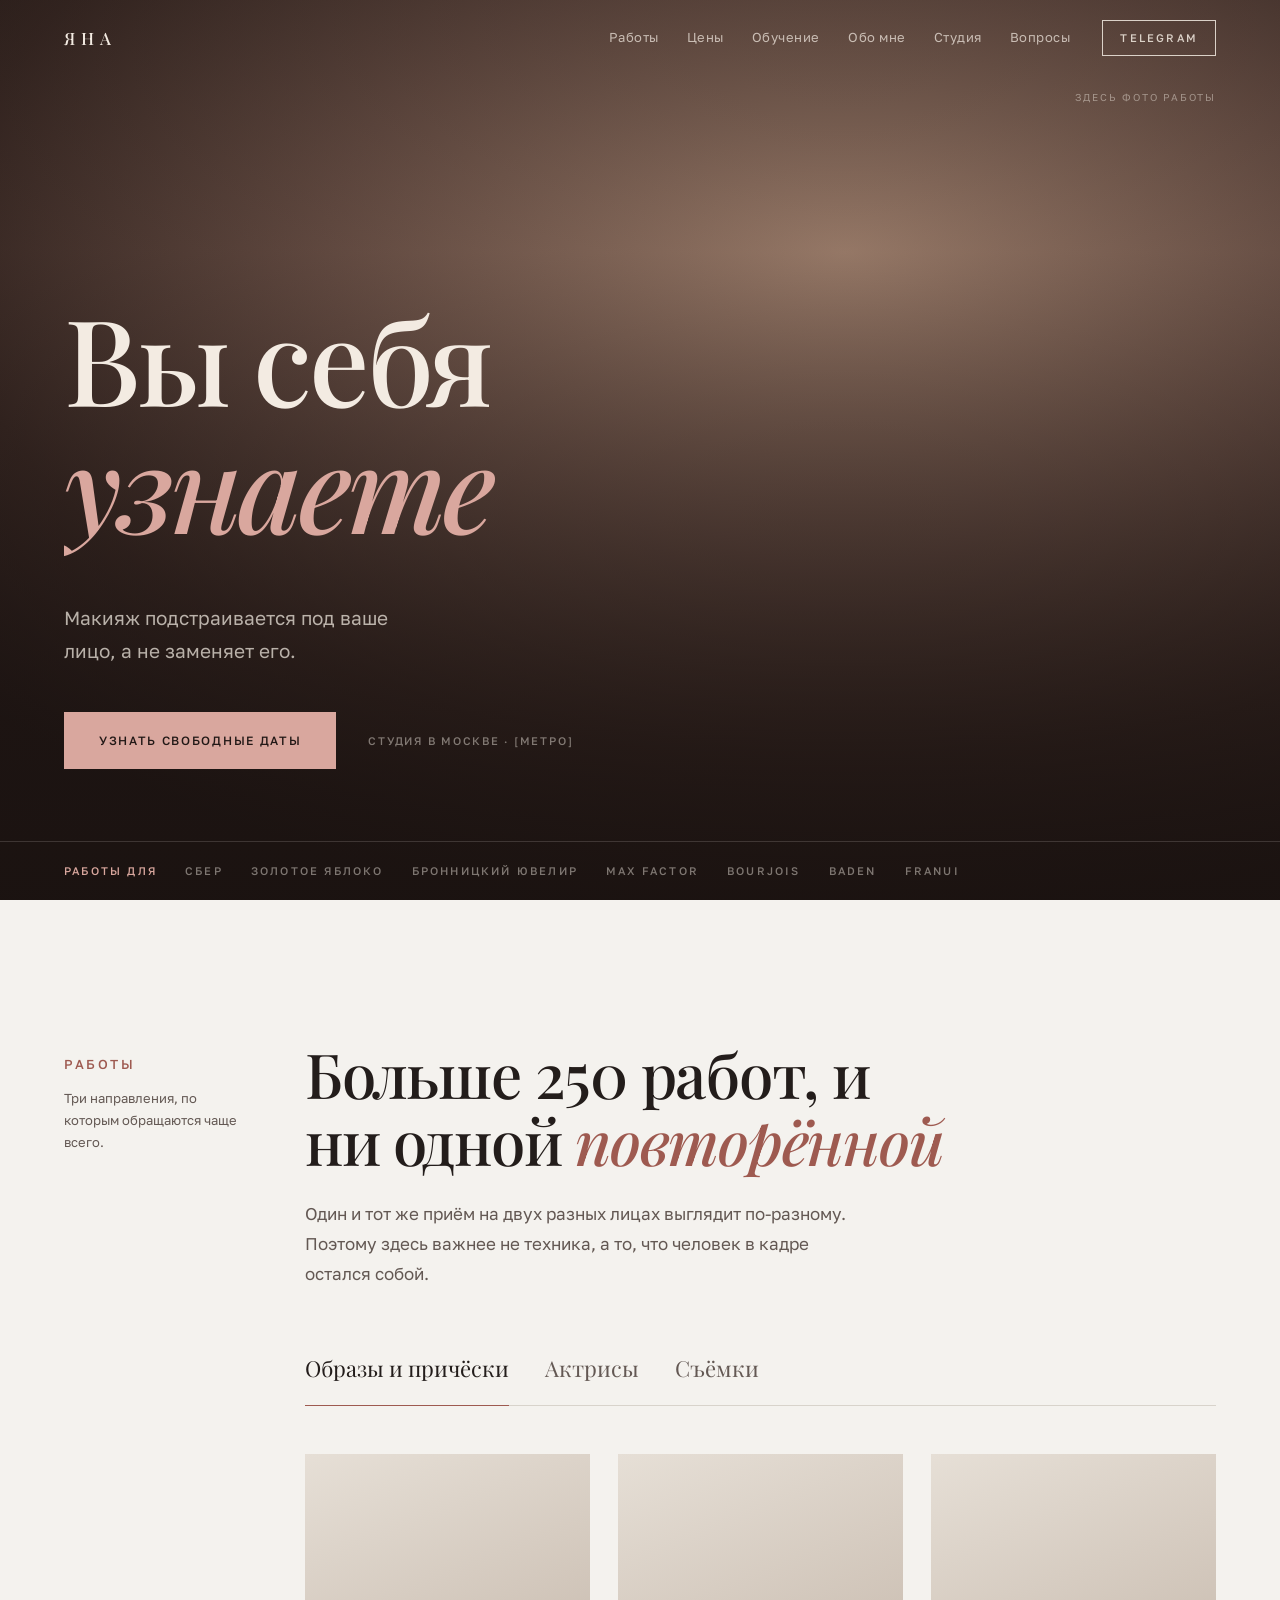
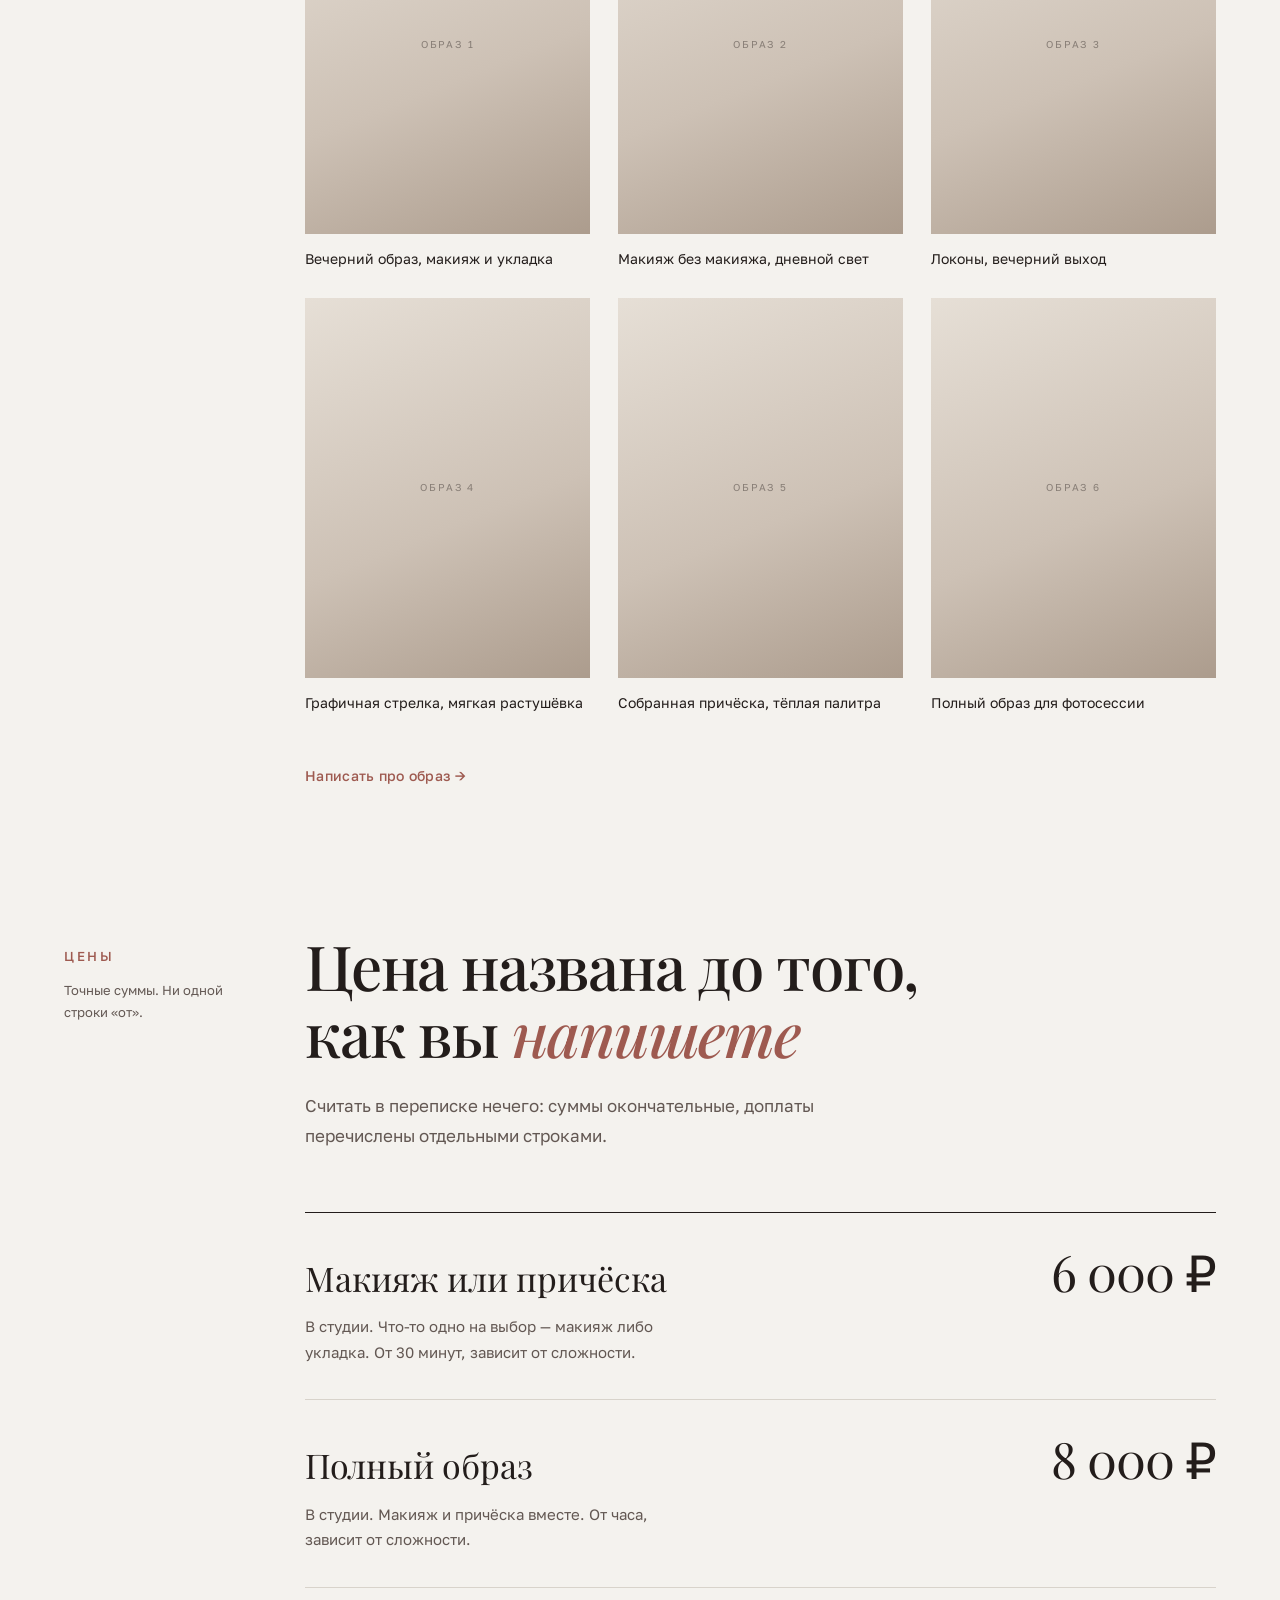
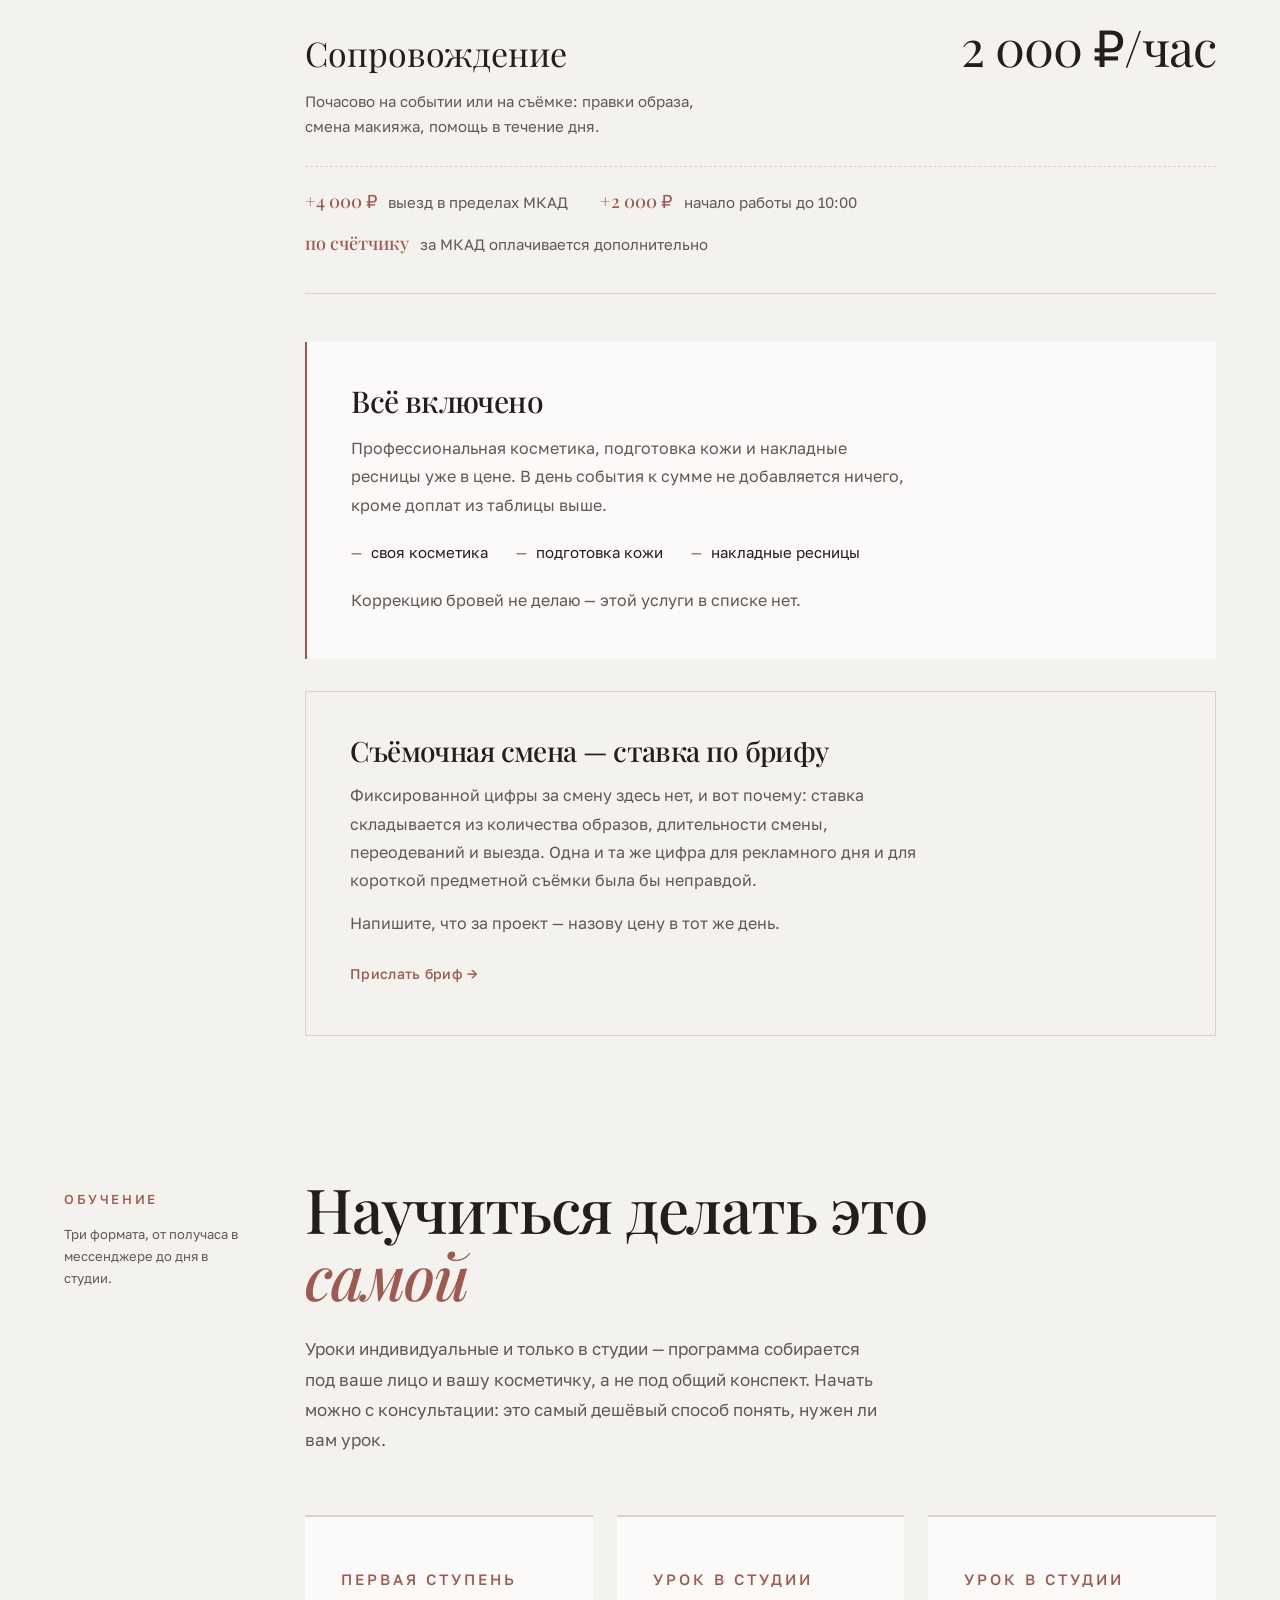
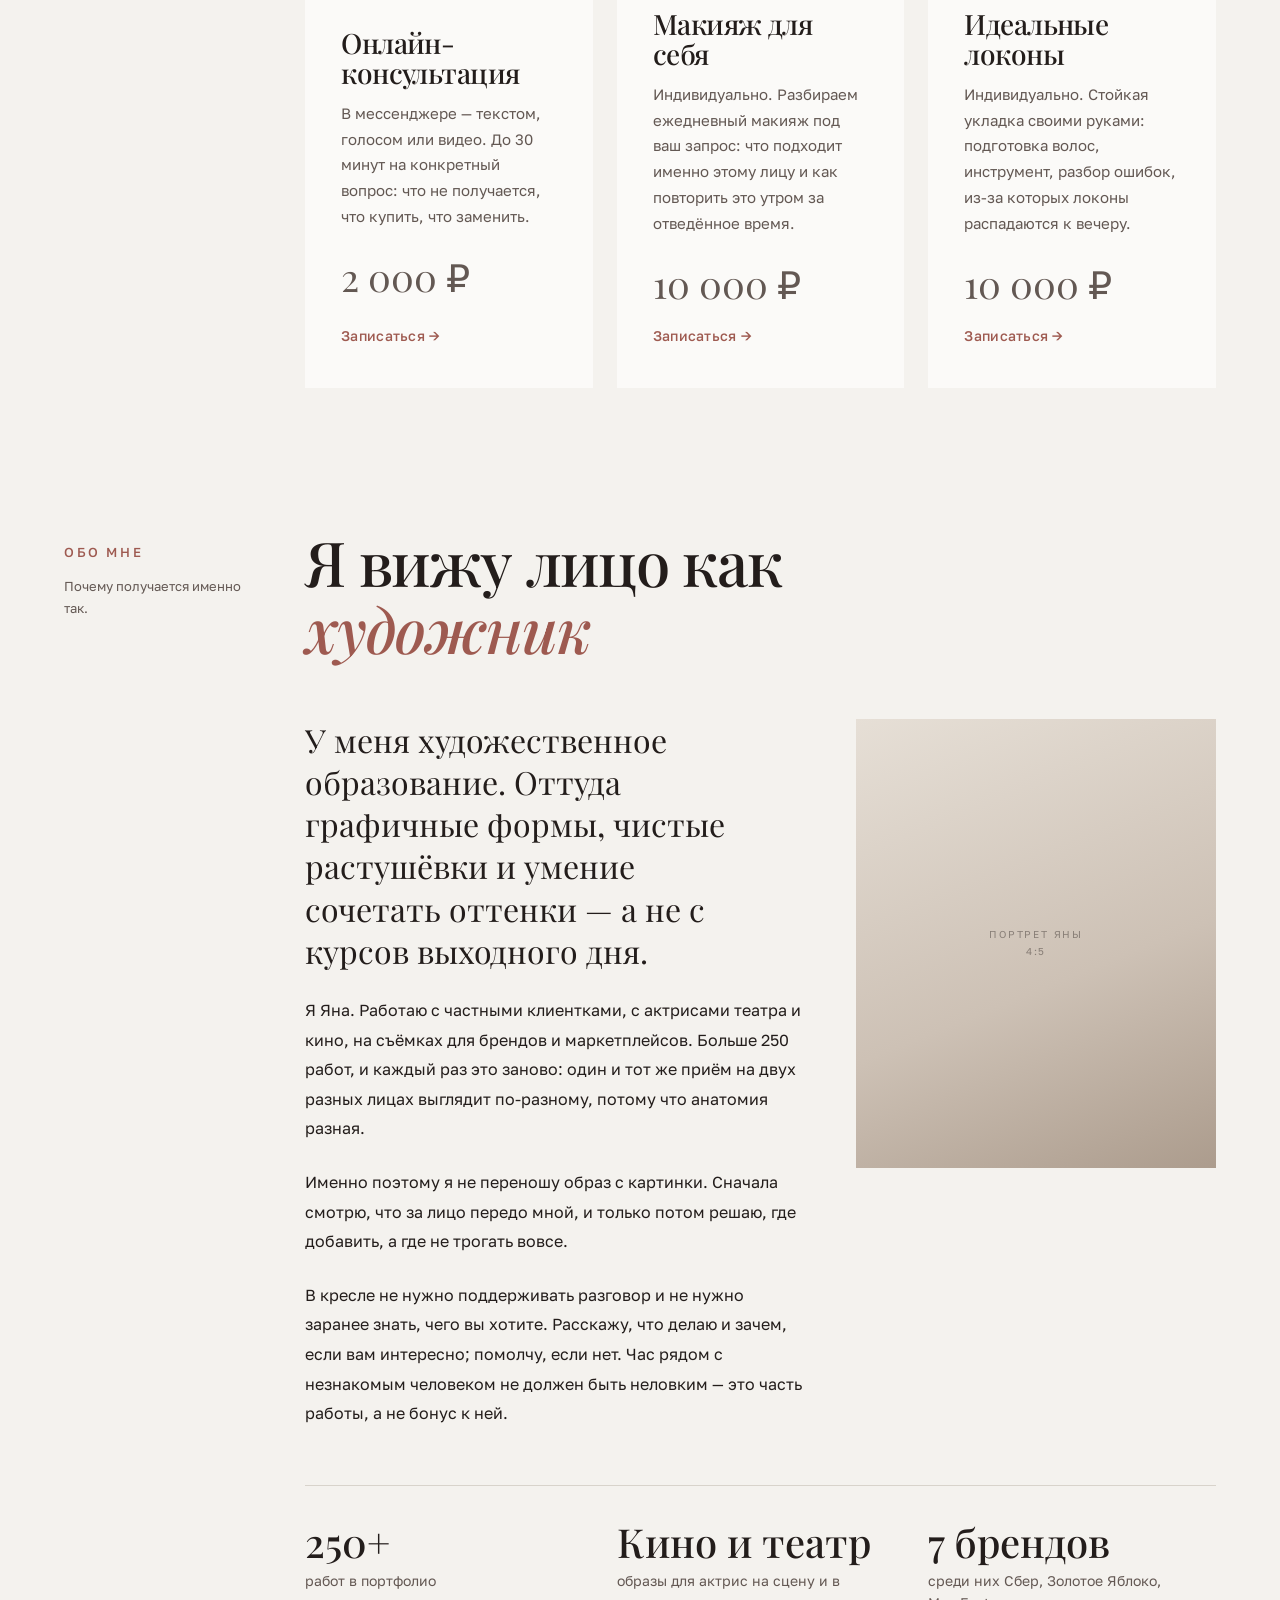
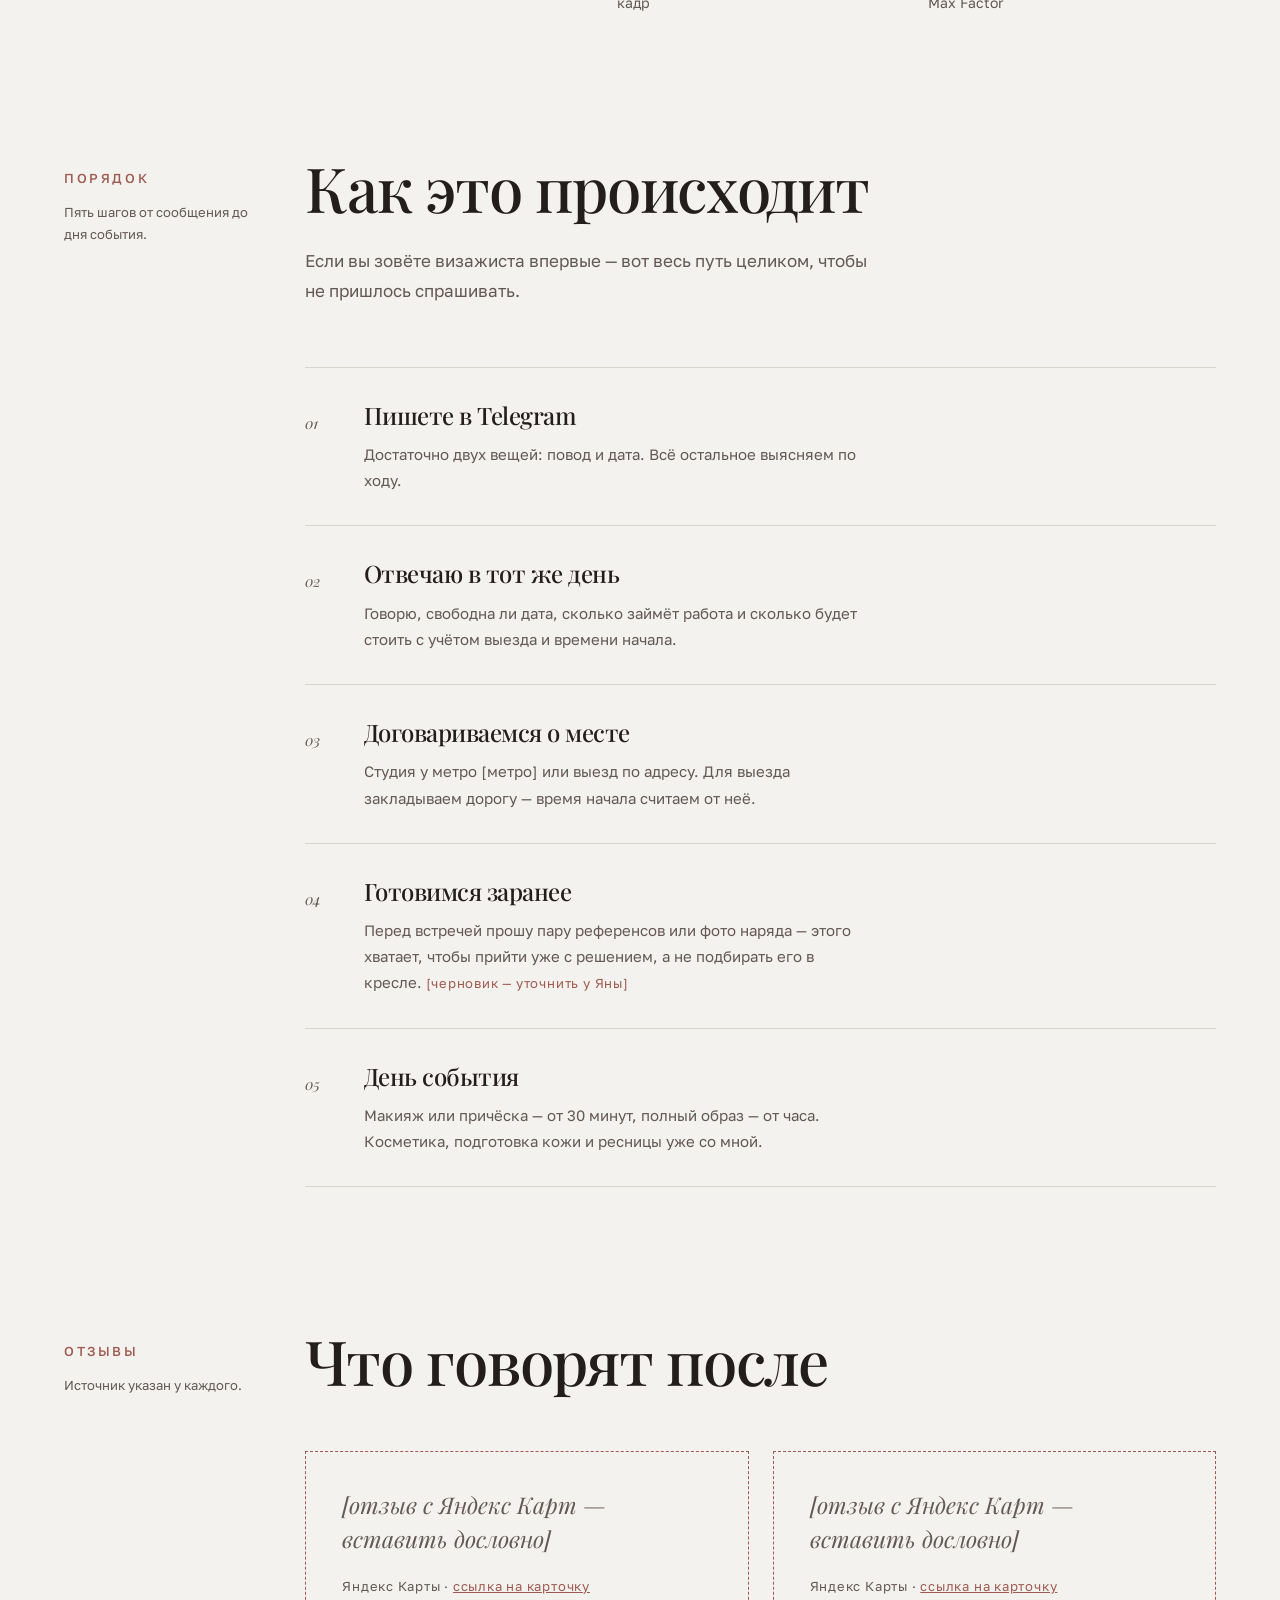
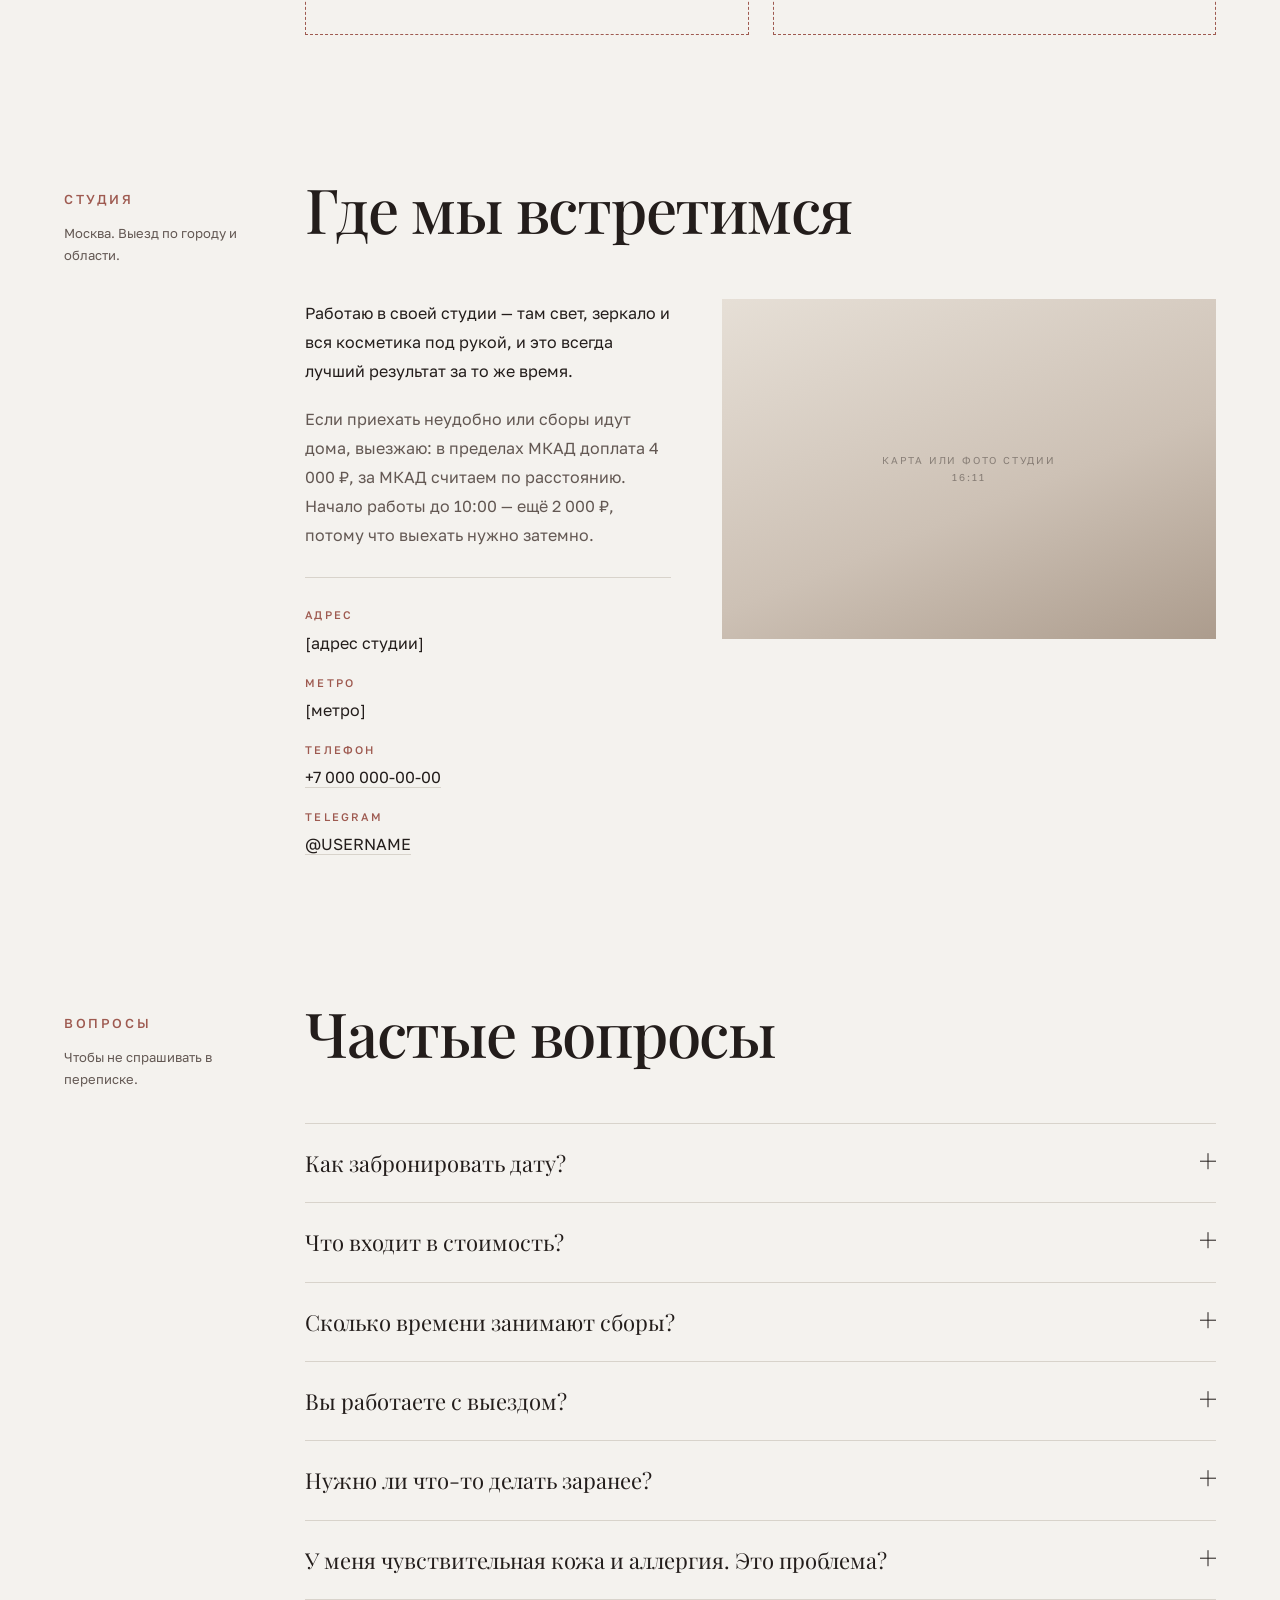
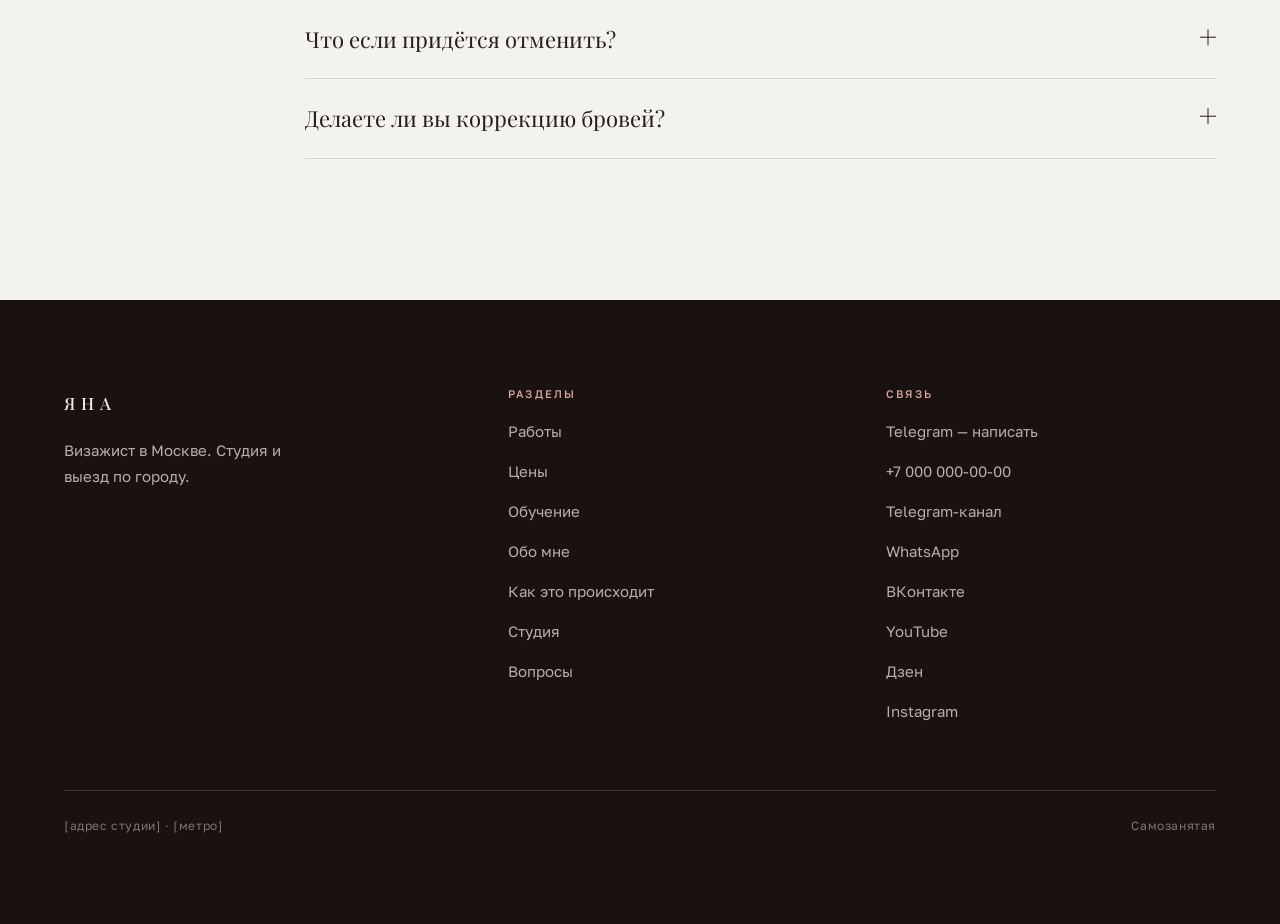
==== index.html @ f807e162 "Add a manifest of repeated facts to the file header Content is not separated from markup, so one val" ====
<!DOCTYPE html>
<html lang="ru">
<head>
<meta charset="utf-8">
<meta name="viewport" content="width=device-width, initial-scale=1">

<!--
═══════════════════════════════════════════════════════════════════════════
  ЧТО ЗАМЕНИТЬ ПЕРЕД ЗАПУСКОМ
  Все подстановки помечены в тексте квадратными скобками: [ ... ]

  1. TELEGRAM      найти и заменить  t.me/USERNAME  → реальный аккаунт Яны
  2. ТЕЛЕФОН       найти и заменить  +7 000 000-00-00  и  tel:+70000000000
  3. АДРЕС/МЕТРО   найти  [адрес студии]  и  [метро]
  4. ИМЯ САЙТА     найти  ЯНА  в шапке и подвале + <title> + JSON-LD внизу
  5. ССЫЛКИ СОЦСЕТЕЙ  в подвале, атрибуты href="#" помечены комментарием
  6. ФОТО          блоки <div class="ph"> — каждый заменяется на
                   <img src="фото.webp" alt="описание" loading="lazy" decoding="async">
                   Первый экран: см. .hero__photo — там фон-заглушка,
                   вместо неё ставится background-image с реальным кадром
  7. ОТЗЫВЫ        блок «Отзывы» — сейчас каркас без выдуманных цитат
  8. FAQ           три ответа помечены [черновик] — нужны слова Яны

  Кириллица в ссылках Telegram намеренно оставлена читаемой:
  браузер кодирует её сам при переходе. Так текст можно править глазами.
═══════════════════════════════════════════════════════════════════════════
-->

<!--
═══════════════════════════════════════════════════════════════════════════
  МАНИФЕСТ ФАКТОВ — читать ПЕРЕД любой правкой цены, состава или сроков

  Контент не отделён от разметки, поэтому одно значение лежит в нескольких
  местах страницы. Так сделано намеренно: FAQ обязан отвечать на месте, а не
  отсылать «смотрите прайс выше» — иначе он не снимает вопрос.

  ПРАВИЛО: меняя значение из таблицы ниже, пройти ВСЕ перечисленные разделы.
  Противоречие в цене — не косметический дефект. Это задокументированный
  убийца доверия: research.md §2.5, svetlayamua.ru показывает «от 3 500 ₽»
  на главной и 10 000 ₽ внутри, и разрыв уничтожает доверие ровно там, где
  прайс должен был его создать.

  Разделы указаны якорями, а не строками: номера строк поедут при первой же
  правке, а id="price" и id="faq" останутся на месте.

  ── ЦЕНЫ ─────────────────────────────────────────────────────────────────
  6 000 ₽   макияж или причёска    → #price
  8 000 ₽   полный образ           → #price + priceRange в JSON-LD (конец файла)
  2 000 ₽/час  сопровождение       → #price
  2 000 ₽   онлайн-консультация    → #learn
  10 000 ₽  два урока в студии     → #learn (обе карточки)
  +4 000 ₽  выезд в пределах МКАД  → #price · #studio · #faq
  +2 000 ₽  ранний час до 10:00    → #price · #studio · #faq
            за МКАД «по счётчику»  → #price · #studio · #faq

  Если меняется 6 000 или 10 000 — поправить и priceRange в JSON-LD:
  сейчас там "6000-10000 RUB", это нижняя и верхняя цена по сайту.

  ── СОСТАВ УСЛУГИ ────────────────────────────────────────────────────────
  косметика · подготовка кожи · накладные ресницы  → #price (блок .included) · #faq
  коррекцию бровей не делаю                        → #price (.included) · #faq

  ── ДЛИТЕЛЬНОСТЬ ─────────────────────────────────────────────────────────
  от 30 минут  макияж или причёска  → #price · #how (шаг 05) · #faq
  от часа      полный образ         → #price · #how (шаг 05) · #faq

  ОСТОРОЖНО: в #learn есть «ДО 30 минут» — это длительность онлайн-консультации,
  другой факт с тем же числом. Слепая замена «30 минут» сломает описание урока.

  ── ПРОЧЕЕ, ЧТО ПОВТОРЯЕТСЯ ──────────────────────────────────────────────
  250+ работ        → #portfolio (заголовок) · #about (текст и плашка)
  список брендов    → #hero (строка брендов) · #about («7 брендов»)
  [метро]           → #hero · #how (шаг 03) · #studio · подвал
  [адрес студии]    → #studio · подвал · JSON-LD
  телефон           → #studio · подвал · JSON-LD
  t.me/USERNAME     → 12 ссылок по всей странице, у каждой свой текст

  ── КОГДА ЭТОТ МАНИФЕСТ ПОРА ЗАМЕНИТЬ СБОРКОЙ ────────────────────────────
  Не из-за цен — их всего восемь и список закрывает риск. А из-за портфолио:
  сейчас 18 карточек свёрстаны руками, каждая своим куском разметки. На
  сорока карточках ручная вёрстка перестаёт окупаться — тогда контент
  переезжает в content/*.json и собирается шаблоном на деплое. На выдачу
  поисковику это не влияет никак: наружу в обоих случаях уходит один и тот
  же статический HTML. Решение записано как обратимое в brief.md §12.
═══════════════════════════════════════════════════════════════════════════
-->

<title>Яна — визажист в Москве</title>
<meta name="description" content="Визажист в Москве. Макияж, причёска и полный образ в студии и с выездом. Точные цены без «от»: косметика, подготовка кожи и ресницы входят в стоимость.">
<meta property="og:title" content="Яна — визажист в Москве">
<meta property="og:description" content="Макияж подстраивается под ваше лицо, а не заменяет его. Студия в Москве, выезд по городу.">
<meta property="og:type" content="website">
<meta property="og:locale" content="ru_RU">

<link rel="preconnect" href="https://fonts.googleapis.com">
<link rel="preconnect" href="https://fonts.gstatic.com" crossorigin>
<!-- Только реально используемые начертания: тело 400, служебный текст и
     заголовки 500, курсив 500. Вес 600 запрашивался, но в CSS не встречается —
     это были лишние файлы поверх и без того самой тяжёлой части страницы -->
<link href="https://fonts.googleapis.com/css2?family=Golos+Text:wght@400;500&family=Playfair+Display:ital,wght@0,500;1,500&display=swap" rel="stylesheet">

<style>
/* ─────────────────────────────────────────────────────────────────────────
   ТОКЕНЫ

   Страница собрана из трёх источников по выбору заказчика:
   · типографика и тон  — вариант C «Камерная»  (Playfair Display + Golos Text)
   · первый экран       — вариант A «Разворот»  (тёмный тёплый, фото во всю ширину)
   · остальная страница — вариант B «Полоса»    (почти белая тёплая бумага)

   Акцент один — пыльная роза, но в двух светлотах: на почти белой бумаге
   светлая роза даёт контраст 2.2:1 и не читается, поэтому для светлых
   поверхностей взят тот же тон глубже.
   ───────────────────────────────────────────────────────────────────────── */
:root{
  /* бумага основной части — из варианта B */
  --paper:      #F4F2EE;
  --paper-lift: #FBFAF8;
  --paper-deep: #E9E5DE;
  --line:       #D8D3CB;

  /* чернила: тёплый тёмный, родственный первому экрану */
  --ink:      #231D1B;
  --ink-soft: #635853;

  /* акцент — пыльная роза в двух светлотах */
  --accent:      #9E5A50;   /* на светлом */
  --accent-lift: #D9A79E;   /* на тёмном */

  /* первый экран и подвал — из варианта A */
  --dark:       #1A1210;
  --cream:      #F3EBE2;
  --cream-soft: rgba(243,235,226,.72);
  --cream-dim:  rgba(243,235,226,.46);
  --cream-line: rgba(243,235,226,.16);

  --f-display:'Playfair Display', Georgia, 'Times New Roman', serif;
  --f-body:'Golos Text', 'Helvetica Neue', Arial, sans-serif;

  --gut:  clamp(1.25rem, 5vw, 4.5rem);
  --wide: 1320px;
  --sec:  clamp(4.5rem, 11vw, 9.5rem);
  --head: 4.75rem;

  --ease: cubic-bezier(.22,.61,.36,1);
}

*,*::before,*::after{box-sizing:border-box}
html{-webkit-text-size-adjust:100%;scroll-behavior:smooth}
body{
  margin:0;
  background:var(--paper);
  color:var(--ink);
  font-family:var(--f-body);
  font-size:1rem;
  line-height:1.8;
  -webkit-font-smoothing:antialiased;
  overflow-x:hidden;
}
img{max-width:100%;height:auto;display:block}
h1,h2,h3,h4{margin:0;font-weight:500;font-family:var(--f-display);line-height:1.05;letter-spacing:-.02em}
p{margin:0}
a{color:inherit}
ul{margin:0;padding:0;list-style:none}
:focus-visible{outline:2px solid var(--accent);outline-offset:3px}

/* Переход по якорю из меню не должен прятать заголовок под шапкой */
[id]{scroll-margin-top:calc(var(--head) + 1rem)}

.skip{
  position:absolute;left:-9999px;top:0;z-index:100;
  background:var(--ink);color:var(--paper);padding:.75rem 1.25rem;text-decoration:none;
}
.skip:focus{left:0}

.wrap{max-width:var(--wide);margin:0 auto;padding-inline:var(--gut)}

/* Служебный тип — капслок с разрядкой на Golos Text. Третьей гарнитуры нет
   намеренно: каждый шрифтовой файл стоит миллисекунд, а обвал конверсии
   приходится на первые две секунды (research §3.1) */
.micro{
  font-size:.6875rem;letter-spacing:.2em;text-transform:uppercase;
  font-weight:500;line-height:1.6;
}

/* ── ШАПКА: кремовая поверх тёмного героя, чернильная на бумаге ────────── */
.top{
  position:fixed;top:0;left:0;right:0;z-index:60;
  color:var(--cream);
  border-bottom:1px solid transparent;
  transition:background .45s var(--ease), color .45s var(--ease), border-color .45s var(--ease);
}
/* Прозрачная шапка нужна только в покое, на первом кадре героя. Как только
   контент поехал под неё — подложка обязательна, иначе имя наезжает на кнопку */
.top.is-dark{
  background:rgba(26,18,16,.74);
  backdrop-filter:blur(14px) saturate(1.2);
  border-bottom-color:var(--cream-line);
}
.top.is-light{
  color:var(--ink);
  background:var(--paper);
  background:color-mix(in srgb, var(--paper) 90%, transparent);
  backdrop-filter:blur(14px) saturate(1.2);
  border-bottom-color:var(--line);
}
.top__in{
  max-width:var(--wide);margin:0 auto;
  height:var(--head);padding-inline:var(--gut);
  display:flex;align-items:center;gap:2rem;
}
/* Подстановка вместо логотипа: имя набрано текстом.
   Знак встанет на это место без переверстки шапки (brief.md §11) */
.mark{
  font-family:var(--f-display);font-size:1.0625rem;font-weight:500;
  letter-spacing:.34em;text-transform:uppercase;text-decoration:none;
  margin-right:auto;white-space:nowrap;
}
.nav{display:flex;gap:1.75rem}
.nav a{
  text-decoration:none;font-size:.8125rem;letter-spacing:.04em;
  opacity:.72;position:relative;padding-block:.25rem;
  transition:opacity .3s var(--ease);
}
.nav a::after{
  content:'';position:absolute;left:0;bottom:0;height:1px;width:100%;
  background:currentColor;transform:scaleX(0);transform-origin:left;
  transition:transform .4s var(--ease);
}
.nav a:hover{opacity:1}
.nav a:hover::after{transform:scaleX(1)}
.top__tg{
  text-decoration:none;border:1px solid currentColor;opacity:.85;
  padding:.5rem 1.0625rem;white-space:nowrap;
  transition:opacity .3s var(--ease), background .3s var(--ease), color .3s var(--ease);
}
.top__tg:hover{opacity:1}
.top.is-light .top__tg:hover{background:var(--ink);color:var(--paper)}
@media (max-width:900px){ .nav{display:none} }

/* ══ ПЕРВЫЙ ЭКРАН — вариант A: тёмный, фото во всю ширину ═══════════════ */
.hero{
  position:relative;min-height:100vh;min-height:100svh;
  display:flex;flex-direction:column;
  background:var(--dark);color:var(--cream);
  isolation:isolate;
}
/* ЗАМЕНИТЬ: сюда ставится реальный кадр —
   background-image: linear-gradient(...scrim...), url('фото.webp');
   Градиент-затемнение снизу обязателен, иначе кремовый текст не читается */
.hero__photo{
  position:absolute;inset:0;z-index:-1;
  background:
    linear-gradient(to top, rgba(26,18,16,.90) 0%, rgba(26,18,16,.52) 34%, rgba(26,18,16,.14) 72%, rgba(26,18,16,.30) 100%),
    radial-gradient(92% 74% at 66% 28%, #A98874 0%, #6B5147 44%, #3B2A25 76%, #221816 100%);
}
.hero__note{
  position:absolute;top:calc(var(--head) + .75rem);right:var(--gut);
  font-size:.625rem;letter-spacing:.18em;text-transform:uppercase;
  color:var(--cream-dim);
}
.hero__in{
  flex:1;display:flex;flex-direction:column;justify-content:flex-end;
  max-width:var(--wide);width:100%;margin:0 auto;
  padding:calc(var(--head) + 2rem) var(--gut) clamp(2.5rem,6vw,4.5rem);
}
.hero h1{
  font-size:clamp(2.875rem,9.4vw,7.5rem);
  line-height:1.0;letter-spacing:-.03em;
}
/* overflow:hidden нужен для въезда строки снизу, но он же срезает выносные
   элементы кириллицы — «у», «д», «з». Padding расширяет маску вниз,
   отрицательный margin возвращает исходную высоту блока */
.hero h1 .ln{display:block;overflow:hidden;padding-bottom:.22em;margin-bottom:-.16em}
.hero h1 .ln > span{display:block}
.hero h1 em{font-style:italic;font-weight:500;color:var(--accent-lift)}

.hero__lead{
  /* курсивный хвост «у» в «узнаете» съедает верхний отступ — берём с запасом */
  margin-top:clamp(2.25rem,4vw,3.25rem);
  max-width:31ch;color:var(--cream-soft);
  font-size:clamp(1rem,1.7vw,1.1875rem);line-height:1.72;
}
.hero__row{
  margin-top:clamp(2rem,4vw,2.75rem);
  display:flex;flex-wrap:wrap;align-items:center;gap:1.25rem 2rem;
}
.hero__geo{color:var(--cream-dim);letter-spacing:.16em}

/* Строка брендов — шов между тёмной обложкой и светлым разворотом.
   Названия набраны текстом, без фирменных логотипов (brief.md §7) */
.hero__brands{
  position:relative;border-top:1px solid var(--cream-line);
  max-width:var(--wide);width:100%;margin:0 auto;
  padding:1.25rem var(--gut);
  display:flex;flex-wrap:wrap;align-items:baseline;gap:.6rem 1.75rem;
  color:var(--cream-dim);
}
.hero__brands b{color:var(--accent-lift);font-weight:500}

/* ── КНОПКИ ────────────────────────────────────────────────────────────── */
.btn{
  display:inline-flex;align-items:center;gap:.7rem;
  font-family:var(--f-body);font-size:.75rem;font-weight:500;
  letter-spacing:.14em;text-transform:uppercase;text-decoration:none;
  padding:1.0625rem 2.125rem;
  position:relative;overflow:hidden;
  border:1px solid var(--accent);background:var(--accent);color:#fff;
  transition:border-color .45s var(--ease);
}
.btn::before{
  content:'';position:absolute;inset:0;background:var(--ink);
  transform:translateY(101%);transition:transform .45s var(--ease);
}
.btn span{position:relative}
.btn:hover{border-color:var(--ink)}
.btn:hover::before{transform:translateY(0)}
/* На тёмном первом экране кнопка светлее фона, а не темнее */
.btn--onDark{border-color:var(--accent-lift);background:var(--accent-lift);color:#221816}
.btn--onDark::before{background:var(--cream)}
.btn--onDark:hover{border-color:var(--cream)}

.link{
  display:inline-block;text-decoration:none;color:var(--accent);
  font-size:.875rem;font-weight:500;letter-spacing:.02em;
  position:relative;padding-bottom:.25rem;
}
.link::after{
  content:'';position:absolute;left:0;bottom:0;height:1px;width:100%;
  background:currentColor;transform:scaleX(0);transform-origin:left;
  transition:transform .45s var(--ease);
}
.link:hover::after{transform:scaleX(1)}
.link .arw{display:inline-block;transition:transform .45s var(--ease)}
.link:hover .arw{transform:translateX(5px)}

/* ── СЕКЦИЯ: редакционная левая колонка-колонтитул ─────────────────────── */
.sec{padding-block:var(--sec)}
.sec + .sec{padding-top:0}
.sec__grid{
  display:grid;
  grid-template-columns:minmax(140px,190px) minmax(0,1fr);
  gap:clamp(1.75rem,4vw,4rem);
}
.sec__aside{position:sticky;top:calc(var(--head) + 1.5rem);align-self:start}
.sec__aside .micro{color:var(--accent)}
.sec__aside p{margin-top:.75rem;font-size:.8125rem;line-height:1.7;color:var(--ink-soft)}
@media (max-width:860px){
  .sec__grid{grid-template-columns:1fr;gap:1.25rem}
  .sec__aside{position:static}
  .sec__aside p{display:none}
}
.sec h2{font-size:clamp(2.125rem,5.2vw,3.875rem);line-height:1.08;max-width:17ch}
.sec h2 em{font-style:italic;color:var(--accent)}
.sec__intro{
  margin-top:1.5rem;max-width:52ch;color:var(--ink-soft);
  font-size:1.0625rem;line-height:1.78;
}

/* ── ПОРТФОЛИО: табы на :checked, без JS ───────────────────────────────── */
.tabs{margin-top:clamp(2.5rem,5vw,3.75rem);position:relative}
.tabs input{position:absolute;opacity:0;pointer-events:none;width:1px;height:1px}
.tabs__bar{
  display:flex;flex-wrap:wrap;align-items:flex-end;gap:0 2.25rem;
  border-bottom:1px solid var(--line);
}
.tabs__bar label{
  cursor:pointer;color:var(--ink-soft);
  font-family:var(--f-display);font-size:clamp(1rem,2.1vw,1.375rem);
  position:relative;padding-bottom:1rem;
  transition:color .35s var(--ease);
}
.tabs__bar label::after{
  content:'';position:absolute;left:0;right:0;bottom:-1px;height:1px;
  background:var(--accent);transform:scaleX(0);transform-origin:left;
  transition:transform .45s var(--ease);
}
.tabs__bar label:hover{color:var(--ink)}
/* Инпуты стоят перед .tabs__bar, поэтому фокус ловится общим братом, а не «+» */
#cat-1:focus-visible ~ .tabs__bar label[for="cat-1"],
#cat-2:focus-visible ~ .tabs__bar label[for="cat-2"],
#cat-3:focus-visible ~ .tabs__bar label[for="cat-3"]{outline:2px solid var(--accent);outline-offset:4px}
.tabs__panel{display:none;padding-top:clamp(2rem,4vw,3rem)}
#cat-1:checked ~ .tabs__bar label[for="cat-1"],
#cat-2:checked ~ .tabs__bar label[for="cat-2"],
#cat-3:checked ~ .tabs__bar label[for="cat-3"]{color:var(--ink)}
#cat-1:checked ~ .tabs__bar label[for="cat-1"]::after,
#cat-2:checked ~ .tabs__bar label[for="cat-2"]::after,
#cat-3:checked ~ .tabs__bar label[for="cat-3"]::after{transform:scaleX(1)}
#cat-1:checked ~ #panel-1,
#cat-2:checked ~ #panel-2,
#cat-3:checked ~ #panel-3{display:block;animation:panelIn .55s var(--ease) both}
@keyframes panelIn{from{opacity:0;transform:translateY(10px)}to{opacity:1;transform:none}}
@media (max-width:520px){
  .tabs__bar{gap:0 1.25rem}
  .tabs__bar label{font-size:.9375rem}
}

.works{display:grid;gap:clamp(1rem,2.2vw,1.75rem);grid-template-columns:repeat(3,1fr)}
@media (max-width:860px){ .works{grid-template-columns:repeat(2,1fr)} }
@media (max-width:520px){ .works{grid-template-columns:1fr} }
.work{display:block;text-decoration:none;margin:0}
.work__media{overflow:hidden;background:var(--paper-deep)}
.work__media .ph{aspect-ratio:3/4;transition:transform .8s var(--ease)}
.work:hover .work__media .ph{transform:scale(1.035)}
.work figcaption{margin-top:.875rem;font-size:.875rem;line-height:1.55}
.work .cred{display:block;margin-top:.3rem;color:var(--ink-soft);font-size:.75rem;letter-spacing:.04em}

/* Съёмки поданы проектами, а не папкой фото (приём EvaGher, research §1.5) */
.proj{display:grid;gap:clamp(1.5rem,3vw,2.5rem)}
.proj__row{
  display:grid;grid-template-columns:minmax(0,.85fr) minmax(0,1.15fr);
  gap:clamp(1.25rem,3vw,2.5rem);align-items:center;
  padding-bottom:clamp(1.5rem,3vw,2.5rem);border-bottom:1px solid var(--line);
}
.proj__row:last-child{border-bottom:0;padding-bottom:0}
.proj__row .ph{aspect-ratio:4/3}
.proj__meta{display:flex;gap:1.25rem;color:var(--accent)}
.proj__row h3{margin-top:.75rem;font-size:clamp(1.5rem,3vw,2.25rem)}
.proj__row p{margin-top:.75rem;color:var(--ink-soft);max-width:46ch;font-size:.9375rem;line-height:1.72}
@media (max-width:720px){ .proj__row{grid-template-columns:1fr} }

.cta-row{margin-top:clamp(2rem,4vw,3rem)}

/* ── ПРАЙС: сигнатурный блок страницы ──────────────────────────────────
   Цены набраны антиквой в заголовочном кегле. Причина не декоративная:
   8 000 ₽ — нижняя граница московского коридора (research §2.6), и цифра
   должна читаться как уверенность, а не как уровень мастера (brief §8) */
.price{margin-top:clamp(2.5rem,5vw,3.75rem);border-top:1px solid var(--ink)}
.price__row{
  display:grid;grid-template-columns:minmax(0,1fr) auto;
  gap:.5rem clamp(1.5rem,4vw,3rem);align-items:baseline;
  padding-block:clamp(1.5rem,3vw,2.125rem);
  border-bottom:1px solid var(--line);
}
.price__name{font-family:var(--f-display);font-size:clamp(1.375rem,3.2vw,2.125rem);line-height:1.16}
.price__what{
  grid-column:1;margin-top:.5rem;max-width:44ch;
  color:var(--ink-soft);font-size:.9375rem;line-height:1.7;
}
.price__val{
  font-family:var(--f-display);font-size:clamp(1.75rem,4.4vw,3.125rem);
  line-height:1;white-space:nowrap;letter-spacing:-.02em;
  grid-column:2;grid-row:1;
}
/* На узком экране цена уходит под название, а не сжимает его в столбик */
@media (max-width:560px){
  .price__row{grid-template-columns:1fr}
  .price__val{grid-column:1;grid-row:auto;order:2;color:var(--accent)}
  .price__what{order:3;margin-top:.75rem}
  .price__add{order:4}
}
/* Наценки — подстроками того же ряда: видно, что это добавка к цене
   выше, а не отдельный скрытый платёж (research §2.7, п.4) */
.price__add{
  grid-column:1/-1;margin-top:1.125rem;
  display:flex;flex-wrap:wrap;gap:.6rem 2rem;
  padding-top:1.125rem;border-top:1px dashed var(--line);
}
.price__add div{display:flex;align-items:baseline;gap:.7rem;color:var(--ink-soft);font-size:.9375rem}
.price__add b{
  font-family:var(--f-display);font-weight:500;color:var(--accent);
  font-size:1.125rem;white-space:nowrap;
}

/* «Всё включено» — обязательный сосед прайса (brief §8) */
.included{
  margin-top:clamp(2rem,4vw,3rem);padding:clamp(1.5rem,3.5vw,2.75rem);
  background:var(--paper-lift);border-left:2px solid var(--accent);
}
.included h3{font-size:clamp(1.375rem,2.8vw,1.875rem);max-width:20ch}
.included p{margin-top:1rem;color:var(--ink-soft);max-width:56ch;line-height:1.78}
.included ul{
  margin-top:1.25rem;display:flex;flex-wrap:wrap;gap:.6rem 1.75rem;font-size:.9375rem;
}
.included li::before{content:'—';color:var(--accent);margin-right:.55rem}

/* Смена «по запросу» — с объяснением, не голое «цены по запросу»
   (research §1.6, п.4: без объяснения так не делает никто из премиума) */
.onreq{
  margin-top:clamp(1.5rem,3vw,2rem);padding:clamp(1.5rem,3.5vw,2.75rem);
  border:1px solid var(--line);
}
.onreq h3{font-size:clamp(1.25rem,2.6vw,1.75rem)}
.onreq p{margin-top:1rem;color:var(--ink-soft);max-width:58ch;line-height:1.78}
.onreq .link{margin-top:1.5rem}

/* ── ОБУЧЕНИЕ: лестница форматов ───────────────────────────────────────── */
.learn{margin-top:clamp(2.5rem,5vw,3.75rem);display:grid;gap:clamp(1rem,2.2vw,1.5rem);grid-template-columns:repeat(3,1fr)}
@media (max-width:860px){ .learn{grid-template-columns:1fr} }
.lcard{
  display:flex;flex-direction:column;
  padding:clamp(1.5rem,3vw,2.25rem);background:var(--paper-lift);
  border-top:2px solid var(--line);
  transition:border-color .45s var(--ease), transform .45s var(--ease);
}
.lcard:hover{border-top-color:var(--accent);transform:translateY(-4px)}
.lcard .micro{color:var(--accent)}
.lcard h3{margin-top:1rem;font-size:clamp(1.375rem,2.6vw,1.75rem);max-width:14ch}
.lcard p{margin-top:.875rem;color:var(--ink-soft);font-size:.9375rem;line-height:1.72;flex:1}
.lcard .lp{font-family:var(--f-display);font-size:clamp(1.75rem,3.4vw,2.375rem);margin-top:1.75rem;line-height:1}
.lcard .link{margin-top:1.25rem;align-self:start}

/* ── ОБО МНЕ ───────────────────────────────────────────────────────────── */
.about__grid{
  margin-top:clamp(2.5rem,5vw,3.5rem);
  display:grid;grid-template-columns:minmax(0,1fr) minmax(0,.72fr);
  gap:clamp(2rem,4vw,3.5rem);align-items:start;
}
@media (max-width:860px){ .about__grid{grid-template-columns:1fr} }
.about__text p{margin-top:1.5rem;max-width:56ch;line-height:1.85}
.about__text p:first-child{margin-top:0}
.about__text .big{
  font-family:var(--f-display);font-size:clamp(1.4375rem,3vw,2rem);
  line-height:1.32;max-width:23ch;
}
.about__figure .ph{aspect-ratio:4/5}
.facts{
  margin-top:clamp(2.5rem,5vw,3.5rem);display:grid;
  grid-template-columns:repeat(3,1fr);gap:1.5rem;
  border-top:1px solid var(--line);padding-top:clamp(1.5rem,3vw,2.25rem);
}
@media (max-width:640px){ .facts{grid-template-columns:1fr;gap:1.25rem} }
.facts b{display:block;font-family:var(--f-display);font-weight:500;font-size:clamp(1.75rem,3.6vw,2.5rem);line-height:1}
.facts span{display:block;margin-top:.5rem;color:var(--ink-soft);font-size:.875rem;line-height:1.6;max-width:26ch}

/* ── КАК ЭТО ПРОИСХОДИТ ────────────────────────────────────────────────
   Единственная секция с нумерацией: здесь порядок несёт смысл */
.steps{margin-top:clamp(2.5rem,5vw,3.75rem);border-top:1px solid var(--line)}
.step{
  display:grid;grid-template-columns:auto minmax(0,1fr);
  gap:clamp(1.25rem,3vw,2.5rem);align-items:start;
  padding-block:clamp(1.5rem,3vw,2rem);border-bottom:1px solid var(--line);
}
.step__n{
  font-family:var(--f-display);font-style:italic;color:var(--accent);
  font-size:clamp(1.125rem,2.2vw,1.5rem);line-height:1.2;min-width:2.5ch;
}
.step h3{font-size:clamp(1.125rem,2.4vw,1.5rem);line-height:1.3}
.step p{margin-top:.625rem;color:var(--ink-soft);max-width:56ch;font-size:.9375rem;line-height:1.75}

/* ── ОТЗЫВЫ ────────────────────────────────────────────────────────────── */
.revs{margin-top:clamp(2.5rem,5vw,3.5rem);display:grid;grid-template-columns:repeat(2,1fr);gap:clamp(1rem,2.2vw,1.5rem)}
@media (max-width:760px){ .revs{grid-template-columns:1fr} }
.rev{padding:clamp(1.5rem,3vw,2.25rem);background:var(--paper-lift);margin:0}
.rev blockquote{margin:0;font-family:var(--f-display);font-size:clamp(1.125rem,2.2vw,1.4375rem);line-height:1.45}
.rev figcaption{margin-top:1.25rem;color:var(--ink-soft);font-size:.8125rem;letter-spacing:.06em}
.rev--todo{border:1px dashed var(--accent);background:transparent}
.rev--todo blockquote{color:var(--ink-soft);font-style:italic}

/* ── СТУДИЯ ────────────────────────────────────────────────────────────── */
.studio__grid{
  margin-top:clamp(2.5rem,5vw,3.5rem);display:grid;
  grid-template-columns:minmax(0,.85fr) minmax(0,1.15fr);
  gap:clamp(2rem,4vw,3.5rem);align-items:start;
}
@media (max-width:860px){ .studio__grid{grid-template-columns:1fr} }
.studio__text p{margin-top:1.25rem;color:var(--ink-soft);max-width:48ch;line-height:1.8}
.studio__text p:first-child{margin-top:0;color:var(--ink)}
.studio__addr{
  margin-top:1.75rem;padding-top:1.75rem;border-top:1px solid var(--line);
  display:grid;gap:1rem;
}
.studio__addr div span{display:block;color:var(--accent);margin-bottom:.3rem}
.studio__addr a{text-decoration:none;border-bottom:1px solid var(--line);transition:border-color .3s var(--ease)}
.studio__addr a:hover{border-color:var(--accent)}
.studio__map .ph{aspect-ratio:16/11}

/* ── FAQ ───────────────────────────────────────────────────────────────── */
.faq{margin-top:clamp(2.5rem,5vw,3.5rem);border-top:1px solid var(--line);max-width:60rem}
.faq details{border-bottom:1px solid var(--line)}
.faq summary{
  cursor:pointer;list-style:none;padding-block:clamp(1.125rem,2.4vw,1.5rem);
  display:flex;gap:1.5rem;align-items:baseline;justify-content:space-between;
  font-family:var(--f-display);font-size:clamp(1.0625rem,2.2vw,1.375rem);
  line-height:1.38;transition:color .3s var(--ease);
}
.faq summary::-webkit-details-marker{display:none}
.faq summary:hover{color:var(--accent)}
.faq summary .sign{flex:none;width:1rem;height:1rem;position:relative;translate:0 -.15em}
.faq summary .sign::before,
.faq summary .sign::after{
  content:'';position:absolute;left:0;top:50%;width:100%;height:1px;background:currentColor;
  transition:transform .4s var(--ease);
}
.faq summary .sign::after{transform:rotate(90deg)}
.faq details[open] summary .sign::after{transform:rotate(0)}
.faq details[open] summary{color:var(--accent)}
.faq__a{padding-bottom:1.5rem;max-width:58ch;color:var(--ink-soft);line-height:1.8}
.faq__a p + p{margin-top:.875rem}
.todo{color:var(--accent);font-size:.8125rem;letter-spacing:.06em}

/* ── ПОДВАЛ: тем же тоном, что первый экран — тёмное начало, тёмный конец ─ */
.foot{background:var(--dark);color:var(--cream);padding-block:clamp(3rem,7vw,5.5rem)}
.foot__grid{display:grid;grid-template-columns:minmax(0,1.2fr) repeat(2,minmax(0,1fr));gap:clamp(2rem,4vw,3rem)}
@media (max-width:860px){ .foot__grid{grid-template-columns:1fr 1fr} }
@media (max-width:560px){ .foot__grid{grid-template-columns:1fr} }
.foot .mark{display:inline-block;margin:0 0 1.25rem}
.foot__claim{color:var(--cream-soft);max-width:26ch;font-size:.9375rem;line-height:1.7}
.foot h4{
  font-family:var(--f-body);font-size:.6875rem;letter-spacing:.2em;
  text-transform:uppercase;font-weight:500;color:var(--accent-lift);
}
.foot ul{margin-top:1.125rem;display:grid;gap:.7rem}
.foot a{text-decoration:none;font-size:.9375rem;color:var(--cream-soft);transition:color .3s var(--ease)}
.foot a:hover{color:var(--cream)}
.foot__bottom{
  margin-top:clamp(2.5rem,5vw,4rem);padding-top:1.5rem;
  border-top:1px solid var(--cream-line);
  display:flex;flex-wrap:wrap;gap:.75rem 2rem;justify-content:space-between;
  color:var(--cream-dim);font-size:.75rem;letter-spacing:.05em;
}

/* ── СКВОЗНАЯ ПЛАВАЮЩАЯ КНОПКА ─────────────────────────────────────────── */
.float{
  position:fixed;right:clamp(1rem,3vw,2rem);bottom:clamp(1rem,3vw,2rem);z-index:70;
  display:inline-flex;align-items:center;gap:.6rem;
  padding:.9rem 1.375rem;text-decoration:none;
  background:var(--ink);color:var(--paper);
  font-size:.75rem;font-weight:500;letter-spacing:.12em;text-transform:uppercase;
  box-shadow:0 12px 36px -16px rgba(35,29,27,.7);
  opacity:0;transform:translateY(14px);pointer-events:none;
  transition:opacity .5s var(--ease), transform .5s var(--ease), background .35s var(--ease);
}
.float.is-on{opacity:1;transform:none;pointer-events:auto}
.float:hover{background:var(--accent)}
.float svg{flex:none}
@media (max-width:520px){ .float{padding:.8rem 1.125rem;font-size:.6875rem} }

/* ── ЗАГЛУШКИ ФОТО ─────────────────────────────────────────────────────── */
.ph{
  position:relative;width:100%;
  background:linear-gradient(158deg,#E6DFD6,#CDC1B5 58%,#AC9C8D);
  display:grid;place-items:center;
}
.ph span{
  font-size:.625rem;letter-spacing:.18em;text-transform:uppercase;
  color:rgba(35,29,27,.42);text-align:center;padding:1.25rem;line-height:1.7;
}

/* ── ДВИЖЕНИЕ ──────────────────────────────────────────────────────────
   Первый экран — одна срежиссированная сцена на CSS (работает без JS).
   Дальше по странице — один и тот же тихий приём, без разнобоя */
@keyframes rise{from{transform:translateY(105%)}to{transform:translateY(0)}}
@keyframes fade{from{opacity:0}to{opacity:1}}
@keyframes scrim{from{opacity:0;transform:scale(1.05)}to{opacity:1;transform:none}}

.hero__photo{animation:scrim 1.5s var(--ease) both}
.hero h1 .ln > span{animation:rise 1s var(--ease) both}
.hero h1 .ln:nth-child(1) > span{animation-delay:.28s}
.hero h1 .ln:nth-child(2) > span{animation-delay:.38s}
.hero__lead{animation:fade .9s var(--ease) .66s both}
.hero__row{animation:fade .9s var(--ease) .8s both}
.hero__brands{animation:fade .9s var(--ease) .96s both}
.hero__note{animation:fade .9s var(--ease) 1.1s both}

.js .rv{opacity:0;transform:translateY(12px)}
.js .rv.is-in{opacity:1;transform:none;transition:opacity .8s var(--ease), transform .8s var(--ease)}

@media (prefers-reduced-motion:reduce){
  html{scroll-behavior:auto}
  *,*::before,*::after{animation:none!important;transition-duration:.01ms!important}
  .js .rv{opacity:1;transform:none}
}
</style>
</head>

<body>

<a class="skip micro" href="#portfolio">К содержанию</a>

<header class="top" id="top">
  <div class="top__in">
    <!-- ПОДСТАНОВКА: имя набрано текстом. Логотип встанет сюда без переверстки -->
    <a class="mark" href="#hero">ЯНА</a>
    <nav class="nav" aria-label="Разделы страницы">
      <a href="#portfolio">Работы</a>
      <a href="#price">Цены</a>
      <a href="#learn">Обучение</a>
      <a href="#about">Обо мне</a>
      <a href="#studio">Студия</a>
      <a href="#faq">Вопросы</a>
    </nav>
    <a class="top__tg micro" href="https://t.me/USERNAME?text=Здравствуйте! Пишу с сайта." target="_blank" rel="noopener">Telegram</a>
  </div>
</header>

<main>

  <!-- ═══ ПЕРВЫЙ ЭКРАН ═══════════════════════════════════════════════════ -->
  <section class="hero" id="hero">
    <div class="hero__photo"></div>
    <p class="hero__note">Здесь фото работы</p>

    <div class="hero__in">
      <h1>
        <span class="ln"><span>Вы себя</span></span>
        <span class="ln"><span><em>узнаете</em></span></span>
      </h1>
      <p class="hero__lead">Макияж подстраивается под ваше лицо, а не заменяет его.</p>
      <div class="hero__row">
        <a class="btn btn--onDark" href="https://t.me/USERNAME?text=Здравствуйте! Хочу записаться на образ. Дата: ____" target="_blank" rel="noopener"><span>Узнать свободные даты</span></a>
        <p class="hero__geo micro">Студия в Москве · [метро]</p>
      </div>
    </div>

    <div class="hero__brands micro">
      <b>Работы для</b>
      <span>Сбер</span><span>Золотое Яблоко</span><span>Бронницкий Ювелир</span>
      <span>Max Factor</span><span>Bourjois</span><span>Baden</span><span>Franui</span>
    </div>
  </section>

  <!-- ═══ ПОРТФОЛИО ═════════════════════════════════════════════════════ -->
  <section class="sec wrap" id="portfolio">
    <div class="sec__grid">
      <aside class="sec__aside">
        <p class="micro">Работы</p>
        <p>Три направления, по которым обращаются чаще всего.</p>
      </aside>
      <div>
        <h2 class="rv">Больше 250 работ, и ни одной <em>повторённой</em></h2>
        <p class="sec__intro rv">Один и тот же приём на двух разных лицах выглядит по-разному. Поэтому здесь важнее не техника, а то, что человек в кадре остался собой.</p>

        <div class="tabs rv">
          <input type="radio" name="cat" id="cat-1" checked>
          <input type="radio" name="cat" id="cat-2">
          <input type="radio" name="cat" id="cat-3">

          <div class="tabs__bar">
            <label for="cat-1">Образы и причёски</label>
            <label for="cat-2">Актрисы</label>
            <label for="cat-3">Съёмки</label>
          </div>

          <!-- ── Категория 1 ────────────────────────────────────────────── -->
          <div class="tabs__panel" id="panel-1">
            <div class="works">
              <!-- ЗАМЕНИТЬ каждый .ph на <img src="…" alt="…" loading="lazy" decoding="async"> -->
              <figure class="work"><div class="work__media"><div class="ph"><span>Образ 1</span></div></div><figcaption>Вечерний образ, макияж и укладка</figcaption></figure>
              <figure class="work"><div class="work__media"><div class="ph"><span>Образ 2</span></div></div><figcaption>Макияж без макияжа, дневной свет</figcaption></figure>
              <figure class="work"><div class="work__media"><div class="ph"><span>Образ 3</span></div></div><figcaption>Локоны, вечерний выход</figcaption></figure>
              <figure class="work"><div class="work__media"><div class="ph"><span>Образ 4</span></div></div><figcaption>Графичная стрелка, мягкая растушёвка</figcaption></figure>
              <figure class="work"><div class="work__media"><div class="ph"><span>Образ 5</span></div></div><figcaption>Собранная причёска, тёплая палитра</figcaption></figure>
              <figure class="work"><div class="work__media"><div class="ph"><span>Образ 6</span></div></div><figcaption>Полный образ для фотосессии</figcaption></figure>
            </div>
            <p class="cta-row">
              <a class="link" href="https://t.me/USERNAME?text=Здравствуйте! Хочу записаться на образ. Дата: ____" target="_blank" rel="noopener">Написать про образ <span class="arw">→</span></a>
            </p>
          </div>

          <!-- ── Категория 2 ────────────────────────────────────────────── -->
          <div class="tabs__panel" id="panel-2">
            <div class="works">
              <figure class="work"><div class="work__media"><div class="ph"><span>Актриса 1</span></div></div><figcaption>[имя актрисы]<span class="cred">театральная постановка</span></figcaption></figure>
              <figure class="work"><div class="work__media"><div class="ph"><span>Актриса 2</span></div></div><figcaption>[имя актрисы]<span class="cred">съёмка для проекта</span></figcaption></figure>
              <figure class="work"><div class="work__media"><div class="ph"><span>Актриса 3</span></div></div><figcaption>[имя актрисы]<span class="cred">портретная съёмка</span></figcaption></figure>
              <figure class="work"><div class="work__media"><div class="ph"><span>Актриса 4</span></div></div><figcaption>[имя актрисы]<span class="cred">образ для сцены</span></figcaption></figure>
              <figure class="work"><div class="work__media"><div class="ph"><span>Актриса 5</span></div></div><figcaption>[имя актрисы]<span class="cred">кино</span></figcaption></figure>
              <figure class="work"><div class="work__media"><div class="ph"><span>Актриса 6</span></div></div><figcaption>[имя актрисы]<span class="cred">пресс-день</span></figcaption></figure>
            </div>
            <p class="cta-row">
              <a class="link" href="https://t.me/USERNAME?text=Здравствуйте! Интересует визажист на проект." target="_blank" rel="noopener">Написать про проект <span class="arw">→</span></a>
            </p>
          </div>

          <!-- ── Категория 3: съёмки поданы проектами ───────────────────── -->
          <div class="tabs__panel" id="panel-3">
            <div class="proj">
              <article class="proj__row">
                <div class="ph"><span>Съёмка 1</span></div>
                <div>
                  <p class="proj__meta micro"><span>[бренд]</span><span>[месяц, год]</span></p>
                  <h3>[название проекта]</h3>
                  <p>[одна строка контекста: что за съёмка, сколько образов, какая задача стояла]</p>
                  <p class="micro" style="margin-top:1rem;color:var(--ink-soft)">Фотограф · [имя]</p>
                </div>
              </article>
              <article class="proj__row">
                <div class="ph"><span>Съёмка 2</span></div>
                <div>
                  <p class="proj__meta micro"><span>[бренд]</span><span>[месяц, год]</span></p>
                  <h3>[название проекта]</h3>
                  <p>[одна строка контекста]</p>
                  <p class="micro" style="margin-top:1rem;color:var(--ink-soft)">Фотограф · [имя]</p>
                </div>
              </article>
              <article class="proj__row">
                <div class="ph"><span>Съёмка 3</span></div>
                <div>
                  <p class="proj__meta micro"><span>[бренд]</span><span>[месяц, год]</span></p>
                  <h3>[название проекта]</h3>
                  <p>[одна строка контекста]</p>
                  <p class="micro" style="margin-top:1rem;color:var(--ink-soft)">Фотограф · [имя]</p>
                </div>
              </article>
            </div>
            <p class="cta-row">
              <a class="link" href="https://t.me/USERNAME?text=Здравствуйте! Интересует визажист на съёмку." target="_blank" rel="noopener">Написать про съёмку <span class="arw">→</span></a>
            </p>
          </div>
        </div>
      </div>
    </div>
  </section>

  <!-- ═══ ЦЕНЫ ══════════════════════════════════════════════════════════ -->
  <section class="sec wrap" id="price">
    <div class="sec__grid">
      <aside class="sec__aside">
        <p class="micro">Цены</p>
        <p>Точные суммы. Ни одной строки «от».</p>
      </aside>
      <div>
        <h2 class="rv">Цена названа до того, как вы <em>напишете</em></h2>
        <p class="sec__intro rv">Считать в переписке нечего: суммы окончательные, доплаты перечислены отдельными строками.</p>

        <div class="price rv">
          <div class="price__row">
            <p class="price__name">Макияж или причёска</p>
            <p class="price__val">6 000 ₽</p>
            <p class="price__what">В студии. Что-то одно на выбор — макияж либо укладка. От 30 минут, зависит от сложности.</p>
          </div>

          <div class="price__row">
            <p class="price__name">Полный образ</p>
            <p class="price__val">8 000 ₽</p>
            <p class="price__what">В студии. Макияж и причёска вместе. От часа, зависит от сложности.</p>
          </div>

          <div class="price__row">
            <p class="price__name">Сопровождение</p>
            <p class="price__val">2 000 ₽/час</p>
            <p class="price__what">Почасово на событии или на съёмке: правки образа, смена макияжа, помощь в течение дня.</p>
            <div class="price__add">
              <div><b>+4 000 ₽</b><span>выезд в пределах МКАД</span></div>
              <div><b>+2 000 ₽</b><span>начало работы до 10:00</span></div>
              <div><b>по счётчику</b><span>за МКАД оплачивается дополнительно</span></div>
            </div>
          </div>
        </div>

        <div class="included rv">
          <h3>Всё включено</h3>
          <p>Профессиональная косметика, подготовка кожи и накладные ресницы уже в цене. В день события к сумме не добавляется ничего, кроме доплат из таблицы выше.</p>
          <ul>
            <li>своя косметика</li>
            <li>подготовка кожи</li>
            <li>накладные ресницы</li>
          </ul>
          <p style="margin-top:1.25rem">Коррекцию бровей не делаю — этой услуги в списке нет.</p>
        </div>

        <div class="onreq rv">
          <h3>Съёмочная смена — ставка по брифу</h3>
          <p>Фиксированной цифры за смену здесь нет, и вот почему: ставка складывается из количества образов, длительности смены, переодеваний и выезда. Одна и та же цифра для рекламного дня и для короткой предметной съёмки была бы неправдой.</p>
          <p style="margin-top:.875rem">Напишите, что за проект — назову цену в тот же день.</p>
          <a class="link" href="https://t.me/USERNAME?text=Здравствуйте! Нужен визажист на смену. Проект: ____" target="_blank" rel="noopener">Прислать бриф <span class="arw">→</span></a>
        </div>
      </div>
    </div>
  </section>

  <!-- ═══ ОБУЧЕНИЕ ══════════════════════════════════════════════════════ -->
  <section class="sec wrap" id="learn">
    <div class="sec__grid">
      <aside class="sec__aside">
        <p class="micro">Обучение</p>
        <p>Три формата, от получаса в мессенджере до дня в студии.</p>
      </aside>
      <div>
        <h2 class="rv">Научиться делать это <em>самой</em></h2>
        <p class="sec__intro rv">Уроки индивидуальные и только в студии — программа собирается под ваше лицо и вашу косметичку, а не под общий конспект. Начать можно с консультации: это самый дешёвый способ понять, нужен ли вам урок.</p>

        <div class="learn rv">
          <article class="lcard">
            <p class="micro">Первая ступень</p>
            <h3>Онлайн-консультация</h3>
            <p>В мессенджере — текстом, голосом или видео. До 30 минут на конкретный вопрос: что не получается, что купить, что заменить.</p>
            <p class="lp">2 000 ₽</p>
            <a class="link" href="https://t.me/USERNAME?text=Здравствуйте! Интересует онлайн-консультация." target="_blank" rel="noopener">Записаться <span class="arw">→</span></a>
          </article>

          <article class="lcard">
            <p class="micro">Урок в студии</p>
            <h3>Макияж для себя</h3>
            <p>Индивидуально. Разбираем ежедневный макияж под ваш запрос: что подходит именно этому лицу и как повторить это утром за отведённое время.</p>
            <p class="lp">10 000 ₽</p>
            <a class="link" href="https://t.me/USERNAME?text=Здравствуйте! Интересует урок «Макияж для себя»." target="_blank" rel="noopener">Записаться <span class="arw">→</span></a>
          </article>

          <article class="lcard">
            <p class="micro">Урок в студии</p>
            <h3>Идеальные локоны</h3>
            <p>Индивидуально. Стойкая укладка своими руками: подготовка волос, инструмент, разбор ошибок, из-за которых локоны распадаются к вечеру.</p>
            <p class="lp">10 000 ₽</p>
            <a class="link" href="https://t.me/USERNAME?text=Здравствуйте! Интересует урок «Идеальные локоны»." target="_blank" rel="noopener">Записаться <span class="arw">→</span></a>
          </article>
        </div>
      </div>
    </div>
  </section>

  <!-- ═══ ОБО МНЕ ═══════════════════════════════════════════════════════ -->
  <section class="sec wrap" id="about">
    <div class="sec__grid">
      <aside class="sec__aside">
        <p class="micro">Обо мне</p>
        <p>Почему получается именно так.</p>
      </aside>
      <div>
        <h2 class="rv">Я вижу лицо как <em>художник</em></h2>

        <div class="about__grid">
          <div class="about__text rv">
            <p class="big">У меня художественное образование. Оттуда графичные формы, чистые растушёвки и умение сочетать оттенки — а не с курсов выходного дня.</p>
            <p>Я Яна. Работаю с частными клиентками, с актрисами театра и кино, на съёмках для брендов и маркетплейсов. Больше 250 работ, и каждый раз это заново: один и тот же приём на двух разных лицах выглядит по-разному, потому что анатомия разная.</p>
            <p>Именно поэтому я не переношу образ с картинки. Сначала смотрю, что за лицо передо мной, и только потом решаю, где добавить, а где не трогать вовсе.</p>
            <p>В кресле не нужно поддерживать разговор и не нужно заранее знать, чего вы хотите. Расскажу, что делаю и зачем, если вам интересно; помолчу, если нет. Час рядом с незнакомым человеком не должен быть неловким — это часть работы, а не бонус к ней.</p>
          </div>

          <figure class="about__figure rv" style="margin:0">
            <!-- ЗАМЕНИТЬ: портрет Яны в студии -->
            <div class="ph"><span>Портрет Яны<br>4:5</span></div>
          </figure>
        </div>

        <div class="facts rv">
          <div><b>250+</b><span>работ в портфолио</span></div>
          <div><b>Кино и театр</b><span>образы для актрис на сцену и в кадр</span></div>
          <div><b>7 брендов</b><span>среди них Сбер, Золотое Яблоко, Max Factor</span></div>
        </div>
      </div>
    </div>
  </section>

  <!-- ═══ КАК ЭТО ПРОИСХОДИТ ════════════════════════════════════════════ -->
  <section class="sec wrap" id="how">
    <div class="sec__grid">
      <aside class="sec__aside">
        <p class="micro">Порядок</p>
        <p>Пять шагов от сообщения до дня события.</p>
      </aside>
      <div>
        <h2 class="rv">Как это происходит</h2>
        <p class="sec__intro rv">Если вы зовёте визажиста впервые — вот весь путь целиком, чтобы не пришлось спрашивать.</p>

        <div class="steps rv">
          <article class="step">
            <p class="step__n">01</p>
            <div>
              <h3>Пишете в Telegram</h3>
              <p>Достаточно двух вещей: повод и дата. Всё остальное выясняем по ходу.</p>
            </div>
          </article>
          <article class="step">
            <p class="step__n">02</p>
            <div>
              <h3>Отвечаю в тот же день</h3>
              <p>Говорю, свободна ли дата, сколько займёт работа и сколько будет стоить с учётом выезда и времени начала.</p>
            </div>
          </article>
          <article class="step">
            <p class="step__n">03</p>
            <div>
              <h3>Договариваемся о месте</h3>
              <p>Студия у метро [метро] или выезд по адресу. Для выезда закладываем дорогу — время начала считаем от неё.</p>
            </div>
          </article>
          <article class="step">
            <p class="step__n">04</p>
            <div>
              <h3>Готовимся заранее</h3>
              <p>Перед встречей прошу пару референсов или фото наряда — этого хватает, чтобы прийти уже с решением, а не подбирать его в кресле. <span class="todo">[черновик — уточнить у Яны]</span></p>
            </div>
          </article>
          <article class="step">
            <p class="step__n">05</p>
            <div>
              <h3>День события</h3>
              <p>Макияж или причёска — от 30 минут, полный образ — от часа. Косметика, подготовка кожи и ресницы уже со мной.</p>
            </div>
          </article>
        </div>
      </div>
    </div>
  </section>

  <!-- ═══ ОТЗЫВЫ ════════════════════════════════════════════════════════ -->
  <section class="sec wrap" id="reviews">
    <div class="sec__grid">
      <aside class="sec__aside">
        <p class="micro">Отзывы</p>
        <p>Источник указан у каждого.</p>
      </aside>
      <div>
        <h2 class="rv">Что говорят после</h2>

        <!--
          ЗАПОЛНИТЬ РЕАЛЬНЫМИ ОТЗЫВАМИ.
          Выдуманные цитаты сюда не поставлены намеренно: в персональном бренде
          непроверяемый отзыв — прямой антипаттерн (research.md §3.4, п.3).
          Формат: цитата + источник + ссылка на карточку Яндекс Карт.
        -->
        <div class="revs rv">
          <figure class="rev rev--todo">
            <blockquote>[отзыв с Яндекс Карт — вставить дословно]</blockquote>
            <figcaption>Яндекс Карты · <a href="#" style="color:var(--accent)">ссылка на карточку</a></figcaption>
          </figure>
          <figure class="rev rev--todo">
            <blockquote>[отзыв с Яндекс Карт — вставить дословно]</blockquote>
            <figcaption>Яндекс Карты · <a href="#" style="color:var(--accent)">ссылка на карточку</a></figcaption>
          </figure>
        </div>
      </div>
    </div>
  </section>

  <!-- ═══ СТУДИЯ ════════════════════════════════════════════════════════ -->
  <section class="sec wrap" id="studio">
    <div class="sec__grid">
      <aside class="sec__aside">
        <p class="micro">Студия</p>
        <p>Москва. Выезд по городу и области.</p>
      </aside>
      <div>
        <h2 class="rv">Где мы встретимся</h2>

        <div class="studio__grid">
          <div class="studio__text rv">
            <p>Работаю в своей студии — там свет, зеркало и вся косметика под рукой, и это всегда лучший результат за то же время.</p>
            <p>Если приехать неудобно или сборы идут дома, выезжаю: в пределах МКАД доплата 4 000 ₽, за МКАД считаем по расстоянию. Начало работы до 10:00 — ещё 2 000 ₽, потому что выехать нужно затемно.</p>

            <div class="studio__addr">
              <div><span class="micro">Адрес</span>[адрес студии]</div>
              <div><span class="micro">Метро</span>[метро]</div>
              <div><span class="micro">Телефон</span><a href="tel:+70000000000">+7 000 000-00-00</a></div>
              <div><span class="micro">Telegram</span><a href="https://t.me/USERNAME?text=Здравствуйте! Пишу с сайта." target="_blank" rel="noopener">@USERNAME</a></div>
            </div>
          </div>

          <figure class="studio__map rv" style="margin:0">
            <!-- ЗАМЕНИТЬ на карту или фото студии.
                 Карта Яндекса вставляется через <iframe> с конструктора карт -->
            <div class="ph"><span>Карта или фото студии<br>16:11</span></div>
          </figure>
        </div>
      </div>
    </div>
  </section>

  <!-- ═══ ВОПРОСЫ ═══════════════════════════════════════════════════════ -->
  <section class="sec wrap" id="faq">
    <div class="sec__grid">
      <aside class="sec__aside">
        <p class="micro">Вопросы</p>
        <p>Чтобы не спрашивать в переписке.</p>
      </aside>
      <div>
        <h2 class="rv">Частые вопросы</h2>

        <div class="faq rv">
          <details>
            <summary>Как забронировать дату?<span class="sign"></span></summary>
            <div class="faq__a"><p>Написать в Telegram и назвать дату. Отвечаю в тот же день: свободно или нет. Дата считается вашей после подтверждения в переписке.</p></div>
          </details>

          <details>
            <summary>Что входит в стоимость?<span class="sign"></span></summary>
            <div class="faq__a"><p>Профессиональная косметика, подготовка кожи и накладные ресницы. Отдельно за них платить не нужно — сумма из прайса окончательная. Дополнительно считаются только выезд и раннее начало.</p></div>
          </details>

          <details>
            <summary>Сколько времени занимают сборы?<span class="sign"></span></summary>
            <div class="faq__a"><p>Макияж или причёска — от 30 минут. Полный образ — от часа. Точное время зависит от сложности: графичный макияж и сложная укладка требуют больше.</p></div>
          </details>

          <details>
            <summary>Вы работаете с выездом?<span class="sign"></span></summary>
            <div class="faq__a">
              <p>Да. В пределах МКАД — доплата 4 000 ₽ к стоимости услуги. За МКАД оплачивается дополнительно, считаем по расстоянию.</p>
              <p>Если начать нужно раньше 10:00 — ещё 2 000 ₽.</p>
            </div>
          </details>

          <details>
            <summary>Нужно ли что-то делать заранее?<span class="sign"></span></summary>
            <div class="faq__a"><p class="todo">[черновик — нужен ответ Яны: чистая кожа, крем, линзы, что взять с собой]</p></div>
          </details>

          <details>
            <summary>У меня чувствительная кожа и аллергия. Это проблема?<span class="sign"></span></summary>
            <div class="faq__a"><p class="todo">[черновик — нужен ответ Яны: какие марки в косметичке, есть ли гипоаллергенные варианты, предупреждать ли заранее]</p></div>
          </details>

          <details>
            <summary>Что если придётся отменить?<span class="sign"></span></summary>
            <div class="faq__a"><p class="todo">[черновик — условия отмены в брифе не заданы. Это вопрос, который люди боятся задать вслух, но именно он часто останавливает запись]</p></div>
          </details>

          <details>
            <summary>Делаете ли вы коррекцию бровей?<span class="sign"></span></summary>
            <div class="faq__a"><p>Нет. Этой услуги у меня нет — брови оформляю только косметикой в рамках макияжа.</p></div>
          </details>
        </div>
      </div>
    </div>
  </section>

</main>

<!-- ═══ ПОДВАЛ: карта сайта ═════════════════════════════════════════════ -->
<footer class="foot">
  <div class="wrap">
    <div class="foot__grid">
      <div>
        <span class="mark">ЯНА</span>
        <p class="foot__claim">Визажист в Москве. Студия и выезд по городу.</p>
      </div>

      <div>
        <h4>Разделы</h4>
        <ul>
          <li><a href="#portfolio">Работы</a></li>
          <li><a href="#price">Цены</a></li>
          <li><a href="#learn">Обучение</a></li>
          <li><a href="#about">Обо мне</a></li>
          <li><a href="#how">Как это происходит</a></li>
          <li><a href="#studio">Студия</a></li>
          <li><a href="#faq">Вопросы</a></li>
        </ul>
      </div>

      <div>
        <h4>Связь</h4>
        <ul>
          <li><a href="https://t.me/USERNAME?text=Здравствуйте! Пишу с сайта." target="_blank" rel="noopener">Telegram — написать</a></li>
          <li><a href="tel:+70000000000">+7 000 000-00-00</a></li>
          <!-- ЗАМЕНИТЬ href у всех ссылок ниже -->
          <li><a href="#">Telegram-канал</a></li>
          <li><a href="#">WhatsApp</a></li>
          <li><a href="#">ВКонтакте</a></li>
          <li><a href="#">YouTube</a></li>
          <li><a href="#">Дзен</a></li>
          <li><a href="#">Instagram</a></li>
        </ul>
      </div>
    </div>

    <div class="foot__bottom">
      <p>[адрес студии] · [метро]</p>
      <p>Самозанятая</p>
    </div>
  </div>
</footer>

<!-- Сквозная кнопка: здесь нужна ясность канала, а не оффер (brief §10) -->
<a class="float" id="float" href="https://t.me/USERNAME?text=Здравствуйте! Пишу с сайта." target="_blank" rel="noopener">
  <svg width="15" height="13" viewBox="0 0 24 20" fill="none" aria-hidden="true">
    <path d="M23.1 1.6 19.6 18c-.3 1.2-1 1.5-2 .9l-5.5-4-2.7 2.6c-.3.3-.6.6-1.2.6l.4-5.6L18.7 3c.4-.4-.1-.6-.7-.2L5.4 10.7.1 9c-1.2-.4-1.2-1.2.2-1.7L21.6.1c1-.4 1.8.2 1.5 1.5Z" fill="currentColor"/>
  </svg>
  Написать в Telegram
</a>

<script>
/* Прогрессивное улучшение: без JS страница полностью читается,
   на скролл реагирует только оформление */
document.documentElement.classList.add('js');

/* 1. Тихое появление секций при скролле — один приём на всю страницу.
   Считаем позицию сами, а не через IntersectionObserver: при прыжке по
   якорю блок проскакивает мимо экрана целиком, пересечение было нулевым
   и осталось нулевым — коллбэк не вызывается, и блок остаётся невидимым
   навсегда. Проверка «верх выше нижней кромки» ловит и въезд снизу,
   и уже уехавшее вверх. */
var pending = Array.prototype.slice.call(document.querySelectorAll('.rv'));
function reveal() {
  if (!pending.length) return;
  var edge = window.innerHeight * 0.88;
  pending = pending.filter(function (el) {
    if (el.getBoundingClientRect().top < edge) { el.classList.add('is-in'); return false; }
    return true;
  });
}

/* 2. Шапка переключает тему на границе тёмного первого экрана.
   Имена hdr/fab, а не top/float: `var top` на верхнем уровне бьётся с
   window.top — оно только для чтения, присваивание молча не срабатывает */
var hdr = document.getElementById('top');
var hero = document.getElementById('hero');
var fab = document.getElementById('float');
var tick = false;
function onScroll() {
  var y = window.scrollY;
  var past = y > hero.offsetHeight - hdr.offsetHeight;
  hdr.classList.toggle('is-light', past);
  hdr.classList.toggle('is-dark', !past && y > 8);
  fab.classList.toggle('is-on', y > window.innerHeight * 0.6);
  reveal();
  tick = false;
}
window.addEventListener('scroll', function () {
  if (!tick) { tick = true; window.requestAnimationFrame(onScroll); }
}, { passive: true });
window.addEventListener('resize', onScroll, { passive: true });
onScroll();
</script>

<!--
  SEO-разметка. ЗАПОЛНИТЬ перед запуском: имя, адрес, телефон, ссылки.
  Пока значения-подстановки — в таком виде разметка поисковику не отдаётся.
-->
<script type="application/ld+json">
{
  "@context": "https://schema.org",
  "@type": "BeautySalon",
  "name": "ЯНА",
  "description": "Визажист в Москве. Макияж, причёска и полный образ в студии и с выездом.",
  "priceRange": "6000-10000 RUB",
  "address": {
    "@type": "PostalAddress",
    "addressLocality": "Москва",
    "addressCountry": "RU",
    "streetAddress": "[адрес студии]"
  },
  "telephone": "+7 000 000-00-00",
  "areaServed": "Москва и Московская область"
}
</script>

</body>
</html>
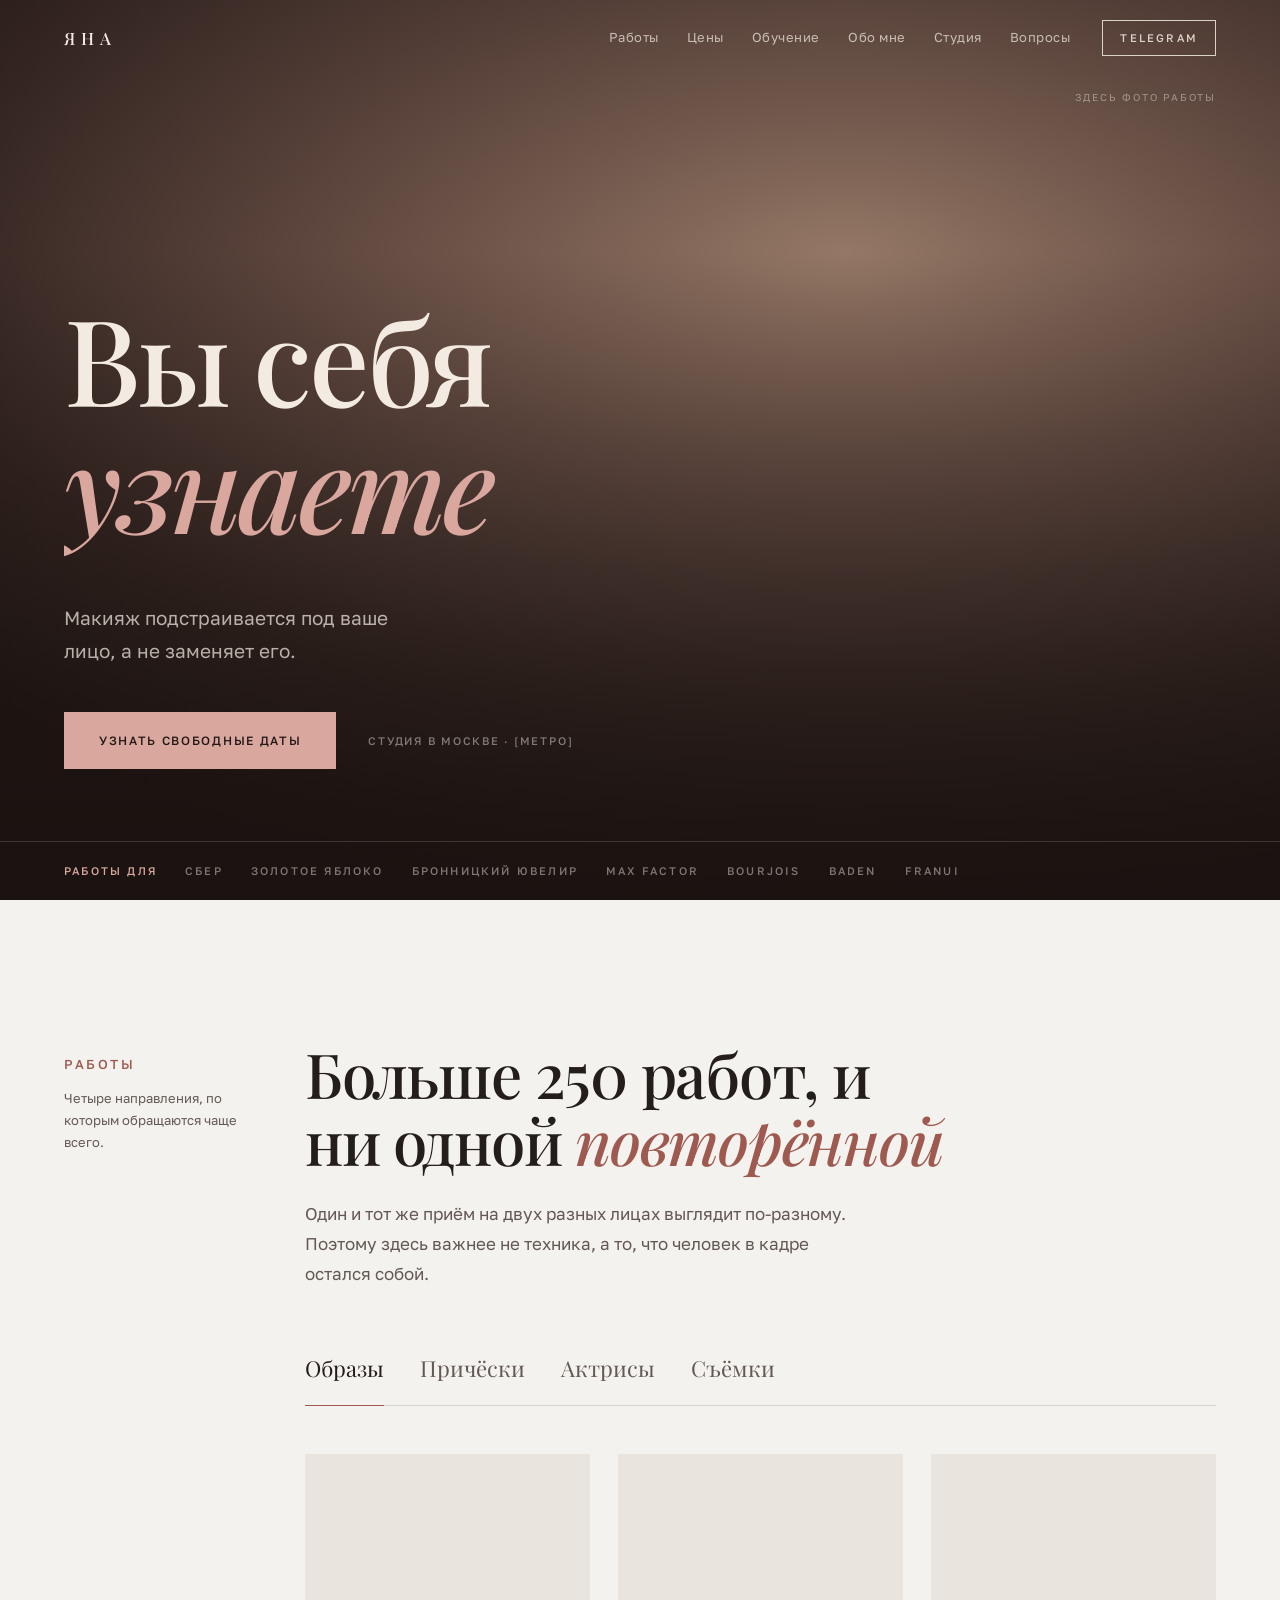
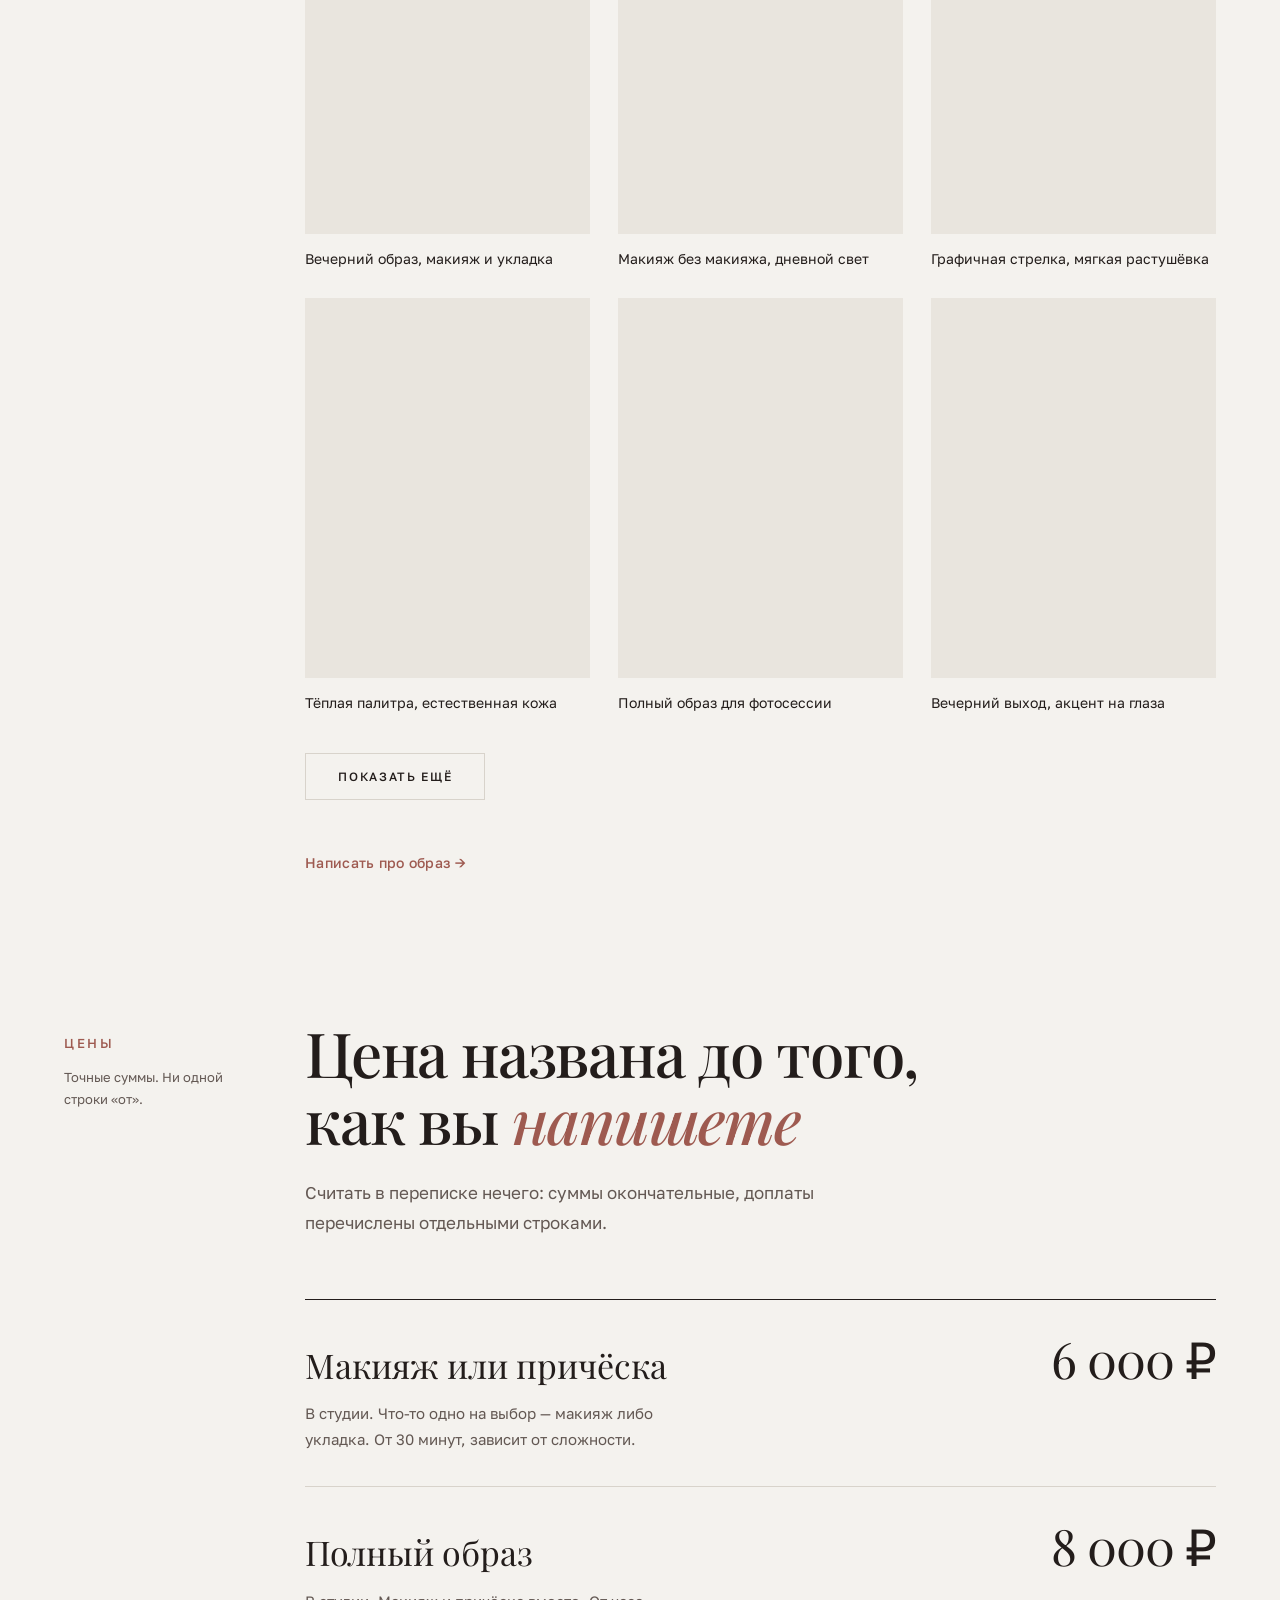
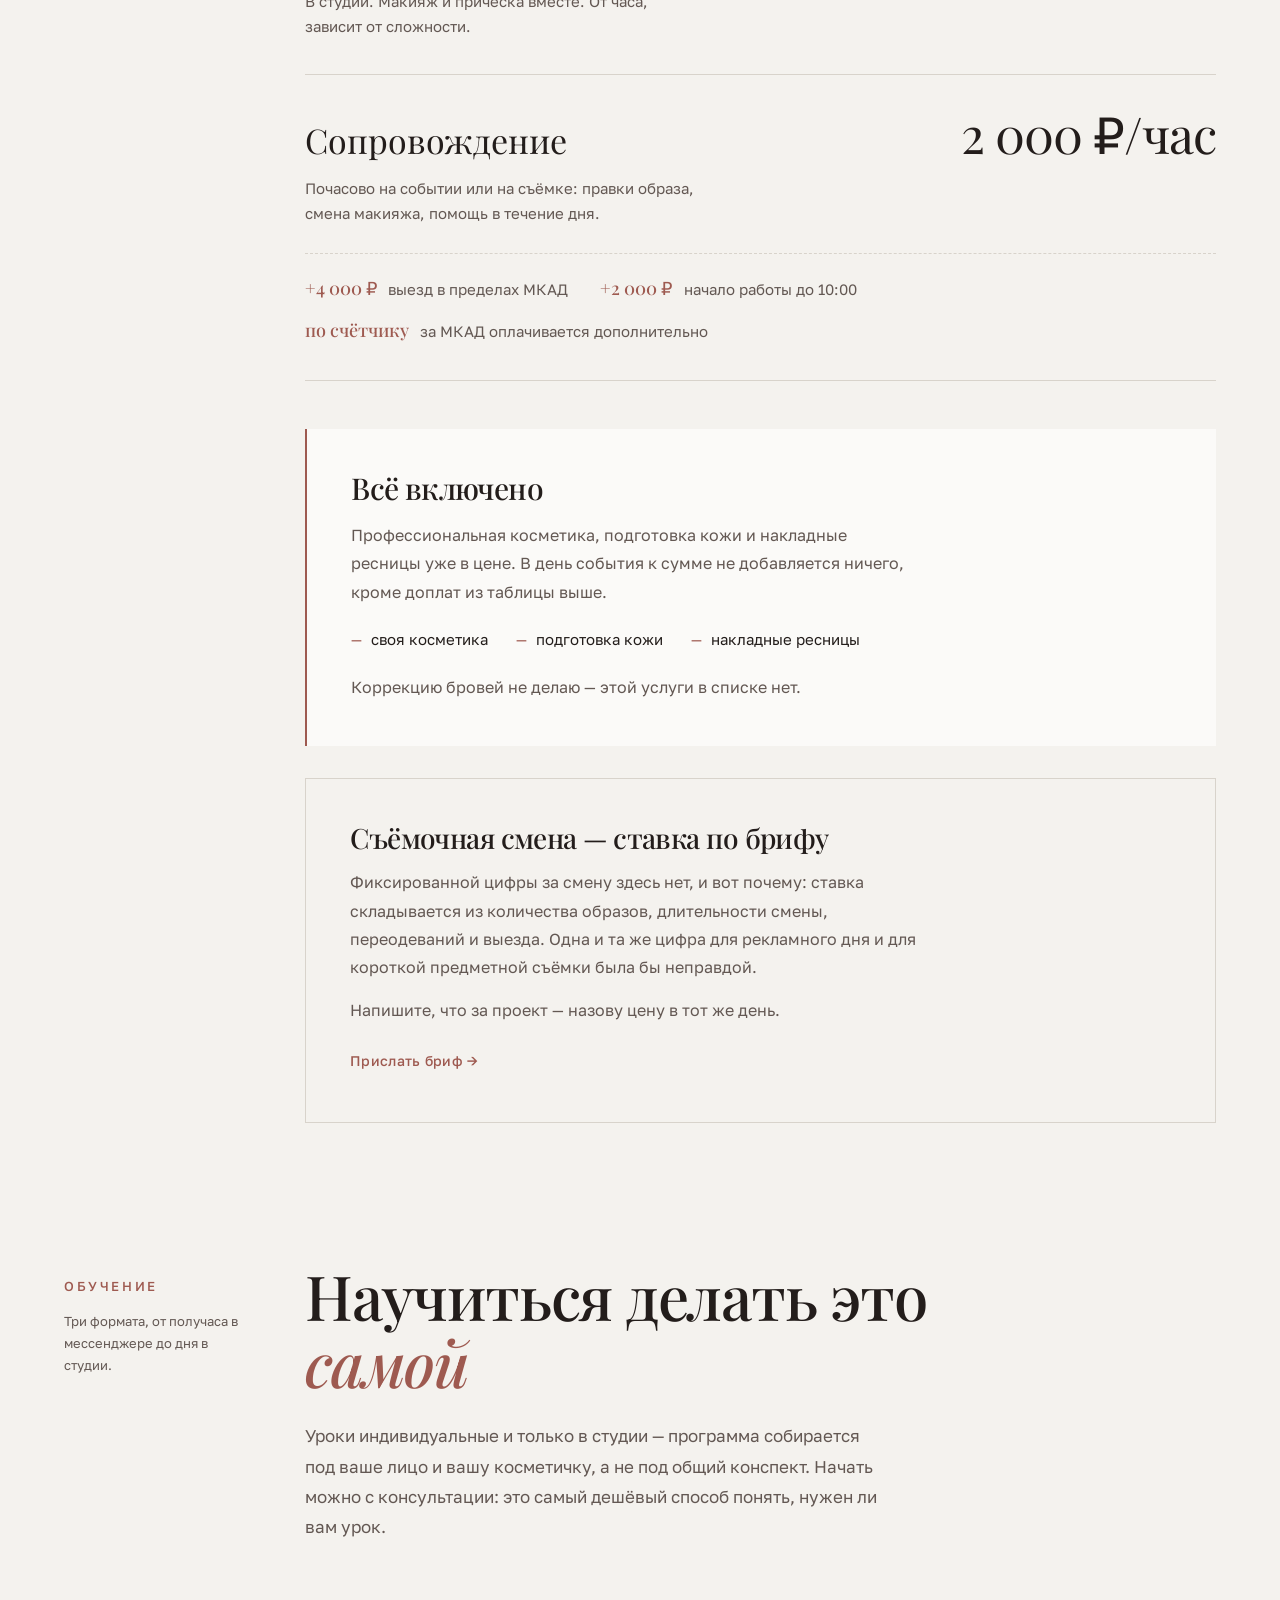
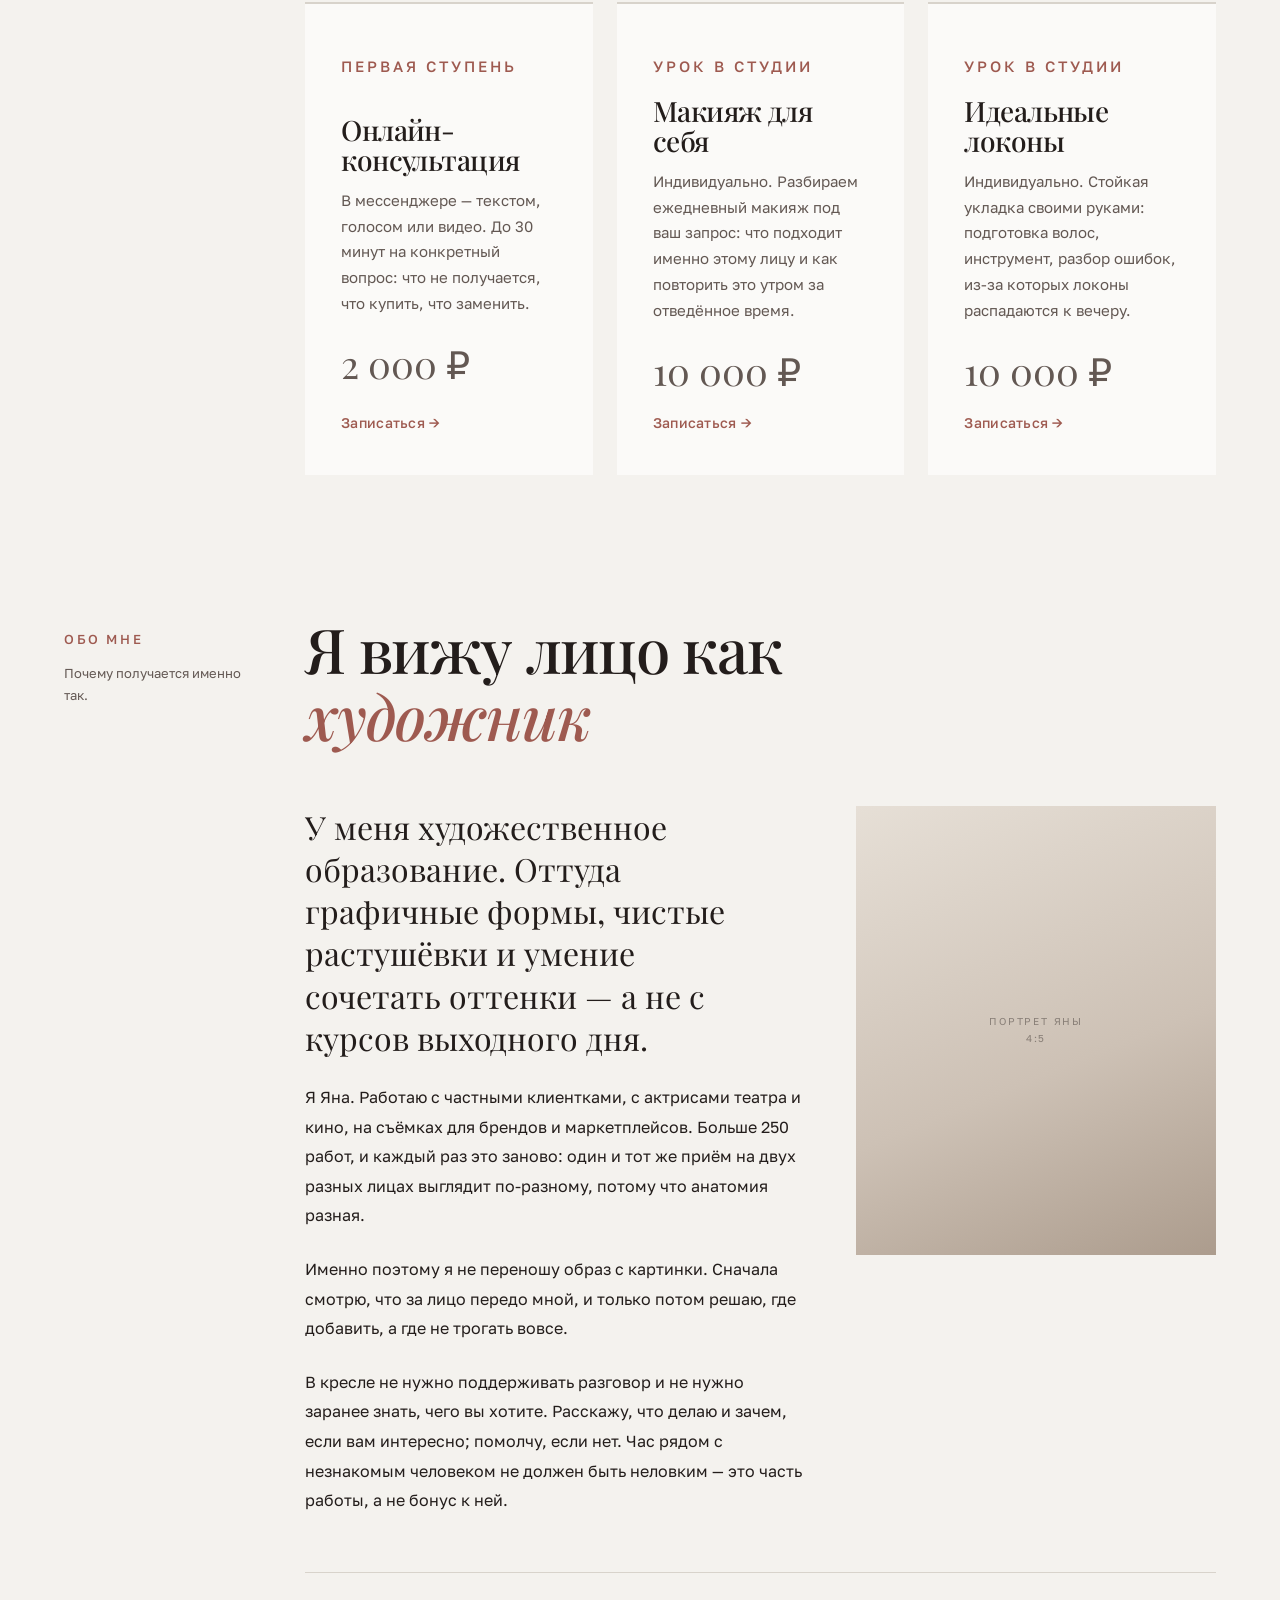
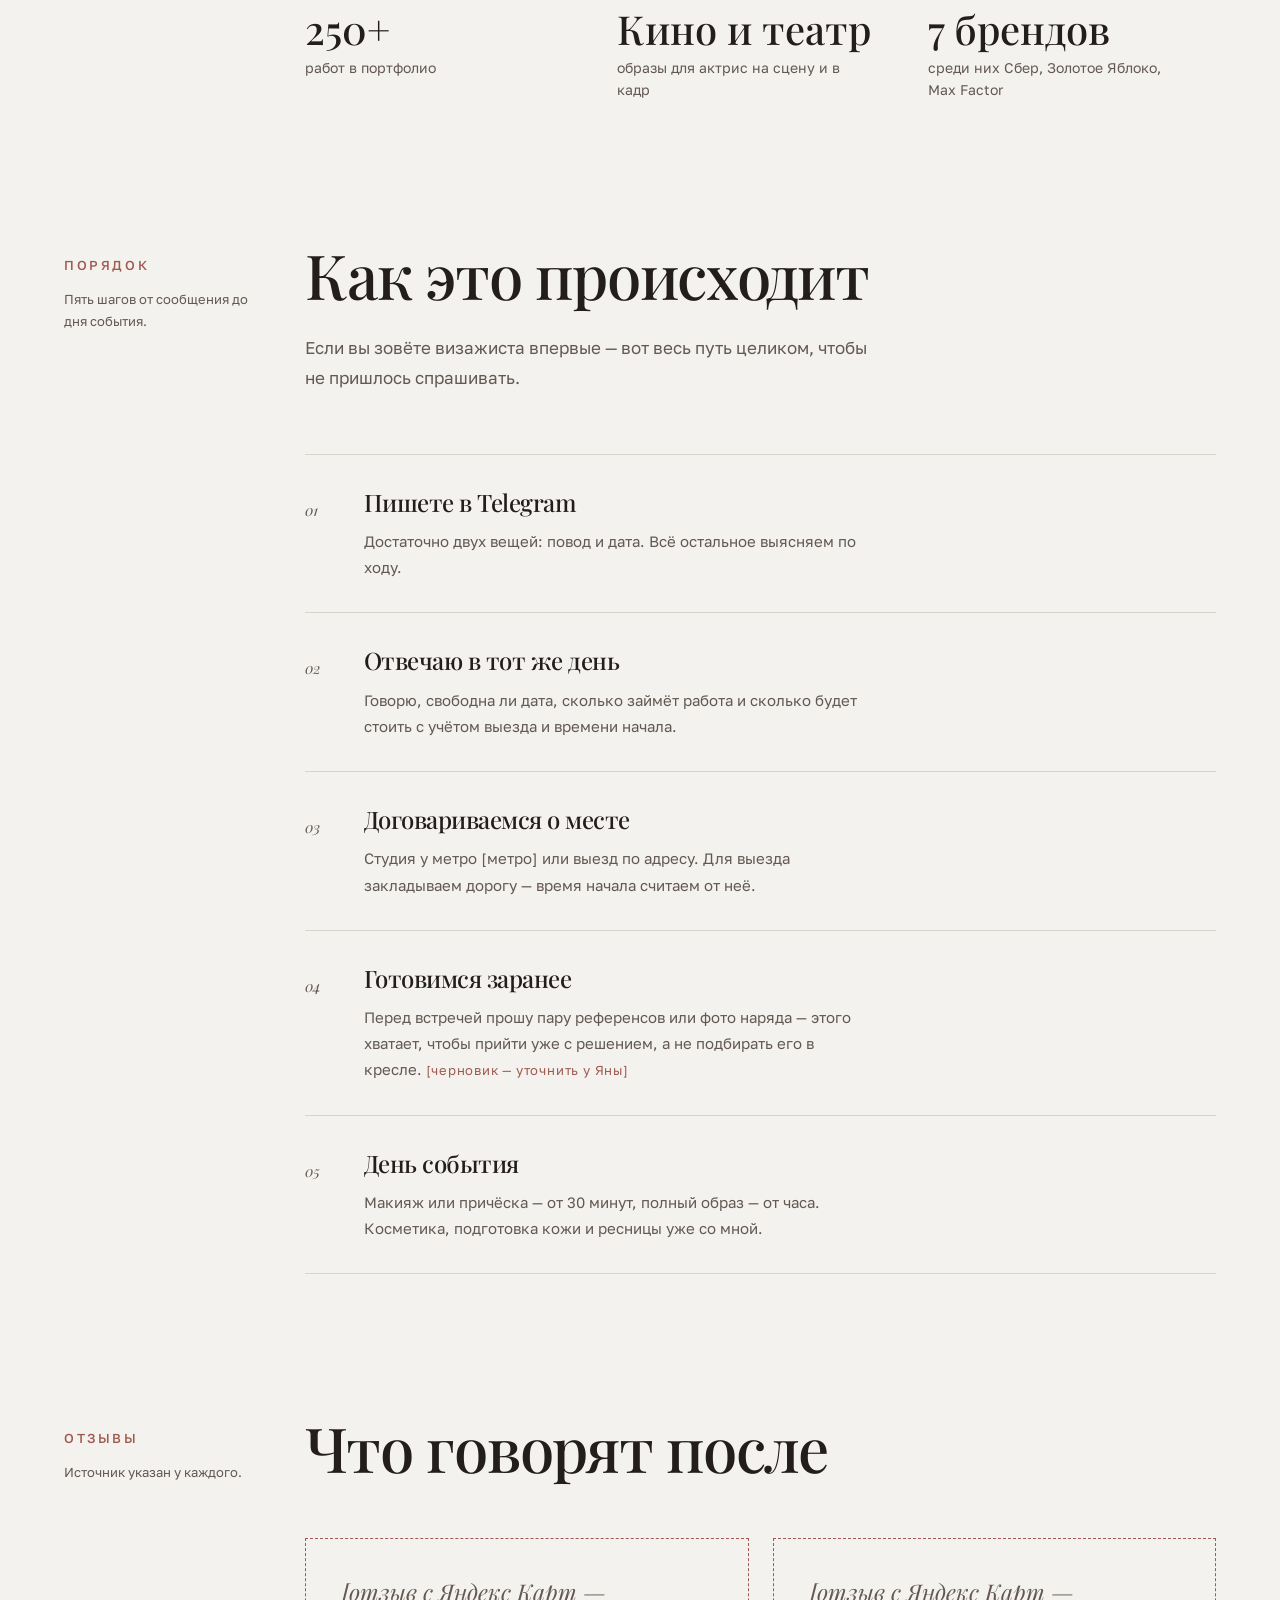
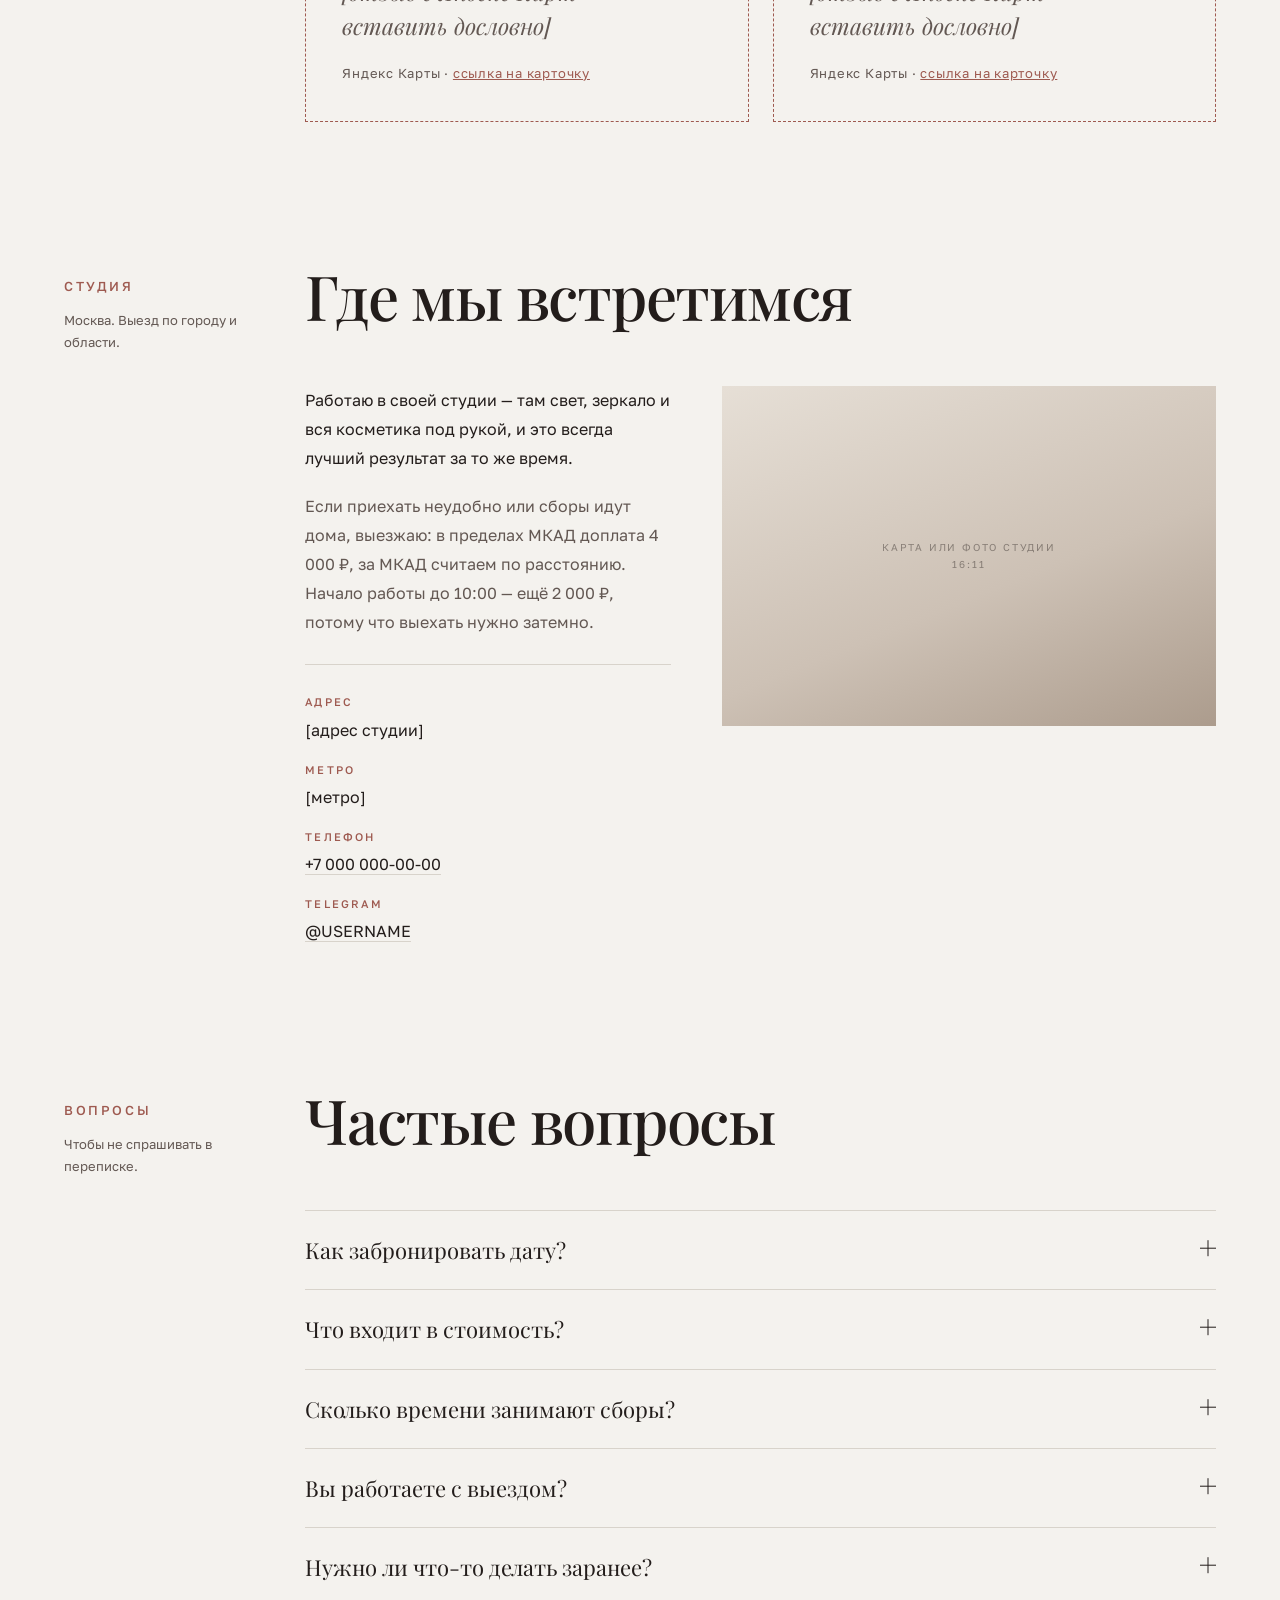
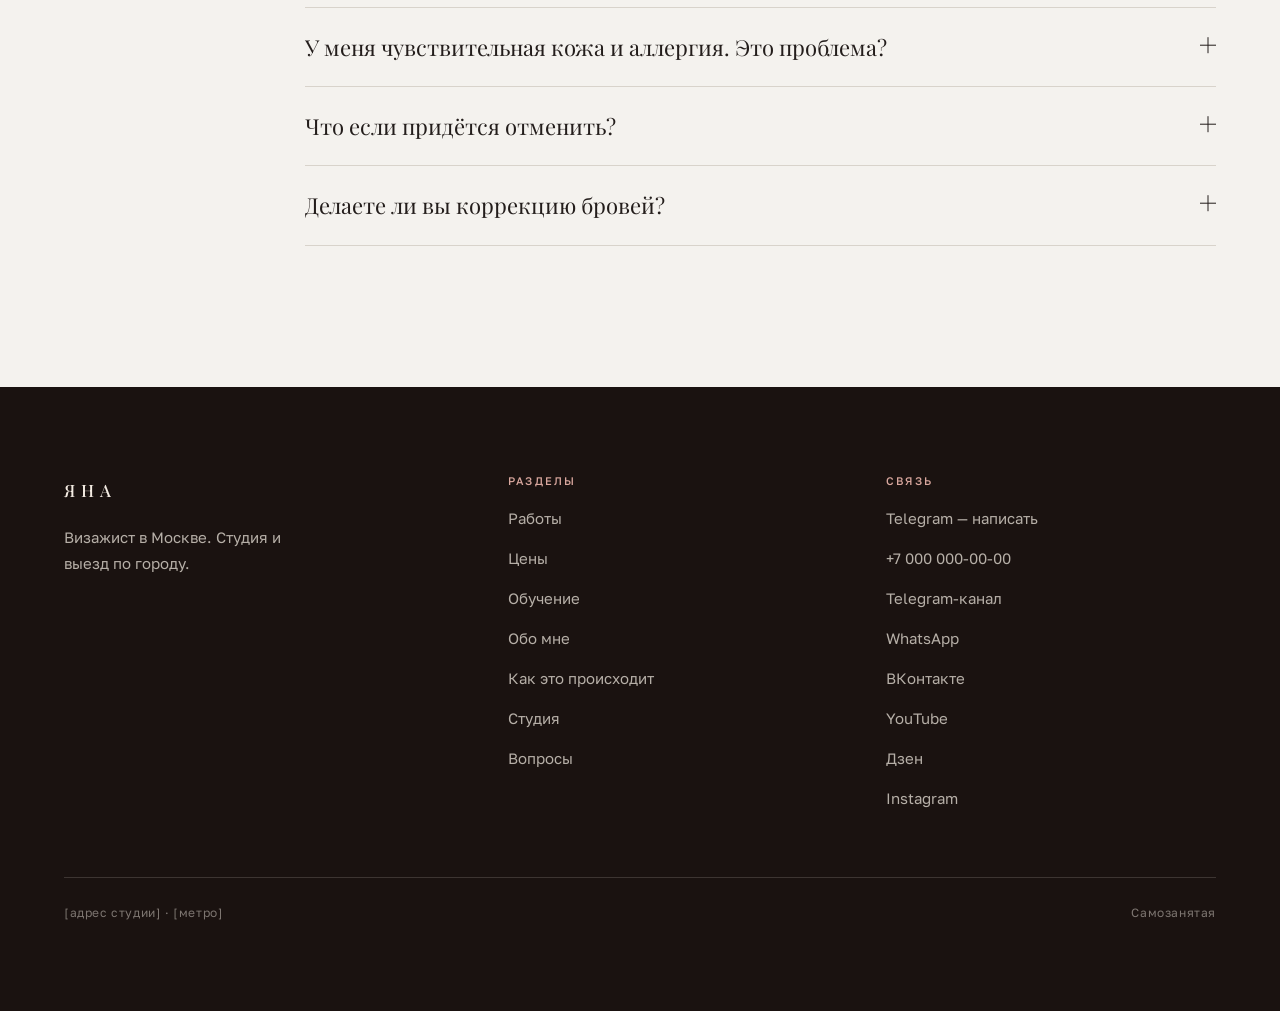
==== commit 0cfc39cc: "Split portfolio into four tabs and add show-more paging Categories are now Образы, Причёски, Актрисы" ====
--- a/index.html
+++ b/index.html
@@ -73,15 +73,24 @@
   [метро]           → #hero · #how (шаг 03) · #studio · подвал
   [адрес студии]    → #studio · подвал · JSON-LD
   телефон           → #studio · подвал · JSON-LD
-  t.me/USERNAME     → 12 ссылок по всей странице, у каждой свой текст
+  t.me/USERNAME     → 13 кликабельных ссылок, у каждой свой предзаполненный текст
+                      (в самом файле строка встречается 15 раз — две в комментариях)
 
   ── КОГДА ЭТОТ МАНИФЕСТ ПОРА ЗАМЕНИТЬ СБОРКОЙ ────────────────────────────
   Не из-за цен — их всего восемь и список закрывает риск. А из-за портфолио:
-  сейчас 18 карточек свёрстаны руками, каждая своим куском разметки. На
-  сорока карточках ручная вёрстка перестаёт окупаться — тогда контент
-  переезжает в content/*.json и собирается шаблоном на деплое. На выдачу
-  поисковику это не влияет никак: наружу в обоих случаях уходит один и тот
-  же статический HTML. Решение записано как обратимое в brief.md §12.
+  сейчас 63 карточки свёрстаны руками, каждая своим куском разметки, и это
+  ещё заглушки. Порог пройден — при первой же партии реальных фотографий
+  контент переезжает в content/*.json и собирается шаблоном на деплое.
+  На выдачу поисковику это не влияет никак: наружу в обоих случаях уходит
+  один и тот же статический HTML. Решение записано как обратимое,
+  brief.md §12.
+
+  ── ПОРТФОЛИО ────────────────────────────────────────────────────────────
+  Четыре категории: Образы · Причёски · Актрисы · Съёмки.
+  Карточки сверх первой порции лежат в разметке с классом is-hidden —
+  это НЕ мусор и не черновик, их открывает кнопка «Показать ещё».
+  Шаг открытия задан атрибутом data-step у кнопки: 6 в сетках, 3 в съёмках.
+  Добавляя работу: класс is-hidden ставить, если она не в первой шестёрке.
 ═══════════════════════════════════════════════════════════════════════════
 -->
 
@@ -379,22 +388,56 @@
 /* Инпуты стоят перед .tabs__bar, поэтому фокус ловится общим братом, а не «+» */
 #cat-1:focus-visible ~ .tabs__bar label[for="cat-1"],
 #cat-2:focus-visible ~ .tabs__bar label[for="cat-2"],
-#cat-3:focus-visible ~ .tabs__bar label[for="cat-3"]{outline:2px solid var(--accent);outline-offset:4px}
+#cat-3:focus-visible ~ .tabs__bar label[for="cat-3"],
+#cat-4:focus-visible ~ .tabs__bar label[for="cat-4"]{outline:2px solid var(--accent);outline-offset:4px}
 .tabs__panel{display:none;padding-top:clamp(2rem,4vw,3rem)}
 #cat-1:checked ~ .tabs__bar label[for="cat-1"],
 #cat-2:checked ~ .tabs__bar label[for="cat-2"],
-#cat-3:checked ~ .tabs__bar label[for="cat-3"]{color:var(--ink)}
+#cat-3:checked ~ .tabs__bar label[for="cat-3"],
+#cat-4:checked ~ .tabs__bar label[for="cat-4"]{color:var(--ink)}
 #cat-1:checked ~ .tabs__bar label[for="cat-1"]::after,
 #cat-2:checked ~ .tabs__bar label[for="cat-2"]::after,
-#cat-3:checked ~ .tabs__bar label[for="cat-3"]::after{transform:scaleX(1)}
+#cat-3:checked ~ .tabs__bar label[for="cat-3"]::after,
+#cat-4:checked ~ .tabs__bar label[for="cat-4"]::after{transform:scaleX(1)}
 #cat-1:checked ~ #panel-1,
 #cat-2:checked ~ #panel-2,
-#cat-3:checked ~ #panel-3{display:block;animation:panelIn .55s var(--ease) both}
+#cat-3:checked ~ #panel-3,
+#cat-4:checked ~ #panel-4{display:block;animation:panelIn .55s var(--ease) both}
 @keyframes panelIn{from{opacity:0;transform:translateY(10px)}to{opacity:1;transform:none}}
-@media (max-width:520px){
-  .tabs__bar{gap:0 1.25rem}
+@media (max-width:560px){
+  .tabs__bar{gap:0 1.125rem}
   .tabs__bar label{font-size:.9375rem}
 }
+@media (max-width:380px){
+  .tabs__bar{gap:0 .875rem}
+  .tabs__bar label{font-size:.875rem}
+}
+
+/* ── «ПОКАЗАТЬ ЕЩЁ» ────────────────────────────────────────────────────
+   Карточки сверх первой порции лежат в разметке, а не подгружаются
+   скриптом. Две причины: робот видит все работы — иначе смысл раздела
+   для поиска теряется; а loading="lazy" не даёт браузеру качать скрытые
+   изображения, поэтому вес первой загрузки от них не растёт */
+/* Специфичность здесь не украшение: одиночный .is-hidden (0,1,0) равен
+   .work{display:block} ниже по файлу, и при равенстве побеждает последнее
+   правило — карточки оставались видимыми. Селектор с родителем (0,2,0)
+   выигрывает независимо от порядка правил */
+.works > .is-hidden,
+.proj > .is-hidden{display:none}
+.more-row{margin-top:clamp(1.75rem,3.5vw,2.5rem)}
+/* Без JS кнопки нет: мёртвая кнопка хуже её отсутствия.
+   Видны первые шесть работ, страница остаётся полной для робота */
+.more{display:none}
+.js .more{
+  display:inline-flex;align-items:center;gap:.6rem;
+  font-family:var(--f-body);font-size:.75rem;font-weight:500;
+  letter-spacing:.14em;text-transform:uppercase;
+  padding:.9375rem 2rem;cursor:pointer;border-radius:0;
+  background:transparent;color:var(--ink);border:1px solid var(--line);
+  transition:border-color .35s var(--ease), color .35s var(--ease);
+}
+.js .more:hover{border-color:var(--accent);color:var(--accent)}
+.more[hidden]{display:none}
 
 .works{display:grid;gap:clamp(1rem,2.2vw,1.75rem);grid-template-columns:repeat(3,1fr)}
 @media (max-width:860px){ .works{grid-template-columns:repeat(2,1fr)} }
@@ -716,7 +759,7 @@
     <div class="sec__grid">
       <aside class="sec__aside">
         <p class="micro">Работы</p>
-        <p>Три направления, по которым обращаются чаще всего.</p>
+        <p>Четыре направления, по которым обращаются чаще всего.</p>
       </aside>
       <div>
         <h2 class="rv">Больше 250 работ, и ни одной <em>повторённой</em></h2>
@@ -726,75 +769,194 @@
           <input type="radio" name="cat" id="cat-1" checked>
           <input type="radio" name="cat" id="cat-2">
           <input type="radio" name="cat" id="cat-3">
+          <input type="radio" name="cat" id="cat-4">
 
           <div class="tabs__bar">
-            <label for="cat-1">Образы и причёски</label>
-            <label for="cat-2">Актрисы</label>
-            <label for="cat-3">Съёмки</label>
+            <label for="cat-1">Образы</label>
+            <label for="cat-2">Причёски</label>
+            <label for="cat-3">Актрисы</label>
+            <label for="cat-4">Съёмки</label>
           </div>
 
-          <!-- ── Категория 1 ────────────────────────────────────────────── -->
+          <!-- ── Образы ─────────────────────────────────────────────── -->
           <div class="tabs__panel" id="panel-1">
-            <div class="works">
+            <div class="works" id="grid-1">
               <!-- ЗАМЕНИТЬ каждый .ph на <img src="…" alt="…" loading="lazy" decoding="async"> -->
-              <figure class="work"><div class="work__media"><div class="ph"><span>Образ 1</span></div></div><figcaption>Вечерний образ, макияж и укладка</figcaption></figure>
-              <figure class="work"><div class="work__media"><div class="ph"><span>Образ 2</span></div></div><figcaption>Макияж без макияжа, дневной свет</figcaption></figure>
-              <figure class="work"><div class="work__media"><div class="ph"><span>Образ 3</span></div></div><figcaption>Локоны, вечерний выход</figcaption></figure>
-              <figure class="work"><div class="work__media"><div class="ph"><span>Образ 4</span></div></div><figcaption>Графичная стрелка, мягкая растушёвка</figcaption></figure>
-              <figure class="work"><div class="work__media"><div class="ph"><span>Образ 5</span></div></div><figcaption>Собранная причёска, тёплая палитра</figcaption></figure>
-              <figure class="work"><div class="work__media"><div class="ph"><span>Образ 6</span></div></div><figcaption>Полный образ для фотосессии</figcaption></figure>
+                <figure class="work"><div class="work__media"><div class="ph"><span>Образы 1</span></div></div><figcaption>Вечерний образ, макияж и укладка</figcaption></figure>
+                <figure class="work"><div class="work__media"><div class="ph"><span>Образы 2</span></div></div><figcaption>Макияж без макияжа, дневной свет</figcaption></figure>
+                <figure class="work"><div class="work__media"><div class="ph"><span>Образы 3</span></div></div><figcaption>Графичная стрелка, мягкая растушёвка</figcaption></figure>
+                <figure class="work"><div class="work__media"><div class="ph"><span>Образы 4</span></div></div><figcaption>Тёплая палитра, естественная кожа</figcaption></figure>
+                <figure class="work"><div class="work__media"><div class="ph"><span>Образы 5</span></div></div><figcaption>Полный образ для фотосессии</figcaption></figure>
+                <figure class="work"><div class="work__media"><div class="ph"><span>Образы 6</span></div></div><figcaption>Вечерний выход, акцент на глаза</figcaption></figure>
+                <figure class="work is-hidden"><div class="work__media"><div class="ph"><span>Образы 7</span></div></div><figcaption>[подпись работы]</figcaption></figure>
+                <figure class="work is-hidden"><div class="work__media"><div class="ph"><span>Образы 8</span></div></div><figcaption>[подпись работы]</figcaption></figure>
+                <figure class="work is-hidden"><div class="work__media"><div class="ph"><span>Образы 9</span></div></div><figcaption>[подпись работы]</figcaption></figure>
+                <figure class="work is-hidden"><div class="work__media"><div class="ph"><span>Образы 10</span></div></div><figcaption>[подпись работы]</figcaption></figure>
+                <figure class="work is-hidden"><div class="work__media"><div class="ph"><span>Образы 11</span></div></div><figcaption>[подпись работы]</figcaption></figure>
+                <figure class="work is-hidden"><div class="work__media"><div class="ph"><span>Образы 12</span></div></div><figcaption>[подпись работы]</figcaption></figure>
+                <figure class="work is-hidden"><div class="work__media"><div class="ph"><span>Образы 13</span></div></div><figcaption>[подпись работы]</figcaption></figure>
+                <figure class="work is-hidden"><div class="work__media"><div class="ph"><span>Образы 14</span></div></div><figcaption>[подпись работы]</figcaption></figure>
+                <figure class="work is-hidden"><div class="work__media"><div class="ph"><span>Образы 15</span></div></div><figcaption>[подпись работы]</figcaption></figure>
+                <figure class="work is-hidden"><div class="work__media"><div class="ph"><span>Образы 16</span></div></div><figcaption>[подпись работы]</figcaption></figure>
+                <figure class="work is-hidden"><div class="work__media"><div class="ph"><span>Образы 17</span></div></div><figcaption>[подпись работы]</figcaption></figure>
+                <figure class="work is-hidden"><div class="work__media"><div class="ph"><span>Образы 18</span></div></div><figcaption>[подпись работы]</figcaption></figure>
             </div>
+            <p class="more-row">
+              <button class="more" type="button" data-more="grid-1" data-step="6">Показать ещё</button>
+            </p>
             <p class="cta-row">
               <a class="link" href="https://t.me/USERNAME?text=Здравствуйте! Хочу записаться на образ. Дата: ____" target="_blank" rel="noopener">Написать про образ <span class="arw">→</span></a>
             </p>
           </div>
 
-          <!-- ── Категория 2 ────────────────────────────────────────────── -->
+          <!-- ── Причёски ─────────────────────────────────────────────── -->
           <div class="tabs__panel" id="panel-2">
-            <div class="works">
-              <figure class="work"><div class="work__media"><div class="ph"><span>Актриса 1</span></div></div><figcaption>[имя актрисы]<span class="cred">театральная постановка</span></figcaption></figure>
-              <figure class="work"><div class="work__media"><div class="ph"><span>Актриса 2</span></div></div><figcaption>[имя актрисы]<span class="cred">съёмка для проекта</span></figcaption></figure>
-              <figure class="work"><div class="work__media"><div class="ph"><span>Актриса 3</span></div></div><figcaption>[имя актрисы]<span class="cred">портретная съёмка</span></figcaption></figure>
-              <figure class="work"><div class="work__media"><div class="ph"><span>Актриса 4</span></div></div><figcaption>[имя актрисы]<span class="cred">образ для сцены</span></figcaption></figure>
-              <figure class="work"><div class="work__media"><div class="ph"><span>Актриса 5</span></div></div><figcaption>[имя актрисы]<span class="cred">кино</span></figcaption></figure>
-              <figure class="work"><div class="work__media"><div class="ph"><span>Актриса 6</span></div></div><figcaption>[имя актрисы]<span class="cred">пресс-день</span></figcaption></figure>
+            <div class="works" id="grid-2">
+                <figure class="work"><div class="work__media"><div class="ph"><span>Причёски 1</span></div></div><figcaption>Мягкие локоны, вечерний выход</figcaption></figure>
+                <figure class="work"><div class="work__media"><div class="ph"><span>Причёски 2</span></div></div><figcaption>Собранная причёска с открытой шеей</figcaption></figure>
+                <figure class="work"><div class="work__media"><div class="ph"><span>Причёски 3</span></div></div><figcaption>Низкий пучок, гладкая линия</figcaption></figure>
+                <figure class="work"><div class="work__media"><div class="ph"><span>Причёски 4</span></div></div><figcaption>Голливудская волна</figcaption></figure>
+                <figure class="work"><div class="work__media"><div class="ph"><span>Причёски 5</span></div></div><figcaption>Объёмная укладка на средние волосы</figcaption></figure>
+                <figure class="work"><div class="work__media"><div class="ph"><span>Причёски 6</span></div></div><figcaption>Небрежная коса, дневной образ</figcaption></figure>
+                <figure class="work is-hidden"><div class="work__media"><div class="ph"><span>Причёски 7</span></div></div><figcaption>[подпись работы]</figcaption></figure>
+                <figure class="work is-hidden"><div class="work__media"><div class="ph"><span>Причёски 8</span></div></div><figcaption>[подпись работы]</figcaption></figure>
+                <figure class="work is-hidden"><div class="work__media"><div class="ph"><span>Причёски 9</span></div></div><figcaption>[подпись работы]</figcaption></figure>
+                <figure class="work is-hidden"><div class="work__media"><div class="ph"><span>Причёски 10</span></div></div><figcaption>[подпись работы]</figcaption></figure>
+                <figure class="work is-hidden"><div class="work__media"><div class="ph"><span>Причёски 11</span></div></div><figcaption>[подпись работы]</figcaption></figure>
+                <figure class="work is-hidden"><div class="work__media"><div class="ph"><span>Причёски 12</span></div></div><figcaption>[подпись работы]</figcaption></figure>
+                <figure class="work is-hidden"><div class="work__media"><div class="ph"><span>Причёски 13</span></div></div><figcaption>[подпись работы]</figcaption></figure>
+                <figure class="work is-hidden"><div class="work__media"><div class="ph"><span>Причёски 14</span></div></div><figcaption>[подпись работы]</figcaption></figure>
+                <figure class="work is-hidden"><div class="work__media"><div class="ph"><span>Причёски 15</span></div></div><figcaption>[подпись работы]</figcaption></figure>
+                <figure class="work is-hidden"><div class="work__media"><div class="ph"><span>Причёски 16</span></div></div><figcaption>[подпись работы]</figcaption></figure>
+                <figure class="work is-hidden"><div class="work__media"><div class="ph"><span>Причёски 17</span></div></div><figcaption>[подпись работы]</figcaption></figure>
+                <figure class="work is-hidden"><div class="work__media"><div class="ph"><span>Причёски 18</span></div></div><figcaption>[подпись работы]</figcaption></figure>
             </div>
+            <p class="more-row">
+              <button class="more" type="button" data-more="grid-2" data-step="6">Показать ещё</button>
+            </p>
+            <p class="cta-row">
+              <a class="link" href="https://t.me/USERNAME?text=Здравствуйте! Хочу записаться на причёску. Дата: ____" target="_blank" rel="noopener">Написать про причёску <span class="arw">→</span></a>
+            </p>
+          </div>
+
+          <!-- ── Актрисы ─────────────────────────────────────────────── -->
+          <div class="tabs__panel" id="panel-3">
+            <div class="works" id="grid-3">
+                <figure class="work"><div class="work__media"><div class="ph"><span>Актрисы 1</span></div></div><figcaption>[имя актрисы]<span class="cred">театральная постановка</span></figcaption></figure>
+                <figure class="work"><div class="work__media"><div class="ph"><span>Актрисы 2</span></div></div><figcaption>[имя актрисы]<span class="cred">съёмка для проекта</span></figcaption></figure>
+                <figure class="work"><div class="work__media"><div class="ph"><span>Актрисы 3</span></div></div><figcaption>[имя актрисы]<span class="cred">портретная съёмка</span></figcaption></figure>
+                <figure class="work"><div class="work__media"><div class="ph"><span>Актрисы 4</span></div></div><figcaption>[имя актрисы]<span class="cred">образ для сцены</span></figcaption></figure>
+                <figure class="work"><div class="work__media"><div class="ph"><span>Актрисы 5</span></div></div><figcaption>[имя актрисы]<span class="cred">кино</span></figcaption></figure>
+                <figure class="work"><div class="work__media"><div class="ph"><span>Актрисы 6</span></div></div><figcaption>[имя актрисы]<span class="cred">пресс-день</span></figcaption></figure>
+                <figure class="work is-hidden"><div class="work__media"><div class="ph"><span>Актрисы 7</span></div></div><figcaption>[имя актрисы]<span class="cred">[контекст работы]</span></figcaption></figure>
+                <figure class="work is-hidden"><div class="work__media"><div class="ph"><span>Актрисы 8</span></div></div><figcaption>[имя актрисы]<span class="cred">[контекст работы]</span></figcaption></figure>
+                <figure class="work is-hidden"><div class="work__media"><div class="ph"><span>Актрисы 9</span></div></div><figcaption>[имя актрисы]<span class="cred">[контекст работы]</span></figcaption></figure>
+                <figure class="work is-hidden"><div class="work__media"><div class="ph"><span>Актрисы 10</span></div></div><figcaption>[имя актрисы]<span class="cred">[контекст работы]</span></figcaption></figure>
+                <figure class="work is-hidden"><div class="work__media"><div class="ph"><span>Актрисы 11</span></div></div><figcaption>[имя актрисы]<span class="cred">[контекст работы]</span></figcaption></figure>
+                <figure class="work is-hidden"><div class="work__media"><div class="ph"><span>Актрисы 12</span></div></div><figcaption>[имя актрисы]<span class="cred">[контекст работы]</span></figcaption></figure>
+                <figure class="work is-hidden"><div class="work__media"><div class="ph"><span>Актрисы 13</span></div></div><figcaption>[имя актрисы]<span class="cred">[контекст работы]</span></figcaption></figure>
+                <figure class="work is-hidden"><div class="work__media"><div class="ph"><span>Актрисы 14</span></div></div><figcaption>[имя актрисы]<span class="cred">[контекст работы]</span></figcaption></figure>
+                <figure class="work is-hidden"><div class="work__media"><div class="ph"><span>Актрисы 15</span></div></div><figcaption>[имя актрисы]<span class="cred">[контекст работы]</span></figcaption></figure>
+                <figure class="work is-hidden"><div class="work__media"><div class="ph"><span>Актрисы 16</span></div></div><figcaption>[имя актрисы]<span class="cred">[контекст работы]</span></figcaption></figure>
+                <figure class="work is-hidden"><div class="work__media"><div class="ph"><span>Актрисы 17</span></div></div><figcaption>[имя актрисы]<span class="cred">[контекст работы]</span></figcaption></figure>
+                <figure class="work is-hidden"><div class="work__media"><div class="ph"><span>Актрисы 18</span></div></div><figcaption>[имя актрисы]<span class="cred">[контекст работы]</span></figcaption></figure>
+            </div>
+            <p class="more-row">
+              <button class="more" type="button" data-more="grid-3" data-step="6">Показать ещё</button>
+            </p>
             <p class="cta-row">
               <a class="link" href="https://t.me/USERNAME?text=Здравствуйте! Интересует визажист на проект." target="_blank" rel="noopener">Написать про проект <span class="arw">→</span></a>
             </p>
           </div>
 
-          <!-- ── Категория 3: съёмки поданы проектами ───────────────────── -->
-          <div class="tabs__panel" id="panel-3">
-            <div class="proj">
-              <article class="proj__row">
-                <div class="ph"><span>Съёмка 1</span></div>
-                <div>
-                  <p class="proj__meta micro"><span>[бренд]</span><span>[месяц, год]</span></p>
-                  <h3>[название проекта]</h3>
-                  <p>[одна строка контекста: что за съёмка, сколько образов, какая задача стояла]</p>
-                  <p class="micro" style="margin-top:1rem;color:var(--ink-soft)">Фотограф · [имя]</p>
-                </div>
-              </article>
-              <article class="proj__row">
-                <div class="ph"><span>Съёмка 2</span></div>
-                <div>
-                  <p class="proj__meta micro"><span>[бренд]</span><span>[месяц, год]</span></p>
-                  <h3>[название проекта]</h3>
-                  <p>[одна строка контекста]</p>
-                  <p class="micro" style="margin-top:1rem;color:var(--ink-soft)">Фотограф · [имя]</p>
-                </div>
-              </article>
-              <article class="proj__row">
-                <div class="ph"><span>Съёмка 3</span></div>
-                <div>
-                  <p class="proj__meta micro"><span>[бренд]</span><span>[месяц, год]</span></p>
-                  <h3>[название проекта]</h3>
-                  <p>[одна строка контекста]</p>
-                  <p class="micro" style="margin-top:1rem;color:var(--ink-soft)">Фотограф · [имя]</p>
-                </div>
-              </article>
+          <!-- ── Съёмки ─────────────────────────────────────────────── -->
+          <div class="tabs__panel" id="panel-4">
+            <div class="proj" id="grid-4">
+                <article class="proj__row">
+                  <div class="ph"><span>Съёмка 1</span></div>
+                  <div>
+                    <p class="proj__meta micro"><span>[бренд]</span><span>[месяц, год]</span></p>
+                    <h3>[название проекта]</h3>
+                    <p>[одна строка контекста: что за съёмка, сколько образов, какая задача стояла]</p>
+                    <p class="micro" style="margin-top:1rem;color:var(--ink-soft)">Фотограф · [имя]</p>
+                  </div>
+                </article>
+                <article class="proj__row">
+                  <div class="ph"><span>Съёмка 2</span></div>
+                  <div>
+                    <p class="proj__meta micro"><span>[бренд]</span><span>[месяц, год]</span></p>
+                    <h3>[название проекта]</h3>
+                    <p>[одна строка контекста: что за съёмка, сколько образов, какая задача стояла]</p>
+                    <p class="micro" style="margin-top:1rem;color:var(--ink-soft)">Фотограф · [имя]</p>
+                  </div>
+                </article>
+                <article class="proj__row">
+                  <div class="ph"><span>Съёмка 3</span></div>
+                  <div>
+                    <p class="proj__meta micro"><span>[бренд]</span><span>[месяц, год]</span></p>
+                    <h3>[название проекта]</h3>
+                    <p>[одна строка контекста: что за съёмка, сколько образов, какая задача стояла]</p>
+                    <p class="micro" style="margin-top:1rem;color:var(--ink-soft)">Фотограф · [имя]</p>
+                  </div>
+                </article>
+                <article class="proj__row is-hidden">
+                  <div class="ph"><span>Съёмка 4</span></div>
+                  <div>
+                    <p class="proj__meta micro"><span>[бренд]</span><span>[месяц, год]</span></p>
+                    <h3>[название проекта]</h3>
+                    <p>[одна строка контекста: что за съёмка, сколько образов, какая задача стояла]</p>
+                    <p class="micro" style="margin-top:1rem;color:var(--ink-soft)">Фотограф · [имя]</p>
+                  </div>
+                </article>
+                <article class="proj__row is-hidden">
+                  <div class="ph"><span>Съёмка 5</span></div>
+                  <div>
+                    <p class="proj__meta micro"><span>[бренд]</span><span>[месяц, год]</span></p>
+                    <h3>[название проекта]</h3>
+                    <p>[одна строка контекста: что за съёмка, сколько образов, какая задача стояла]</p>
+                    <p class="micro" style="margin-top:1rem;color:var(--ink-soft)">Фотограф · [имя]</p>
+                  </div>
+                </article>
+                <article class="proj__row is-hidden">
+                  <div class="ph"><span>Съёмка 6</span></div>
+                  <div>
+                    <p class="proj__meta micro"><span>[бренд]</span><span>[месяц, год]</span></p>
+                    <h3>[название проекта]</h3>
+                    <p>[одна строка контекста: что за съёмка, сколько образов, какая задача стояла]</p>
+                    <p class="micro" style="margin-top:1rem;color:var(--ink-soft)">Фотограф · [имя]</p>
+                  </div>
+                </article>
+                <article class="proj__row is-hidden">
+                  <div class="ph"><span>Съёмка 7</span></div>
+                  <div>
+                    <p class="proj__meta micro"><span>[бренд]</span><span>[месяц, год]</span></p>
+                    <h3>[название проекта]</h3>
+                    <p>[одна строка контекста: что за съёмка, сколько образов, какая задача стояла]</p>
+                    <p class="micro" style="margin-top:1rem;color:var(--ink-soft)">Фотограф · [имя]</p>
+                  </div>
+                </article>
+                <article class="proj__row is-hidden">
+                  <div class="ph"><span>Съёмка 8</span></div>
+                  <div>
+                    <p class="proj__meta micro"><span>[бренд]</span><span>[месяц, год]</span></p>
+                    <h3>[название проекта]</h3>
+                    <p>[одна строка контекста: что за съёмка, сколько образов, какая задача стояла]</p>
+                    <p class="micro" style="margin-top:1rem;color:var(--ink-soft)">Фотограф · [имя]</p>
+                  </div>
+                </article>
+                <article class="proj__row is-hidden">
+                  <div class="ph"><span>Съёмка 9</span></div>
+                  <div>
+                    <p class="proj__meta micro"><span>[бренд]</span><span>[месяц, год]</span></p>
+                    <h3>[название проекта]</h3>
+                    <p>[одна строка контекста: что за съёмка, сколько образов, какая задача стояла]</p>
+                    <p class="micro" style="margin-top:1rem;color:var(--ink-soft)">Фотограф · [имя]</p>
+                  </div>
+                </article>
             </div>
+            <p class="more-row">
+              <button class="more" type="button" data-more="grid-4" data-step="3">Показать ещё</button>
+            </p>
             <p class="cta-row">
               <a class="link" href="https://t.me/USERNAME?text=Здравствуйте! Интересует визажист на съёмку." target="_blank" rel="noopener">Написать про съёмку <span class="arw">→</span></a>
             </p>
@@ -1183,7 +1345,22 @@
   });
 }
 
-/* 2. Шапка переключает тему на границе тёмного первого экрана.
+/* 2. «Показать ещё»: открывает следующую порцию карточек в своей категории.
+   Счётчик у каждой сетки свой, поэтому переключение табов ничего не сбрасывает —
+   раскрытые «Образы» остаются раскрытыми, когда вернёшься из «Актрис» */
+document.querySelectorAll('.more').forEach(function (btn) {
+  var grid = document.getElementById(btn.getAttribute('data-more'));
+  var step = parseInt(btn.getAttribute('data-step'), 10) || 6;
+  if (!grid) { btn.hidden = true; return; }
+  btn.addEventListener('click', function () {
+    var rest = grid.querySelectorAll('.is-hidden');
+    for (var i = 0; i < step && i < rest.length; i++) rest[i].classList.remove('is-hidden');
+    if (grid.querySelectorAll('.is-hidden').length === 0) btn.hidden = true;
+  });
+  if (grid.querySelectorAll('.is-hidden').length === 0) btn.hidden = true;
+});
+
+/* 3. Шапка переключает тему на границе тёмного первого экрана.
    Имена hdr/fab, а не top/float: `var top` на верхнем уровне бьётся с
    window.top — оно только для чтения, присваивание молча не срабатывает */
 var hdr = document.getElementById('top');
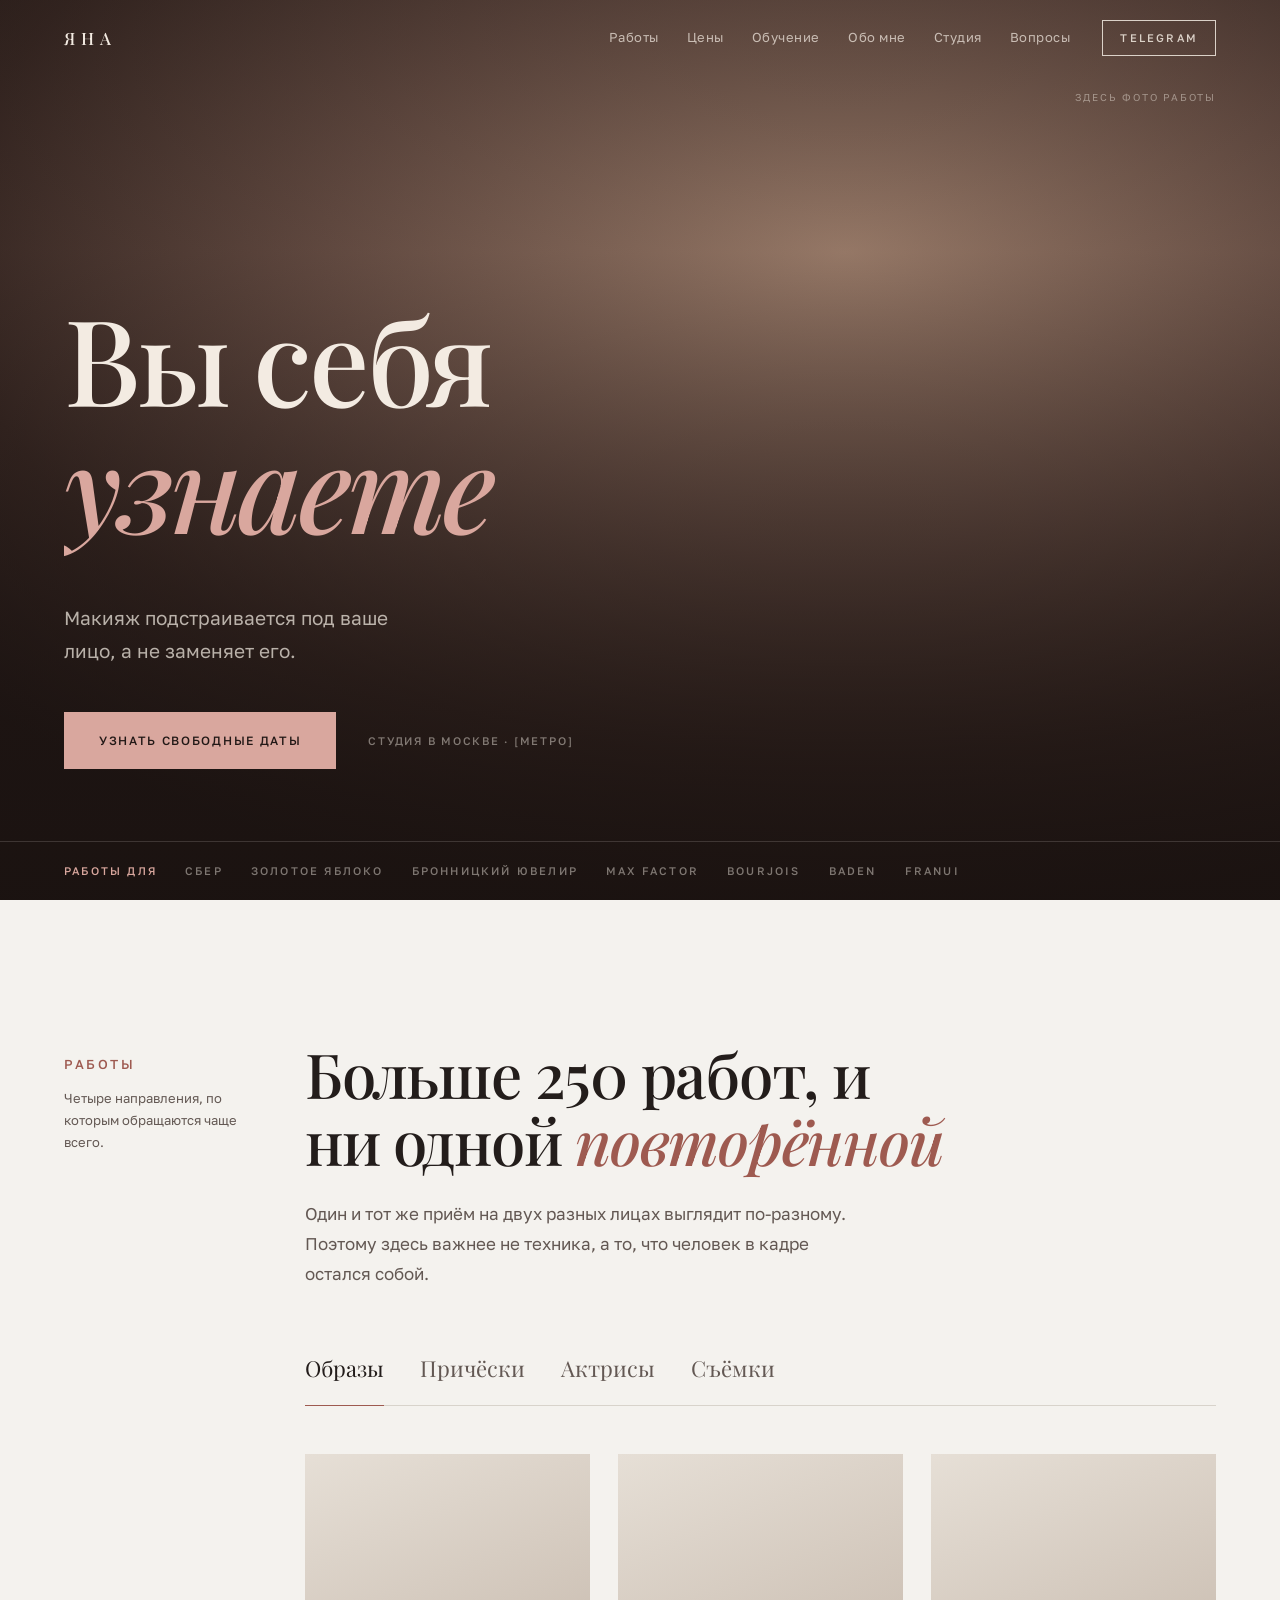
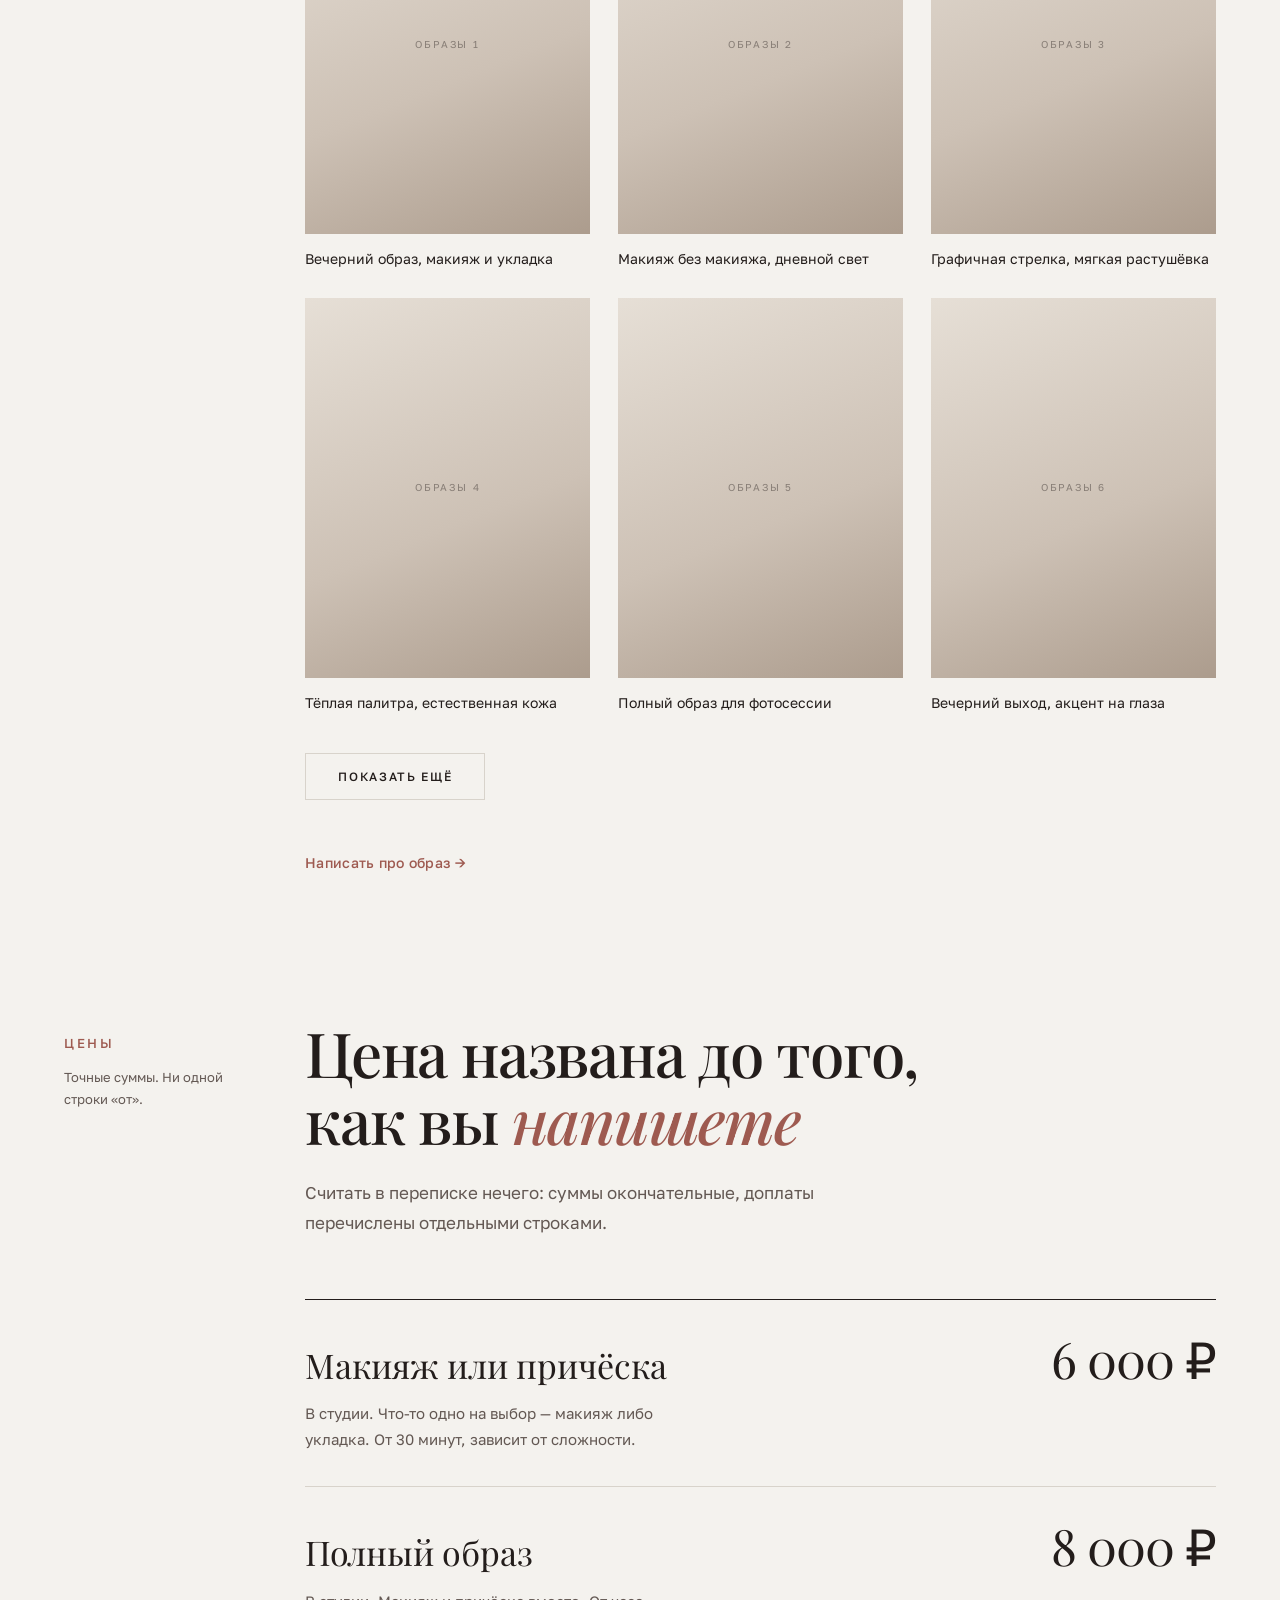
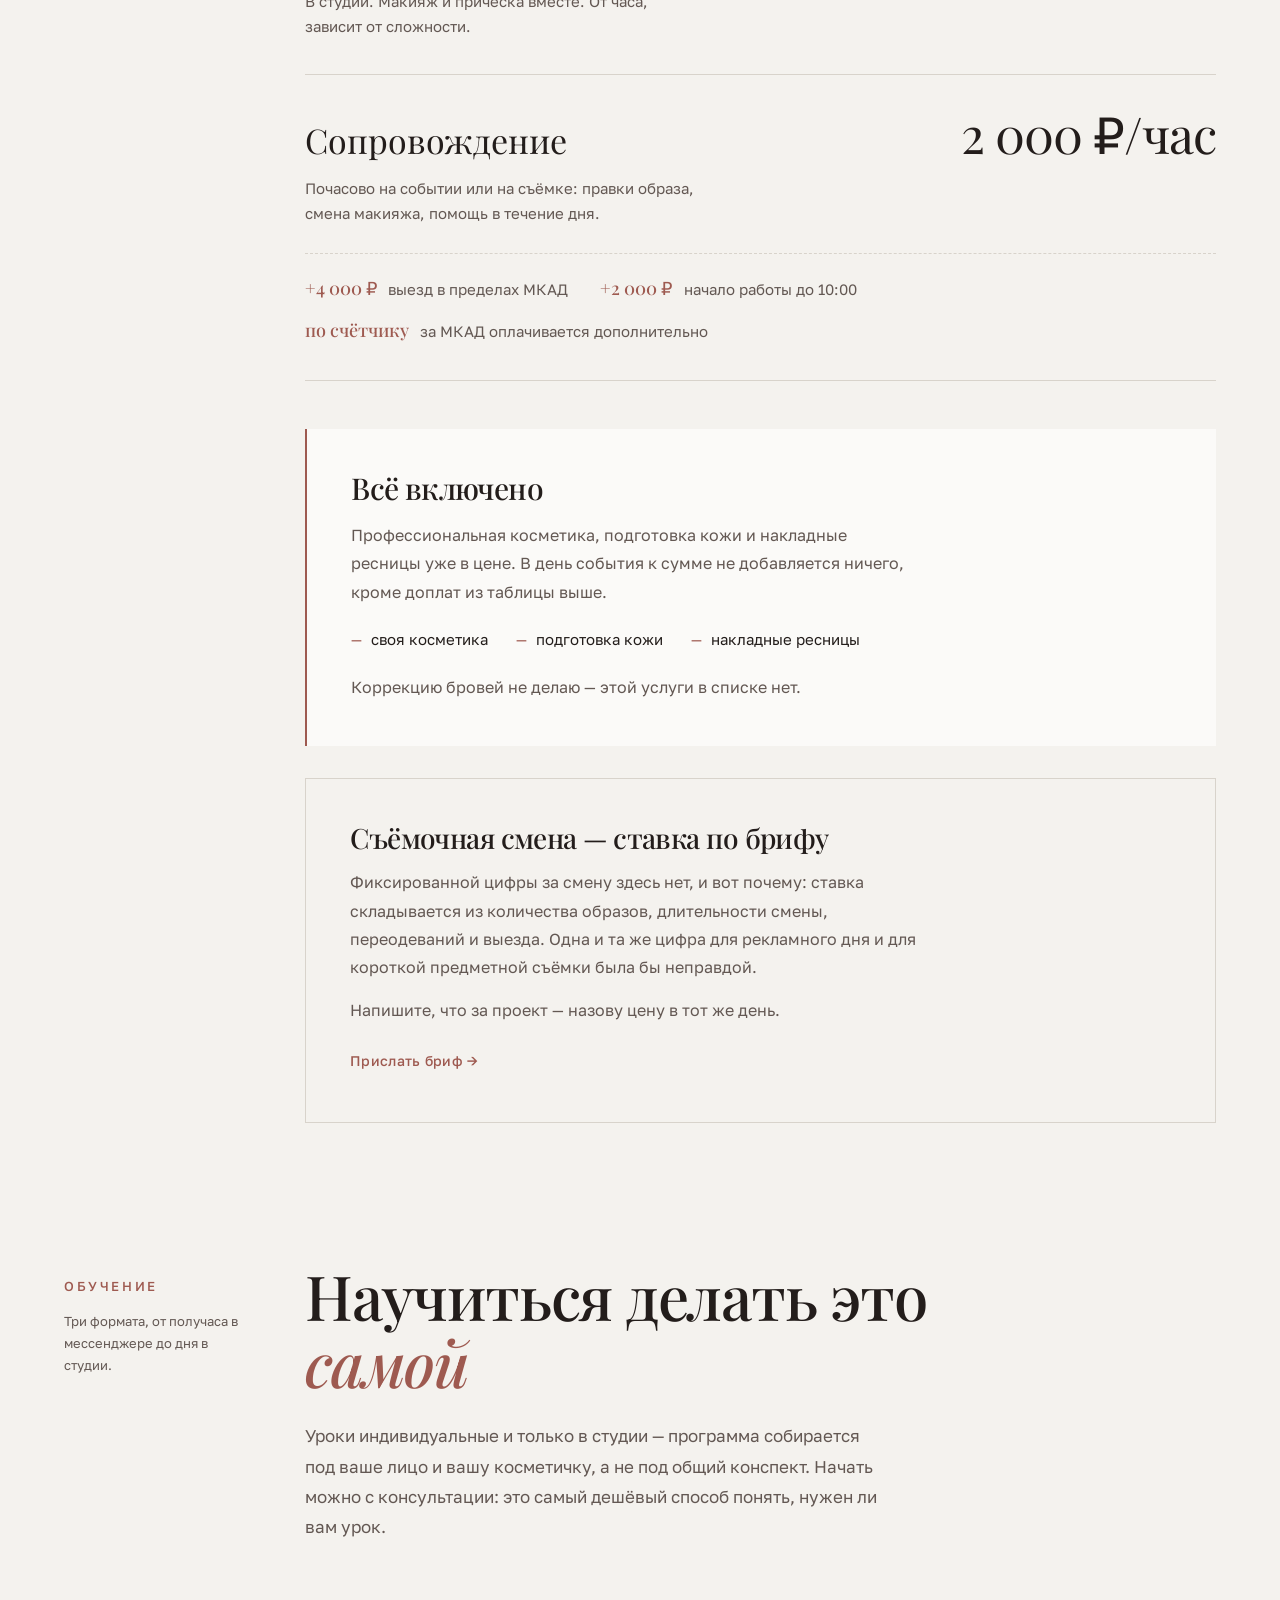
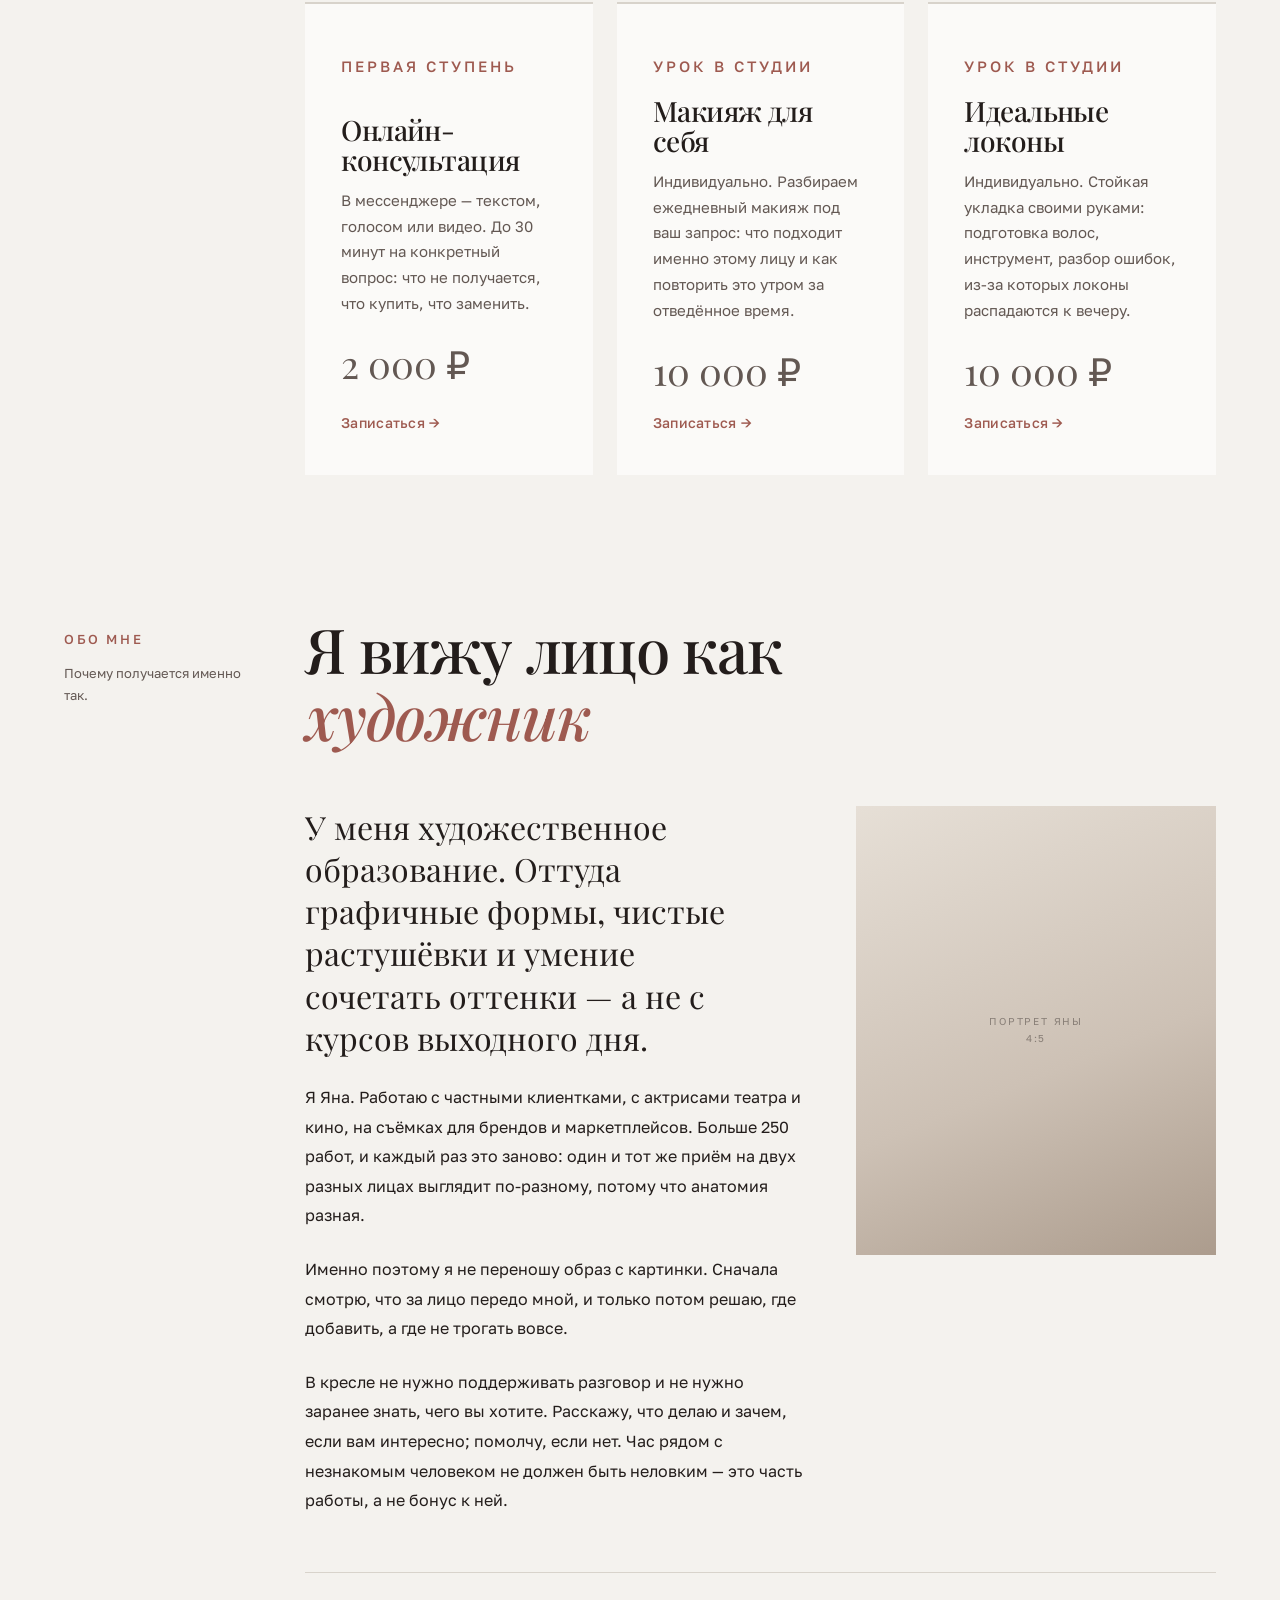
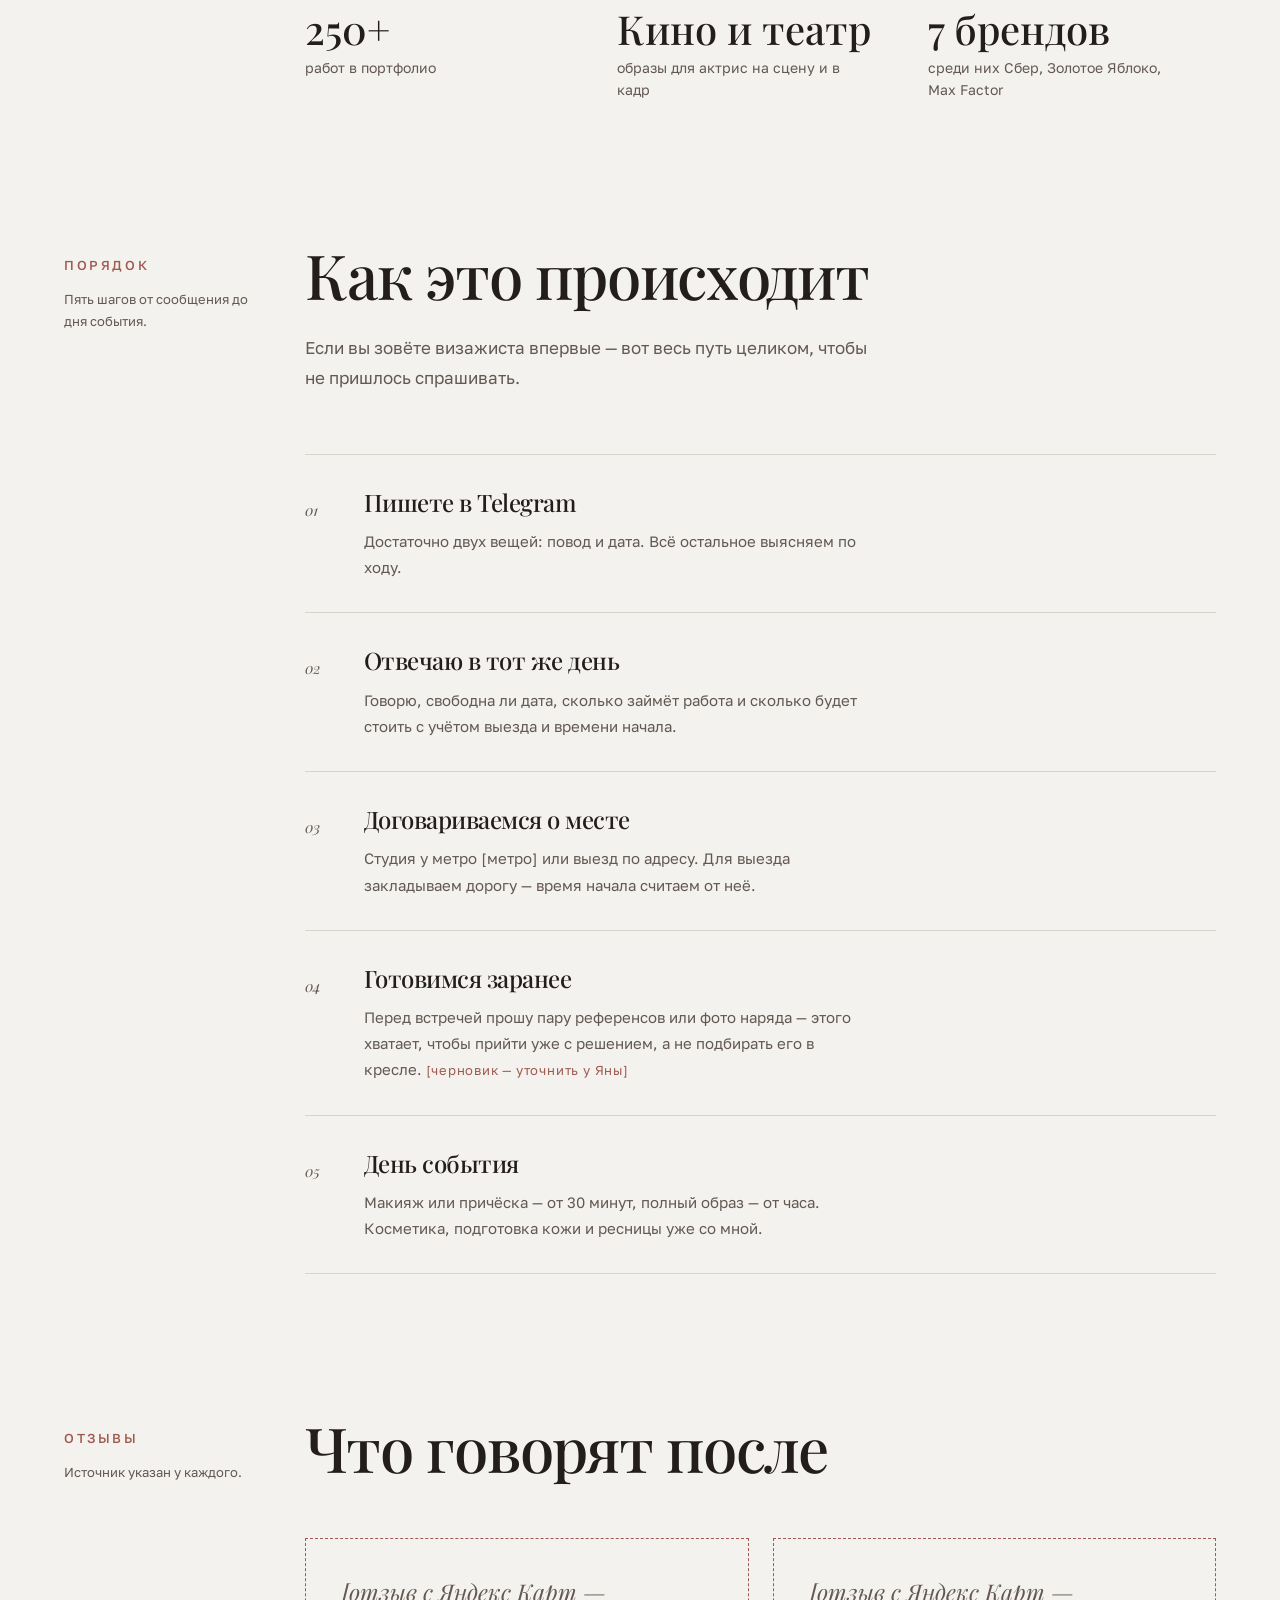
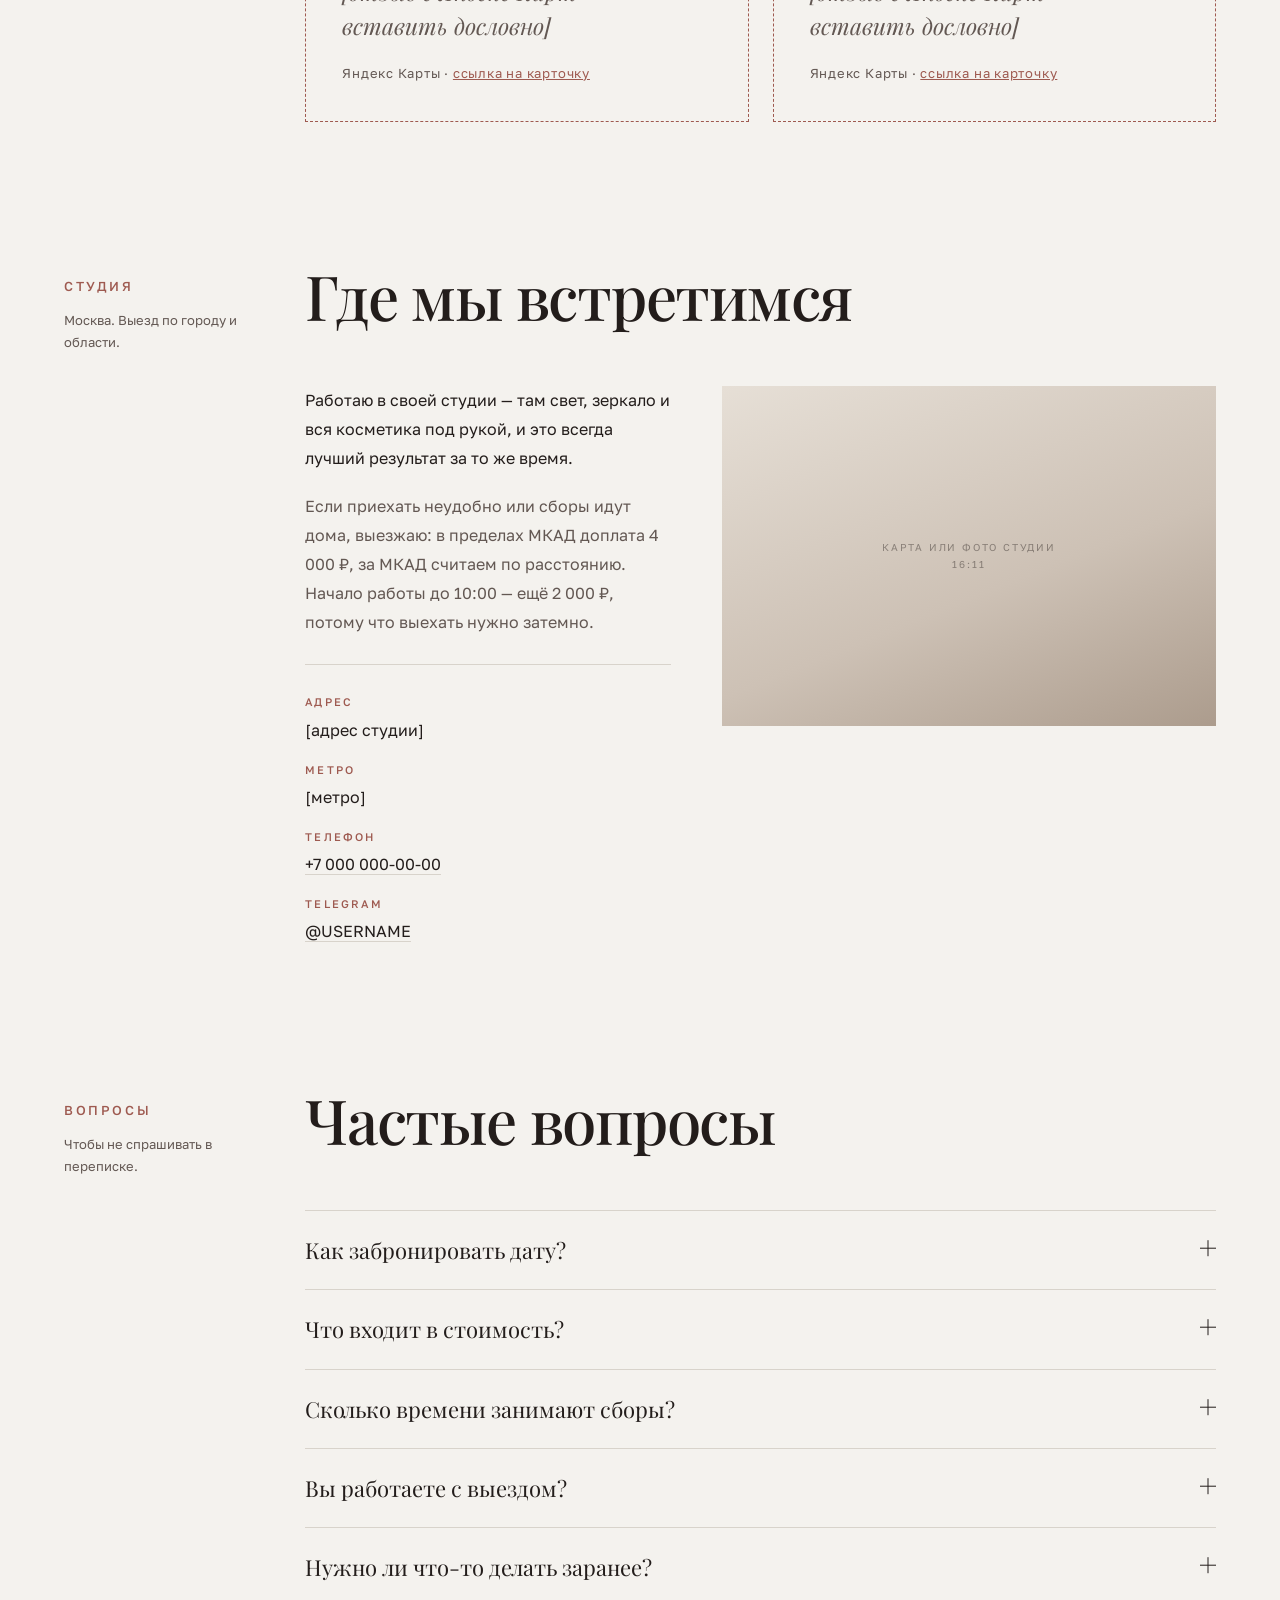
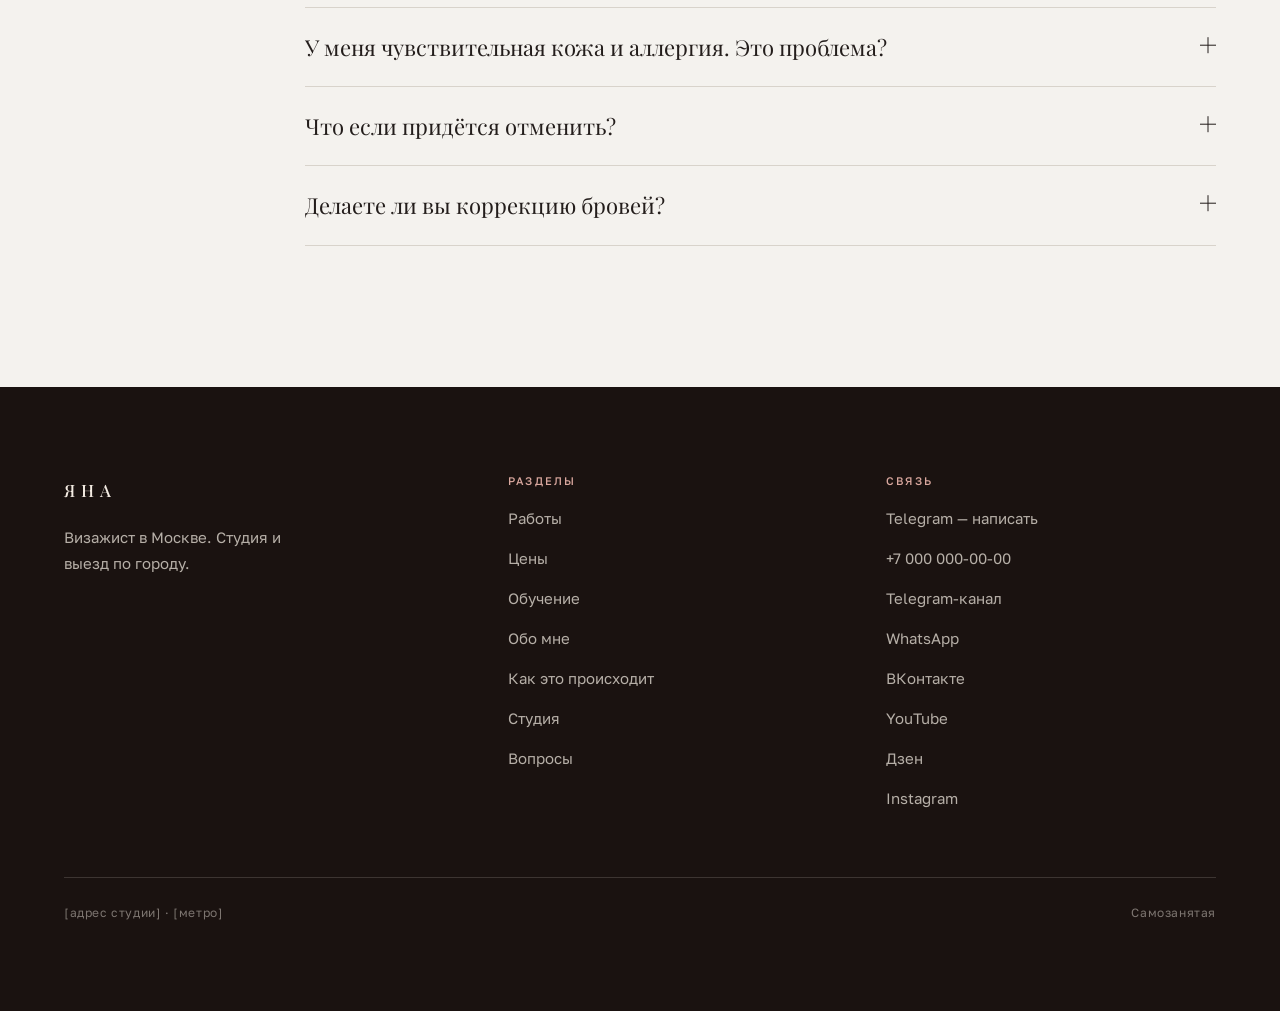
==== commit 32b5c820: "Move styles out of index.html into styles.css 31KB of CSS, 241 rules. index.html drops from 90KB to " ====
--- a/index.html
+++ b/index.html
@@ -108,604 +108,7 @@
      это были лишние файлы поверх и без того самой тяжёлой части страницы -->
 <link href="https://fonts.googleapis.com/css2?family=Golos+Text:wght@400;500&family=Playfair+Display:ital,wght@0,500;1,500&display=swap" rel="stylesheet">
 
-<style>
-/* ─────────────────────────────────────────────────────────────────────────
-   ТОКЕНЫ
-
-   Страница собрана из трёх источников по выбору заказчика:
-   · типографика и тон  — вариант C «Камерная»  (Playfair Display + Golos Text)
-   · первый экран       — вариант A «Разворот»  (тёмный тёплый, фото во всю ширину)
-   · остальная страница — вариант B «Полоса»    (почти белая тёплая бумага)
-
-   Акцент один — пыльная роза, но в двух светлотах: на почти белой бумаге
-   светлая роза даёт контраст 2.2:1 и не читается, поэтому для светлых
-   поверхностей взят тот же тон глубже.
-   ───────────────────────────────────────────────────────────────────────── */
-:root{
-  /* бумага основной части — из варианта B */
-  --paper:      #F4F2EE;
-  --paper-lift: #FBFAF8;
-  --paper-deep: #E9E5DE;
-  --line:       #D8D3CB;
-
-  /* чернила: тёплый тёмный, родственный первому экрану */
-  --ink:      #231D1B;
-  --ink-soft: #635853;
-
-  /* акцент — пыльная роза в двух светлотах */
-  --accent:      #9E5A50;   /* на светлом */
-  --accent-lift: #D9A79E;   /* на тёмном */
-
-  /* первый экран и подвал — из варианта A */
-  --dark:       #1A1210;
-  --cream:      #F3EBE2;
-  --cream-soft: rgba(243,235,226,.72);
-  --cream-dim:  rgba(243,235,226,.46);
-  --cream-line: rgba(243,235,226,.16);
-
-  --f-display:'Playfair Display', Georgia, 'Times New Roman', serif;
-  --f-body:'Golos Text', 'Helvetica Neue', Arial, sans-serif;
-
-  --gut:  clamp(1.25rem, 5vw, 4.5rem);
-  --wide: 1320px;
-  --sec:  clamp(4.5rem, 11vw, 9.5rem);
-  --head: 4.75rem;
-
-  --ease: cubic-bezier(.22,.61,.36,1);
-}
-
-*,*::before,*::after{box-sizing:border-box}
-html{-webkit-text-size-adjust:100%;scroll-behavior:smooth}
-body{
-  margin:0;
-  background:var(--paper);
-  color:var(--ink);
-  font-family:var(--f-body);
-  font-size:1rem;
-  line-height:1.8;
-  -webkit-font-smoothing:antialiased;
-  overflow-x:hidden;
-}
-img{max-width:100%;height:auto;display:block}
-h1,h2,h3,h4{margin:0;font-weight:500;font-family:var(--f-display);line-height:1.05;letter-spacing:-.02em}
-p{margin:0}
-a{color:inherit}
-ul{margin:0;padding:0;list-style:none}
-:focus-visible{outline:2px solid var(--accent);outline-offset:3px}
-
-/* Переход по якорю из меню не должен прятать заголовок под шапкой */
-[id]{scroll-margin-top:calc(var(--head) + 1rem)}
-
-.skip{
-  position:absolute;left:-9999px;top:0;z-index:100;
-  background:var(--ink);color:var(--paper);padding:.75rem 1.25rem;text-decoration:none;
-}
-.skip:focus{left:0}
-
-.wrap{max-width:var(--wide);margin:0 auto;padding-inline:var(--gut)}
-
-/* Служебный тип — капслок с разрядкой на Golos Text. Третьей гарнитуры нет
-   намеренно: каждый шрифтовой файл стоит миллисекунд, а обвал конверсии
-   приходится на первые две секунды (research §3.1) */
-.micro{
-  font-size:.6875rem;letter-spacing:.2em;text-transform:uppercase;
-  font-weight:500;line-height:1.6;
-}
-
-/* ── ШАПКА: кремовая поверх тёмного героя, чернильная на бумаге ────────── */
-.top{
-  position:fixed;top:0;left:0;right:0;z-index:60;
-  color:var(--cream);
-  border-bottom:1px solid transparent;
-  transition:background .45s var(--ease), color .45s var(--ease), border-color .45s var(--ease);
-}
-/* Прозрачная шапка нужна только в покое, на первом кадре героя. Как только
-   контент поехал под неё — подложка обязательна, иначе имя наезжает на кнопку */
-.top.is-dark{
-  background:rgba(26,18,16,.74);
-  backdrop-filter:blur(14px) saturate(1.2);
-  border-bottom-color:var(--cream-line);
-}
-.top.is-light{
-  color:var(--ink);
-  background:var(--paper);
-  background:color-mix(in srgb, var(--paper) 90%, transparent);
-  backdrop-filter:blur(14px) saturate(1.2);
-  border-bottom-color:var(--line);
-}
-.top__in{
-  max-width:var(--wide);margin:0 auto;
-  height:var(--head);padding-inline:var(--gut);
-  display:flex;align-items:center;gap:2rem;
-}
-/* Подстановка вместо логотипа: имя набрано текстом.
-   Знак встанет на это место без переверстки шапки (brief.md §11) */
-.mark{
-  font-family:var(--f-display);font-size:1.0625rem;font-weight:500;
-  letter-spacing:.34em;text-transform:uppercase;text-decoration:none;
-  margin-right:auto;white-space:nowrap;
-}
-.nav{display:flex;gap:1.75rem}
-.nav a{
-  text-decoration:none;font-size:.8125rem;letter-spacing:.04em;
-  opacity:.72;position:relative;padding-block:.25rem;
-  transition:opacity .3s var(--ease);
-}
-.nav a::after{
-  content:'';position:absolute;left:0;bottom:0;height:1px;width:100%;
-  background:currentColor;transform:scaleX(0);transform-origin:left;
-  transition:transform .4s var(--ease);
-}
-.nav a:hover{opacity:1}
-.nav a:hover::after{transform:scaleX(1)}
-.top__tg{
-  text-decoration:none;border:1px solid currentColor;opacity:.85;
-  padding:.5rem 1.0625rem;white-space:nowrap;
-  transition:opacity .3s var(--ease), background .3s var(--ease), color .3s var(--ease);
-}
-.top__tg:hover{opacity:1}
-.top.is-light .top__tg:hover{background:var(--ink);color:var(--paper)}
-@media (max-width:900px){ .nav{display:none} }
-
-/* ══ ПЕРВЫЙ ЭКРАН — вариант A: тёмный, фото во всю ширину ═══════════════ */
-.hero{
-  position:relative;min-height:100vh;min-height:100svh;
-  display:flex;flex-direction:column;
-  background:var(--dark);color:var(--cream);
-  isolation:isolate;
-}
-/* ЗАМЕНИТЬ: сюда ставится реальный кадр —
-   background-image: linear-gradient(...scrim...), url('фото.webp');
-   Градиент-затемнение снизу обязателен, иначе кремовый текст не читается */
-.hero__photo{
-  position:absolute;inset:0;z-index:-1;
-  background:
-    linear-gradient(to top, rgba(26,18,16,.90) 0%, rgba(26,18,16,.52) 34%, rgba(26,18,16,.14) 72%, rgba(26,18,16,.30) 100%),
-    radial-gradient(92% 74% at 66% 28%, #A98874 0%, #6B5147 44%, #3B2A25 76%, #221816 100%);
-}
-.hero__note{
-  position:absolute;top:calc(var(--head) + .75rem);right:var(--gut);
-  font-size:.625rem;letter-spacing:.18em;text-transform:uppercase;
-  color:var(--cream-dim);
-}
-.hero__in{
-  flex:1;display:flex;flex-direction:column;justify-content:flex-end;
-  max-width:var(--wide);width:100%;margin:0 auto;
-  padding:calc(var(--head) + 2rem) var(--gut) clamp(2.5rem,6vw,4.5rem);
-}
-.hero h1{
-  font-size:clamp(2.875rem,9.4vw,7.5rem);
-  line-height:1.0;letter-spacing:-.03em;
-}
-/* overflow:hidden нужен для въезда строки снизу, но он же срезает выносные
-   элементы кириллицы — «у», «д», «з». Padding расширяет маску вниз,
-   отрицательный margin возвращает исходную высоту блока */
-.hero h1 .ln{display:block;overflow:hidden;padding-bottom:.22em;margin-bottom:-.16em}
-.hero h1 .ln > span{display:block}
-.hero h1 em{font-style:italic;font-weight:500;color:var(--accent-lift)}
-
-.hero__lead{
-  /* курсивный хвост «у» в «узнаете» съедает верхний отступ — берём с запасом */
-  margin-top:clamp(2.25rem,4vw,3.25rem);
-  max-width:31ch;color:var(--cream-soft);
-  font-size:clamp(1rem,1.7vw,1.1875rem);line-height:1.72;
-}
-.hero__row{
-  margin-top:clamp(2rem,4vw,2.75rem);
-  display:flex;flex-wrap:wrap;align-items:center;gap:1.25rem 2rem;
-}
-.hero__geo{color:var(--cream-dim);letter-spacing:.16em}
-
-/* Строка брендов — шов между тёмной обложкой и светлым разворотом.
-   Названия набраны текстом, без фирменных логотипов (brief.md §7) */
-.hero__brands{
-  position:relative;border-top:1px solid var(--cream-line);
-  max-width:var(--wide);width:100%;margin:0 auto;
-  padding:1.25rem var(--gut);
-  display:flex;flex-wrap:wrap;align-items:baseline;gap:.6rem 1.75rem;
-  color:var(--cream-dim);
-}
-.hero__brands b{color:var(--accent-lift);font-weight:500}
-
-/* ── КНОПКИ ────────────────────────────────────────────────────────────── */
-.btn{
-  display:inline-flex;align-items:center;gap:.7rem;
-  font-family:var(--f-body);font-size:.75rem;font-weight:500;
-  letter-spacing:.14em;text-transform:uppercase;text-decoration:none;
-  padding:1.0625rem 2.125rem;
-  position:relative;overflow:hidden;
-  border:1px solid var(--accent);background:var(--accent);color:#fff;
-  transition:border-color .45s var(--ease);
-}
-.btn::before{
-  content:'';position:absolute;inset:0;background:var(--ink);
-  transform:translateY(101%);transition:transform .45s var(--ease);
-}
-.btn span{position:relative}
-.btn:hover{border-color:var(--ink)}
-.btn:hover::before{transform:translateY(0)}
-/* На тёмном первом экране кнопка светлее фона, а не темнее */
-.btn--onDark{border-color:var(--accent-lift);background:var(--accent-lift);color:#221816}
-.btn--onDark::before{background:var(--cream)}
-.btn--onDark:hover{border-color:var(--cream)}
-
-.link{
-  display:inline-block;text-decoration:none;color:var(--accent);
-  font-size:.875rem;font-weight:500;letter-spacing:.02em;
-  position:relative;padding-bottom:.25rem;
-}
-.link::after{
-  content:'';position:absolute;left:0;bottom:0;height:1px;width:100%;
-  background:currentColor;transform:scaleX(0);transform-origin:left;
-  transition:transform .45s var(--ease);
-}
-.link:hover::after{transform:scaleX(1)}
-.link .arw{display:inline-block;transition:transform .45s var(--ease)}
-.link:hover .arw{transform:translateX(5px)}
-
-/* ── СЕКЦИЯ: редакционная левая колонка-колонтитул ─────────────────────── */
-.sec{padding-block:var(--sec)}
-.sec + .sec{padding-top:0}
-.sec__grid{
-  display:grid;
-  grid-template-columns:minmax(140px,190px) minmax(0,1fr);
-  gap:clamp(1.75rem,4vw,4rem);
-}
-.sec__aside{position:sticky;top:calc(var(--head) + 1.5rem);align-self:start}
-.sec__aside .micro{color:var(--accent)}
-.sec__aside p{margin-top:.75rem;font-size:.8125rem;line-height:1.7;color:var(--ink-soft)}
-@media (max-width:860px){
-  .sec__grid{grid-template-columns:1fr;gap:1.25rem}
-  .sec__aside{position:static}
-  .sec__aside p{display:none}
-}
-.sec h2{font-size:clamp(2.125rem,5.2vw,3.875rem);line-height:1.08;max-width:17ch}
-.sec h2 em{font-style:italic;color:var(--accent)}
-.sec__intro{
-  margin-top:1.5rem;max-width:52ch;color:var(--ink-soft);
-  font-size:1.0625rem;line-height:1.78;
-}
-
-/* ── ПОРТФОЛИО: табы на :checked, без JS ───────────────────────────────── */
-.tabs{margin-top:clamp(2.5rem,5vw,3.75rem);position:relative}
-.tabs input{position:absolute;opacity:0;pointer-events:none;width:1px;height:1px}
-.tabs__bar{
-  display:flex;flex-wrap:wrap;align-items:flex-end;gap:0 2.25rem;
-  border-bottom:1px solid var(--line);
-}
-.tabs__bar label{
-  cursor:pointer;color:var(--ink-soft);
-  font-family:var(--f-display);font-size:clamp(1rem,2.1vw,1.375rem);
-  position:relative;padding-bottom:1rem;
-  transition:color .35s var(--ease);
-}
-.tabs__bar label::after{
-  content:'';position:absolute;left:0;right:0;bottom:-1px;height:1px;
-  background:var(--accent);transform:scaleX(0);transform-origin:left;
-  transition:transform .45s var(--ease);
-}
-.tabs__bar label:hover{color:var(--ink)}
-/* Инпуты стоят перед .tabs__bar, поэтому фокус ловится общим братом, а не «+» */
-#cat-1:focus-visible ~ .tabs__bar label[for="cat-1"],
-#cat-2:focus-visible ~ .tabs__bar label[for="cat-2"],
-#cat-3:focus-visible ~ .tabs__bar label[for="cat-3"],
-#cat-4:focus-visible ~ .tabs__bar label[for="cat-4"]{outline:2px solid var(--accent);outline-offset:4px}
-.tabs__panel{display:none;padding-top:clamp(2rem,4vw,3rem)}
-#cat-1:checked ~ .tabs__bar label[for="cat-1"],
-#cat-2:checked ~ .tabs__bar label[for="cat-2"],
-#cat-3:checked ~ .tabs__bar label[for="cat-3"],
-#cat-4:checked ~ .tabs__bar label[for="cat-4"]{color:var(--ink)}
-#cat-1:checked ~ .tabs__bar label[for="cat-1"]::after,
-#cat-2:checked ~ .tabs__bar label[for="cat-2"]::after,
-#cat-3:checked ~ .tabs__bar label[for="cat-3"]::after,
-#cat-4:checked ~ .tabs__bar label[for="cat-4"]::after{transform:scaleX(1)}
-#cat-1:checked ~ #panel-1,
-#cat-2:checked ~ #panel-2,
-#cat-3:checked ~ #panel-3,
-#cat-4:checked ~ #panel-4{display:block;animation:panelIn .55s var(--ease) both}
-@keyframes panelIn{from{opacity:0;transform:translateY(10px)}to{opacity:1;transform:none}}
-@media (max-width:560px){
-  .tabs__bar{gap:0 1.125rem}
-  .tabs__bar label{font-size:.9375rem}
-}
-@media (max-width:380px){
-  .tabs__bar{gap:0 .875rem}
-  .tabs__bar label{font-size:.875rem}
-}
-
-/* ── «ПОКАЗАТЬ ЕЩЁ» ────────────────────────────────────────────────────
-   Карточки сверх первой порции лежат в разметке, а не подгружаются
-   скриптом. Две причины: робот видит все работы — иначе смысл раздела
-   для поиска теряется; а loading="lazy" не даёт браузеру качать скрытые
-   изображения, поэтому вес первой загрузки от них не растёт */
-/* Специфичность здесь не украшение: одиночный .is-hidden (0,1,0) равен
-   .work{display:block} ниже по файлу, и при равенстве побеждает последнее
-   правило — карточки оставались видимыми. Селектор с родителем (0,2,0)
-   выигрывает независимо от порядка правил */
-.works > .is-hidden,
-.proj > .is-hidden{display:none}
-.more-row{margin-top:clamp(1.75rem,3.5vw,2.5rem)}
-/* Без JS кнопки нет: мёртвая кнопка хуже её отсутствия.
-   Видны первые шесть работ, страница остаётся полной для робота */
-.more{display:none}
-.js .more{
-  display:inline-flex;align-items:center;gap:.6rem;
-  font-family:var(--f-body);font-size:.75rem;font-weight:500;
-  letter-spacing:.14em;text-transform:uppercase;
-  padding:.9375rem 2rem;cursor:pointer;border-radius:0;
-  background:transparent;color:var(--ink);border:1px solid var(--line);
-  transition:border-color .35s var(--ease), color .35s var(--ease);
-}
-.js .more:hover{border-color:var(--accent);color:var(--accent)}
-.more[hidden]{display:none}
-
-.works{display:grid;gap:clamp(1rem,2.2vw,1.75rem);grid-template-columns:repeat(3,1fr)}
-@media (max-width:860px){ .works{grid-template-columns:repeat(2,1fr)} }
-@media (max-width:520px){ .works{grid-template-columns:1fr} }
-.work{display:block;text-decoration:none;margin:0}
-.work__media{overflow:hidden;background:var(--paper-deep)}
-.work__media .ph{aspect-ratio:3/4;transition:transform .8s var(--ease)}
-.work:hover .work__media .ph{transform:scale(1.035)}
-.work figcaption{margin-top:.875rem;font-size:.875rem;line-height:1.55}
-.work .cred{display:block;margin-top:.3rem;color:var(--ink-soft);font-size:.75rem;letter-spacing:.04em}
-
-/* Съёмки поданы проектами, а не папкой фото (приём EvaGher, research §1.5) */
-.proj{display:grid;gap:clamp(1.5rem,3vw,2.5rem)}
-.proj__row{
-  display:grid;grid-template-columns:minmax(0,.85fr) minmax(0,1.15fr);
-  gap:clamp(1.25rem,3vw,2.5rem);align-items:center;
-  padding-bottom:clamp(1.5rem,3vw,2.5rem);border-bottom:1px solid var(--line);
-}
-.proj__row:last-child{border-bottom:0;padding-bottom:0}
-.proj__row .ph{aspect-ratio:4/3}
-.proj__meta{display:flex;gap:1.25rem;color:var(--accent)}
-.proj__row h3{margin-top:.75rem;font-size:clamp(1.5rem,3vw,2.25rem)}
-.proj__row p{margin-top:.75rem;color:var(--ink-soft);max-width:46ch;font-size:.9375rem;line-height:1.72}
-@media (max-width:720px){ .proj__row{grid-template-columns:1fr} }
-
-.cta-row{margin-top:clamp(2rem,4vw,3rem)}
-
-/* ── ПРАЙС: сигнатурный блок страницы ──────────────────────────────────
-   Цены набраны антиквой в заголовочном кегле. Причина не декоративная:
-   8 000 ₽ — нижняя граница московского коридора (research §2.6), и цифра
-   должна читаться как уверенность, а не как уровень мастера (brief §8) */
-.price{margin-top:clamp(2.5rem,5vw,3.75rem);border-top:1px solid var(--ink)}
-.price__row{
-  display:grid;grid-template-columns:minmax(0,1fr) auto;
-  gap:.5rem clamp(1.5rem,4vw,3rem);align-items:baseline;
-  padding-block:clamp(1.5rem,3vw,2.125rem);
-  border-bottom:1px solid var(--line);
-}
-.price__name{font-family:var(--f-display);font-size:clamp(1.375rem,3.2vw,2.125rem);line-height:1.16}
-.price__what{
-  grid-column:1;margin-top:.5rem;max-width:44ch;
-  color:var(--ink-soft);font-size:.9375rem;line-height:1.7;
-}
-.price__val{
-  font-family:var(--f-display);font-size:clamp(1.75rem,4.4vw,3.125rem);
-  line-height:1;white-space:nowrap;letter-spacing:-.02em;
-  grid-column:2;grid-row:1;
-}
-/* На узком экране цена уходит под название, а не сжимает его в столбик */
-@media (max-width:560px){
-  .price__row{grid-template-columns:1fr}
-  .price__val{grid-column:1;grid-row:auto;order:2;color:var(--accent)}
-  .price__what{order:3;margin-top:.75rem}
-  .price__add{order:4}
-}
-/* Наценки — подстроками того же ряда: видно, что это добавка к цене
-   выше, а не отдельный скрытый платёж (research §2.7, п.4) */
-.price__add{
-  grid-column:1/-1;margin-top:1.125rem;
-  display:flex;flex-wrap:wrap;gap:.6rem 2rem;
-  padding-top:1.125rem;border-top:1px dashed var(--line);
-}
-.price__add div{display:flex;align-items:baseline;gap:.7rem;color:var(--ink-soft);font-size:.9375rem}
-.price__add b{
-  font-family:var(--f-display);font-weight:500;color:var(--accent);
-  font-size:1.125rem;white-space:nowrap;
-}
-
-/* «Всё включено» — обязательный сосед прайса (brief §8) */
-.included{
-  margin-top:clamp(2rem,4vw,3rem);padding:clamp(1.5rem,3.5vw,2.75rem);
-  background:var(--paper-lift);border-left:2px solid var(--accent);
-}
-.included h3{font-size:clamp(1.375rem,2.8vw,1.875rem);max-width:20ch}
-.included p{margin-top:1rem;color:var(--ink-soft);max-width:56ch;line-height:1.78}
-.included ul{
-  margin-top:1.25rem;display:flex;flex-wrap:wrap;gap:.6rem 1.75rem;font-size:.9375rem;
-}
-.included li::before{content:'—';color:var(--accent);margin-right:.55rem}
-
-/* Смена «по запросу» — с объяснением, не голое «цены по запросу»
-   (research §1.6, п.4: без объяснения так не делает никто из премиума) */
-.onreq{
-  margin-top:clamp(1.5rem,3vw,2rem);padding:clamp(1.5rem,3.5vw,2.75rem);
-  border:1px solid var(--line);
-}
-.onreq h3{font-size:clamp(1.25rem,2.6vw,1.75rem)}
-.onreq p{margin-top:1rem;color:var(--ink-soft);max-width:58ch;line-height:1.78}
-.onreq .link{margin-top:1.5rem}
-
-/* ── ОБУЧЕНИЕ: лестница форматов ───────────────────────────────────────── */
-.learn{margin-top:clamp(2.5rem,5vw,3.75rem);display:grid;gap:clamp(1rem,2.2vw,1.5rem);grid-template-columns:repeat(3,1fr)}
-@media (max-width:860px){ .learn{grid-template-columns:1fr} }
-.lcard{
-  display:flex;flex-direction:column;
-  padding:clamp(1.5rem,3vw,2.25rem);background:var(--paper-lift);
-  border-top:2px solid var(--line);
-  transition:border-color .45s var(--ease), transform .45s var(--ease);
-}
-.lcard:hover{border-top-color:var(--accent);transform:translateY(-4px)}
-.lcard .micro{color:var(--accent)}
-.lcard h3{margin-top:1rem;font-size:clamp(1.375rem,2.6vw,1.75rem);max-width:14ch}
-.lcard p{margin-top:.875rem;color:var(--ink-soft);font-size:.9375rem;line-height:1.72;flex:1}
-.lcard .lp{font-family:var(--f-display);font-size:clamp(1.75rem,3.4vw,2.375rem);margin-top:1.75rem;line-height:1}
-.lcard .link{margin-top:1.25rem;align-self:start}
-
-/* ── ОБО МНЕ ───────────────────────────────────────────────────────────── */
-.about__grid{
-  margin-top:clamp(2.5rem,5vw,3.5rem);
-  display:grid;grid-template-columns:minmax(0,1fr) minmax(0,.72fr);
-  gap:clamp(2rem,4vw,3.5rem);align-items:start;
-}
-@media (max-width:860px){ .about__grid{grid-template-columns:1fr} }
-.about__text p{margin-top:1.5rem;max-width:56ch;line-height:1.85}
-.about__text p:first-child{margin-top:0}
-.about__text .big{
-  font-family:var(--f-display);font-size:clamp(1.4375rem,3vw,2rem);
-  line-height:1.32;max-width:23ch;
-}
-.about__figure .ph{aspect-ratio:4/5}
-.facts{
-  margin-top:clamp(2.5rem,5vw,3.5rem);display:grid;
-  grid-template-columns:repeat(3,1fr);gap:1.5rem;
-  border-top:1px solid var(--line);padding-top:clamp(1.5rem,3vw,2.25rem);
-}
-@media (max-width:640px){ .facts{grid-template-columns:1fr;gap:1.25rem} }
-.facts b{display:block;font-family:var(--f-display);font-weight:500;font-size:clamp(1.75rem,3.6vw,2.5rem);line-height:1}
-.facts span{display:block;margin-top:.5rem;color:var(--ink-soft);font-size:.875rem;line-height:1.6;max-width:26ch}
-
-/* ── КАК ЭТО ПРОИСХОДИТ ────────────────────────────────────────────────
-   Единственная секция с нумерацией: здесь порядок несёт смысл */
-.steps{margin-top:clamp(2.5rem,5vw,3.75rem);border-top:1px solid var(--line)}
-.step{
-  display:grid;grid-template-columns:auto minmax(0,1fr);
-  gap:clamp(1.25rem,3vw,2.5rem);align-items:start;
-  padding-block:clamp(1.5rem,3vw,2rem);border-bottom:1px solid var(--line);
-}
-.step__n{
-  font-family:var(--f-display);font-style:italic;color:var(--accent);
-  font-size:clamp(1.125rem,2.2vw,1.5rem);line-height:1.2;min-width:2.5ch;
-}
-.step h3{font-size:clamp(1.125rem,2.4vw,1.5rem);line-height:1.3}
-.step p{margin-top:.625rem;color:var(--ink-soft);max-width:56ch;font-size:.9375rem;line-height:1.75}
-
-/* ── ОТЗЫВЫ ────────────────────────────────────────────────────────────── */
-.revs{margin-top:clamp(2.5rem,5vw,3.5rem);display:grid;grid-template-columns:repeat(2,1fr);gap:clamp(1rem,2.2vw,1.5rem)}
-@media (max-width:760px){ .revs{grid-template-columns:1fr} }
-.rev{padding:clamp(1.5rem,3vw,2.25rem);background:var(--paper-lift);margin:0}
-.rev blockquote{margin:0;font-family:var(--f-display);font-size:clamp(1.125rem,2.2vw,1.4375rem);line-height:1.45}
-.rev figcaption{margin-top:1.25rem;color:var(--ink-soft);font-size:.8125rem;letter-spacing:.06em}
-.rev--todo{border:1px dashed var(--accent);background:transparent}
-.rev--todo blockquote{color:var(--ink-soft);font-style:italic}
-
-/* ── СТУДИЯ ────────────────────────────────────────────────────────────── */
-.studio__grid{
-  margin-top:clamp(2.5rem,5vw,3.5rem);display:grid;
-  grid-template-columns:minmax(0,.85fr) minmax(0,1.15fr);
-  gap:clamp(2rem,4vw,3.5rem);align-items:start;
-}
-@media (max-width:860px){ .studio__grid{grid-template-columns:1fr} }
-.studio__text p{margin-top:1.25rem;color:var(--ink-soft);max-width:48ch;line-height:1.8}
-.studio__text p:first-child{margin-top:0;color:var(--ink)}
-.studio__addr{
-  margin-top:1.75rem;padding-top:1.75rem;border-top:1px solid var(--line);
-  display:grid;gap:1rem;
-}
-.studio__addr div span{display:block;color:var(--accent);margin-bottom:.3rem}
-.studio__addr a{text-decoration:none;border-bottom:1px solid var(--line);transition:border-color .3s var(--ease)}
-.studio__addr a:hover{border-color:var(--accent)}
-.studio__map .ph{aspect-ratio:16/11}
-
-/* ── FAQ ───────────────────────────────────────────────────────────────── */
-.faq{margin-top:clamp(2.5rem,5vw,3.5rem);border-top:1px solid var(--line);max-width:60rem}
-.faq details{border-bottom:1px solid var(--line)}
-.faq summary{
-  cursor:pointer;list-style:none;padding-block:clamp(1.125rem,2.4vw,1.5rem);
-  display:flex;gap:1.5rem;align-items:baseline;justify-content:space-between;
-  font-family:var(--f-display);font-size:clamp(1.0625rem,2.2vw,1.375rem);
-  line-height:1.38;transition:color .3s var(--ease);
-}
-.faq summary::-webkit-details-marker{display:none}
-.faq summary:hover{color:var(--accent)}
-.faq summary .sign{flex:none;width:1rem;height:1rem;position:relative;translate:0 -.15em}
-.faq summary .sign::before,
-.faq summary .sign::after{
-  content:'';position:absolute;left:0;top:50%;width:100%;height:1px;background:currentColor;
-  transition:transform .4s var(--ease);
-}
-.faq summary .sign::after{transform:rotate(90deg)}
-.faq details[open] summary .sign::after{transform:rotate(0)}
-.faq details[open] summary{color:var(--accent)}
-.faq__a{padding-bottom:1.5rem;max-width:58ch;color:var(--ink-soft);line-height:1.8}
-.faq__a p + p{margin-top:.875rem}
-.todo{color:var(--accent);font-size:.8125rem;letter-spacing:.06em}
-
-/* ── ПОДВАЛ: тем же тоном, что первый экран — тёмное начало, тёмный конец ─ */
-.foot{background:var(--dark);color:var(--cream);padding-block:clamp(3rem,7vw,5.5rem)}
-.foot__grid{display:grid;grid-template-columns:minmax(0,1.2fr) repeat(2,minmax(0,1fr));gap:clamp(2rem,4vw,3rem)}
-@media (max-width:860px){ .foot__grid{grid-template-columns:1fr 1fr} }
-@media (max-width:560px){ .foot__grid{grid-template-columns:1fr} }
-.foot .mark{display:inline-block;margin:0 0 1.25rem}
-.foot__claim{color:var(--cream-soft);max-width:26ch;font-size:.9375rem;line-height:1.7}
-.foot h4{
-  font-family:var(--f-body);font-size:.6875rem;letter-spacing:.2em;
-  text-transform:uppercase;font-weight:500;color:var(--accent-lift);
-}
-.foot ul{margin-top:1.125rem;display:grid;gap:.7rem}
-.foot a{text-decoration:none;font-size:.9375rem;color:var(--cream-soft);transition:color .3s var(--ease)}
-.foot a:hover{color:var(--cream)}
-.foot__bottom{
-  margin-top:clamp(2.5rem,5vw,4rem);padding-top:1.5rem;
-  border-top:1px solid var(--cream-line);
-  display:flex;flex-wrap:wrap;gap:.75rem 2rem;justify-content:space-between;
-  color:var(--cream-dim);font-size:.75rem;letter-spacing:.05em;
-}
-
-/* ── СКВОЗНАЯ ПЛАВАЮЩАЯ КНОПКА ─────────────────────────────────────────── */
-.float{
-  position:fixed;right:clamp(1rem,3vw,2rem);bottom:clamp(1rem,3vw,2rem);z-index:70;
-  display:inline-flex;align-items:center;gap:.6rem;
-  padding:.9rem 1.375rem;text-decoration:none;
-  background:var(--ink);color:var(--paper);
-  font-size:.75rem;font-weight:500;letter-spacing:.12em;text-transform:uppercase;
-  box-shadow:0 12px 36px -16px rgba(35,29,27,.7);
-  opacity:0;transform:translateY(14px);pointer-events:none;
-  transition:opacity .5s var(--ease), transform .5s var(--ease), background .35s var(--ease);
-}
-.float.is-on{opacity:1;transform:none;pointer-events:auto}
-.float:hover{background:var(--accent)}
-.float svg{flex:none}
-@media (max-width:520px){ .float{padding:.8rem 1.125rem;font-size:.6875rem} }
-
-/* ── ЗАГЛУШКИ ФОТО ─────────────────────────────────────────────────────── */
-.ph{
-  position:relative;width:100%;
-  background:linear-gradient(158deg,#E6DFD6,#CDC1B5 58%,#AC9C8D);
-  display:grid;place-items:center;
-}
-.ph span{
-  font-size:.625rem;letter-spacing:.18em;text-transform:uppercase;
-  color:rgba(35,29,27,.42);text-align:center;padding:1.25rem;line-height:1.7;
-}
-
-/* ── ДВИЖЕНИЕ ──────────────────────────────────────────────────────────
-   Первый экран — одна срежиссированная сцена на CSS (работает без JS).
-   Дальше по странице — один и тот же тихий приём, без разнобоя */
-@keyframes rise{from{transform:translateY(105%)}to{transform:translateY(0)}}
-@keyframes fade{from{opacity:0}to{opacity:1}}
-@keyframes scrim{from{opacity:0;transform:scale(1.05)}to{opacity:1;transform:none}}
-
-.hero__photo{animation:scrim 1.5s var(--ease) both}
-.hero h1 .ln > span{animation:rise 1s var(--ease) both}
-.hero h1 .ln:nth-child(1) > span{animation-delay:.28s}
-.hero h1 .ln:nth-child(2) > span{animation-delay:.38s}
-.hero__lead{animation:fade .9s var(--ease) .66s both}
-.hero__row{animation:fade .9s var(--ease) .8s both}
-.hero__brands{animation:fade .9s var(--ease) .96s both}
-.hero__note{animation:fade .9s var(--ease) 1.1s both}
-
-.js .rv{opacity:0;transform:translateY(12px)}
-.js .rv.is-in{opacity:1;transform:none;transition:opacity .8s var(--ease), transform .8s var(--ease)}
-
-@media (prefers-reduced-motion:reduce){
-  html{scroll-behavior:auto}
-  *,*::before,*::after{animation:none!important;transition-duration:.01ms!important}
-  .js .rv{opacity:1;transform:none}
-}
-</style>
+<link rel="stylesheet" href="styles.css">
 </head>
 
 <body>
--- a/styles.css
+++ b/styles.css
@@ -0,0 +1,607 @@
+/* ═══════════════════════════════════════════════════════════════════════
+   Стили сайта визажиста Яны.
+
+   Вынесены из index.html 2026-08-19. Правки цвета, типографики и раскладки
+   идут сюда; разметка и тексты остаются в index.html.
+
+   Порядок правил значим: утилита .is-hidden привязана к родителю
+   (.works > .is-hidden), потому что одиночный класс проигрывает по порядку
+   правилу .work{display:block} ниже по файлу.
+   ═══════════════════════════════════════════════════════════════════════ */
+
+/* ─────────────────────────────────────────────────────────────────────────
+   ТОКЕНЫ
+
+   Страница собрана из трёх источников по выбору заказчика:
+   · типографика и тон  — вариант C «Камерная»  (Playfair Display + Golos Text)
+   · первый экран       — вариант A «Разворот»  (тёмный тёплый, фото во всю ширину)
+   · остальная страница — вариант B «Полоса»    (почти белая тёплая бумага)
+
+   Акцент один — пыльная роза, но в двух светлотах: на почти белой бумаге
+   светлая роза даёт контраст 2.2:1 и не читается, поэтому для светлых
+   поверхностей взят тот же тон глубже.
+   ───────────────────────────────────────────────────────────────────────── */
+:root{
+  /* бумага основной части — из варианта B */
+  --paper:      #F4F2EE;
+  --paper-lift: #FBFAF8;
+  --paper-deep: #E9E5DE;
+  --line:       #D8D3CB;
+
+  /* чернила: тёплый тёмный, родственный первому экрану */
+  --ink:      #231D1B;
+  --ink-soft: #635853;
+
+  /* акцент — пыльная роза в двух светлотах */
+  --accent:      #9E5A50;   /* на светлом */
+  --accent-lift: #D9A79E;   /* на тёмном */
+
+  /* первый экран и подвал — из варианта A */
+  --dark:       #1A1210;
+  --cream:      #F3EBE2;
+  --cream-soft: rgba(243,235,226,.72);
+  --cream-dim:  rgba(243,235,226,.46);
+  --cream-line: rgba(243,235,226,.16);
+
+  --f-display:'Playfair Display', Georgia, 'Times New Roman', serif;
+  --f-body:'Golos Text', 'Helvetica Neue', Arial, sans-serif;
+
+  --gut:  clamp(1.25rem, 5vw, 4.5rem);
+  --wide: 1320px;
+  --sec:  clamp(4.5rem, 11vw, 9.5rem);
+  --head: 4.75rem;
+
+  --ease: cubic-bezier(.22,.61,.36,1);
+}
+
+*,*::before,*::after{box-sizing:border-box}
+html{-webkit-text-size-adjust:100%;scroll-behavior:smooth}
+body{
+  margin:0;
+  background:var(--paper);
+  color:var(--ink);
+  font-family:var(--f-body);
+  font-size:1rem;
+  line-height:1.8;
+  -webkit-font-smoothing:antialiased;
+  overflow-x:hidden;
+}
+img{max-width:100%;height:auto;display:block}
+h1,h2,h3,h4{margin:0;font-weight:500;font-family:var(--f-display);line-height:1.05;letter-spacing:-.02em}
+p{margin:0}
+a{color:inherit}
+ul{margin:0;padding:0;list-style:none}
+:focus-visible{outline:2px solid var(--accent);outline-offset:3px}
+
+/* Переход по якорю из меню не должен прятать заголовок под шапкой */
+[id]{scroll-margin-top:calc(var(--head) + 1rem)}
+
+.skip{
+  position:absolute;left:-9999px;top:0;z-index:100;
+  background:var(--ink);color:var(--paper);padding:.75rem 1.25rem;text-decoration:none;
+}
+.skip:focus{left:0}
+
+.wrap{max-width:var(--wide);margin:0 auto;padding-inline:var(--gut)}
+
+/* Служебный тип — капслок с разрядкой на Golos Text. Третьей гарнитуры нет
+   намеренно: каждый шрифтовой файл стоит миллисекунд, а обвал конверсии
+   приходится на первые две секунды (research §3.1) */
+.micro{
+  font-size:.6875rem;letter-spacing:.2em;text-transform:uppercase;
+  font-weight:500;line-height:1.6;
+}
+
+/* ── ШАПКА: кремовая поверх тёмного героя, чернильная на бумаге ────────── */
+.top{
+  position:fixed;top:0;left:0;right:0;z-index:60;
+  color:var(--cream);
+  border-bottom:1px solid transparent;
+  transition:background .45s var(--ease), color .45s var(--ease), border-color .45s var(--ease);
+}
+/* Прозрачная шапка нужна только в покое, на первом кадре героя. Как только
+   контент поехал под неё — подложка обязательна, иначе имя наезжает на кнопку */
+.top.is-dark{
+  background:rgba(26,18,16,.74);
+  backdrop-filter:blur(14px) saturate(1.2);
+  border-bottom-color:var(--cream-line);
+}
+.top.is-light{
+  color:var(--ink);
+  background:var(--paper);
+  background:color-mix(in srgb, var(--paper) 90%, transparent);
+  backdrop-filter:blur(14px) saturate(1.2);
+  border-bottom-color:var(--line);
+}
+.top__in{
+  max-width:var(--wide);margin:0 auto;
+  height:var(--head);padding-inline:var(--gut);
+  display:flex;align-items:center;gap:2rem;
+}
+/* Подстановка вместо логотипа: имя набрано текстом.
+   Знак встанет на это место без переверстки шапки (brief.md §11) */
+.mark{
+  font-family:var(--f-display);font-size:1.0625rem;font-weight:500;
+  letter-spacing:.34em;text-transform:uppercase;text-decoration:none;
+  margin-right:auto;white-space:nowrap;
+}
+.nav{display:flex;gap:1.75rem}
+.nav a{
+  text-decoration:none;font-size:.8125rem;letter-spacing:.04em;
+  opacity:.72;position:relative;padding-block:.25rem;
+  transition:opacity .3s var(--ease);
+}
+.nav a::after{
+  content:'';position:absolute;left:0;bottom:0;height:1px;width:100%;
+  background:currentColor;transform:scaleX(0);transform-origin:left;
+  transition:transform .4s var(--ease);
+}
+.nav a:hover{opacity:1}
+.nav a:hover::after{transform:scaleX(1)}
+.top__tg{
+  text-decoration:none;border:1px solid currentColor;opacity:.85;
+  padding:.5rem 1.0625rem;white-space:nowrap;
+  transition:opacity .3s var(--ease), background .3s var(--ease), color .3s var(--ease);
+}
+.top__tg:hover{opacity:1}
+.top.is-light .top__tg:hover{background:var(--ink);color:var(--paper)}
+@media (max-width:900px){ .nav{display:none} }
+
+/* ══ ПЕРВЫЙ ЭКРАН — вариант A: тёмный, фото во всю ширину ═══════════════ */
+.hero{
+  position:relative;min-height:100vh;min-height:100svh;
+  display:flex;flex-direction:column;
+  background:var(--dark);color:var(--cream);
+  isolation:isolate;
+}
+/* ЗАМЕНИТЬ: сюда ставится реальный кадр —
+   background-image: linear-gradient(...scrim...), url('фото.webp');
+   Градиент-затемнение снизу обязателен, иначе кремовый текст не читается */
+.hero__photo{
+  position:absolute;inset:0;z-index:-1;
+  background:
+    linear-gradient(to top, rgba(26,18,16,.90) 0%, rgba(26,18,16,.52) 34%, rgba(26,18,16,.14) 72%, rgba(26,18,16,.30) 100%),
+    radial-gradient(92% 74% at 66% 28%, #A98874 0%, #6B5147 44%, #3B2A25 76%, #221816 100%);
+}
+.hero__note{
+  position:absolute;top:calc(var(--head) + .75rem);right:var(--gut);
+  font-size:.625rem;letter-spacing:.18em;text-transform:uppercase;
+  color:var(--cream-dim);
+}
+.hero__in{
+  flex:1;display:flex;flex-direction:column;justify-content:flex-end;
+  max-width:var(--wide);width:100%;margin:0 auto;
+  padding:calc(var(--head) + 2rem) var(--gut) clamp(2.5rem,6vw,4.5rem);
+}
+.hero h1{
+  font-size:clamp(2.875rem,9.4vw,7.5rem);
+  line-height:1.0;letter-spacing:-.03em;
+}
+/* overflow:hidden нужен для въезда строки снизу, но он же срезает выносные
+   элементы кириллицы — «у», «д», «з». Padding расширяет маску вниз,
+   отрицательный margin возвращает исходную высоту блока */
+.hero h1 .ln{display:block;overflow:hidden;padding-bottom:.22em;margin-bottom:-.16em}
+.hero h1 .ln > span{display:block}
+.hero h1 em{font-style:italic;font-weight:500;color:var(--accent-lift)}
+
+.hero__lead{
+  /* курсивный хвост «у» в «узнаете» съедает верхний отступ — берём с запасом */
+  margin-top:clamp(2.25rem,4vw,3.25rem);
+  max-width:31ch;color:var(--cream-soft);
+  font-size:clamp(1rem,1.7vw,1.1875rem);line-height:1.72;
+}
+.hero__row{
+  margin-top:clamp(2rem,4vw,2.75rem);
+  display:flex;flex-wrap:wrap;align-items:center;gap:1.25rem 2rem;
+}
+.hero__geo{color:var(--cream-dim);letter-spacing:.16em}
+
+/* Строка брендов — шов между тёмной обложкой и светлым разворотом.
+   Названия набраны текстом, без фирменных логотипов (brief.md §7) */
+.hero__brands{
+  position:relative;border-top:1px solid var(--cream-line);
+  max-width:var(--wide);width:100%;margin:0 auto;
+  padding:1.25rem var(--gut);
+  display:flex;flex-wrap:wrap;align-items:baseline;gap:.6rem 1.75rem;
+  color:var(--cream-dim);
+}
+.hero__brands b{color:var(--accent-lift);font-weight:500}
+
+/* ── КНОПКИ ────────────────────────────────────────────────────────────── */
+.btn{
+  display:inline-flex;align-items:center;gap:.7rem;
+  font-family:var(--f-body);font-size:.75rem;font-weight:500;
+  letter-spacing:.14em;text-transform:uppercase;text-decoration:none;
+  padding:1.0625rem 2.125rem;
+  position:relative;overflow:hidden;
+  border:1px solid var(--accent);background:var(--accent);color:#fff;
+  transition:border-color .45s var(--ease);
+}
+.btn::before{
+  content:'';position:absolute;inset:0;background:var(--ink);
+  transform:translateY(101%);transition:transform .45s var(--ease);
+}
+.btn span{position:relative}
+.btn:hover{border-color:var(--ink)}
+.btn:hover::before{transform:translateY(0)}
+/* На тёмном первом экране кнопка светлее фона, а не темнее */
+.btn--onDark{border-color:var(--accent-lift);background:var(--accent-lift);color:#221816}
+.btn--onDark::before{background:var(--cream)}
+.btn--onDark:hover{border-color:var(--cream)}
+
+.link{
+  display:inline-block;text-decoration:none;color:var(--accent);
+  font-size:.875rem;font-weight:500;letter-spacing:.02em;
+  position:relative;padding-bottom:.25rem;
+}
+.link::after{
+  content:'';position:absolute;left:0;bottom:0;height:1px;width:100%;
+  background:currentColor;transform:scaleX(0);transform-origin:left;
+  transition:transform .45s var(--ease);
+}
+.link:hover::after{transform:scaleX(1)}
+.link .arw{display:inline-block;transition:transform .45s var(--ease)}
+.link:hover .arw{transform:translateX(5px)}
+
+/* ── СЕКЦИЯ: редакционная левая колонка-колонтитул ─────────────────────── */
+.sec{padding-block:var(--sec)}
+.sec + .sec{padding-top:0}
+.sec__grid{
+  display:grid;
+  grid-template-columns:minmax(140px,190px) minmax(0,1fr);
+  gap:clamp(1.75rem,4vw,4rem);
+}
+.sec__aside{position:sticky;top:calc(var(--head) + 1.5rem);align-self:start}
+.sec__aside .micro{color:var(--accent)}
+.sec__aside p{margin-top:.75rem;font-size:.8125rem;line-height:1.7;color:var(--ink-soft)}
+@media (max-width:860px){
+  .sec__grid{grid-template-columns:1fr;gap:1.25rem}
+  .sec__aside{position:static}
+  .sec__aside p{display:none}
+}
+.sec h2{font-size:clamp(2.125rem,5.2vw,3.875rem);line-height:1.08;max-width:17ch}
+.sec h2 em{font-style:italic;color:var(--accent)}
+.sec__intro{
+  margin-top:1.5rem;max-width:52ch;color:var(--ink-soft);
+  font-size:1.0625rem;line-height:1.78;
+}
+
+/* ── ПОРТФОЛИО: табы на :checked, без JS ───────────────────────────────── */
+.tabs{margin-top:clamp(2.5rem,5vw,3.75rem);position:relative}
+.tabs input{position:absolute;opacity:0;pointer-events:none;width:1px;height:1px}
+.tabs__bar{
+  display:flex;flex-wrap:wrap;align-items:flex-end;gap:0 2.25rem;
+  border-bottom:1px solid var(--line);
+}
+.tabs__bar label{
+  cursor:pointer;color:var(--ink-soft);
+  font-family:var(--f-display);font-size:clamp(1rem,2.1vw,1.375rem);
+  position:relative;padding-bottom:1rem;
+  transition:color .35s var(--ease);
+}
+.tabs__bar label::after{
+  content:'';position:absolute;left:0;right:0;bottom:-1px;height:1px;
+  background:var(--accent);transform:scaleX(0);transform-origin:left;
+  transition:transform .45s var(--ease);
+}
+.tabs__bar label:hover{color:var(--ink)}
+/* Инпуты стоят перед .tabs__bar, поэтому фокус ловится общим братом, а не «+» */
+#cat-1:focus-visible ~ .tabs__bar label[for="cat-1"],
+#cat-2:focus-visible ~ .tabs__bar label[for="cat-2"],
+#cat-3:focus-visible ~ .tabs__bar label[for="cat-3"],
+#cat-4:focus-visible ~ .tabs__bar label[for="cat-4"]{outline:2px solid var(--accent);outline-offset:4px}
+.tabs__panel{display:none;padding-top:clamp(2rem,4vw,3rem)}
+#cat-1:checked ~ .tabs__bar label[for="cat-1"],
+#cat-2:checked ~ .tabs__bar label[for="cat-2"],
+#cat-3:checked ~ .tabs__bar label[for="cat-3"],
+#cat-4:checked ~ .tabs__bar label[for="cat-4"]{color:var(--ink)}
+#cat-1:checked ~ .tabs__bar label[for="cat-1"]::after,
+#cat-2:checked ~ .tabs__bar label[for="cat-2"]::after,
+#cat-3:checked ~ .tabs__bar label[for="cat-3"]::after,
+#cat-4:checked ~ .tabs__bar label[for="cat-4"]::after{transform:scaleX(1)}
+#cat-1:checked ~ #panel-1,
+#cat-2:checked ~ #panel-2,
+#cat-3:checked ~ #panel-3,
+#cat-4:checked ~ #panel-4{display:block;animation:panelIn .55s var(--ease) both}
+@keyframes panelIn{from{opacity:0;transform:translateY(10px)}to{opacity:1;transform:none}}
+@media (max-width:560px){
+  .tabs__bar{gap:0 1.125rem}
+  .tabs__bar label{font-size:.9375rem}
+}
+@media (max-width:380px){
+  .tabs__bar{gap:0 .875rem}
+  .tabs__bar label{font-size:.875rem}
+}
+
+/* ── «ПОКАЗАТЬ ЕЩЁ» ────────────────────────────────────────────────────
+   Карточки сверх первой порции лежат в разметке, а не подгружаются
+   скриптом. Две причины: робот видит все работы — иначе смысл раздела
+   для поиска теряется; а loading="lazy" не даёт браузеру качать скрытые
+   изображения, поэтому вес первой загрузки от них не растёт */
+/* Специфичность здесь не украшение: одиночный .is-hidden (0,1,0) равен
+   .work{display:block} ниже по файлу, и при равенстве побеждает последнее
+   правило — карточки оставались видимыми. Селектор с родителем (0,2,0)
+   выигрывает независимо от порядка правил */
+.works > .is-hidden,
+.proj > .is-hidden{display:none}
+.more-row{margin-top:clamp(1.75rem,3.5vw,2.5rem)}
+/* Без JS кнопки нет: мёртвая кнопка хуже её отсутствия.
+   Видны первые шесть работ, страница остаётся полной для робота */
+.more{display:none}
+.js .more{
+  display:inline-flex;align-items:center;gap:.6rem;
+  font-family:var(--f-body);font-size:.75rem;font-weight:500;
+  letter-spacing:.14em;text-transform:uppercase;
+  padding:.9375rem 2rem;cursor:pointer;border-radius:0;
+  background:transparent;color:var(--ink);border:1px solid var(--line);
+  transition:border-color .35s var(--ease), color .35s var(--ease);
+}
+.js .more:hover{border-color:var(--accent);color:var(--accent)}
+.more[hidden]{display:none}
+
+.works{display:grid;gap:clamp(1rem,2.2vw,1.75rem);grid-template-columns:repeat(3,1fr)}
+@media (max-width:860px){ .works{grid-template-columns:repeat(2,1fr)} }
+@media (max-width:520px){ .works{grid-template-columns:1fr} }
+.work{display:block;text-decoration:none;margin:0}
+.work__media{overflow:hidden;background:var(--paper-deep)}
+.work__media .ph{aspect-ratio:3/4;transition:transform .8s var(--ease)}
+.work:hover .work__media .ph{transform:scale(1.035)}
+.work figcaption{margin-top:.875rem;font-size:.875rem;line-height:1.55}
+.work .cred{display:block;margin-top:.3rem;color:var(--ink-soft);font-size:.75rem;letter-spacing:.04em}
+
+/* Съёмки поданы проектами, а не папкой фото (приём EvaGher, research §1.5) */
+.proj{display:grid;gap:clamp(1.5rem,3vw,2.5rem)}
+.proj__row{
+  display:grid;grid-template-columns:minmax(0,.85fr) minmax(0,1.15fr);
+  gap:clamp(1.25rem,3vw,2.5rem);align-items:center;
+  padding-bottom:clamp(1.5rem,3vw,2.5rem);border-bottom:1px solid var(--line);
+}
+.proj__row:last-child{border-bottom:0;padding-bottom:0}
+.proj__row .ph{aspect-ratio:4/3}
+.proj__meta{display:flex;gap:1.25rem;color:var(--accent)}
+.proj__row h3{margin-top:.75rem;font-size:clamp(1.5rem,3vw,2.25rem)}
+.proj__row p{margin-top:.75rem;color:var(--ink-soft);max-width:46ch;font-size:.9375rem;line-height:1.72}
+@media (max-width:720px){ .proj__row{grid-template-columns:1fr} }
+
+.cta-row{margin-top:clamp(2rem,4vw,3rem)}
+
+/* ── ПРАЙС: сигнатурный блок страницы ──────────────────────────────────
+   Цены набраны антиквой в заголовочном кегле. Причина не декоративная:
+   8 000 ₽ — нижняя граница московского коридора (research §2.6), и цифра
+   должна читаться как уверенность, а не как уровень мастера (brief §8) */
+.price{margin-top:clamp(2.5rem,5vw,3.75rem);border-top:1px solid var(--ink)}
+.price__row{
+  display:grid;grid-template-columns:minmax(0,1fr) auto;
+  gap:.5rem clamp(1.5rem,4vw,3rem);align-items:baseline;
+  padding-block:clamp(1.5rem,3vw,2.125rem);
+  border-bottom:1px solid var(--line);
+}
+.price__name{font-family:var(--f-display);font-size:clamp(1.375rem,3.2vw,2.125rem);line-height:1.16}
+.price__what{
+  grid-column:1;margin-top:.5rem;max-width:44ch;
+  color:var(--ink-soft);font-size:.9375rem;line-height:1.7;
+}
+.price__val{
+  font-family:var(--f-display);font-size:clamp(1.75rem,4.4vw,3.125rem);
+  line-height:1;white-space:nowrap;letter-spacing:-.02em;
+  grid-column:2;grid-row:1;
+}
+/* На узком экране цена уходит под название, а не сжимает его в столбик */
+@media (max-width:560px){
+  .price__row{grid-template-columns:1fr}
+  .price__val{grid-column:1;grid-row:auto;order:2;color:var(--accent)}
+  .price__what{order:3;margin-top:.75rem}
+  .price__add{order:4}
+}
+/* Наценки — подстроками того же ряда: видно, что это добавка к цене
+   выше, а не отдельный скрытый платёж (research §2.7, п.4) */
+.price__add{
+  grid-column:1/-1;margin-top:1.125rem;
+  display:flex;flex-wrap:wrap;gap:.6rem 2rem;
+  padding-top:1.125rem;border-top:1px dashed var(--line);
+}
+.price__add div{display:flex;align-items:baseline;gap:.7rem;color:var(--ink-soft);font-size:.9375rem}
+.price__add b{
+  font-family:var(--f-display);font-weight:500;color:var(--accent);
+  font-size:1.125rem;white-space:nowrap;
+}
+
+/* «Всё включено» — обязательный сосед прайса (brief §8) */
+.included{
+  margin-top:clamp(2rem,4vw,3rem);padding:clamp(1.5rem,3.5vw,2.75rem);
+  background:var(--paper-lift);border-left:2px solid var(--accent);
+}
+.included h3{font-size:clamp(1.375rem,2.8vw,1.875rem);max-width:20ch}
+.included p{margin-top:1rem;color:var(--ink-soft);max-width:56ch;line-height:1.78}
+.included ul{
+  margin-top:1.25rem;display:flex;flex-wrap:wrap;gap:.6rem 1.75rem;font-size:.9375rem;
+}
+.included li::before{content:'—';color:var(--accent);margin-right:.55rem}
+
+/* Смена «по запросу» — с объяснением, не голое «цены по запросу»
+   (research §1.6, п.4: без объяснения так не делает никто из премиума) */
+.onreq{
+  margin-top:clamp(1.5rem,3vw,2rem);padding:clamp(1.5rem,3.5vw,2.75rem);
+  border:1px solid var(--line);
+}
+.onreq h3{font-size:clamp(1.25rem,2.6vw,1.75rem)}
+.onreq p{margin-top:1rem;color:var(--ink-soft);max-width:58ch;line-height:1.78}
+.onreq .link{margin-top:1.5rem}
+
+/* ── ОБУЧЕНИЕ: лестница форматов ───────────────────────────────────────── */
+.learn{margin-top:clamp(2.5rem,5vw,3.75rem);display:grid;gap:clamp(1rem,2.2vw,1.5rem);grid-template-columns:repeat(3,1fr)}
+@media (max-width:860px){ .learn{grid-template-columns:1fr} }
+.lcard{
+  display:flex;flex-direction:column;
+  padding:clamp(1.5rem,3vw,2.25rem);background:var(--paper-lift);
+  border-top:2px solid var(--line);
+  transition:border-color .45s var(--ease), transform .45s var(--ease);
+}
+.lcard:hover{border-top-color:var(--accent);transform:translateY(-4px)}
+.lcard .micro{color:var(--accent)}
+.lcard h3{margin-top:1rem;font-size:clamp(1.375rem,2.6vw,1.75rem);max-width:14ch}
+.lcard p{margin-top:.875rem;color:var(--ink-soft);font-size:.9375rem;line-height:1.72;flex:1}
+.lcard .lp{font-family:var(--f-display);font-size:clamp(1.75rem,3.4vw,2.375rem);margin-top:1.75rem;line-height:1}
+.lcard .link{margin-top:1.25rem;align-self:start}
+
+/* ── ОБО МНЕ ───────────────────────────────────────────────────────────── */
+.about__grid{
+  margin-top:clamp(2.5rem,5vw,3.5rem);
+  display:grid;grid-template-columns:minmax(0,1fr) minmax(0,.72fr);
+  gap:clamp(2rem,4vw,3.5rem);align-items:start;
+}
+@media (max-width:860px){ .about__grid{grid-template-columns:1fr} }
+.about__text p{margin-top:1.5rem;max-width:56ch;line-height:1.85}
+.about__text p:first-child{margin-top:0}
+.about__text .big{
+  font-family:var(--f-display);font-size:clamp(1.4375rem,3vw,2rem);
+  line-height:1.32;max-width:23ch;
+}
+.about__figure .ph{aspect-ratio:4/5}
+.facts{
+  margin-top:clamp(2.5rem,5vw,3.5rem);display:grid;
+  grid-template-columns:repeat(3,1fr);gap:1.5rem;
+  border-top:1px solid var(--line);padding-top:clamp(1.5rem,3vw,2.25rem);
+}
+@media (max-width:640px){ .facts{grid-template-columns:1fr;gap:1.25rem} }
+.facts b{display:block;font-family:var(--f-display);font-weight:500;font-size:clamp(1.75rem,3.6vw,2.5rem);line-height:1}
+.facts span{display:block;margin-top:.5rem;color:var(--ink-soft);font-size:.875rem;line-height:1.6;max-width:26ch}
+
+/* ── КАК ЭТО ПРОИСХОДИТ ────────────────────────────────────────────────
+   Единственная секция с нумерацией: здесь порядок несёт смысл */
+.steps{margin-top:clamp(2.5rem,5vw,3.75rem);border-top:1px solid var(--line)}
+.step{
+  display:grid;grid-template-columns:auto minmax(0,1fr);
+  gap:clamp(1.25rem,3vw,2.5rem);align-items:start;
+  padding-block:clamp(1.5rem,3vw,2rem);border-bottom:1px solid var(--line);
+}
+.step__n{
+  font-family:var(--f-display);font-style:italic;color:var(--accent);
+  font-size:clamp(1.125rem,2.2vw,1.5rem);line-height:1.2;min-width:2.5ch;
+}
+.step h3{font-size:clamp(1.125rem,2.4vw,1.5rem);line-height:1.3}
+.step p{margin-top:.625rem;color:var(--ink-soft);max-width:56ch;font-size:.9375rem;line-height:1.75}
+
+/* ── ОТЗЫВЫ ────────────────────────────────────────────────────────────── */
+.revs{margin-top:clamp(2.5rem,5vw,3.5rem);display:grid;grid-template-columns:repeat(2,1fr);gap:clamp(1rem,2.2vw,1.5rem)}
+@media (max-width:760px){ .revs{grid-template-columns:1fr} }
+.rev{padding:clamp(1.5rem,3vw,2.25rem);background:var(--paper-lift);margin:0}
+.rev blockquote{margin:0;font-family:var(--f-display);font-size:clamp(1.125rem,2.2vw,1.4375rem);line-height:1.45}
+.rev figcaption{margin-top:1.25rem;color:var(--ink-soft);font-size:.8125rem;letter-spacing:.06em}
+.rev--todo{border:1px dashed var(--accent);background:transparent}
+.rev--todo blockquote{color:var(--ink-soft);font-style:italic}
+
+/* ── СТУДИЯ ────────────────────────────────────────────────────────────── */
+.studio__grid{
+  margin-top:clamp(2.5rem,5vw,3.5rem);display:grid;
+  grid-template-columns:minmax(0,.85fr) minmax(0,1.15fr);
+  gap:clamp(2rem,4vw,3.5rem);align-items:start;
+}
+@media (max-width:860px){ .studio__grid{grid-template-columns:1fr} }
+.studio__text p{margin-top:1.25rem;color:var(--ink-soft);max-width:48ch;line-height:1.8}
+.studio__text p:first-child{margin-top:0;color:var(--ink)}
+.studio__addr{
+  margin-top:1.75rem;padding-top:1.75rem;border-top:1px solid var(--line);
+  display:grid;gap:1rem;
+}
+.studio__addr div span{display:block;color:var(--accent);margin-bottom:.3rem}
+.studio__addr a{text-decoration:none;border-bottom:1px solid var(--line);transition:border-color .3s var(--ease)}
+.studio__addr a:hover{border-color:var(--accent)}
+.studio__map .ph{aspect-ratio:16/11}
+
+/* ── FAQ ───────────────────────────────────────────────────────────────── */
+.faq{margin-top:clamp(2.5rem,5vw,3.5rem);border-top:1px solid var(--line);max-width:60rem}
+.faq details{border-bottom:1px solid var(--line)}
+.faq summary{
+  cursor:pointer;list-style:none;padding-block:clamp(1.125rem,2.4vw,1.5rem);
+  display:flex;gap:1.5rem;align-items:baseline;justify-content:space-between;
+  font-family:var(--f-display);font-size:clamp(1.0625rem,2.2vw,1.375rem);
+  line-height:1.38;transition:color .3s var(--ease);
+}
+.faq summary::-webkit-details-marker{display:none}
+.faq summary:hover{color:var(--accent)}
+.faq summary .sign{flex:none;width:1rem;height:1rem;position:relative;translate:0 -.15em}
+.faq summary .sign::before,
+.faq summary .sign::after{
+  content:'';position:absolute;left:0;top:50%;width:100%;height:1px;background:currentColor;
+  transition:transform .4s var(--ease);
+}
+.faq summary .sign::after{transform:rotate(90deg)}
+.faq details[open] summary .sign::after{transform:rotate(0)}
+.faq details[open] summary{color:var(--accent)}
+.faq__a{padding-bottom:1.5rem;max-width:58ch;color:var(--ink-soft);line-height:1.8}
+.faq__a p + p{margin-top:.875rem}
+.todo{color:var(--accent);font-size:.8125rem;letter-spacing:.06em}
+
+/* ── ПОДВАЛ: тем же тоном, что первый экран — тёмное начало, тёмный конец ─ */
+.foot{background:var(--dark);color:var(--cream);padding-block:clamp(3rem,7vw,5.5rem)}
+.foot__grid{display:grid;grid-template-columns:minmax(0,1.2fr) repeat(2,minmax(0,1fr));gap:clamp(2rem,4vw,3rem)}
+@media (max-width:860px){ .foot__grid{grid-template-columns:1fr 1fr} }
+@media (max-width:560px){ .foot__grid{grid-template-columns:1fr} }
+.foot .mark{display:inline-block;margin:0 0 1.25rem}
+.foot__claim{color:var(--cream-soft);max-width:26ch;font-size:.9375rem;line-height:1.7}
+.foot h4{
+  font-family:var(--f-body);font-size:.6875rem;letter-spacing:.2em;
+  text-transform:uppercase;font-weight:500;color:var(--accent-lift);
+}
+.foot ul{margin-top:1.125rem;display:grid;gap:.7rem}
+.foot a{text-decoration:none;font-size:.9375rem;color:var(--cream-soft);transition:color .3s var(--ease)}
+.foot a:hover{color:var(--cream)}
+.foot__bottom{
+  margin-top:clamp(2.5rem,5vw,4rem);padding-top:1.5rem;
+  border-top:1px solid var(--cream-line);
+  display:flex;flex-wrap:wrap;gap:.75rem 2rem;justify-content:space-between;
+  color:var(--cream-dim);font-size:.75rem;letter-spacing:.05em;
+}
+
+/* ── СКВОЗНАЯ ПЛАВАЮЩАЯ КНОПКА ─────────────────────────────────────────── */
+.float{
+  position:fixed;right:clamp(1rem,3vw,2rem);bottom:clamp(1rem,3vw,2rem);z-index:70;
+  display:inline-flex;align-items:center;gap:.6rem;
+  padding:.9rem 1.375rem;text-decoration:none;
+  background:var(--ink);color:var(--paper);
+  font-size:.75rem;font-weight:500;letter-spacing:.12em;text-transform:uppercase;
+  box-shadow:0 12px 36px -16px rgba(35,29,27,.7);
+  opacity:0;transform:translateY(14px);pointer-events:none;
+  transition:opacity .5s var(--ease), transform .5s var(--ease), background .35s var(--ease);
+}
+.float.is-on{opacity:1;transform:none;pointer-events:auto}
+.float:hover{background:var(--accent)}
+.float svg{flex:none}
+@media (max-width:520px){ .float{padding:.8rem 1.125rem;font-size:.6875rem} }
+
+/* ── ЗАГЛУШКИ ФОТО ─────────────────────────────────────────────────────── */
+.ph{
+  position:relative;width:100%;
+  background:linear-gradient(158deg,#E6DFD6,#CDC1B5 58%,#AC9C8D);
+  display:grid;place-items:center;
+}
+.ph span{
+  font-size:.625rem;letter-spacing:.18em;text-transform:uppercase;
+  color:rgba(35,29,27,.42);text-align:center;padding:1.25rem;line-height:1.7;
+}
+
+/* ── ДВИЖЕНИЕ ──────────────────────────────────────────────────────────
+   Первый экран — одна срежиссированная сцена на CSS (работает без JS).
+   Дальше по странице — один и тот же тихий приём, без разнобоя */
+@keyframes rise{from{transform:translateY(105%)}to{transform:translateY(0)}}
+@keyframes fade{from{opacity:0}to{opacity:1}}
+@keyframes scrim{from{opacity:0;transform:scale(1.05)}to{opacity:1;transform:none}}
+
+.hero__photo{animation:scrim 1.5s var(--ease) both}
+.hero h1 .ln > span{animation:rise 1s var(--ease) both}
+.hero h1 .ln:nth-child(1) > span{animation-delay:.28s}
+.hero h1 .ln:nth-child(2) > span{animation-delay:.38s}
+.hero__lead{animation:fade .9s var(--ease) .66s both}
+.hero__row{animation:fade .9s var(--ease) .8s both}
+.hero__brands{animation:fade .9s var(--ease) .96s both}
+.hero__note{animation:fade .9s var(--ease) 1.1s both}
+
+.js .rv{opacity:0;transform:translateY(12px)}
+.js .rv.is-in{opacity:1;transform:none;transition:opacity .8s var(--ease), transform .8s var(--ease)}
+
+@media (prefers-reduced-motion:reduce){
+  html{scroll-behavior:auto}
+  *,*::before,*::after{animation:none!important;transition-duration:.01ms!important}
+  .js .rv{opacity:1;transform:none}
+}
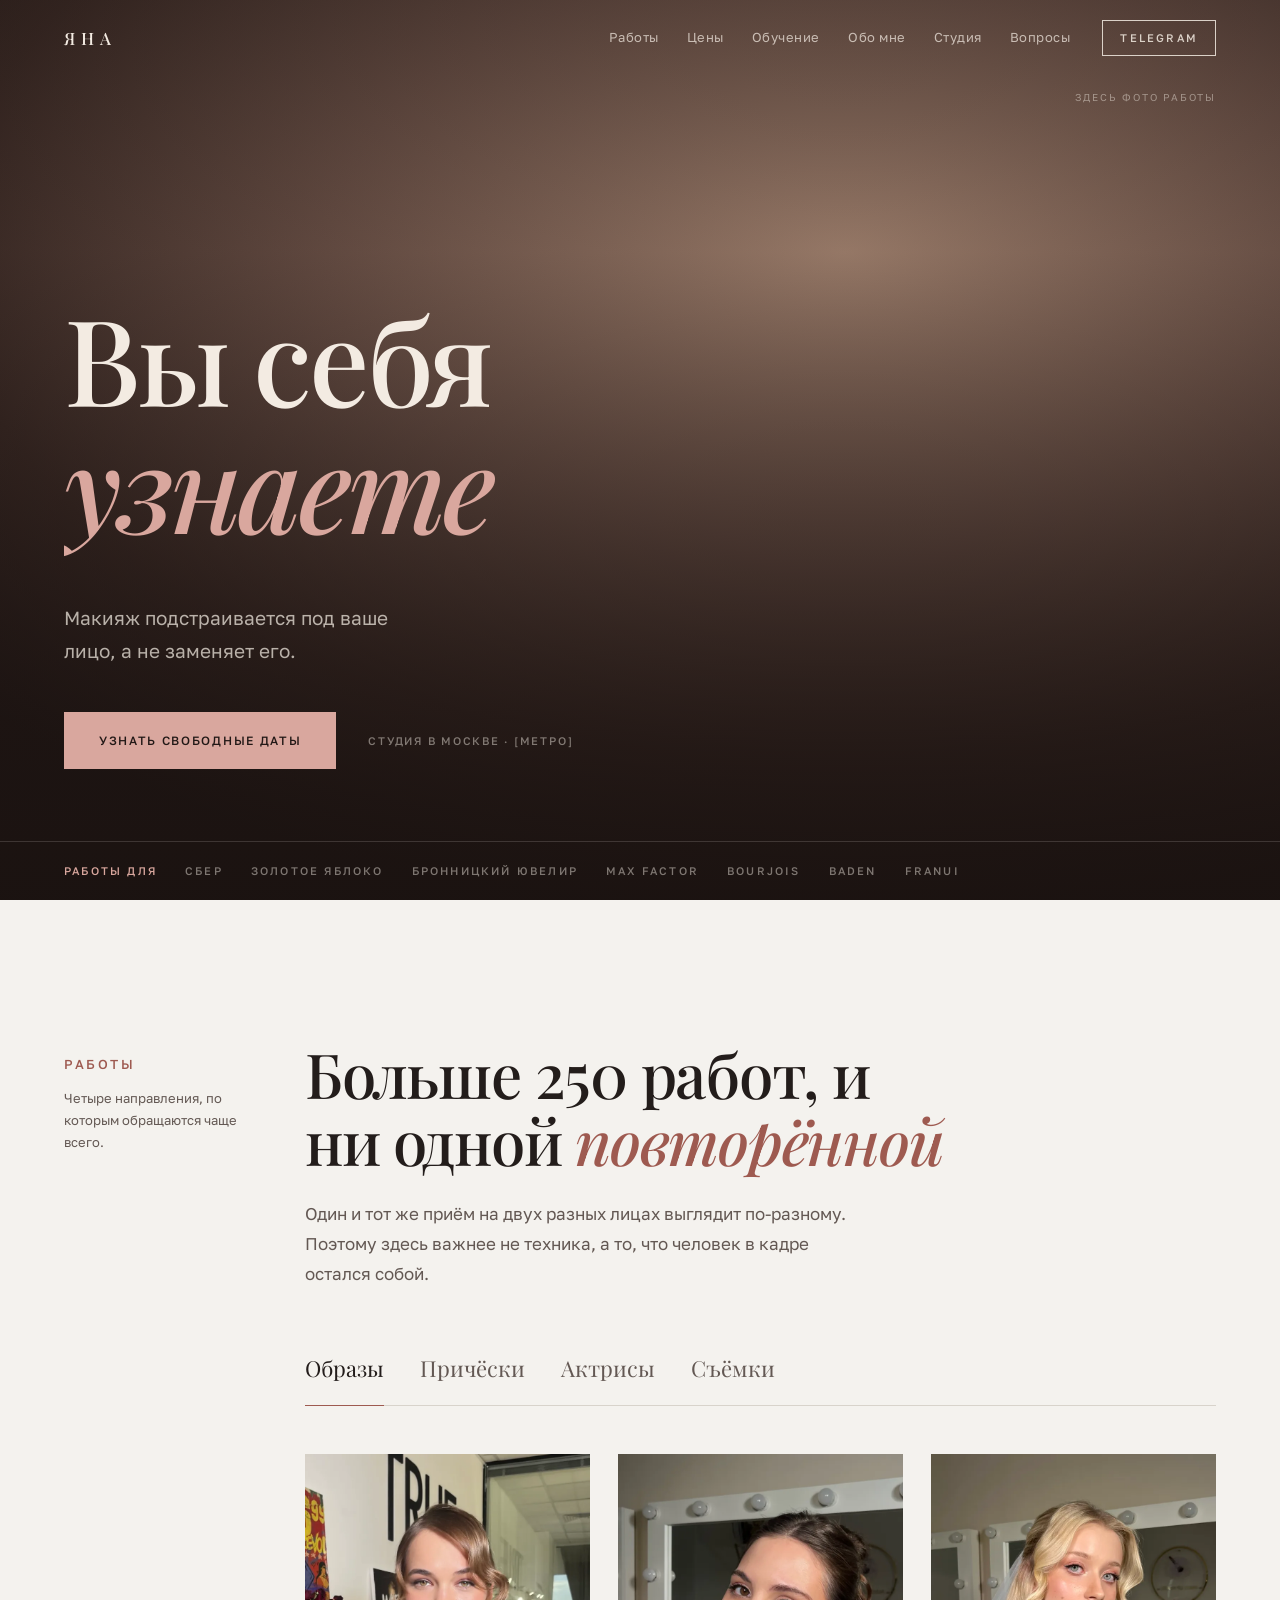
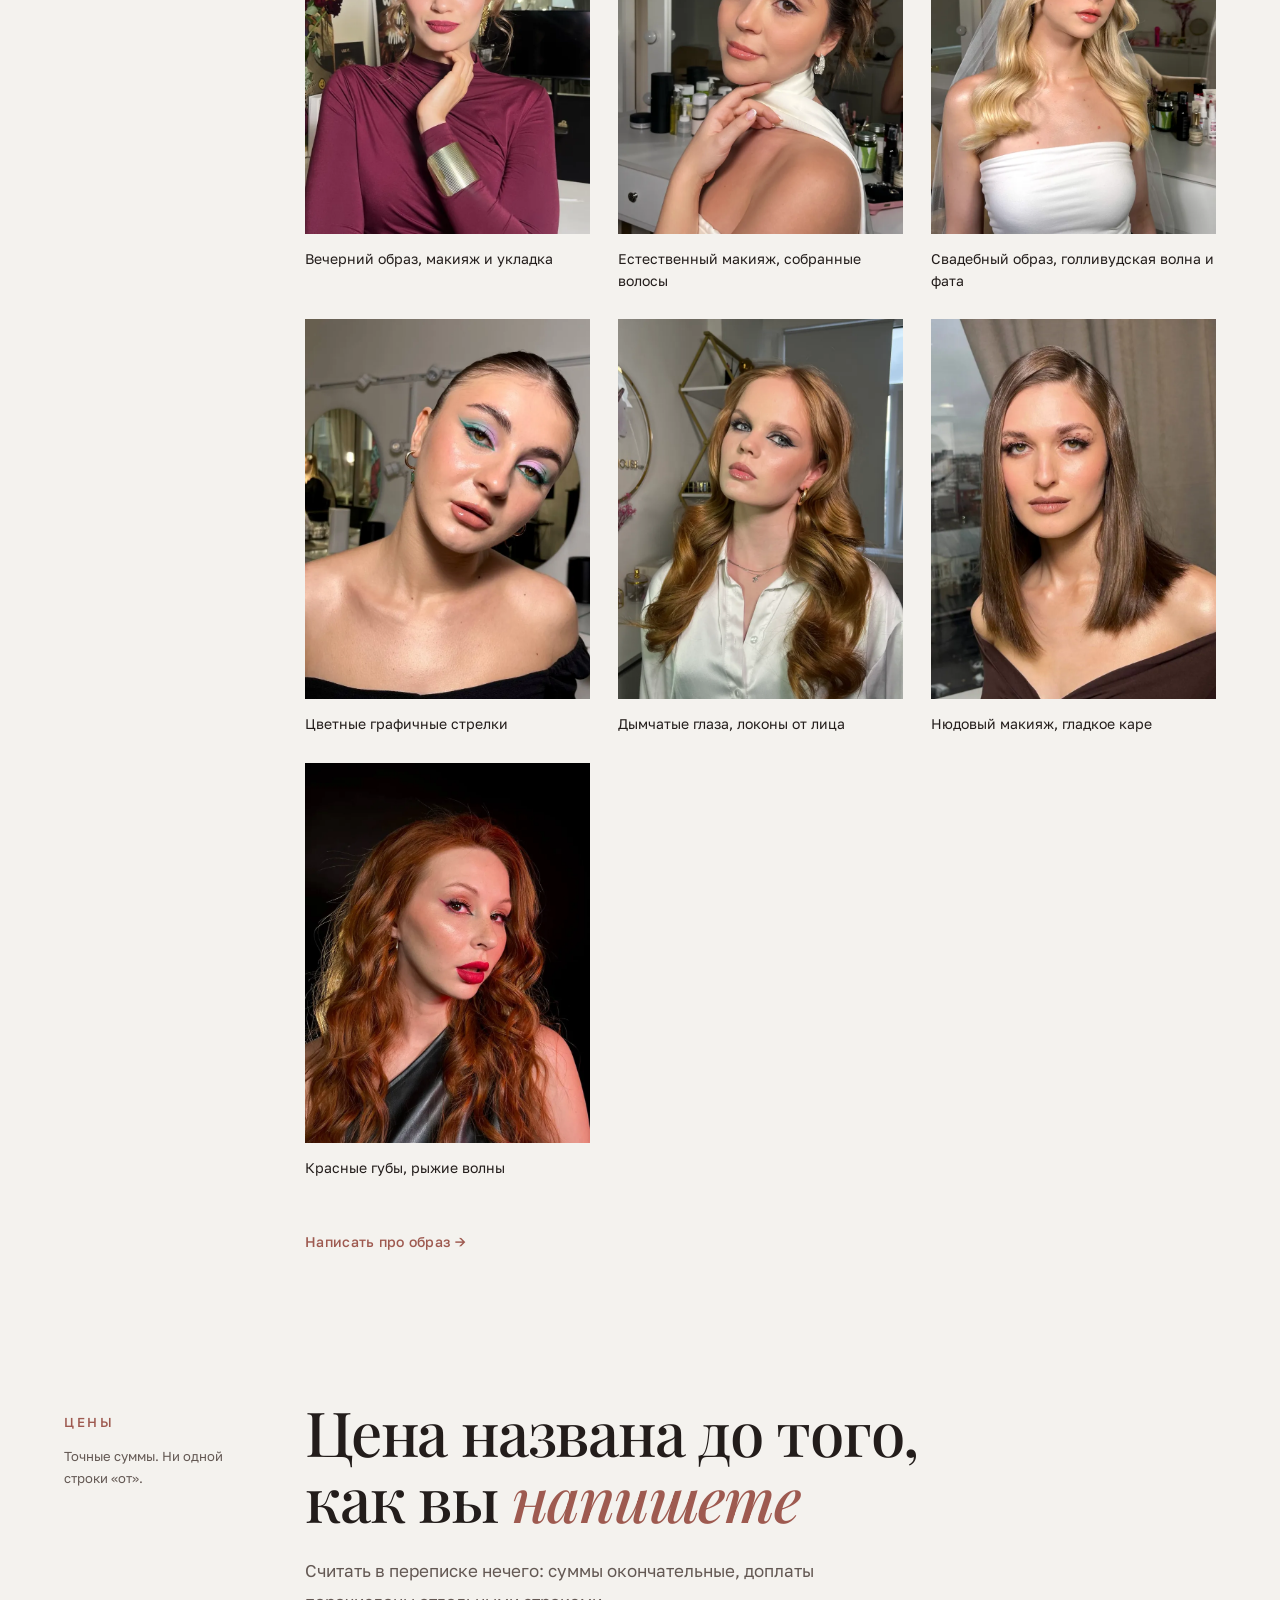
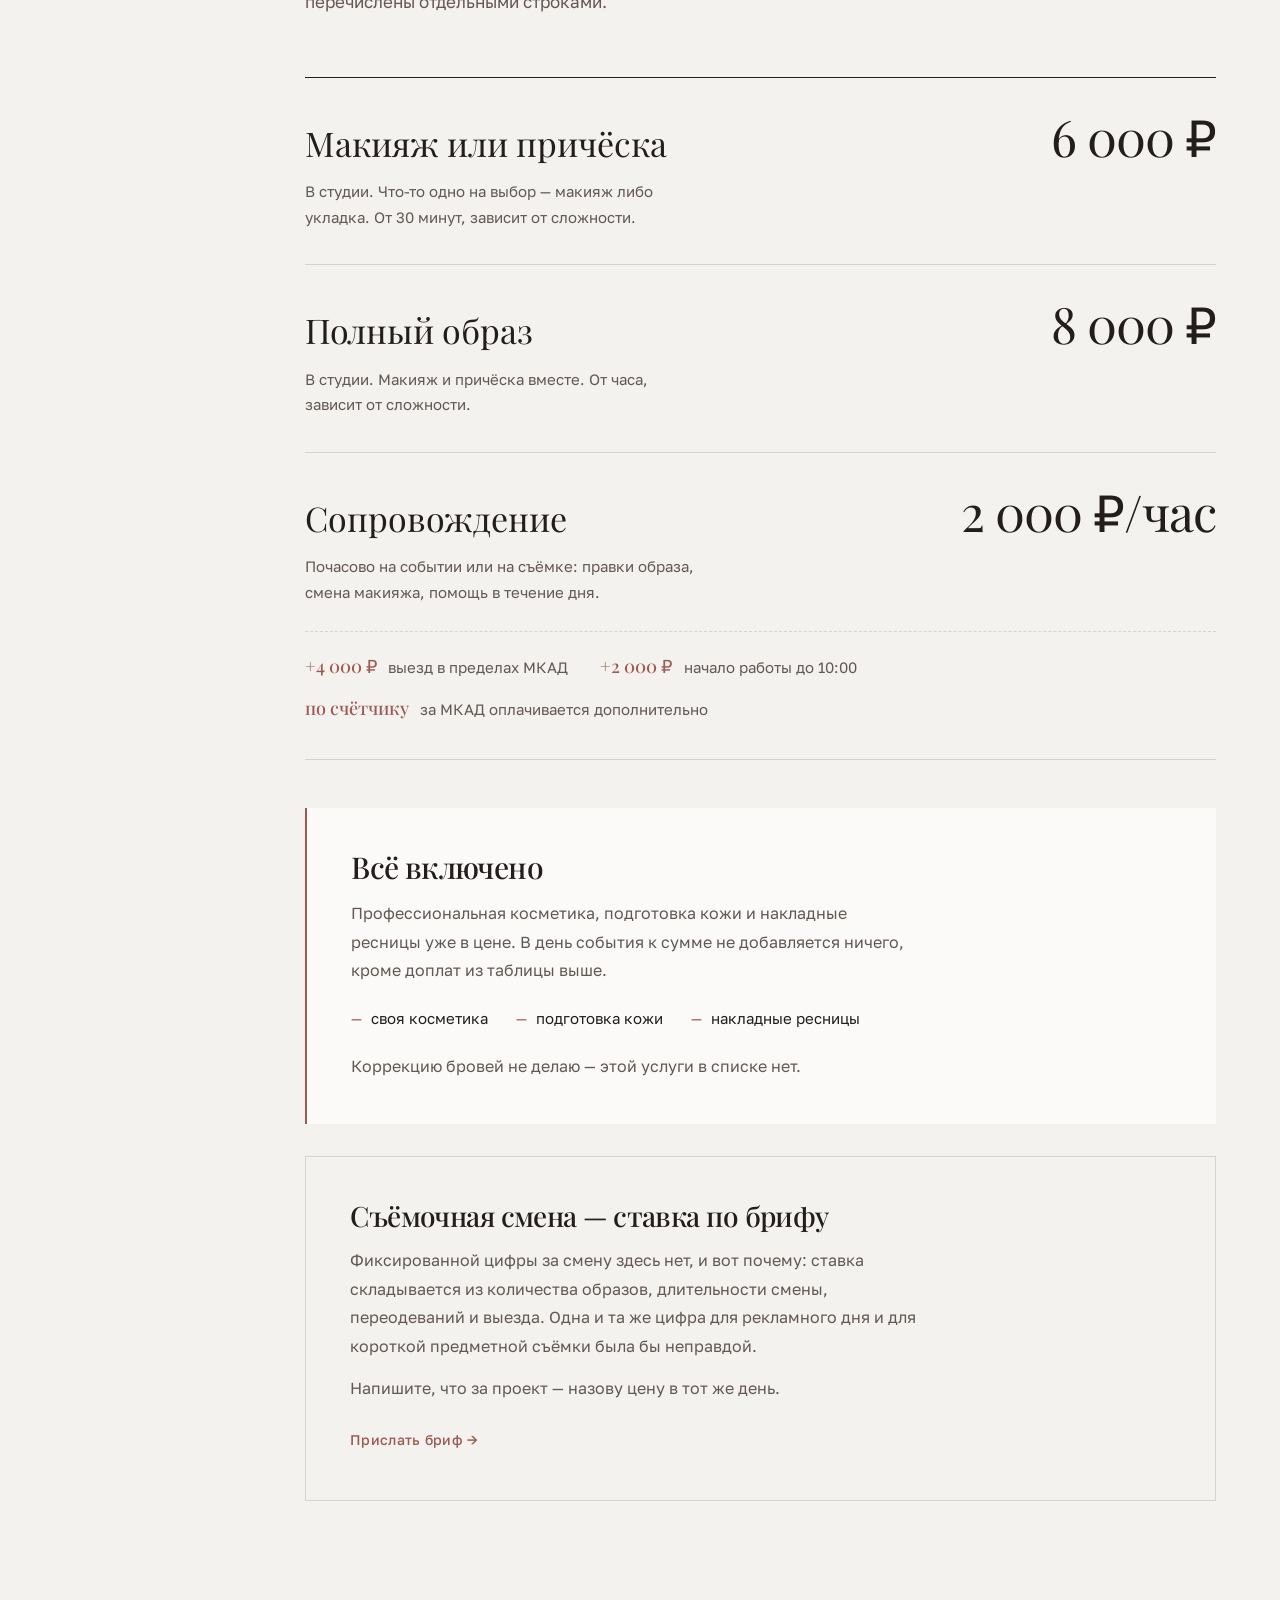
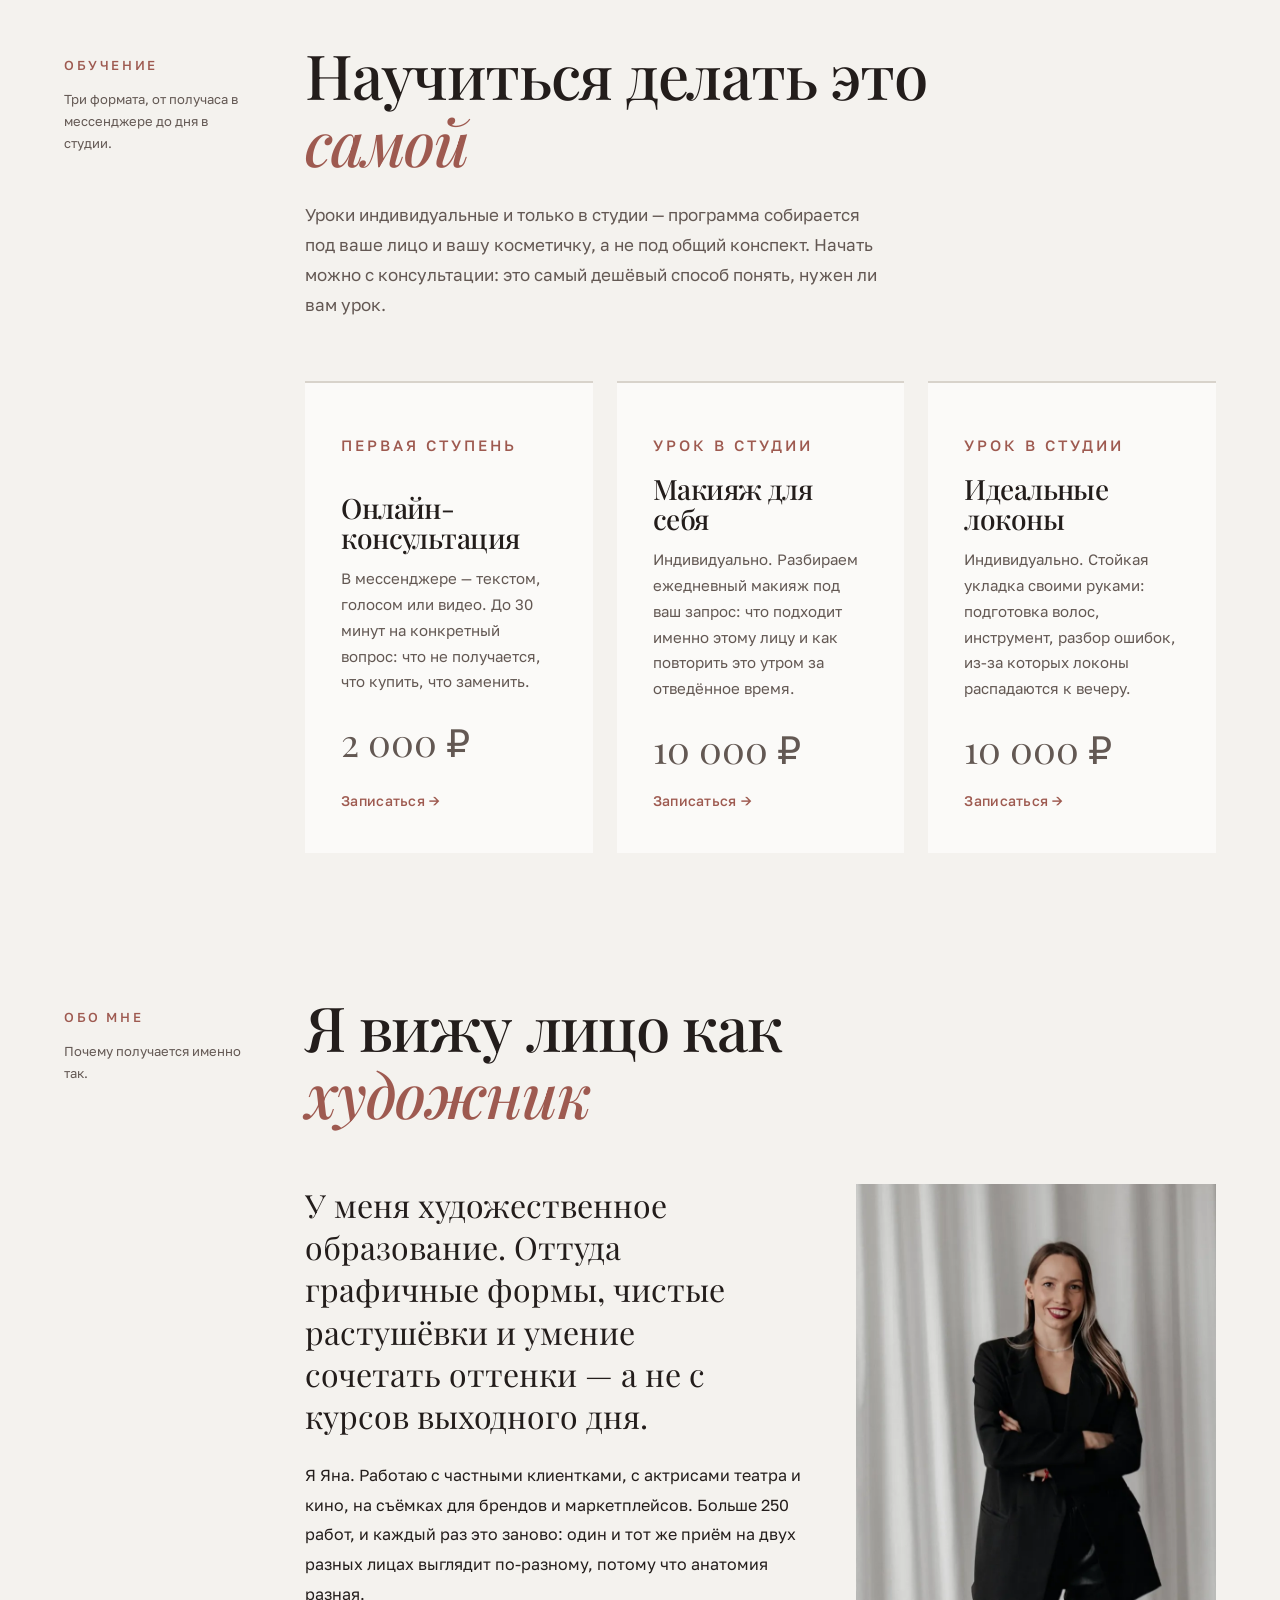
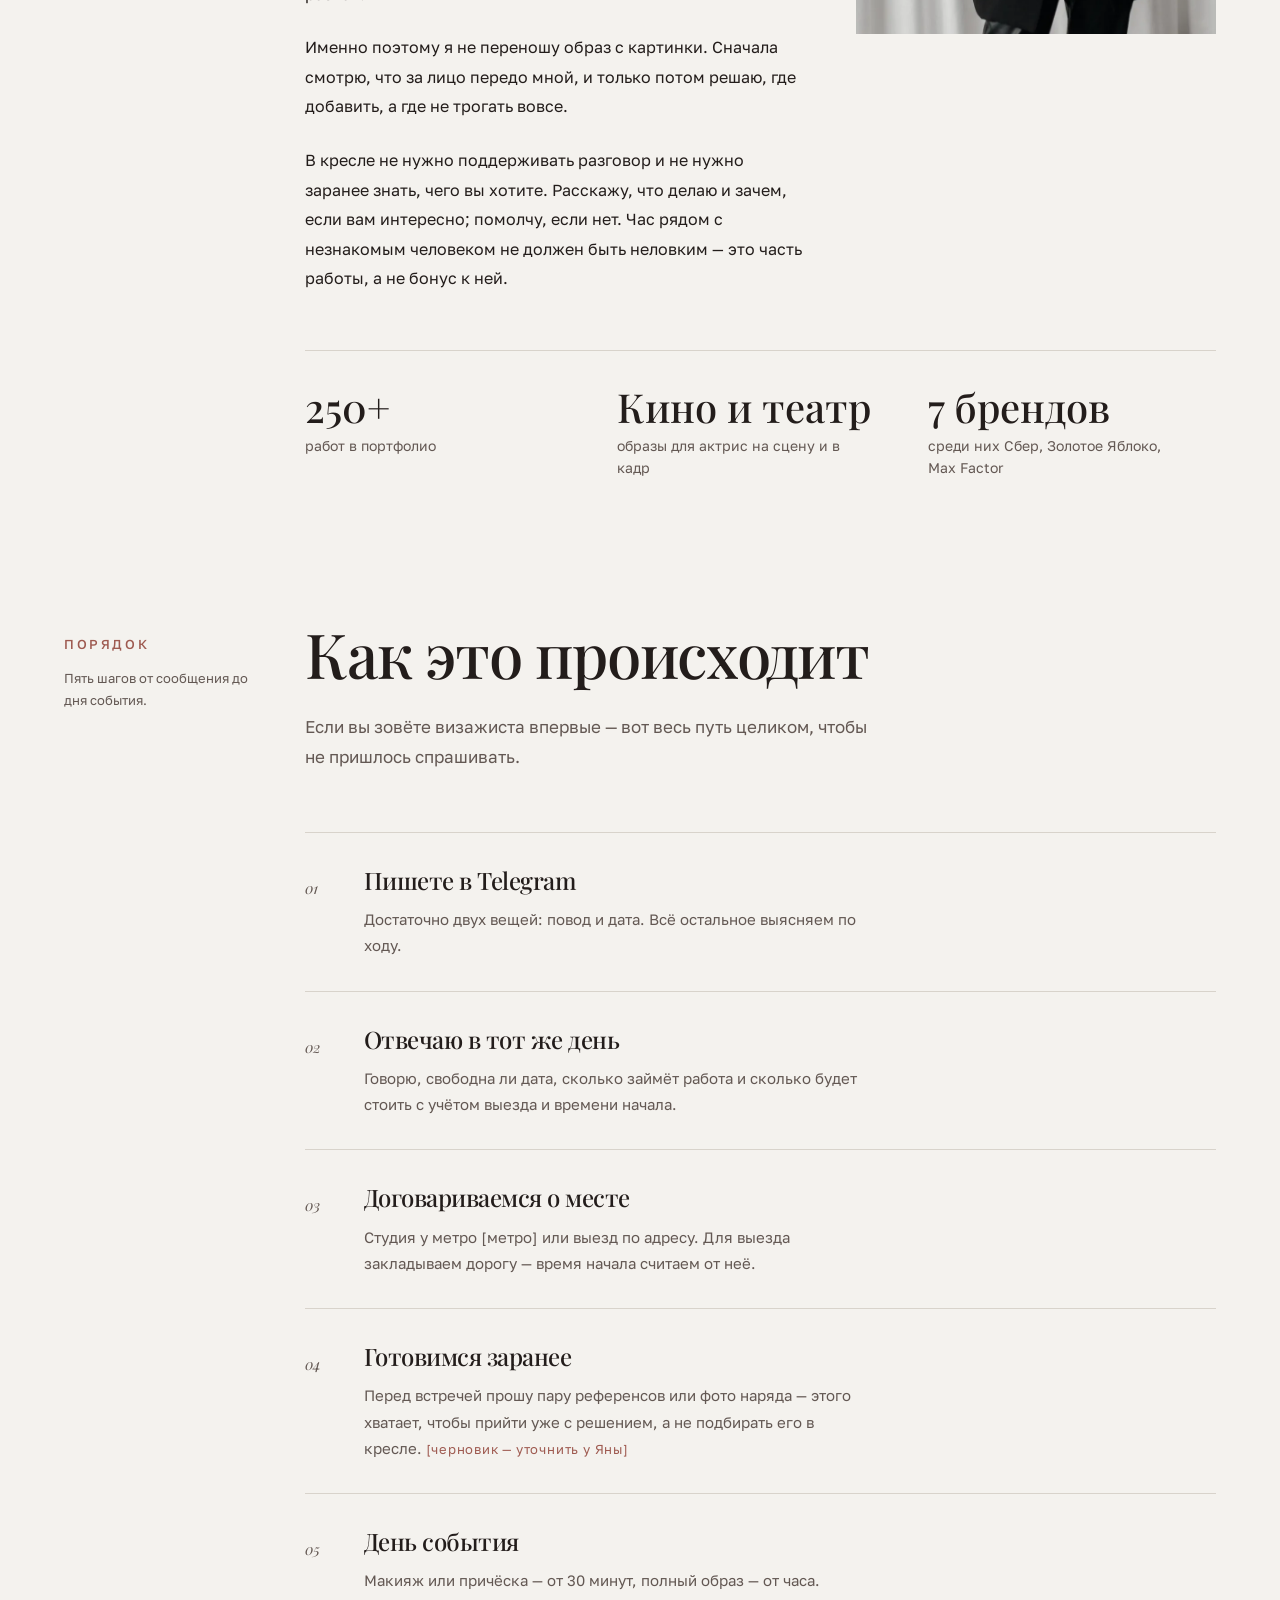
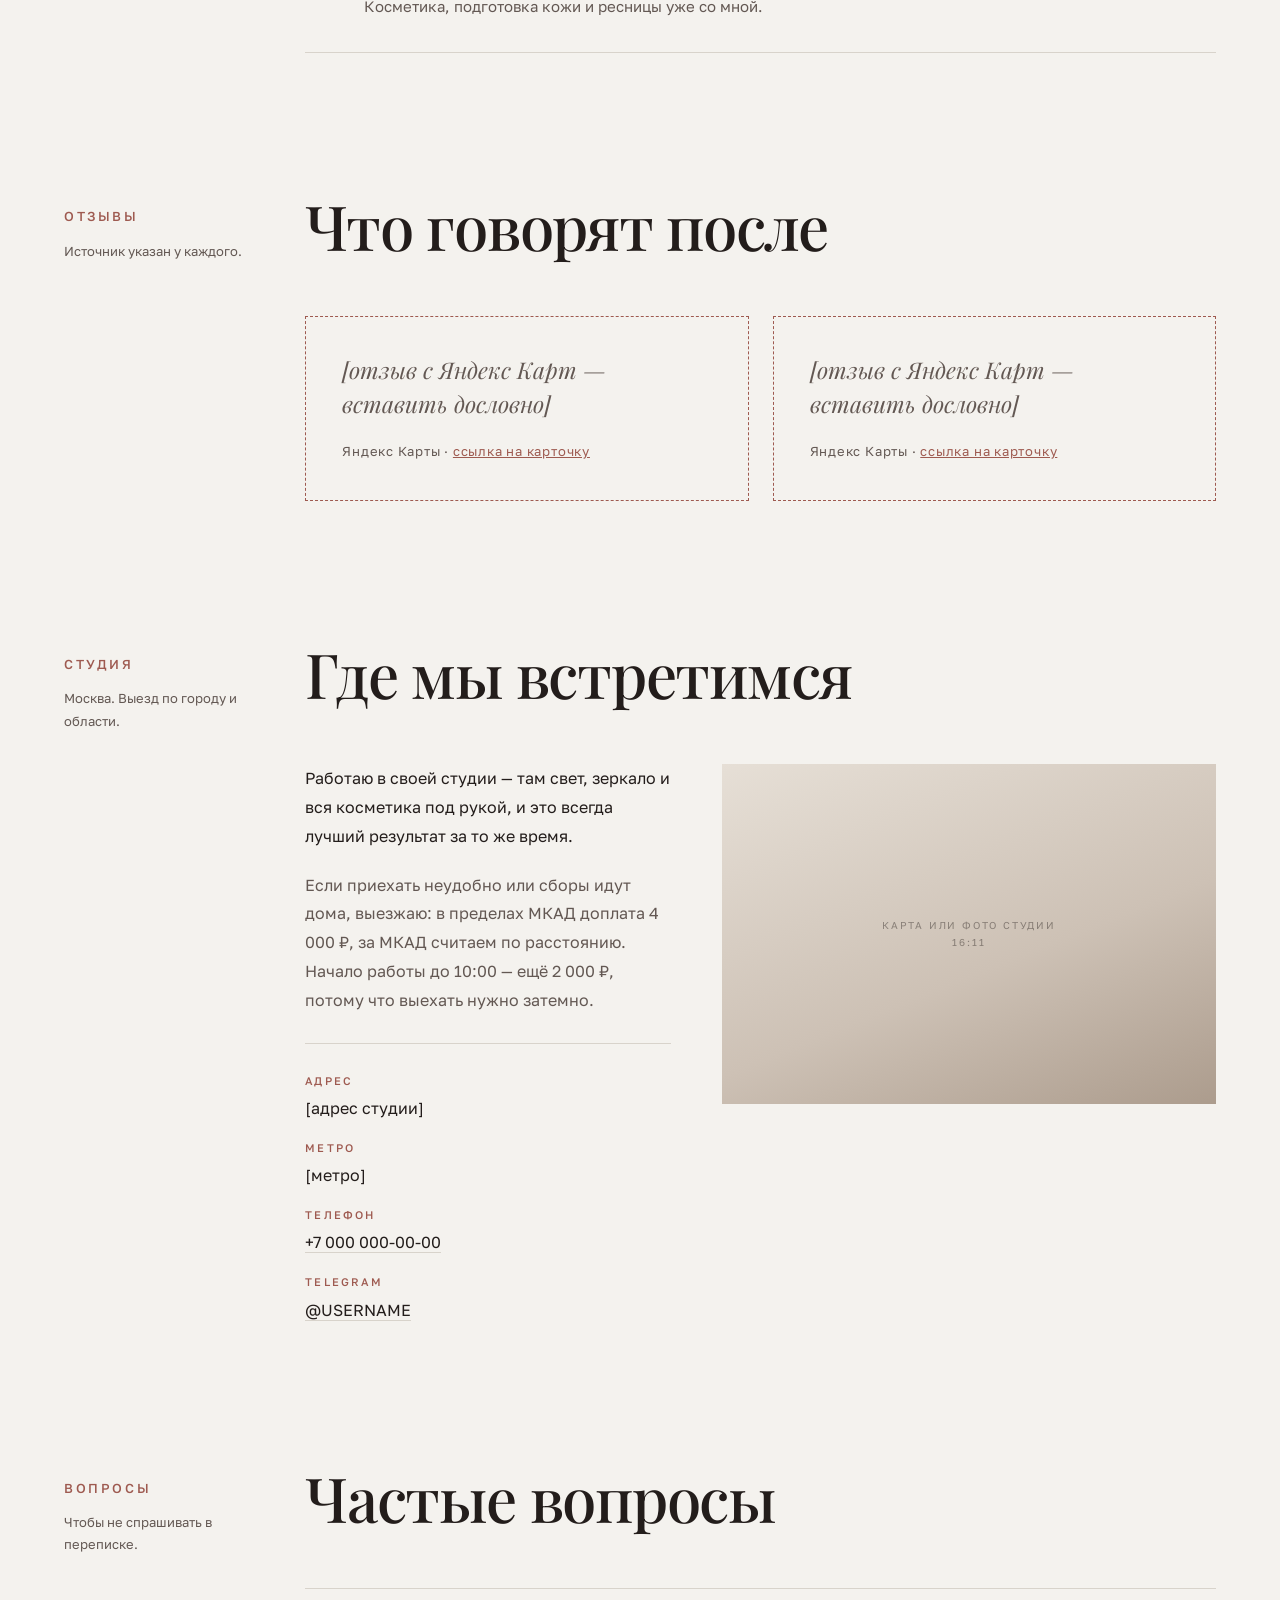
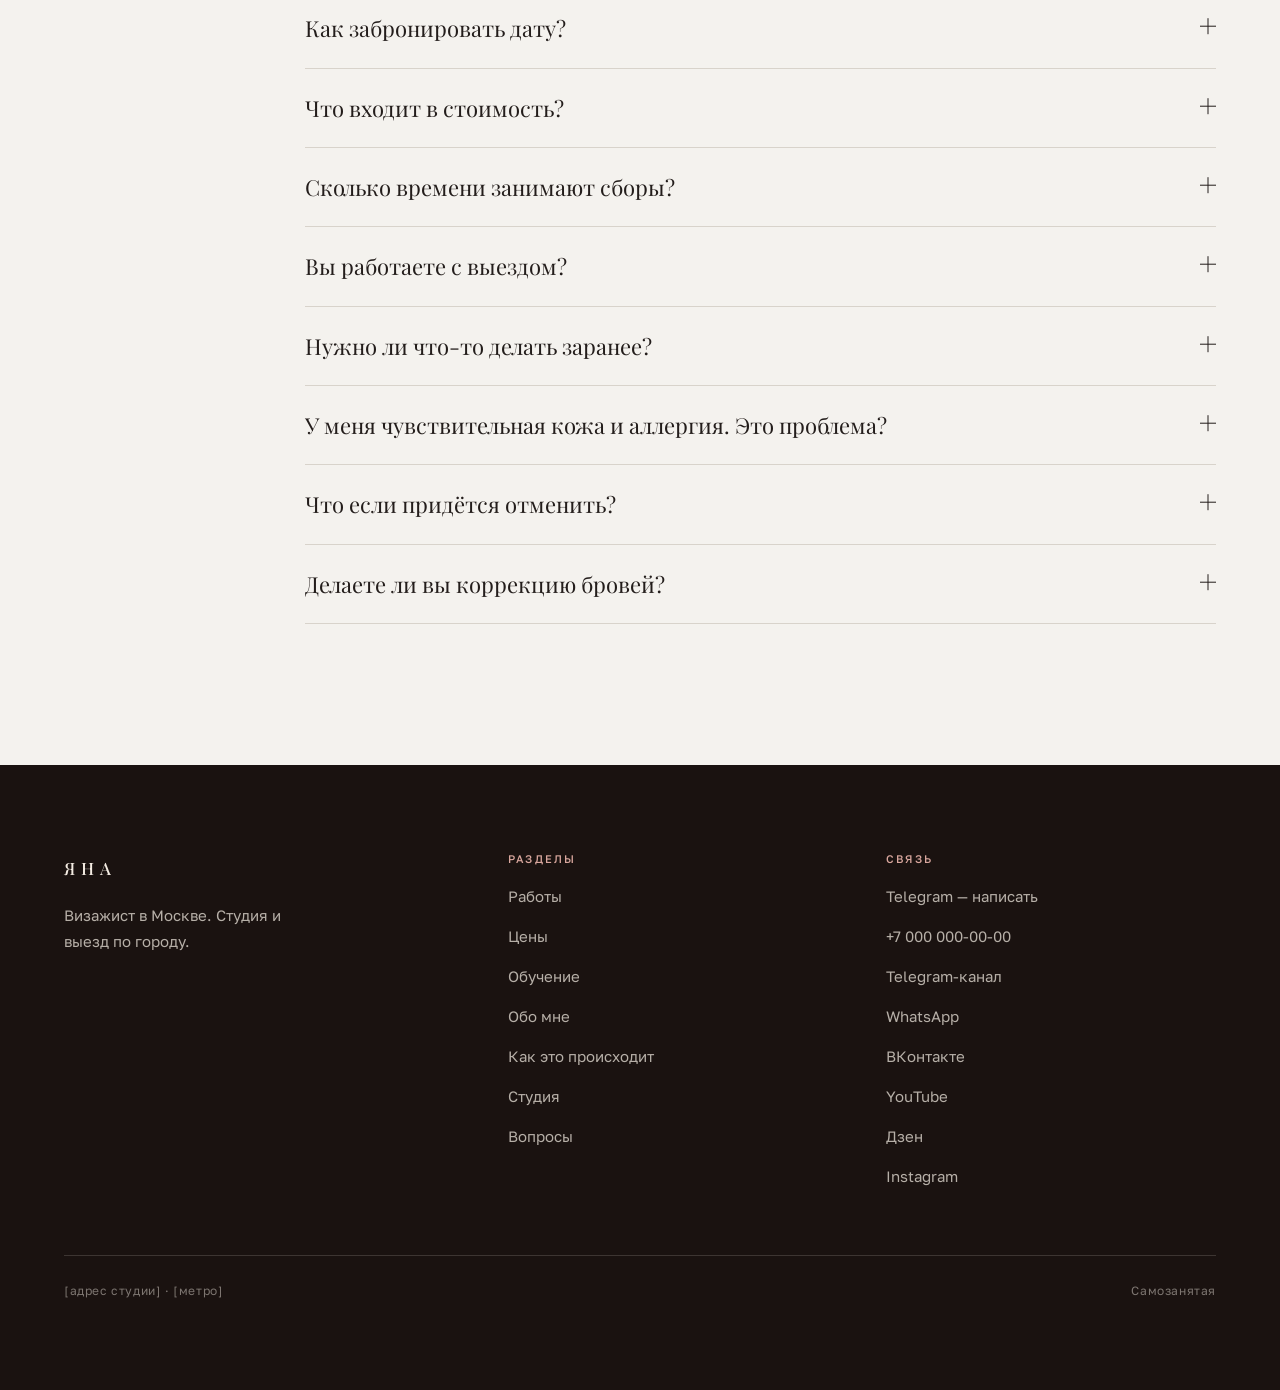
==== commit d47fe8d9: "Put the photographs on the page and rebuild the shoots tab Twenty works fill three portfolio tabs; c" ====
--- a/index.html
+++ b/index.html
@@ -78,19 +78,31 @@
 
   ── КОГДА ЭТОТ МАНИФЕСТ ПОРА ЗАМЕНИТЬ СБОРКОЙ ────────────────────────────
   Не из-за цен — их всего восемь и список закрывает риск. А из-за портфолио:
-  сейчас 63 карточки свёрстаны руками, каждая своим куском разметки, и это
-  ещё заглушки. Порог пройден — при первой же партии реальных фотографий
-  контент переезжает в content/*.json и собирается шаблоном на деплое.
+  20 карточек и 16 кадров в баннерах съёмок свёрстаны руками, каждая своим
+  куском разметки, с путями к файлам и размерами в атрибутах. Условие
+  наступило — реальные фотографии пришли, контент пора переносить
+  в content/*.json и собирать шаблоном на деплое.
   На выдачу поисковику это не влияет никак: наружу в обоих случаях уходит
   один и тот же статический HTML. Решение записано как обратимое,
   brief.md §12.
 
+  ── ПРАВИШЬ styles.css — ПОДНИМИ ?v= ─────────────────────────────────────
+  Ссылка в <head> выглядит так: <link rel="stylesheet" href="styles.css?v=5">
+  Файл отдаётся с max-age=31536000, immutable (см. vercel.json), то есть
+  вернувшийся посетитель НЕ перезапросит его, пока не сменится адрес.
+  Забыть поднять номер — значит показать людям новую разметку со старыми
+  стилями. Номер в ссылке и номер в шапке styles.css должны совпадать.
+
   ── ПОРТФОЛИО ────────────────────────────────────────────────────────────
   Четыре категории: Образы · Причёски · Актрисы · Съёмки.
-  Карточки сверх первой порции лежат в разметке с классом is-hidden —
-  это НЕ мусор и не черновик, их открывает кнопка «Показать ещё».
-  Шаг открытия задан атрибутом data-step у кнопки: 6 в сетках, 3 в съёмках.
-  Добавляя работу: класс is-hidden ставить, если она не в первой шестёрке.
+  Первые три — сетки карточек. «Съёмки» устроены иначе: карточка проекта,
+  а на месте одной фотографии баннер — рамка листается вбок скроллом
+  (overflow-x + scroll-snap, без JS), под ней кружочки по числу кадров.
+
+  Кнопки «Показать ещё» сейчас прячутся сами: карточек с классом is-hidden
+  в разметке не осталось, все работы видны сразу. Класс и скрипт на месте —
+  добавляя работы сверх первой шестёрки, ставьте is-hidden, и кнопка вернётся.
+  Шаг открытия задан атрибутом data-step у кнопки.
 ═══════════════════════════════════════════════════════════════════════════
 -->
 
@@ -108,7 +120,10 @@
      это были лишние файлы поверх и без того самой тяжёлой части страницы -->
 <link href="https://fonts.googleapis.com/css2?family=Golos+Text:wght@400;500&family=Playfair+Display:ital,wght@0,500;1,500&display=swap" rel="stylesheet">
 
-<link rel="stylesheet" href="styles.css">
+<!-- ?v= обязателен: styles.css кэшируется на год как immutable, и без смены
+     адреса вернувшийся посетитель получит новую разметку со старыми стилями.
+     Правило дублировано в манифесте ниже и в README -->
+<link rel="stylesheet" href="styles.css?v=5">
 </head>
 
 <body>
@@ -184,25 +199,13 @@
           <!-- ── Образы ─────────────────────────────────────────────── -->
           <div class="tabs__panel" id="panel-1">
             <div class="works" id="grid-1">
-              <!-- ЗАМЕНИТЬ каждый .ph на <img src="…" alt="…" loading="lazy" decoding="async"> -->
-                <figure class="work"><div class="work__media"><div class="ph"><span>Образы 1</span></div></div><figcaption>Вечерний образ, макияж и укладка</figcaption></figure>
-                <figure class="work"><div class="work__media"><div class="ph"><span>Образы 2</span></div></div><figcaption>Макияж без макияжа, дневной свет</figcaption></figure>
-                <figure class="work"><div class="work__media"><div class="ph"><span>Образы 3</span></div></div><figcaption>Графичная стрелка, мягкая растушёвка</figcaption></figure>
-                <figure class="work"><div class="work__media"><div class="ph"><span>Образы 4</span></div></div><figcaption>Тёплая палитра, естественная кожа</figcaption></figure>
-                <figure class="work"><div class="work__media"><div class="ph"><span>Образы 5</span></div></div><figcaption>Полный образ для фотосессии</figcaption></figure>
-                <figure class="work"><div class="work__media"><div class="ph"><span>Образы 6</span></div></div><figcaption>Вечерний выход, акцент на глаза</figcaption></figure>
-                <figure class="work is-hidden"><div class="work__media"><div class="ph"><span>Образы 7</span></div></div><figcaption>[подпись работы]</figcaption></figure>
-                <figure class="work is-hidden"><div class="work__media"><div class="ph"><span>Образы 8</span></div></div><figcaption>[подпись работы]</figcaption></figure>
-                <figure class="work is-hidden"><div class="work__media"><div class="ph"><span>Образы 9</span></div></div><figcaption>[подпись работы]</figcaption></figure>
-                <figure class="work is-hidden"><div class="work__media"><div class="ph"><span>Образы 10</span></div></div><figcaption>[подпись работы]</figcaption></figure>
-                <figure class="work is-hidden"><div class="work__media"><div class="ph"><span>Образы 11</span></div></div><figcaption>[подпись работы]</figcaption></figure>
-                <figure class="work is-hidden"><div class="work__media"><div class="ph"><span>Образы 12</span></div></div><figcaption>[подпись работы]</figcaption></figure>
-                <figure class="work is-hidden"><div class="work__media"><div class="ph"><span>Образы 13</span></div></div><figcaption>[подпись работы]</figcaption></figure>
-                <figure class="work is-hidden"><div class="work__media"><div class="ph"><span>Образы 14</span></div></div><figcaption>[подпись работы]</figcaption></figure>
-                <figure class="work is-hidden"><div class="work__media"><div class="ph"><span>Образы 15</span></div></div><figcaption>[подпись работы]</figcaption></figure>
-                <figure class="work is-hidden"><div class="work__media"><div class="ph"><span>Образы 16</span></div></div><figcaption>[подпись работы]</figcaption></figure>
-                <figure class="work is-hidden"><div class="work__media"><div class="ph"><span>Образы 17</span></div></div><figcaption>[подпись работы]</figcaption></figure>
-                <figure class="work is-hidden"><div class="work__media"><div class="ph"><span>Образы 18</span></div></div><figcaption>[подпись работы]</figcaption></figure>
+                <figure class="work"><div class="work__media"><img src="photo/makeup_and_hairstyles/10.webp" width="800" height="1067" loading="lazy" decoding="async" alt="Вечерний макияж в тёплой гамме, ягодные губы и мягкая укладка с локонами"></div><figcaption>Вечерний образ, макияж и укладка</figcaption></figure>
+                <figure class="work"><div class="work__media"><img src="photo/makeup_and_hairstyles/20.webp" width="800" height="1067" loading="lazy" decoding="async" alt="Естественный макияж с персиковыми губами, волосы убраны с выпущенными прядями"></div><figcaption>Естественный макияж, собранные волосы</figcaption></figure>
+                <figure class="work"><div class="work__media"><img src="photo/makeup_and_hairstyles/30.webp" width="800" height="1067" loading="lazy" decoding="async" alt="Свадебный образ: сияющая кожа, светлые волосы голливудской волной и фата"></div><figcaption>Свадебный образ, голливудская волна и фата</figcaption></figure>
+                <figure class="work"><div class="work__media"><img src="photo/makeup_and_hairstyles/40.webp" width="800" height="1057" loading="lazy" decoding="async" alt="Графичные стрелки в бирюзовом и сиреневом, волосы гладко убраны назад"></div><figcaption>Цветные графичные стрелки</figcaption></figure>
+                <figure class="work"><div class="work__media"><img src="photo/makeup_and_hairstyles/50.webp" width="800" height="1067" loading="lazy" decoding="async" alt="Дымчатый макияж глаз в серо-синей гамме, крупные локоны убраны от лица"></div><figcaption>Дымчатые глаза, локоны от лица</figcaption></figure>
+                <figure class="work"><div class="work__media"><img src="photo/makeup_and_hairstyles/60.webp" width="800" height="1094" loading="lazy" decoding="async" alt="Нюдовый макияж с глянцевыми губами и гладкое каре до плеч"></div><figcaption>Нюдовый макияж, гладкое каре</figcaption></figure>
+                <figure class="work"><div class="work__media"><img src="photo/makeup_and_hairstyles/70.webp" width="800" height="1067" loading="lazy" decoding="async" alt="Красная помада, чёрная стрелка и крупные волны на рыжих волосах"></div><figcaption>Красные губы, рыжие волны</figcaption></figure>
             </div>
             <p class="more-row">
               <button class="more" type="button" data-more="grid-1" data-step="6">Показать ещё</button>
@@ -215,24 +218,13 @@
           <!-- ── Причёски ─────────────────────────────────────────────── -->
           <div class="tabs__panel" id="panel-2">
             <div class="works" id="grid-2">
-                <figure class="work"><div class="work__media"><div class="ph"><span>Причёски 1</span></div></div><figcaption>Мягкие локоны, вечерний выход</figcaption></figure>
-                <figure class="work"><div class="work__media"><div class="ph"><span>Причёски 2</span></div></div><figcaption>Собранная причёска с открытой шеей</figcaption></figure>
-                <figure class="work"><div class="work__media"><div class="ph"><span>Причёски 3</span></div></div><figcaption>Низкий пучок, гладкая линия</figcaption></figure>
-                <figure class="work"><div class="work__media"><div class="ph"><span>Причёски 4</span></div></div><figcaption>Голливудская волна</figcaption></figure>
-                <figure class="work"><div class="work__media"><div class="ph"><span>Причёски 5</span></div></div><figcaption>Объёмная укладка на средние волосы</figcaption></figure>
-                <figure class="work"><div class="work__media"><div class="ph"><span>Причёски 6</span></div></div><figcaption>Небрежная коса, дневной образ</figcaption></figure>
-                <figure class="work is-hidden"><div class="work__media"><div class="ph"><span>Причёски 7</span></div></div><figcaption>[подпись работы]</figcaption></figure>
-                <figure class="work is-hidden"><div class="work__media"><div class="ph"><span>Причёски 8</span></div></div><figcaption>[подпись работы]</figcaption></figure>
-                <figure class="work is-hidden"><div class="work__media"><div class="ph"><span>Причёски 9</span></div></div><figcaption>[подпись работы]</figcaption></figure>
-                <figure class="work is-hidden"><div class="work__media"><div class="ph"><span>Причёски 10</span></div></div><figcaption>[подпись работы]</figcaption></figure>
-                <figure class="work is-hidden"><div class="work__media"><div class="ph"><span>Причёски 11</span></div></div><figcaption>[подпись работы]</figcaption></figure>
-                <figure class="work is-hidden"><div class="work__media"><div class="ph"><span>Причёски 12</span></div></div><figcaption>[подпись работы]</figcaption></figure>
-                <figure class="work is-hidden"><div class="work__media"><div class="ph"><span>Причёски 13</span></div></div><figcaption>[подпись работы]</figcaption></figure>
-                <figure class="work is-hidden"><div class="work__media"><div class="ph"><span>Причёски 14</span></div></div><figcaption>[подпись работы]</figcaption></figure>
-                <figure class="work is-hidden"><div class="work__media"><div class="ph"><span>Причёски 15</span></div></div><figcaption>[подпись работы]</figcaption></figure>
-                <figure class="work is-hidden"><div class="work__media"><div class="ph"><span>Причёски 16</span></div></div><figcaption>[подпись работы]</figcaption></figure>
-                <figure class="work is-hidden"><div class="work__media"><div class="ph"><span>Причёски 17</span></div></div><figcaption>[подпись работы]</figcaption></figure>
-                <figure class="work is-hidden"><div class="work__media"><div class="ph"><span>Причёски 18</span></div></div><figcaption>[подпись работы]</figcaption></figure>
+                <figure class="work"><div class="work__media"><img src="photo/hairstyles/10.webp" width="800" height="1067" loading="lazy" decoding="async" alt="Низкий пучок с выпущенными прядями и россыпью шпилек со стразами, вид со спины"></div><figcaption>Низкий пучок со шпильками-стразами</figcaption></figure>
+                <figure class="work"><div class="work__media"><img src="photo/hairstyles/20.webp" width="800" height="1067" loading="lazy" decoding="async" alt="Верхняя часть волос убрана назад, по длине мягкая волна"></div><figcaption>Полураспущенные волосы, мягкая волна</figcaption></figure>
+                <figure class="work"><div class="work__media"><img src="photo/hairstyles/30.webp" width="800" height="1067" loading="lazy" decoding="async" alt="Высокий небрежный пучок с выпущенными у лица прядями"></div><figcaption>Небрежный высокий пучок</figcaption></figure>
+                <figure class="work"><div class="work__media"><img src="photo/hairstyles/40.webp" width="800" height="1000" loading="lazy" decoding="async" alt="Гладко зачёсанный низкий пучок с валиком и шпильками со стразами"></div><figcaption>Гладкий низкий пучок</figcaption></figure>
+                <figure class="work"><div class="work__media"><img src="photo/hairstyles/50.webp" width="800" height="982" loading="lazy" decoding="async" alt="Голливудская волна на медных волосах, вид со спины"></div><figcaption>Голливудская волна</figcaption></figure>
+                <figure class="work"><div class="work__media"><img src="photo/hairstyles/60.webp" width="800" height="1067" loading="lazy" decoding="async" alt="Низкий свадебный пучок на светлых волосах, под ним закреплена фата"></div><figcaption>Свадебный пучок под фату</figcaption></figure>
+                <figure class="work"><div class="work__media"><img src="photo/hairstyles/70.webp" width="800" height="1067" loading="lazy" decoding="async" alt="Низкий скрученный пучок с украшением-веточкой и выпущенной прядью"></div><figcaption>Низкий пучок с украшением</figcaption></figure>
             </div>
             <p class="more-row">
               <button class="more" type="button" data-more="grid-2" data-step="6">Показать ещё</button>
@@ -245,24 +237,12 @@
           <!-- ── Актрисы ─────────────────────────────────────────────── -->
           <div class="tabs__panel" id="panel-3">
             <div class="works" id="grid-3">
-                <figure class="work"><div class="work__media"><div class="ph"><span>Актрисы 1</span></div></div><figcaption>[имя актрисы]<span class="cred">театральная постановка</span></figcaption></figure>
-                <figure class="work"><div class="work__media"><div class="ph"><span>Актрисы 2</span></div></div><figcaption>[имя актрисы]<span class="cred">съёмка для проекта</span></figcaption></figure>
-                <figure class="work"><div class="work__media"><div class="ph"><span>Актрисы 3</span></div></div><figcaption>[имя актрисы]<span class="cred">портретная съёмка</span></figcaption></figure>
-                <figure class="work"><div class="work__media"><div class="ph"><span>Актрисы 4</span></div></div><figcaption>[имя актрисы]<span class="cred">образ для сцены</span></figcaption></figure>
-                <figure class="work"><div class="work__media"><div class="ph"><span>Актрисы 5</span></div></div><figcaption>[имя актрисы]<span class="cred">кино</span></figcaption></figure>
-                <figure class="work"><div class="work__media"><div class="ph"><span>Актрисы 6</span></div></div><figcaption>[имя актрисы]<span class="cred">пресс-день</span></figcaption></figure>
-                <figure class="work is-hidden"><div class="work__media"><div class="ph"><span>Актрисы 7</span></div></div><figcaption>[имя актрисы]<span class="cred">[контекст работы]</span></figcaption></figure>
-                <figure class="work is-hidden"><div class="work__media"><div class="ph"><span>Актрисы 8</span></div></div><figcaption>[имя актрисы]<span class="cred">[контекст работы]</span></figcaption></figure>
-                <figure class="work is-hidden"><div class="work__media"><div class="ph"><span>Актрисы 9</span></div></div><figcaption>[имя актрисы]<span class="cred">[контекст работы]</span></figcaption></figure>
-                <figure class="work is-hidden"><div class="work__media"><div class="ph"><span>Актрисы 10</span></div></div><figcaption>[имя актрисы]<span class="cred">[контекст работы]</span></figcaption></figure>
-                <figure class="work is-hidden"><div class="work__media"><div class="ph"><span>Актрисы 11</span></div></div><figcaption>[имя актрисы]<span class="cred">[контекст работы]</span></figcaption></figure>
-                <figure class="work is-hidden"><div class="work__media"><div class="ph"><span>Актрисы 12</span></div></div><figcaption>[имя актрисы]<span class="cred">[контекст работы]</span></figcaption></figure>
-                <figure class="work is-hidden"><div class="work__media"><div class="ph"><span>Актрисы 13</span></div></div><figcaption>[имя актрисы]<span class="cred">[контекст работы]</span></figcaption></figure>
-                <figure class="work is-hidden"><div class="work__media"><div class="ph"><span>Актрисы 14</span></div></div><figcaption>[имя актрисы]<span class="cred">[контекст работы]</span></figcaption></figure>
-                <figure class="work is-hidden"><div class="work__media"><div class="ph"><span>Актрисы 15</span></div></div><figcaption>[имя актрисы]<span class="cred">[контекст работы]</span></figcaption></figure>
-                <figure class="work is-hidden"><div class="work__media"><div class="ph"><span>Актрисы 16</span></div></div><figcaption>[имя актрисы]<span class="cred">[контекст работы]</span></figcaption></figure>
-                <figure class="work is-hidden"><div class="work__media"><div class="ph"><span>Актрисы 17</span></div></div><figcaption>[имя актрисы]<span class="cred">[контекст работы]</span></figcaption></figure>
-                <figure class="work is-hidden"><div class="work__media"><div class="ph"><span>Актрисы 18</span></div></div><figcaption>[имя актрисы]<span class="cred">[контекст работы]</span></figcaption></figure>
+                <figure class="work"><div class="work__media"><img src="photo/actresses/10.webp" width="800" height="989" loading="lazy" decoding="async" alt="Портрет на натуре: светлые волосы, естественный макияж, чёрный свитер"></div><figcaption>[имя актрисы]<span class="cred">портретная съёмка на натуре</span></figcaption></figure>
+                <figure class="work"><div class="work__media"><img src="photo/actresses/20.webp" width="800" height="1200" loading="lazy" decoding="async" alt="Съёмка в парке в полный рост, белое платье в пол"></div><figcaption>[имя актрисы]<span class="cred">съёмка на натуре</span></figcaption></figure>
+                <figure class="work"><div class="work__media"><img src="photo/actresses/30.webp" width="800" height="1200" loading="lazy" decoding="async" alt="Крупный портрет: светлые волосы, светлый макияж, белое пальто"></div><figcaption>[имя актрисы]<span class="cred">портретная съёмка</span></figcaption></figure>
+                <figure class="work"><div class="work__media"><img src="photo/actresses/40.webp" width="800" height="1200" loading="lazy" decoding="async" alt="Студийная съёмка в полный рост: рыжие волосы, светлый костюм"></div><figcaption>[имя актрисы]<span class="cred">студийная съёмка</span></figcaption></figure>
+                <figure class="work"><div class="work__media"><img src="photo/actresses/50.webp" width="800" height="1200" loading="lazy" decoding="async" alt="Студийный портрет с закрытыми глазами, акцент на ресницы и кожу"></div><figcaption>[имя актрисы]<span class="cred">студийная съёмка</span></figcaption></figure>
+                <figure class="work"><div class="work__media"><img src="photo/actresses/60.webp" width="800" height="1196" loading="lazy" decoding="async" alt="Студийный портрет: рыжие волосы, белая блуза, спокойный взгляд в кадр"></div><figcaption>[имя актрисы]<span class="cred">студийная съёмка</span></figcaption></figure>
             </div>
             <p class="more-row">
               <button class="more" type="button" data-more="grid-3" data-step="6">Показать ещё</button>
@@ -276,83 +256,76 @@
           <div class="tabs__panel" id="panel-4">
             <div class="proj" id="grid-4">
                 <article class="proj__row">
-                  <div class="ph"><span>Съёмка 1</span></div>
+                  <div class="shoot">
+                    <div class="shoot__frame" tabindex="0" role="group" aria-label="Кадры съёмки, листаются вбок">
+                      <figure class="shot" id="sh1-1"><img src="photo/filming/10/10.webp" width="769" height="903" loading="lazy" decoding="async" alt="Модель в оливковом жакете держит на руках рыжего спаниеля"></figure>
+                      <figure class="shot" id="sh1-2"><img src="photo/filming/10/20.webp" width="638" height="903" loading="lazy" decoding="async" alt="Разворот каталога: модель в шортах и кроссовках, рядом спаниель"></figure>
+                      <figure class="shot" id="sh1-3"><img src="photo/filming/10/30.webp" width="665" height="903" loading="lazy" decoding="async" alt="Крупный портрет модели рядом с далматином"></figure>
+                      <figure class="shot" id="sh1-4"><img src="photo/filming/10/40.webp" width="904" height="1280" loading="lazy" decoding="async" alt="Разворот каталога: модель на розовом диване, рядом далматин"></figure>
+                      <figure class="shot" id="sh1-5"><img src="photo/filming/10/50.webp" width="748" height="903" loading="lazy" decoding="async" alt="Мужская модель в чёрном пиджаке рядом с золотистым ретривером"></figure>
+                      <figure class="shot" id="sh1-6"><img src="photo/filming/10/60.webp" width="638" height="903" loading="lazy" decoding="async" alt="Разворот каталога: мужская модель и далматин в прыжке"></figure>
+                      <figure class="shot" id="sh1-7"><img src="photo/filming/10/70.webp" width="638" height="903" loading="lazy" decoding="async" alt="Модель в голубом кардигане рядом с корги"></figure>
+                      <figure class="shot" id="sh1-8"><img src="photo/filming/10/80.webp" width="638" height="903" loading="lazy" decoding="async" alt="Разворот каталога: модель на стуле, рядом два корги"></figure>
+                      <figure class="shot" id="sh1-9"><img src="photo/filming/10/Retouchd-24.webp" width="622" height="903" loading="lazy" decoding="async" alt="Модель на розовом диване, рядом лежит спаниель"></figure>
+                    </div>
+                    <nav class="shoot__dots" aria-label="Выбор кадра">
+                      <a href="#sh1-1" aria-label="Кадр 1"></a>
+                      <a href="#sh1-2" aria-label="Кадр 2"></a>
+                      <a href="#sh1-3" aria-label="Кадр 3"></a>
+                      <a href="#sh1-4" aria-label="Кадр 4"></a>
+                      <a href="#sh1-5" aria-label="Кадр 5"></a>
+                      <a href="#sh1-6" aria-label="Кадр 6"></a>
+                      <a href="#sh1-7" aria-label="Кадр 7"></a>
+                      <a href="#sh1-8" aria-label="Кадр 8"></a>
+                      <a href="#sh1-9" aria-label="Кадр 9"></a>
+                    </nav>
+                  </div>
                   <div>
-                    <p class="proj__meta micro"><span>[бренд]</span><span>[месяц, год]</span></p>
+                    <p class="proj__meta micro"><span>[бренд]</span><span>[месяц, год]</span><span>9 кадров</span></p>
                     <h3>[название проекта]</h3>
-                    <p>[одна строка контекста: что за съёмка, сколько образов, какая задача стояла]</p>
+                    <p>Съёмка каталога: женские и мужские образы, в кадре собаки.</p>
                     <p class="micro" style="margin-top:1rem;color:var(--ink-soft)">Фотограф · [имя]</p>
                   </div>
                 </article>
                 <article class="proj__row">
-                  <div class="ph"><span>Съёмка 2</span></div>
+                  <div class="shoot">
+                    <div class="shoot__frame" tabindex="0" role="group" aria-label="Кадры съёмки, листаются вбок">
+                      <figure class="shot" id="sh2-1"><img src="photo/filming/20/10.webp" width="800" height="1200" loading="lazy" decoding="async" alt="Бьюти-кадр: белые перчатки, локоны, светлая графика на веках"></figure>
+                      <figure class="shot" id="sh2-2"><img src="photo/filming/20/20.webp" width="800" height="1200" loading="lazy" decoding="async" alt="Модель в белом топе, волосы в две пряди, белая стрелка на веке"></figure>
+                      <figure class="shot" id="sh2-3"><img src="photo/filming/20/30.webp" width="800" height="1200" loading="lazy" decoding="async" alt="Белая перчатка закрывает половину лица, акцент на открытом глазе"></figure>
+                      <figure class="shot" id="sh2-4"><img src="photo/filming/20/40.webp" width="800" height="1200" loading="lazy" decoding="async" alt="Портрет в белом: ровная кожа, белая графика на верхнем веке"></figure>
+                    </div>
+                    <nav class="shoot__dots" aria-label="Выбор кадра">
+                      <a href="#sh2-1" aria-label="Кадр 1"></a>
+                      <a href="#sh2-2" aria-label="Кадр 2"></a>
+                      <a href="#sh2-3" aria-label="Кадр 3"></a>
+                      <a href="#sh2-4" aria-label="Кадр 4"></a>
+                    </nav>
+                  </div>
                   <div>
-                    <p class="proj__meta micro"><span>[бренд]</span><span>[месяц, год]</span></p>
+                    <p class="proj__meta micro"><span>[бренд]</span><span>[месяц, год]</span><span>4 кадра</span></p>
                     <h3>[название проекта]</h3>
-                    <p>[одна строка контекста: что за съёмка, сколько образов, какая задача стояла]</p>
+                    <p>Бьюти-съёмка в белом: графичный макияж глаз и белые перчатки.</p>
                     <p class="micro" style="margin-top:1rem;color:var(--ink-soft)">Фотограф · [имя]</p>
                   </div>
                 </article>
                 <article class="proj__row">
-                  <div class="ph"><span>Съёмка 3</span></div>
+                  <div class="shoot">
+                    <div class="shoot__frame" tabindex="0" role="group" aria-label="Кадры съёмки, листаются вбок">
+                      <figure class="shot" id="sh3-1"><img src="photo/filming/30/10.webp" width="800" height="1200" loading="lazy" decoding="async" alt="Модель с крыльями бабочки лежит на рояле под люстрой"></figure>
+                      <figure class="shot" id="sh3-2"><img src="photo/filming/30/20.webp" width="800" height="1200" loading="lazy" decoding="async" alt="Модель с крыльями бабочки среди зелени, венок в волосах"></figure>
+                      <figure class="shot" id="sh3-3"><img src="photo/filming/30/30.webp" width="800" height="533" loading="lazy" decoding="async" alt="Модель с крыльями в тёплом свете среди листвы"></figure>
+                    </div>
+                    <nav class="shoot__dots" aria-label="Выбор кадра">
+                      <a href="#sh3-1" aria-label="Кадр 1"></a>
+                      <a href="#sh3-2" aria-label="Кадр 2"></a>
+                      <a href="#sh3-3" aria-label="Кадр 3"></a>
+                    </nav>
+                  </div>
                   <div>
-                    <p class="proj__meta micro"><span>[бренд]</span><span>[месяц, год]</span></p>
+                    <p class="proj__meta micro"><span>[бренд]</span><span>[месяц, год]</span><span>3 кадра</span></p>
                     <h3>[название проекта]</h3>
-                    <p>[одна строка контекста: что за съёмка, сколько образов, какая задача стояла]</p>
-                    <p class="micro" style="margin-top:1rem;color:var(--ink-soft)">Фотограф · [имя]</p>
-                  </div>
-                </article>
-                <article class="proj__row is-hidden">
-                  <div class="ph"><span>Съёмка 4</span></div>
-                  <div>
-                    <p class="proj__meta micro"><span>[бренд]</span><span>[месяц, год]</span></p>
-                    <h3>[название проекта]</h3>
-                    <p>[одна строка контекста: что за съёмка, сколько образов, какая задача стояла]</p>
-                    <p class="micro" style="margin-top:1rem;color:var(--ink-soft)">Фотограф · [имя]</p>
-                  </div>
-                </article>
-                <article class="proj__row is-hidden">
-                  <div class="ph"><span>Съёмка 5</span></div>
-                  <div>
-                    <p class="proj__meta micro"><span>[бренд]</span><span>[месяц, год]</span></p>
-                    <h3>[название проекта]</h3>
-                    <p>[одна строка контекста: что за съёмка, сколько образов, какая задача стояла]</p>
-                    <p class="micro" style="margin-top:1rem;color:var(--ink-soft)">Фотограф · [имя]</p>
-                  </div>
-                </article>
-                <article class="proj__row is-hidden">
-                  <div class="ph"><span>Съёмка 6</span></div>
-                  <div>
-                    <p class="proj__meta micro"><span>[бренд]</span><span>[месяц, год]</span></p>
-                    <h3>[название проекта]</h3>
-                    <p>[одна строка контекста: что за съёмка, сколько образов, какая задача стояла]</p>
-                    <p class="micro" style="margin-top:1rem;color:var(--ink-soft)">Фотограф · [имя]</p>
-                  </div>
-                </article>
-                <article class="proj__row is-hidden">
-                  <div class="ph"><span>Съёмка 7</span></div>
-                  <div>
-                    <p class="proj__meta micro"><span>[бренд]</span><span>[месяц, год]</span></p>
-                    <h3>[название проекта]</h3>
-                    <p>[одна строка контекста: что за съёмка, сколько образов, какая задача стояла]</p>
-                    <p class="micro" style="margin-top:1rem;color:var(--ink-soft)">Фотограф · [имя]</p>
-                  </div>
-                </article>
-                <article class="proj__row is-hidden">
-                  <div class="ph"><span>Съёмка 8</span></div>
-                  <div>
-                    <p class="proj__meta micro"><span>[бренд]</span><span>[месяц, год]</span></p>
-                    <h3>[название проекта]</h3>
-                    <p>[одна строка контекста: что за съёмка, сколько образов, какая задача стояла]</p>
-                    <p class="micro" style="margin-top:1rem;color:var(--ink-soft)">Фотограф · [имя]</p>
-                  </div>
-                </article>
-                <article class="proj__row is-hidden">
-                  <div class="ph"><span>Съёмка 9</span></div>
-                  <div>
-                    <p class="proj__meta micro"><span>[бренд]</span><span>[месяц, год]</span></p>
-                    <h3>[название проекта]</h3>
-                    <p>[одна строка контекста: что за съёмка, сколько образов, какая задача стояла]</p>
+                    <p>Художественная съёмка: образ с крыльями, рояль и зелень.</p>
                     <p class="micro" style="margin-top:1rem;color:var(--ink-soft)">Фотограф · [имя]</p>
                   </div>
                 </article>
@@ -485,8 +458,7 @@
           </div>
 
           <figure class="about__figure rv" style="margin:0">
-            <!-- ЗАМЕНИТЬ: портрет Яны в студии -->
-            <div class="ph"><span>Портрет Яны<br>4:5</span></div>
+            <img src="photo/about/IMG_5956.webp" width="800" height="1186" loading="lazy" decoding="async" alt="Яна в чёрном пиджаке, руки скрещены, светлый фон студии">
           </figure>
         </div>
 
--- a/styles.css
+++ b/styles.css
@@ -1,5 +1,10 @@
 /* ═══════════════════════════════════════════════════════════════════════
-   Стили сайта визажиста Яны.
+   Стили сайта визажиста Яны.  ВЕРСИЯ: 5
+
+   ПОМЕНЯЛ ЧТО-ТО ЗДЕСЬ — подними номер выше И в ссылке в index.html:
+   <link rel="stylesheet" href="styles.css?v=5">
+   Файл кэшируется на год как immutable (vercel.json), поэтому без смены
+   адреса вернувшийся посетитель останется на старых стилях.
 
    Вынесены из index.html 2026-08-19. Правки цвета, типографики и раскладки
    идут сюда; разметка и тексты остаются в index.html.
@@ -344,8 +349,13 @@
 @media (max-width:520px){ .works{grid-template-columns:1fr} }
 .work{display:block;text-decoration:none;margin:0}
 .work__media{overflow:hidden;background:var(--paper-deep)}
-.work__media .ph{aspect-ratio:3/4;transition:transform .8s var(--ease)}
-.work:hover .work__media .ph{transform:scale(1.035)}
+/* Заглушка и настоящий кадр живут в одной рамке 3:4: пока заменены не все
+   карточки, сетка не должна прыгать. object-fit добирает те файлы, что
+   пришли не ровно 3:4 — кадрируется по центру, а не тянется. */
+.work__media .ph,
+.work__media img{aspect-ratio:3/4;width:100%;height:auto;object-fit:cover;transition:transform .8s var(--ease)}
+.work:hover .work__media .ph,
+.work:hover .work__media img{transform:scale(1.035)}
 .work figcaption{margin-top:.875rem;font-size:.875rem;line-height:1.55}
 .work .cred{display:block;margin-top:.3rem;color:var(--ink-soft);font-size:.75rem;letter-spacing:.04em}
 
@@ -358,10 +368,76 @@
 }
 .proj__row:last-child{border-bottom:0;padding-bottom:0}
 .proj__row .ph{aspect-ratio:4/3}
-.proj__meta{display:flex;gap:1.25rem;color:var(--accent)}
+/* nowrap на элементах: их стало три, и на узком экране «месяц, год»
+   разрывалось посреди себя, а не по границе между полями */
+.proj__meta{display:flex;flex-wrap:wrap;gap:.5rem 1.25rem;color:var(--accent)}
+.proj__meta span{white-space:nowrap}
 .proj__row h3{margin-top:.75rem;font-size:clamp(1.5rem,3vw,2.25rem)}
 .proj__row p{margin-top:.75rem;color:var(--ink-soft);max-width:46ch;font-size:.9375rem;line-height:1.72}
 @media (max-width:720px){ .proj__row{grid-template-columns:1fr} }
+
+/* ── Кадры съёмки: баннер на месте одной фотографии ────────────────────
+   В рамке всегда один кадр. Листается скроллом или свайпом, встаёт по месту
+   благодаря scroll-snap, доступен с клавиатуры стрелками через tabindex.
+   Своего JS блок не стоит ни строчки.
+
+   Кружочки под рамкой — обычные ссылки на кадры. Они делают две вещи сразу:
+   показывают, сколько кадров в съёмке, и переключают на нужный по клику.
+   Без них у баннера нет ни счётчика, ни способа листать мышью: колесо
+   прокручивает страницу, а не рамку.
+
+   Рамка одна на все кадры съёмки, поэтому object-fit:contain, а не cover.
+   В одной съёмке лежат и вертикальные портреты, и готовые развороты каталога
+   с подписями и артикулами по краям — cover срезал бы у разворотов ровно
+   подписи. Contain оставляет поля, зато не режет содержимое. */
+.shoot{min-width:0}
+.shoot__frame{
+  display:flex;overflow-x:auto;overscroll-behavior-x:contain;
+  scroll-snap-type:x mandatory;
+  background:var(--paper-lift);
+  scrollbar-width:none;
+}
+.shoot__frame::-webkit-scrollbar{display:none}
+.shoot__frame:focus-visible{outline:2px solid var(--accent);outline-offset:4px}
+/* Глобальный scroll-margin-top для [id] здесь нужен и не отключается: в
+   запасном варианте кружочки — якорные ссылки, а переход по якорю ставит цель
+   к верхнему краю экрана. Без отступа выбранный кадр уехал бы под шапку. */
+.shot{flex:0 0 100%;margin:0;scroll-snap-align:center}
+.shot img{width:100%;aspect-ratio:3/4;object-fit:contain;background:var(--paper-lift)}
+
+.shoot__dots{display:flex;justify-content:center;flex-wrap:wrap;margin-top:.875rem}
+/* Кружок рисуется псевдоэлементом, а сама ссылка держит область нажатия:
+   восьмипиксельная точка пальцем не берётся */
+.shoot__dots a{
+  display:grid;place-items:center;width:1.75rem;height:1.75rem;
+  text-decoration:none;
+}
+.shoot__dots a::before{
+  content:'';width:.5rem;height:.5rem;border-radius:50%;
+  background:color-mix(in srgb, var(--ink-soft) 32%, transparent);
+  transition:background .3s var(--ease), transform .3s var(--ease);
+}
+.shoot__dots a:hover::before{background:var(--accent);transform:scale(1.3)}
+
+/* Где браузер умеет маркеры прокрутки — отдаём кружочки ему. Разница одна,
+   но существенная: маркер знает, какой кадр сейчас в рамке, и подсвечивает
+   свою точку. Ссылками вручную это не сделать — они не отслеживают позицию.
+   Ручные кружочки при этом остаются в разметке и работают там, где маркеров
+   ещё нет; здесь они просто прячутся, чтобы не задвоиться. */
+@supports (scroll-marker-group: after){
+  .shoot__dots{display:none}
+  .shoot__frame{scroll-marker-group:after}
+  .shoot__frame::scroll-marker-group{
+    display:flex;justify-content:center;flex-wrap:wrap;margin-top:.875rem;
+  }
+  .shot::scroll-marker{
+    content:'';width:.5rem;height:.5rem;border-radius:50%;margin:.625rem;
+    background:color-mix(in srgb, var(--ink-soft) 32%, transparent);
+    transition:background .3s var(--ease), transform .3s var(--ease);
+  }
+  .shot::scroll-marker:hover{background:var(--accent)}
+  .shot::scroll-marker:target-current{background:var(--accent);transform:scale(1.3)}
+}
 
 .cta-row{margin-top:clamp(2rem,4vw,3rem)}
 
@@ -457,7 +533,11 @@
   font-family:var(--f-display);font-size:clamp(1.4375rem,3vw,2rem);
   line-height:1.32;max-width:23ch;
 }
-.about__figure .ph{aspect-ratio:4/5}
+.about__figure .ph,
+.about__figure img{aspect-ratio:4/5;width:100%;height:auto;object-fit:cover;display:block}
+/* Портрет снят вертикальнее рамки, кроп по центру срезал бы макушку —
+   сдвигаем видимую часть вверх */
+.about__figure img{object-position:50% 22%}
 .facts{
   margin-top:clamp(2.5rem,5vw,3.5rem);display:grid;
   grid-template-columns:repeat(3,1fr);gap:1.5rem;
--- a/styles.css
+++ b/styles.css
@@ -1,5 +1,10 @@
 /* ═══════════════════════════════════════════════════════════════════════
-   Стили сайта визажиста Яны.
+   Стили сайта визажиста Яны.  ВЕРСИЯ: 5
+
+   ПОМЕНЯЛ ЧТО-ТО ЗДЕСЬ — подними номер выше И в ссылке в index.html:
+   <link rel="stylesheet" href="styles.css?v=5">
+   Файл кэшируется на год как immutable (vercel.json), поэтому без смены
+   адреса вернувшийся посетитель останется на старых стилях.
 
    Вынесены из index.html 2026-08-19. Правки цвета, типографики и раскладки
    идут сюда; разметка и тексты остаются в index.html.
@@ -344,8 +349,13 @@
 @media (max-width:520px){ .works{grid-template-columns:1fr} }
 .work{display:block;text-decoration:none;margin:0}
 .work__media{overflow:hidden;background:var(--paper-deep)}
-.work__media .ph{aspect-ratio:3/4;transition:transform .8s var(--ease)}
-.work:hover .work__media .ph{transform:scale(1.035)}
+/* Заглушка и настоящий кадр живут в одной рамке 3:4: пока заменены не все
+   карточки, сетка не должна прыгать. object-fit добирает те файлы, что
+   пришли не ровно 3:4 — кадрируется по центру, а не тянется. */
+.work__media .ph,
+.work__media img{aspect-ratio:3/4;width:100%;height:auto;object-fit:cover;transition:transform .8s var(--ease)}
+.work:hover .work__media .ph,
+.work:hover .work__media img{transform:scale(1.035)}
 .work figcaption{margin-top:.875rem;font-size:.875rem;line-height:1.55}
 .work .cred{display:block;margin-top:.3rem;color:var(--ink-soft);font-size:.75rem;letter-spacing:.04em}
 
@@ -358,10 +368,76 @@
 }
 .proj__row:last-child{border-bottom:0;padding-bottom:0}
 .proj__row .ph{aspect-ratio:4/3}
-.proj__meta{display:flex;gap:1.25rem;color:var(--accent)}
+/* nowrap на элементах: их стало три, и на узком экране «месяц, год»
+   разрывалось посреди себя, а не по границе между полями */
+.proj__meta{display:flex;flex-wrap:wrap;gap:.5rem 1.25rem;color:var(--accent)}
+.proj__meta span{white-space:nowrap}
 .proj__row h3{margin-top:.75rem;font-size:clamp(1.5rem,3vw,2.25rem)}
 .proj__row p{margin-top:.75rem;color:var(--ink-soft);max-width:46ch;font-size:.9375rem;line-height:1.72}
 @media (max-width:720px){ .proj__row{grid-template-columns:1fr} }
+
+/* ── Кадры съёмки: баннер на месте одной фотографии ────────────────────
+   В рамке всегда один кадр. Листается скроллом или свайпом, встаёт по месту
+   благодаря scroll-snap, доступен с клавиатуры стрелками через tabindex.
+   Своего JS блок не стоит ни строчки.
+
+   Кружочки под рамкой — обычные ссылки на кадры. Они делают две вещи сразу:
+   показывают, сколько кадров в съёмке, и переключают на нужный по клику.
+   Без них у баннера нет ни счётчика, ни способа листать мышью: колесо
+   прокручивает страницу, а не рамку.
+
+   Рамка одна на все кадры съёмки, поэтому object-fit:contain, а не cover.
+   В одной съёмке лежат и вертикальные портреты, и готовые развороты каталога
+   с подписями и артикулами по краям — cover срезал бы у разворотов ровно
+   подписи. Contain оставляет поля, зато не режет содержимое. */
+.shoot{min-width:0}
+.shoot__frame{
+  display:flex;overflow-x:auto;overscroll-behavior-x:contain;
+  scroll-snap-type:x mandatory;
+  background:var(--paper-lift);
+  scrollbar-width:none;
+}
+.shoot__frame::-webkit-scrollbar{display:none}
+.shoot__frame:focus-visible{outline:2px solid var(--accent);outline-offset:4px}
+/* Глобальный scroll-margin-top для [id] здесь нужен и не отключается: в
+   запасном варианте кружочки — якорные ссылки, а переход по якорю ставит цель
+   к верхнему краю экрана. Без отступа выбранный кадр уехал бы под шапку. */
+.shot{flex:0 0 100%;margin:0;scroll-snap-align:center}
+.shot img{width:100%;aspect-ratio:3/4;object-fit:contain;background:var(--paper-lift)}
+
+.shoot__dots{display:flex;justify-content:center;flex-wrap:wrap;margin-top:.875rem}
+/* Кружок рисуется псевдоэлементом, а сама ссылка держит область нажатия:
+   восьмипиксельная точка пальцем не берётся */
+.shoot__dots a{
+  display:grid;place-items:center;width:1.75rem;height:1.75rem;
+  text-decoration:none;
+}
+.shoot__dots a::before{
+  content:'';width:.5rem;height:.5rem;border-radius:50%;
+  background:color-mix(in srgb, var(--ink-soft) 32%, transparent);
+  transition:background .3s var(--ease), transform .3s var(--ease);
+}
+.shoot__dots a:hover::before{background:var(--accent);transform:scale(1.3)}
+
+/* Где браузер умеет маркеры прокрутки — отдаём кружочки ему. Разница одна,
+   но существенная: маркер знает, какой кадр сейчас в рамке, и подсвечивает
+   свою точку. Ссылками вручную это не сделать — они не отслеживают позицию.
+   Ручные кружочки при этом остаются в разметке и работают там, где маркеров
+   ещё нет; здесь они просто прячутся, чтобы не задвоиться. */
+@supports (scroll-marker-group: after){
+  .shoot__dots{display:none}
+  .shoot__frame{scroll-marker-group:after}
+  .shoot__frame::scroll-marker-group{
+    display:flex;justify-content:center;flex-wrap:wrap;margin-top:.875rem;
+  }
+  .shot::scroll-marker{
+    content:'';width:.5rem;height:.5rem;border-radius:50%;margin:.625rem;
+    background:color-mix(in srgb, var(--ink-soft) 32%, transparent);
+    transition:background .3s var(--ease), transform .3s var(--ease);
+  }
+  .shot::scroll-marker:hover{background:var(--accent)}
+  .shot::scroll-marker:target-current{background:var(--accent);transform:scale(1.3)}
+}
 
 .cta-row{margin-top:clamp(2rem,4vw,3rem)}
 
@@ -457,7 +533,11 @@
   font-family:var(--f-display);font-size:clamp(1.4375rem,3vw,2rem);
   line-height:1.32;max-width:23ch;
 }
-.about__figure .ph{aspect-ratio:4/5}
+.about__figure .ph,
+.about__figure img{aspect-ratio:4/5;width:100%;height:auto;object-fit:cover;display:block}
+/* Портрет снят вертикальнее рамки, кроп по центру срезал бы макушку —
+   сдвигаем видимую часть вверх */
+.about__figure img{object-position:50% 22%}
 .facts{
   margin-top:clamp(2.5rem,5vw,3.5rem);display:grid;
   grid-template-columns:repeat(3,1fr);gap:1.5rem;
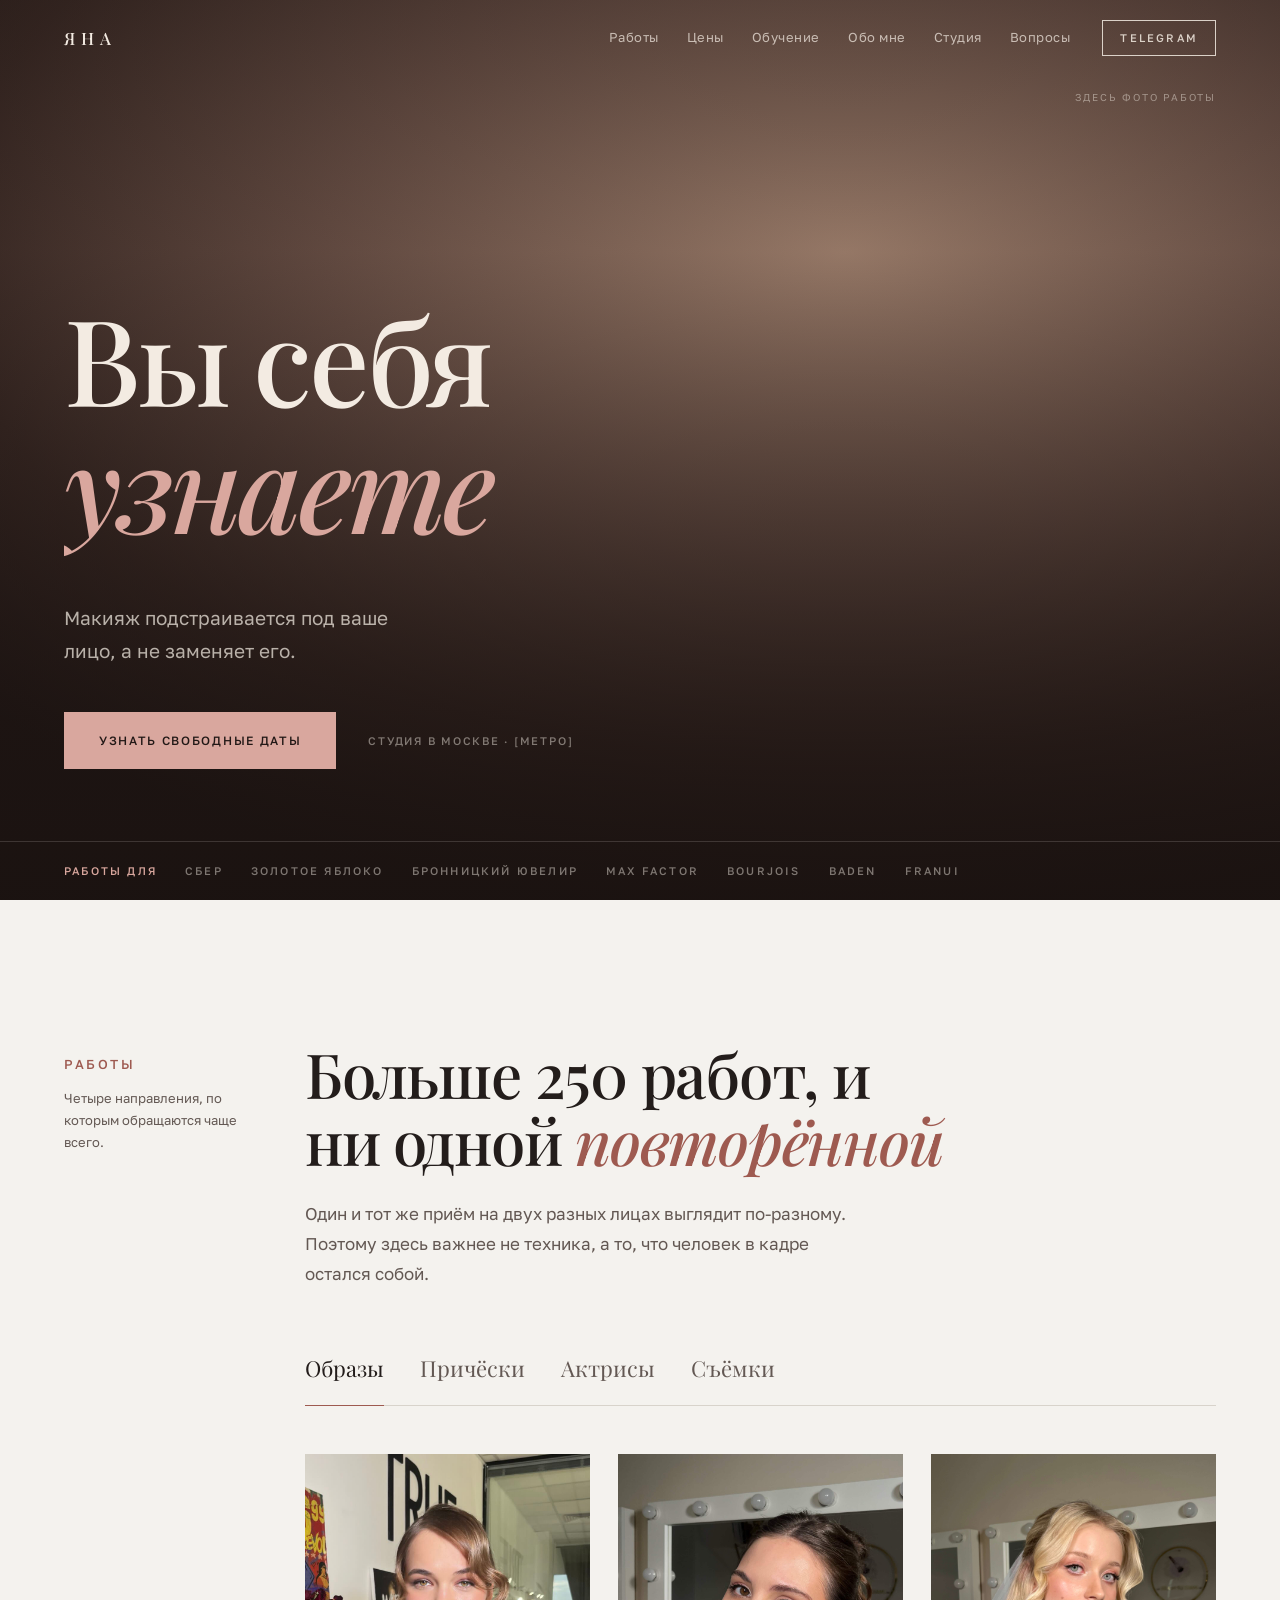
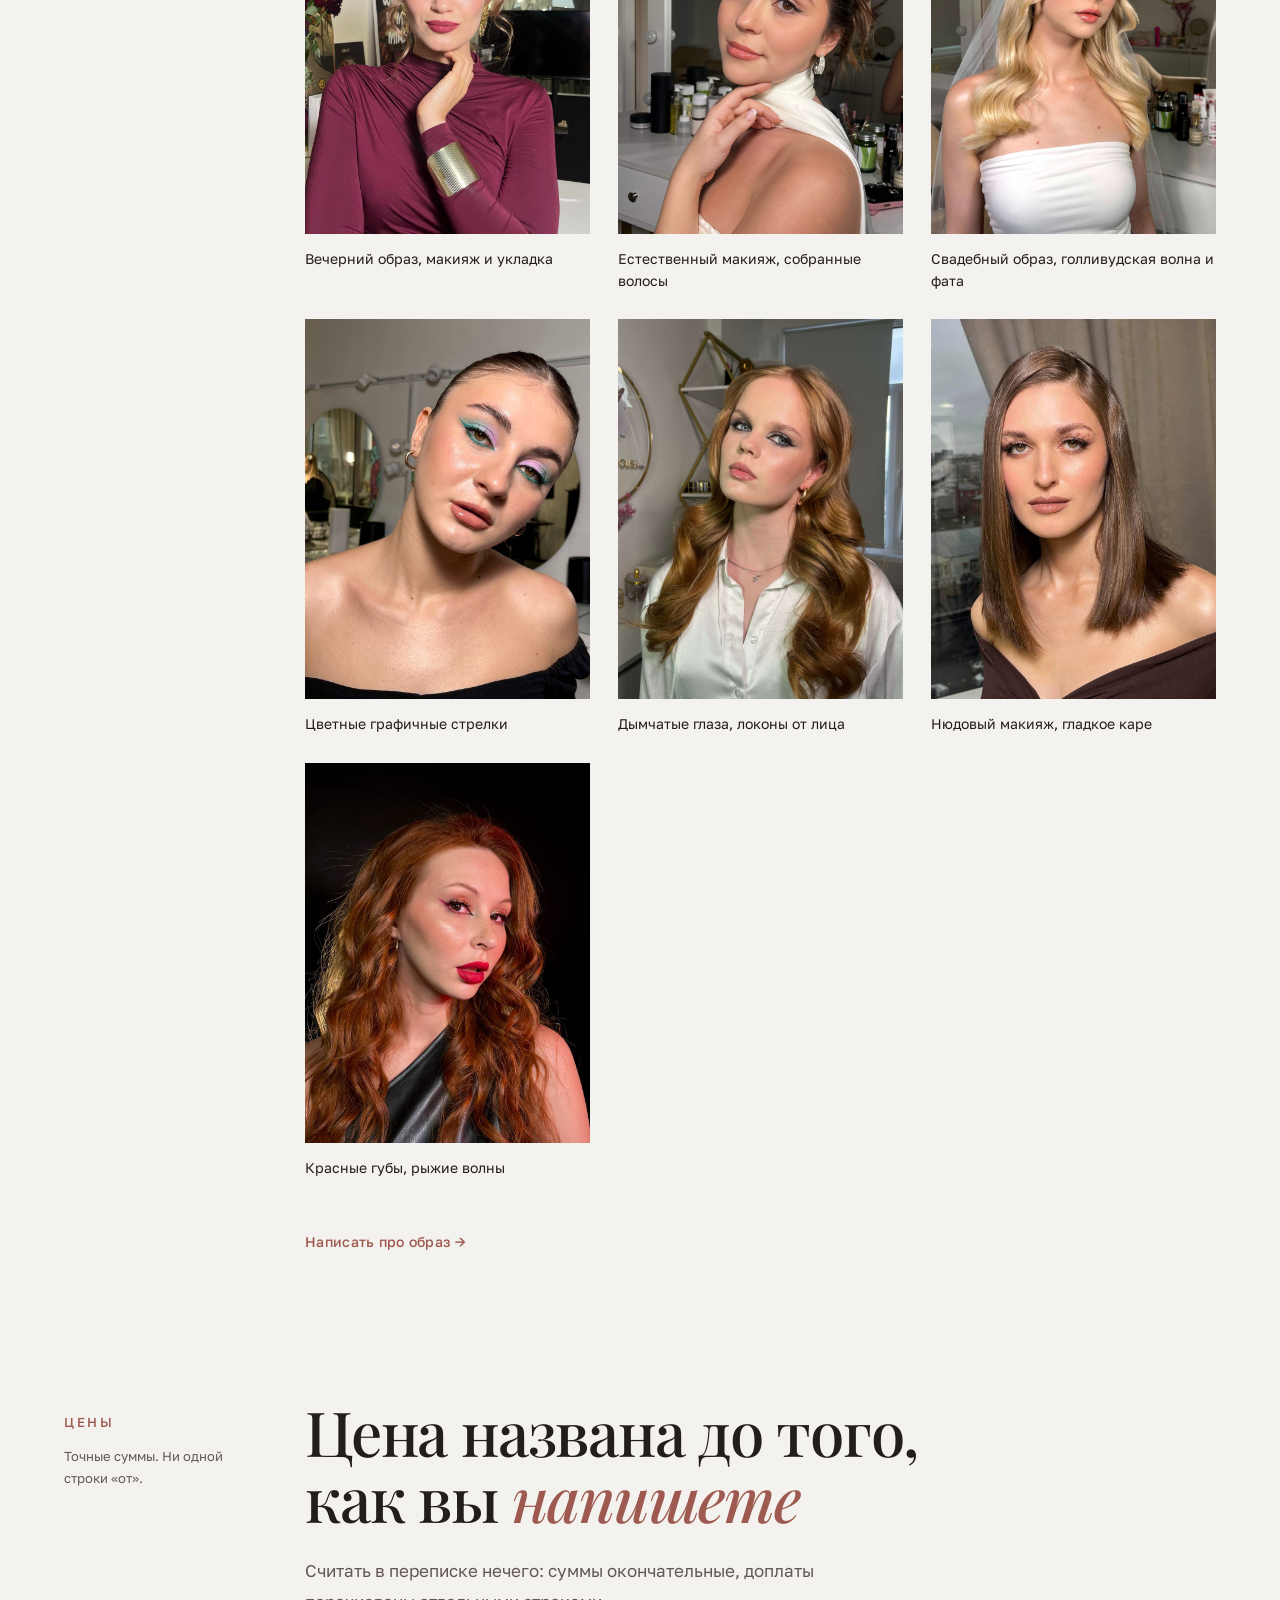
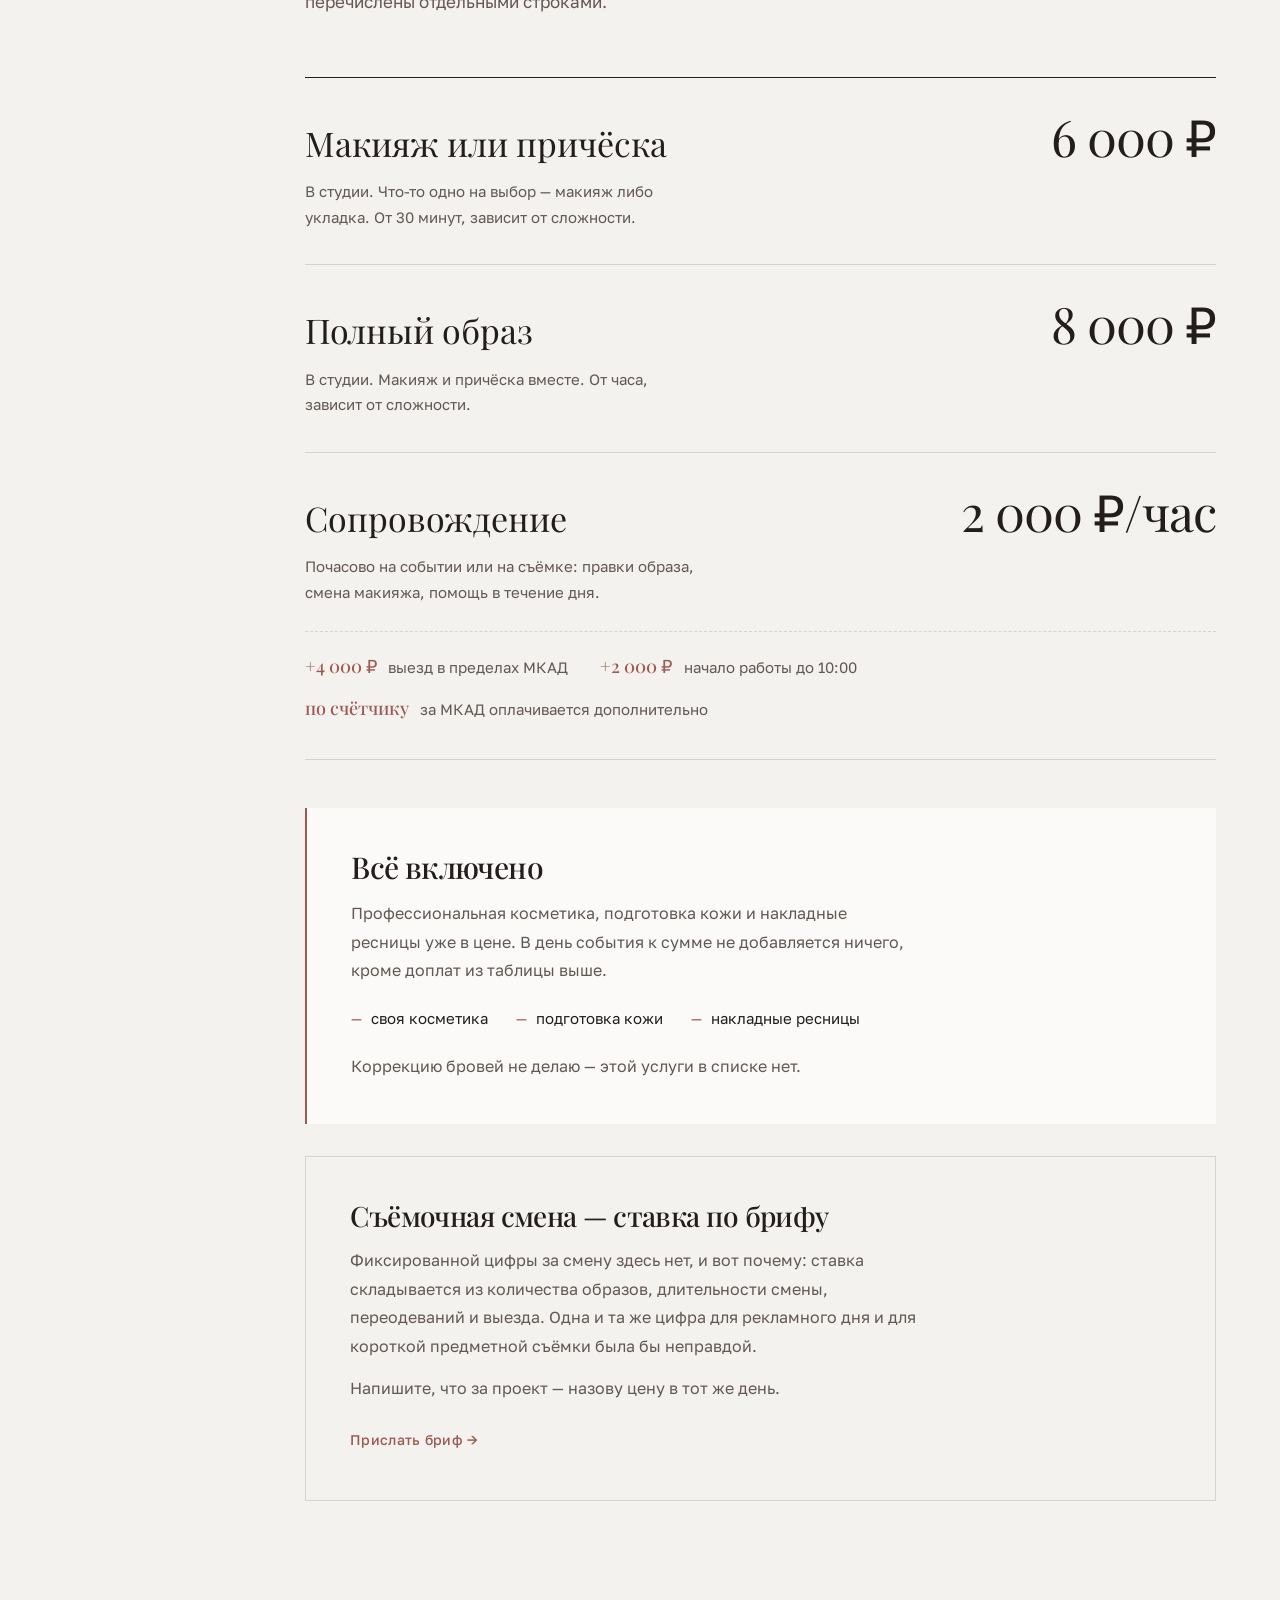
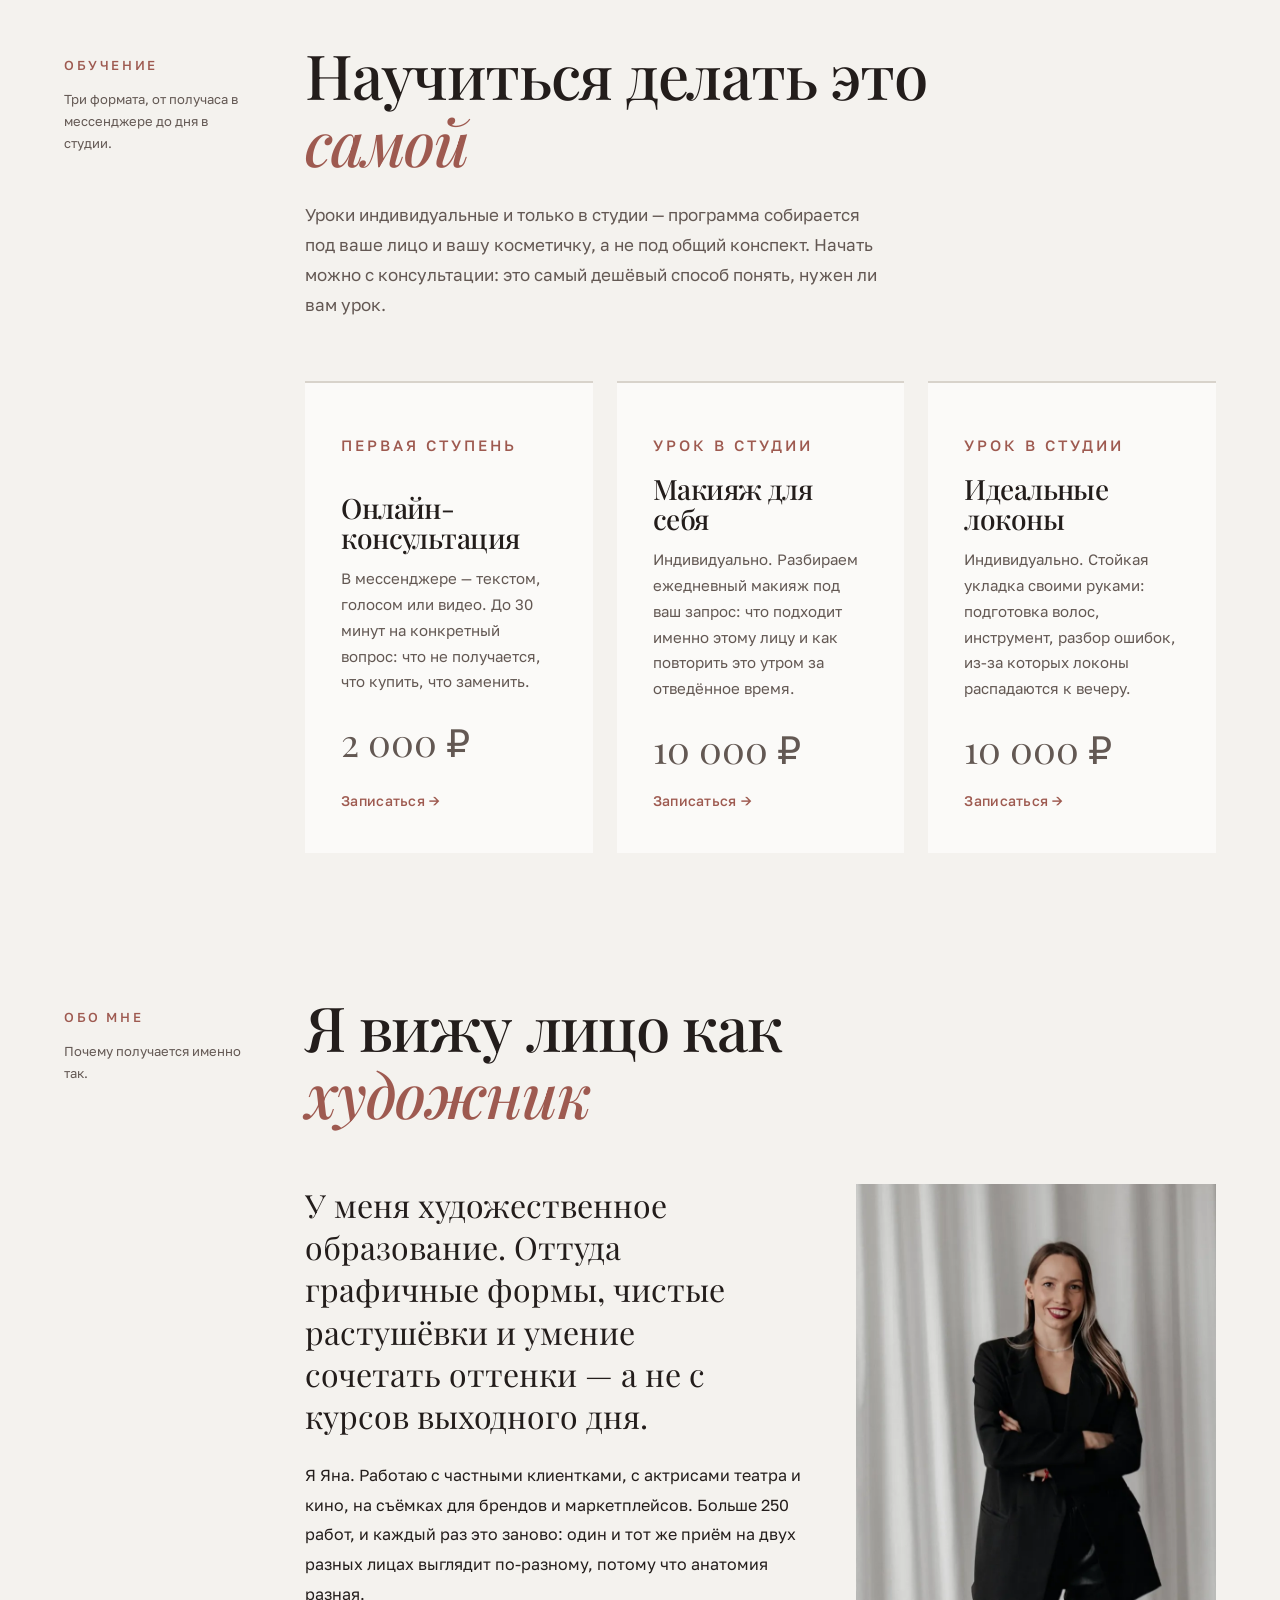
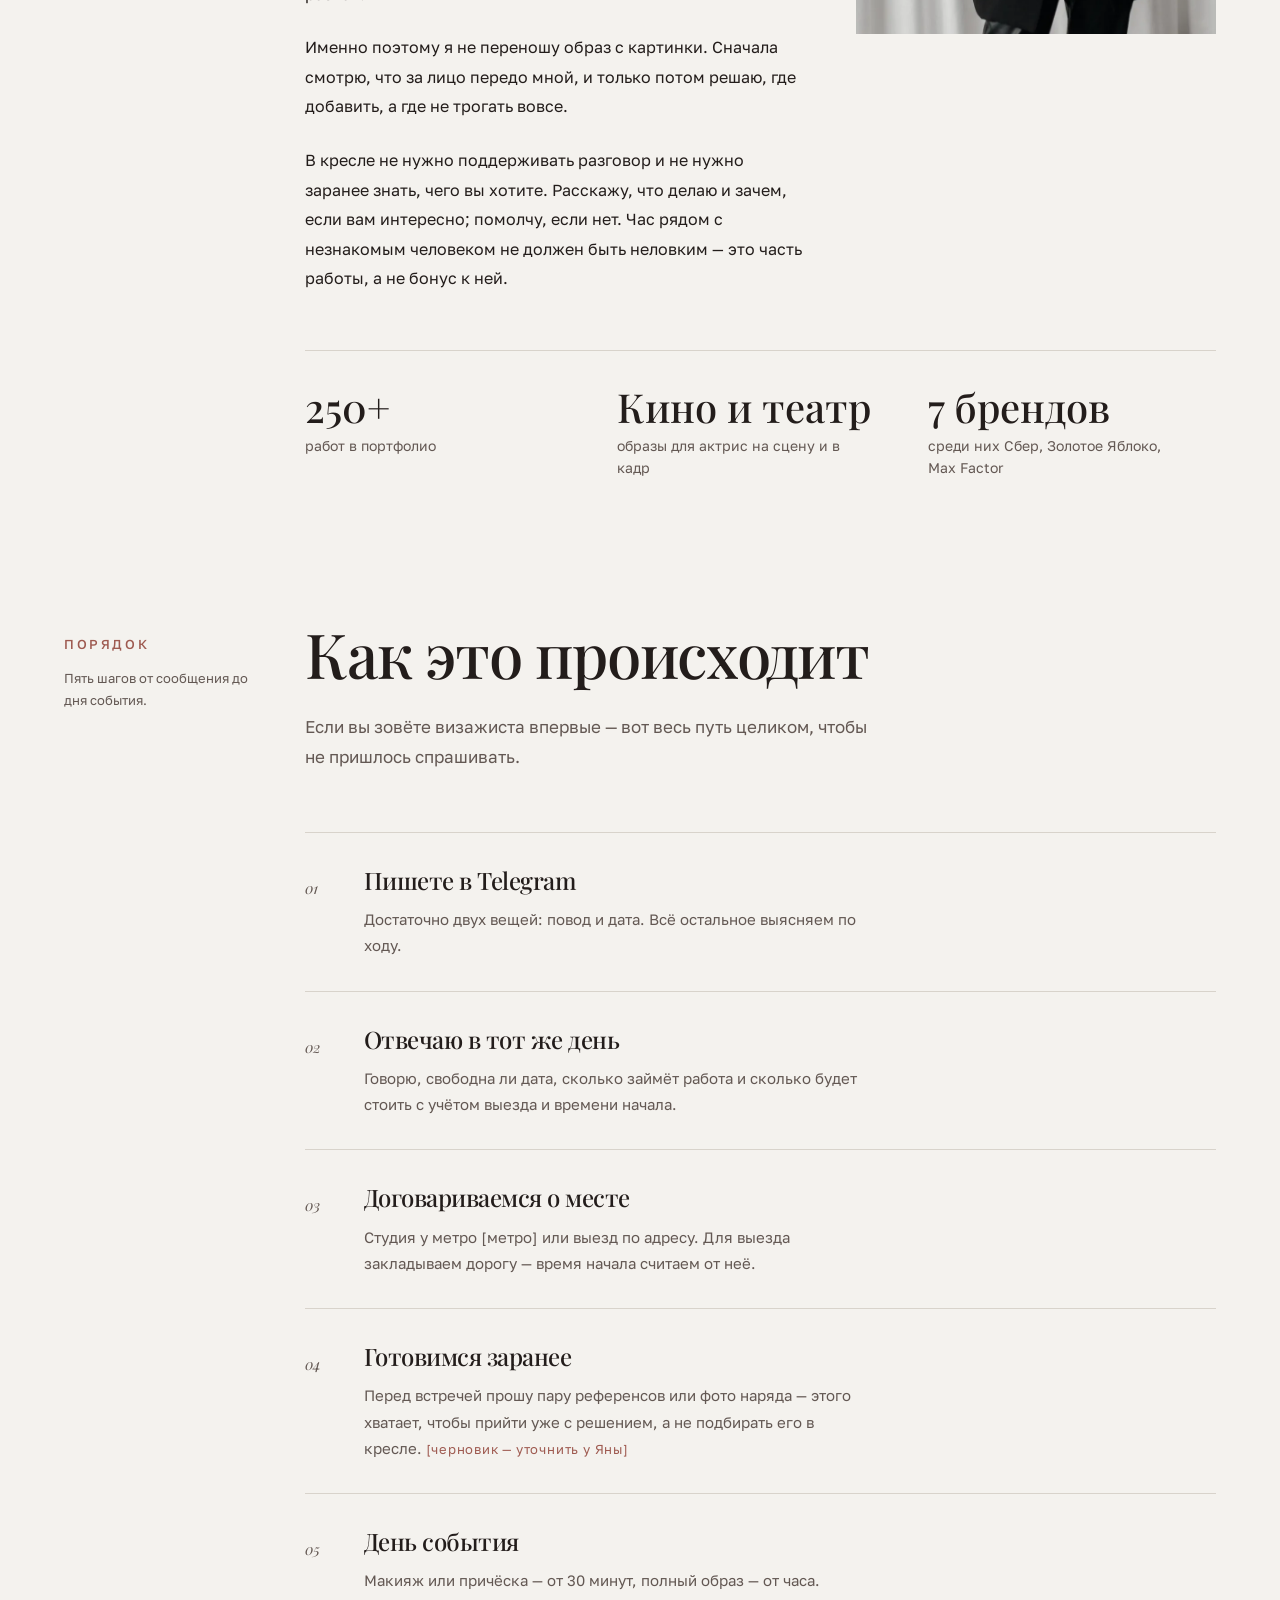
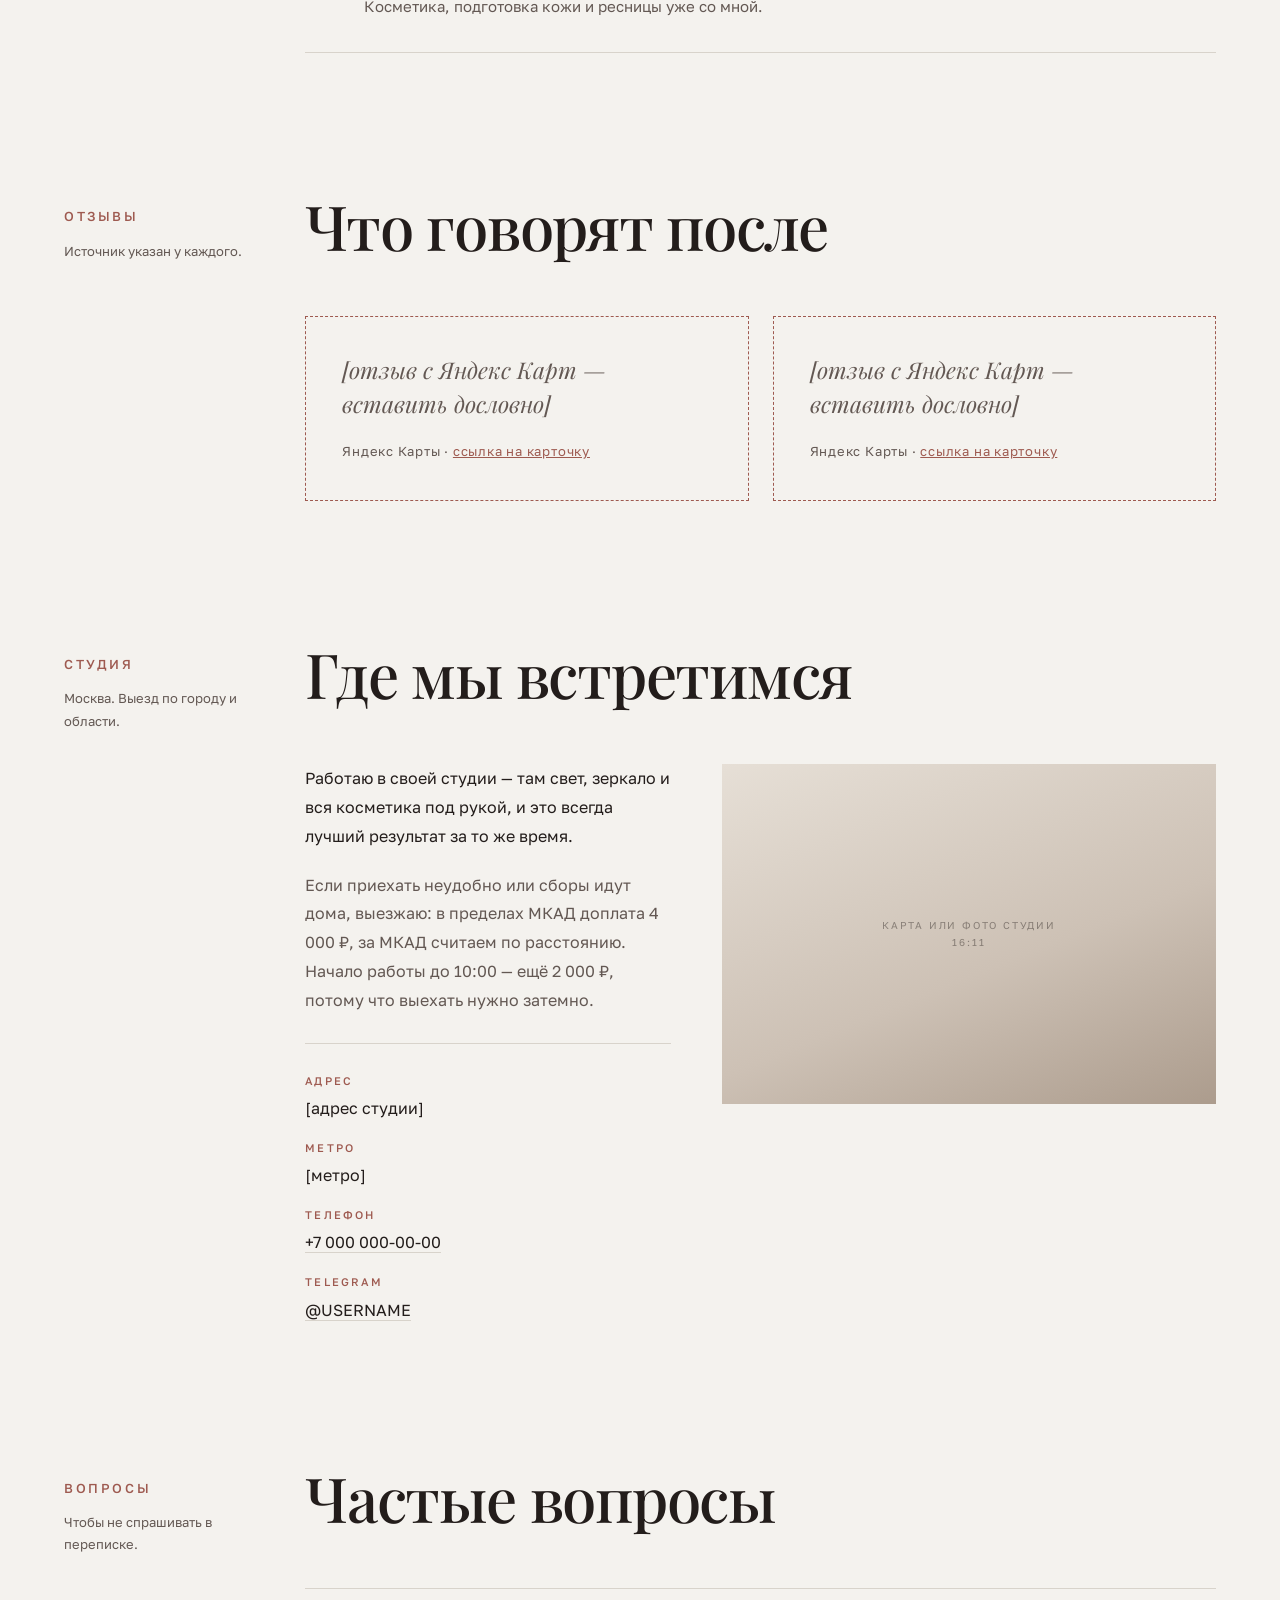
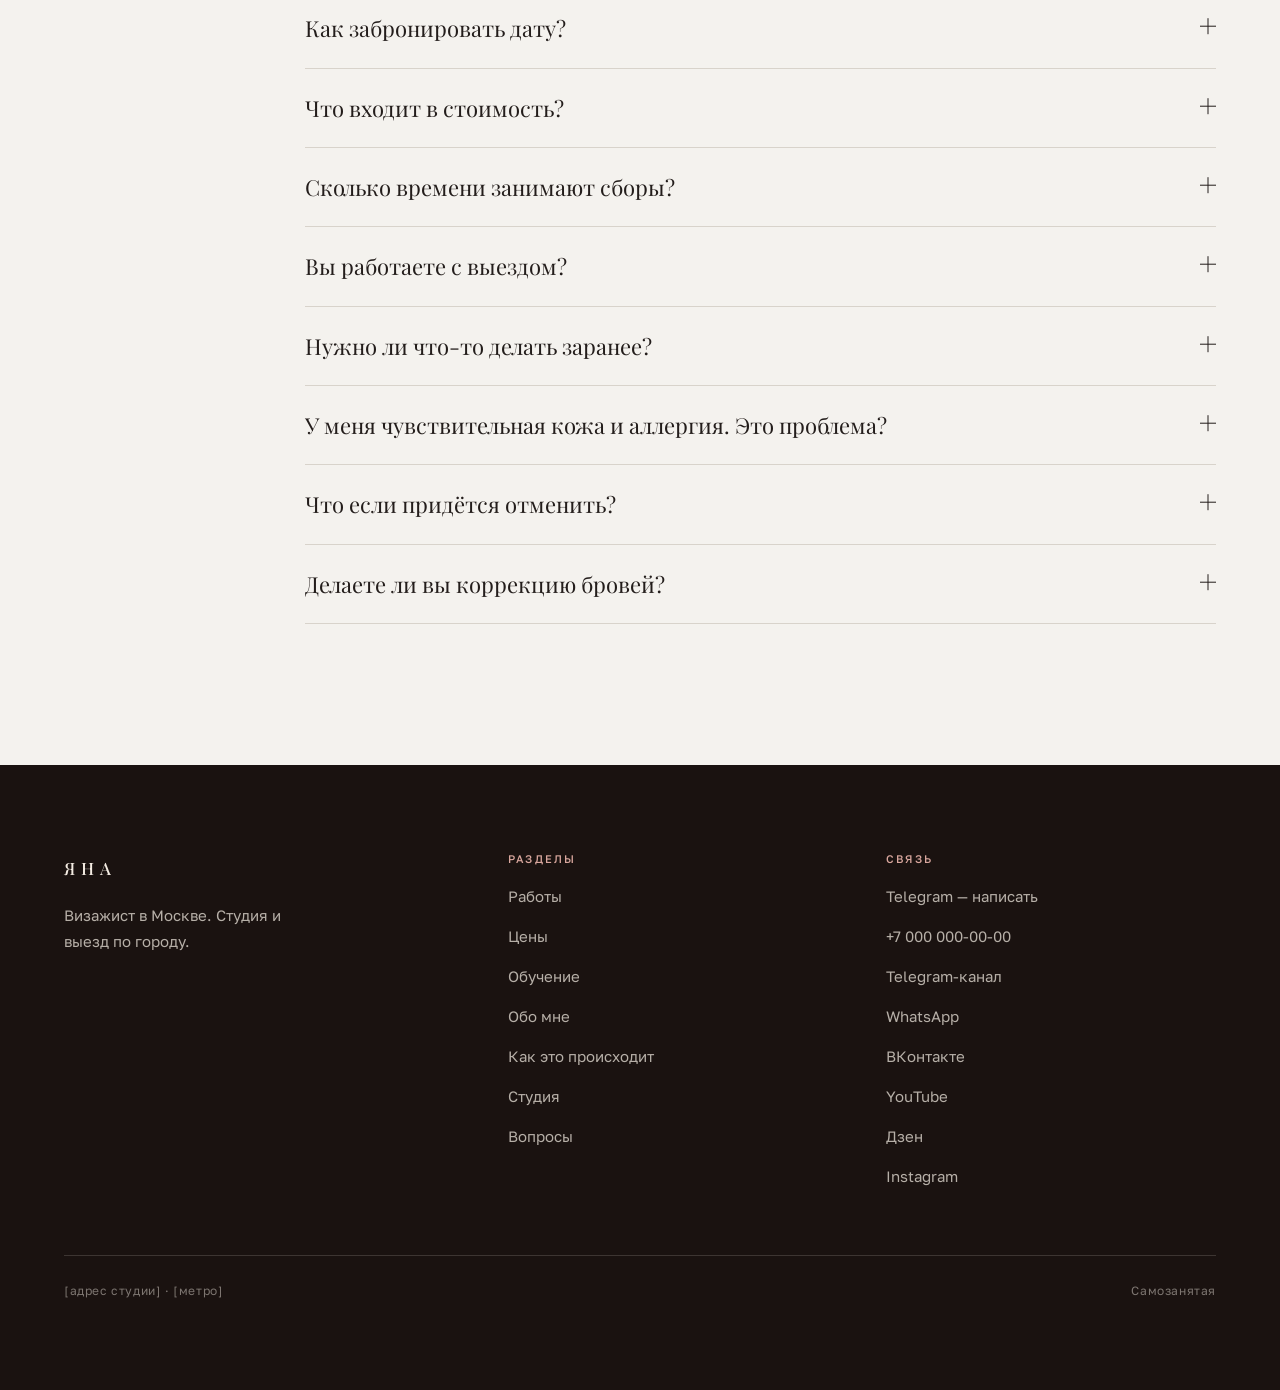
==== commit cb9c98b7: "Serve most photographs as the original JPEGs Re-encoding to WebP visibly lightened the frames. The s" ====
--- a/index.html
+++ b/index.html
@@ -199,13 +199,13 @@
           <!-- ── Образы ─────────────────────────────────────────────── -->
           <div class="tabs__panel" id="panel-1">
             <div class="works" id="grid-1">
-                <figure class="work"><div class="work__media"><img src="photo/makeup_and_hairstyles/10.webp" width="800" height="1067" loading="lazy" decoding="async" alt="Вечерний макияж в тёплой гамме, ягодные губы и мягкая укладка с локонами"></div><figcaption>Вечерний образ, макияж и укладка</figcaption></figure>
-                <figure class="work"><div class="work__media"><img src="photo/makeup_and_hairstyles/20.webp" width="800" height="1067" loading="lazy" decoding="async" alt="Естественный макияж с персиковыми губами, волосы убраны с выпущенными прядями"></div><figcaption>Естественный макияж, собранные волосы</figcaption></figure>
-                <figure class="work"><div class="work__media"><img src="photo/makeup_and_hairstyles/30.webp" width="800" height="1067" loading="lazy" decoding="async" alt="Свадебный образ: сияющая кожа, светлые волосы голливудской волной и фата"></div><figcaption>Свадебный образ, голливудская волна и фата</figcaption></figure>
-                <figure class="work"><div class="work__media"><img src="photo/makeup_and_hairstyles/40.webp" width="800" height="1057" loading="lazy" decoding="async" alt="Графичные стрелки в бирюзовом и сиреневом, волосы гладко убраны назад"></div><figcaption>Цветные графичные стрелки</figcaption></figure>
-                <figure class="work"><div class="work__media"><img src="photo/makeup_and_hairstyles/50.webp" width="800" height="1067" loading="lazy" decoding="async" alt="Дымчатый макияж глаз в серо-синей гамме, крупные локоны убраны от лица"></div><figcaption>Дымчатые глаза, локоны от лица</figcaption></figure>
-                <figure class="work"><div class="work__media"><img src="photo/makeup_and_hairstyles/60.webp" width="800" height="1094" loading="lazy" decoding="async" alt="Нюдовый макияж с глянцевыми губами и гладкое каре до плеч"></div><figcaption>Нюдовый макияж, гладкое каре</figcaption></figure>
-                <figure class="work"><div class="work__media"><img src="photo/makeup_and_hairstyles/70.webp" width="800" height="1067" loading="lazy" decoding="async" alt="Красная помада, чёрная стрелка и крупные волны на рыжих волосах"></div><figcaption>Красные губы, рыжие волны</figcaption></figure>
+                <figure class="work"><div class="work__media"><img src="photo/makeup_and_hairstyles/10.jpg" width="960" height="1280" loading="lazy" decoding="async" alt="Вечерний макияж в тёплой гамме, ягодные губы и мягкая укладка с локонами"></div><figcaption>Вечерний образ, макияж и укладка</figcaption></figure>
+                <figure class="work"><div class="work__media"><img src="photo/makeup_and_hairstyles/20.jpg" width="1920" height="2560" loading="lazy" decoding="async" alt="Естественный макияж с персиковыми губами, волосы убраны с выпущенными прядями"></div><figcaption>Естественный макияж, собранные волосы</figcaption></figure>
+                <figure class="work"><div class="work__media"><img src="photo/makeup_and_hairstyles/30.jpg" width="3024" height="4032" loading="lazy" decoding="async" alt="Свадебный образ: сияющая кожа, светлые волосы голливудской волной и фата"></div><figcaption>Свадебный образ, голливудская волна и фата</figcaption></figure>
+                <figure class="work"><div class="work__media"><img src="photo/makeup_and_hairstyles/40.JPG" width="969" height="1280" loading="lazy" decoding="async" alt="Графичные стрелки в бирюзовом и сиреневом, волосы гладко убраны назад"></div><figcaption>Цветные графичные стрелки</figcaption></figure>
+                <figure class="work"><div class="work__media"><img src="photo/makeup_and_hairstyles/50.jpg" width="3024" height="4032" loading="lazy" decoding="async" alt="Дымчатый макияж глаз в серо-синей гамме, крупные локоны убраны от лица"></div><figcaption>Дымчатые глаза, локоны от лица</figcaption></figure>
+                <figure class="work"><div class="work__media"><img src="photo/makeup_and_hairstyles/60.JPG" width="936" height="1280" loading="lazy" decoding="async" alt="Нюдовый макияж с глянцевыми губами и гладкое каре до плеч"></div><figcaption>Нюдовый макияж, гладкое каре</figcaption></figure>
+                <figure class="work"><div class="work__media"><img src="photo/makeup_and_hairstyles/70.jpg" width="960" height="1280" loading="lazy" decoding="async" alt="Красная помада, чёрная стрелка и крупные волны на рыжих волосах"></div><figcaption>Красные губы, рыжие волны</figcaption></figure>
             </div>
             <p class="more-row">
               <button class="more" type="button" data-more="grid-1" data-step="6">Показать ещё</button>
@@ -218,13 +218,13 @@
           <!-- ── Причёски ─────────────────────────────────────────────── -->
           <div class="tabs__panel" id="panel-2">
             <div class="works" id="grid-2">
-                <figure class="work"><div class="work__media"><img src="photo/hairstyles/10.webp" width="800" height="1067" loading="lazy" decoding="async" alt="Низкий пучок с выпущенными прядями и россыпью шпилек со стразами, вид со спины"></div><figcaption>Низкий пучок со шпильками-стразами</figcaption></figure>
-                <figure class="work"><div class="work__media"><img src="photo/hairstyles/20.webp" width="800" height="1067" loading="lazy" decoding="async" alt="Верхняя часть волос убрана назад, по длине мягкая волна"></div><figcaption>Полураспущенные волосы, мягкая волна</figcaption></figure>
-                <figure class="work"><div class="work__media"><img src="photo/hairstyles/30.webp" width="800" height="1067" loading="lazy" decoding="async" alt="Высокий небрежный пучок с выпущенными у лица прядями"></div><figcaption>Небрежный высокий пучок</figcaption></figure>
-                <figure class="work"><div class="work__media"><img src="photo/hairstyles/40.webp" width="800" height="1000" loading="lazy" decoding="async" alt="Гладко зачёсанный низкий пучок с валиком и шпильками со стразами"></div><figcaption>Гладкий низкий пучок</figcaption></figure>
-                <figure class="work"><div class="work__media"><img src="photo/hairstyles/50.webp" width="800" height="982" loading="lazy" decoding="async" alt="Голливудская волна на медных волосах, вид со спины"></div><figcaption>Голливудская волна</figcaption></figure>
-                <figure class="work"><div class="work__media"><img src="photo/hairstyles/60.webp" width="800" height="1067" loading="lazy" decoding="async" alt="Низкий свадебный пучок на светлых волосах, под ним закреплена фата"></div><figcaption>Свадебный пучок под фату</figcaption></figure>
-                <figure class="work"><div class="work__media"><img src="photo/hairstyles/70.webp" width="800" height="1067" loading="lazy" decoding="async" alt="Низкий скрученный пучок с украшением-веточкой и выпущенной прядью"></div><figcaption>Низкий пучок с украшением</figcaption></figure>
+                <figure class="work"><div class="work__media"><img src="photo/hairstyles/10.JPG" width="960" height="1280" loading="lazy" decoding="async" alt="Низкий пучок с выпущенными прядями и россыпью шпилек со стразами, вид со спины"></div><figcaption>Низкий пучок со шпильками-стразами</figcaption></figure>
+                <figure class="work"><div class="work__media"><img src="photo/hairstyles/20.jpg" width="960" height="1280" loading="lazy" decoding="async" alt="Верхняя часть волос убрана назад, по длине мягкая волна"></div><figcaption>Полураспущенные волосы, мягкая волна</figcaption></figure>
+                <figure class="work"><div class="work__media"><img src="photo/hairstyles/30.jpg" width="1920" height="2560" loading="lazy" decoding="async" alt="Высокий небрежный пучок с выпущенными у лица прядями"></div><figcaption>Небрежный высокий пучок</figcaption></figure>
+                <figure class="work"><div class="work__media"><img src="photo/hairstyles/40.jpg" width="1024" height="1280" loading="lazy" decoding="async" alt="Гладко зачёсанный низкий пучок с валиком и шпильками со стразами"></div><figcaption>Гладкий низкий пучок</figcaption></figure>
+                <figure class="work"><div class="work__media"><img src="photo/hairstyles/50.jpg" width="1043" height="1280" loading="lazy" decoding="async" alt="Голливудская волна на медных волосах, вид со спины"></div><figcaption>Голливудская волна</figcaption></figure>
+                <figure class="work"><div class="work__media"><img src="photo/hairstyles/60.jpg" width="3024" height="4032" loading="lazy" decoding="async" alt="Низкий свадебный пучок на светлых волосах, под ним закреплена фата"></div><figcaption>Свадебный пучок под фату</figcaption></figure>
+                <figure class="work"><div class="work__media"><img src="photo/hairstyles/70.JPG" width="960" height="1280" loading="lazy" decoding="async" alt="Низкий скрученный пучок с украшением-веточкой и выпущенной прядью"></div><figcaption>Низкий пучок с украшением</figcaption></figure>
             </div>
             <p class="more-row">
               <button class="more" type="button" data-more="grid-2" data-step="6">Показать ещё</button>
@@ -237,12 +237,12 @@
           <!-- ── Актрисы ─────────────────────────────────────────────── -->
           <div class="tabs__panel" id="panel-3">
             <div class="works" id="grid-3">
-                <figure class="work"><div class="work__media"><img src="photo/actresses/10.webp" width="800" height="989" loading="lazy" decoding="async" alt="Портрет на натуре: светлые волосы, естественный макияж, чёрный свитер"></div><figcaption>[имя актрисы]<span class="cred">портретная съёмка на натуре</span></figcaption></figure>
-                <figure class="work"><div class="work__media"><img src="photo/actresses/20.webp" width="800" height="1200" loading="lazy" decoding="async" alt="Съёмка в парке в полный рост, белое платье в пол"></div><figcaption>[имя актрисы]<span class="cred">съёмка на натуре</span></figcaption></figure>
-                <figure class="work"><div class="work__media"><img src="photo/actresses/30.webp" width="800" height="1200" loading="lazy" decoding="async" alt="Крупный портрет: светлые волосы, светлый макияж, белое пальто"></div><figcaption>[имя актрисы]<span class="cred">портретная съёмка</span></figcaption></figure>
-                <figure class="work"><div class="work__media"><img src="photo/actresses/40.webp" width="800" height="1200" loading="lazy" decoding="async" alt="Студийная съёмка в полный рост: рыжие волосы, светлый костюм"></div><figcaption>[имя актрисы]<span class="cred">студийная съёмка</span></figcaption></figure>
-                <figure class="work"><div class="work__media"><img src="photo/actresses/50.webp" width="800" height="1200" loading="lazy" decoding="async" alt="Студийный портрет с закрытыми глазами, акцент на ресницы и кожу"></div><figcaption>[имя актрисы]<span class="cred">студийная съёмка</span></figcaption></figure>
-                <figure class="work"><div class="work__media"><img src="photo/actresses/60.webp" width="800" height="1196" loading="lazy" decoding="async" alt="Студийный портрет: рыжие волосы, белая блуза, спокойный взгляд в кадр"></div><figcaption>[имя актрисы]<span class="cred">студийная съёмка</span></figcaption></figure>
+                <figure class="work"><div class="work__media"><img src="photo/actresses/10.JPG" width="2604" height="3219" loading="lazy" decoding="async" alt="Портрет на натуре: светлые волосы, естественный макияж, чёрный свитер"></div><figcaption>[имя актрисы]<span class="cred">портретная съёмка на натуре</span></figcaption></figure>
+                <figure class="work"><div class="work__media"><img src="photo/actresses/20.JPG" width="1707" height="2560" loading="lazy" decoding="async" alt="Съёмка в парке в полный рост, белое платье в пол"></div><figcaption>[имя актрисы]<span class="cred">съёмка на натуре</span></figcaption></figure>
+                <figure class="work"><div class="work__media"><img src="photo/actresses/30.JPG" width="1442" height="2163" loading="lazy" decoding="async" alt="Крупный портрет: светлые волосы, светлый макияж, белое пальто"></div><figcaption>[имя актрисы]<span class="cred">портретная съёмка</span></figcaption></figure>
+                <figure class="work"><div class="work__media"><img src="photo/actresses/40.JPG" width="853" height="1280" loading="lazy" decoding="async" alt="Студийная съёмка в полный рост: рыжие волосы, светлый костюм"></div><figcaption>[имя актрисы]<span class="cred">студийная съёмка</span></figcaption></figure>
+                <figure class="work"><div class="work__media"><img src="photo/actresses/50.JPG" width="853" height="1279" loading="lazy" decoding="async" alt="Студийный портрет с закрытыми глазами, акцент на ресницы и кожу"></div><figcaption>[имя актрисы]<span class="cred">студийная съёмка</span></figcaption></figure>
+                <figure class="work"><div class="work__media"><img src="photo/actresses/60.JPG" width="856" height="1280" loading="lazy" decoding="async" alt="Студийный портрет: рыжие волосы, белая блуза, спокойный взгляд в кадр"></div><figcaption>[имя актрисы]<span class="cred">студийная съёмка</span></figcaption></figure>
             </div>
             <p class="more-row">
               <button class="more" type="button" data-more="grid-3" data-step="6">Показать ещё</button>
@@ -264,9 +264,9 @@
                       <figure class="shot" id="sh1-4"><img src="photo/filming/10/40.webp" width="904" height="1280" loading="lazy" decoding="async" alt="Разворот каталога: модель на розовом диване, рядом далматин"></figure>
                       <figure class="shot" id="sh1-5"><img src="photo/filming/10/50.webp" width="748" height="903" loading="lazy" decoding="async" alt="Мужская модель в чёрном пиджаке рядом с золотистым ретривером"></figure>
                       <figure class="shot" id="sh1-6"><img src="photo/filming/10/60.webp" width="638" height="903" loading="lazy" decoding="async" alt="Разворот каталога: мужская модель и далматин в прыжке"></figure>
-                      <figure class="shot" id="sh1-7"><img src="photo/filming/10/70.webp" width="638" height="903" loading="lazy" decoding="async" alt="Модель в голубом кардигане рядом с корги"></figure>
+                      <figure class="shot" id="sh1-7"><img src="photo/filming/10/70.webp" width="657" height="903" loading="lazy" decoding="async" alt="Модель в голубом кардигане рядом с корги"></figure>
                       <figure class="shot" id="sh1-8"><img src="photo/filming/10/80.webp" width="638" height="903" loading="lazy" decoding="async" alt="Разворот каталога: модель на стуле, рядом два корги"></figure>
-                      <figure class="shot" id="sh1-9"><img src="photo/filming/10/Retouchd-24.webp" width="622" height="903" loading="lazy" decoding="async" alt="Модель на розовом диване, рядом лежит спаниель"></figure>
+                      <figure class="shot" id="sh1-9"><img src="photo/filming/10/90.webp" width="622" height="903" loading="lazy" decoding="async" alt="Модель на розовом диване, рядом лежит спаниель"></figure>
                     </div>
                     <nav class="shoot__dots" aria-label="Выбор кадра">
                       <a href="#sh1-1" aria-label="Кадр 1"></a>
@@ -290,10 +290,10 @@
                 <article class="proj__row">
                   <div class="shoot">
                     <div class="shoot__frame" tabindex="0" role="group" aria-label="Кадры съёмки, листаются вбок">
-                      <figure class="shot" id="sh2-1"><img src="photo/filming/20/10.webp" width="800" height="1200" loading="lazy" decoding="async" alt="Бьюти-кадр: белые перчатки, локоны, светлая графика на веках"></figure>
-                      <figure class="shot" id="sh2-2"><img src="photo/filming/20/20.webp" width="800" height="1200" loading="lazy" decoding="async" alt="Модель в белом топе, волосы в две пряди, белая стрелка на веке"></figure>
-                      <figure class="shot" id="sh2-3"><img src="photo/filming/20/30.webp" width="800" height="1200" loading="lazy" decoding="async" alt="Белая перчатка закрывает половину лица, акцент на открытом глазе"></figure>
-                      <figure class="shot" id="sh2-4"><img src="photo/filming/20/40.webp" width="800" height="1200" loading="lazy" decoding="async" alt="Портрет в белом: ровная кожа, белая графика на верхнем веке"></figure>
+                      <figure class="shot" id="sh2-1"><img src="photo/filming/20/10%20.jpg" width="853" height="1280" loading="lazy" decoding="async" alt="Бьюти-кадр: белые перчатки, локоны, светлая графика на веках"></figure>
+                      <figure class="shot" id="sh2-2"><img src="photo/filming/20/20.jpg" width="853" height="1280" loading="lazy" decoding="async" alt="Модель в белом топе, волосы в две пряди, белая стрелка на веке"></figure>
+                      <figure class="shot" id="sh2-3"><img src="photo/filming/20/30.jpg" width="853" height="1280" loading="lazy" decoding="async" alt="Белая перчатка закрывает половину лица, акцент на открытом глазе"></figure>
+                      <figure class="shot" id="sh2-4"><img src="photo/filming/20/40.jpg" width="853" height="1280" loading="lazy" decoding="async" alt="Портрет в белом: ровная кожа, белая графика на верхнем веке"></figure>
                     </div>
                     <nav class="shoot__dots" aria-label="Выбор кадра">
                       <a href="#sh2-1" aria-label="Кадр 1"></a>
@@ -312,9 +312,9 @@
                 <article class="proj__row">
                   <div class="shoot">
                     <div class="shoot__frame" tabindex="0" role="group" aria-label="Кадры съёмки, листаются вбок">
-                      <figure class="shot" id="sh3-1"><img src="photo/filming/30/10.webp" width="800" height="1200" loading="lazy" decoding="async" alt="Модель с крыльями бабочки лежит на рояле под люстрой"></figure>
-                      <figure class="shot" id="sh3-2"><img src="photo/filming/30/20.webp" width="800" height="1200" loading="lazy" decoding="async" alt="Модель с крыльями бабочки среди зелени, венок в волосах"></figure>
-                      <figure class="shot" id="sh3-3"><img src="photo/filming/30/30.webp" width="800" height="533" loading="lazy" decoding="async" alt="Модель с крыльями в тёплом свете среди листвы"></figure>
+                      <figure class="shot" id="sh3-1"><img src="photo/filming/30/10.jpg" width="853" height="1280" loading="lazy" decoding="async" alt="Модель с крыльями бабочки лежит на рояле под люстрой"></figure>
+                      <figure class="shot" id="sh3-2"><img src="photo/filming/30/20.jpg" width="853" height="1280" loading="lazy" decoding="async" alt="Модель с крыльями бабочки среди зелени, венок в волосах"></figure>
+                      <figure class="shot" id="sh3-3"><img src="photo/filming/30/30.jpg" width="1280" height="853" loading="lazy" decoding="async" alt="Модель с крыльями в тёплом свете среди листвы"></figure>
                     </div>
                     <nav class="shoot__dots" aria-label="Выбор кадра">
                       <a href="#sh3-1" aria-label="Кадр 1"></a>
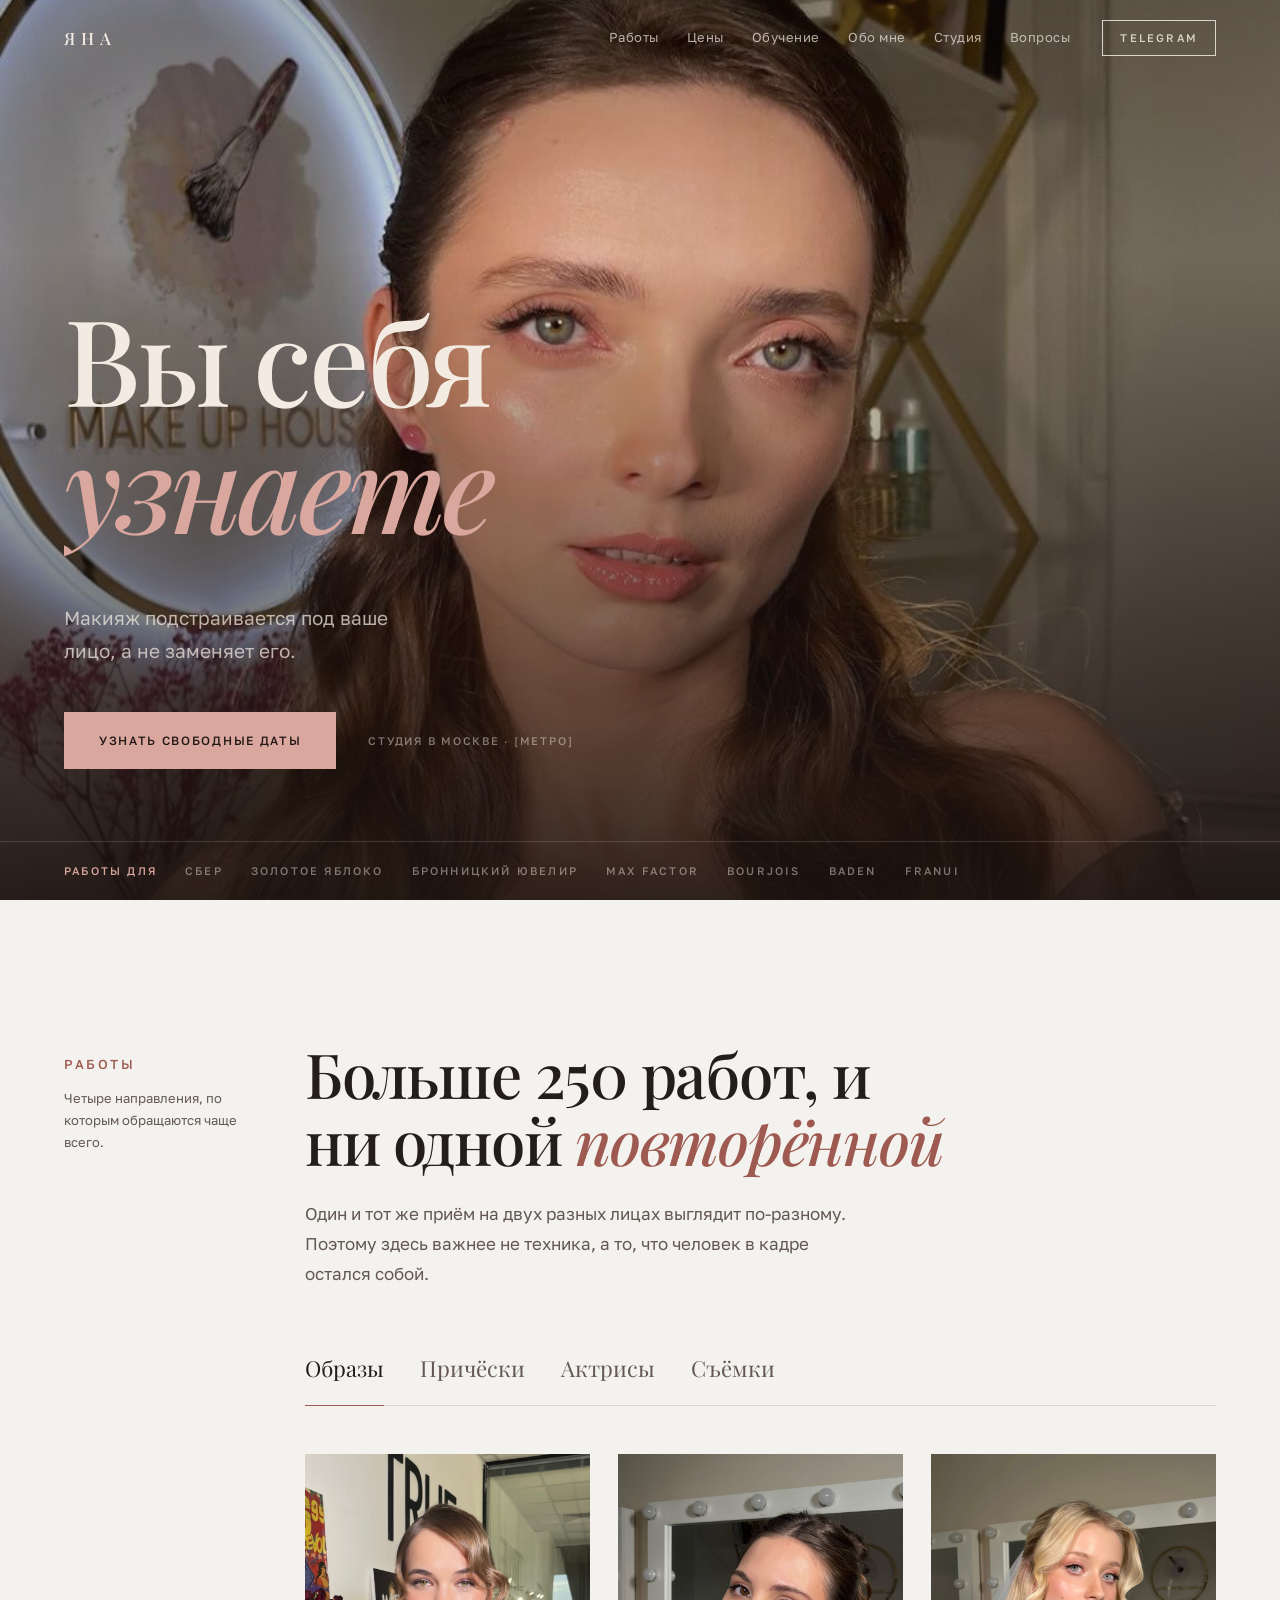
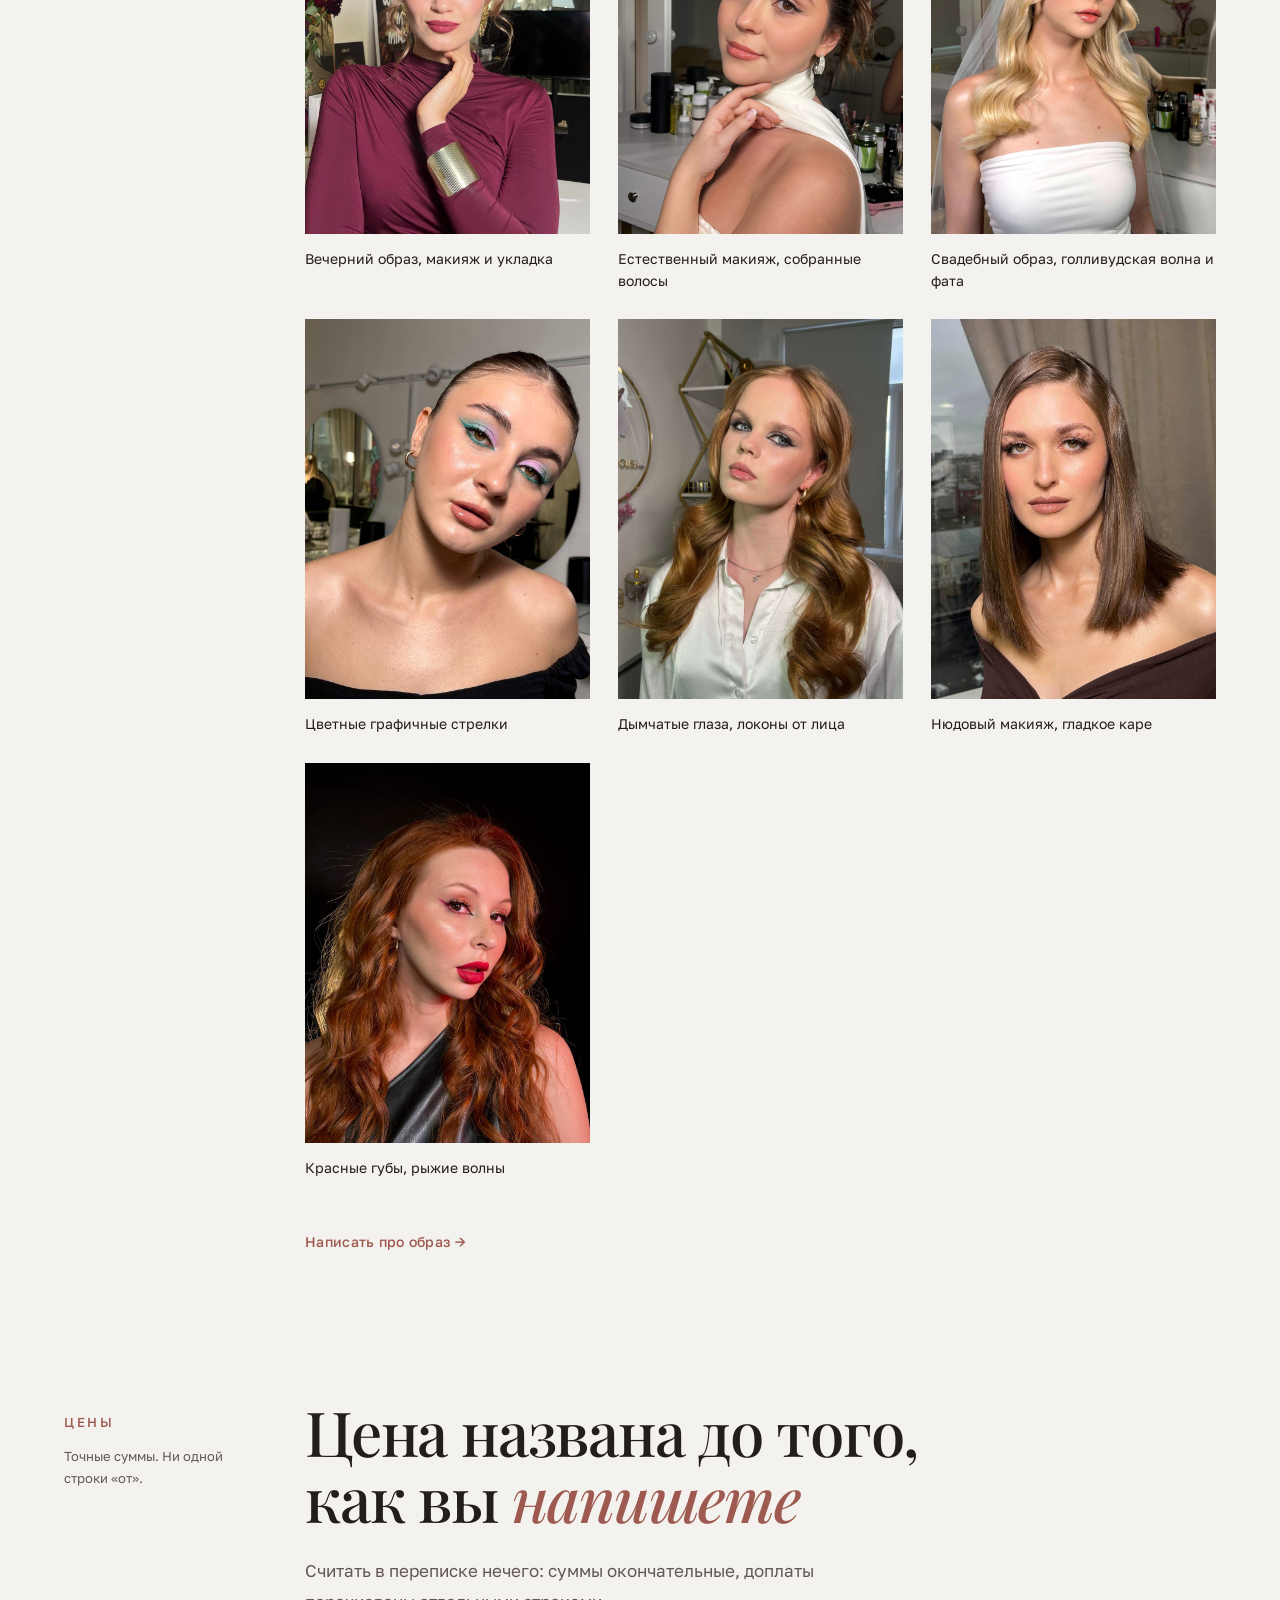
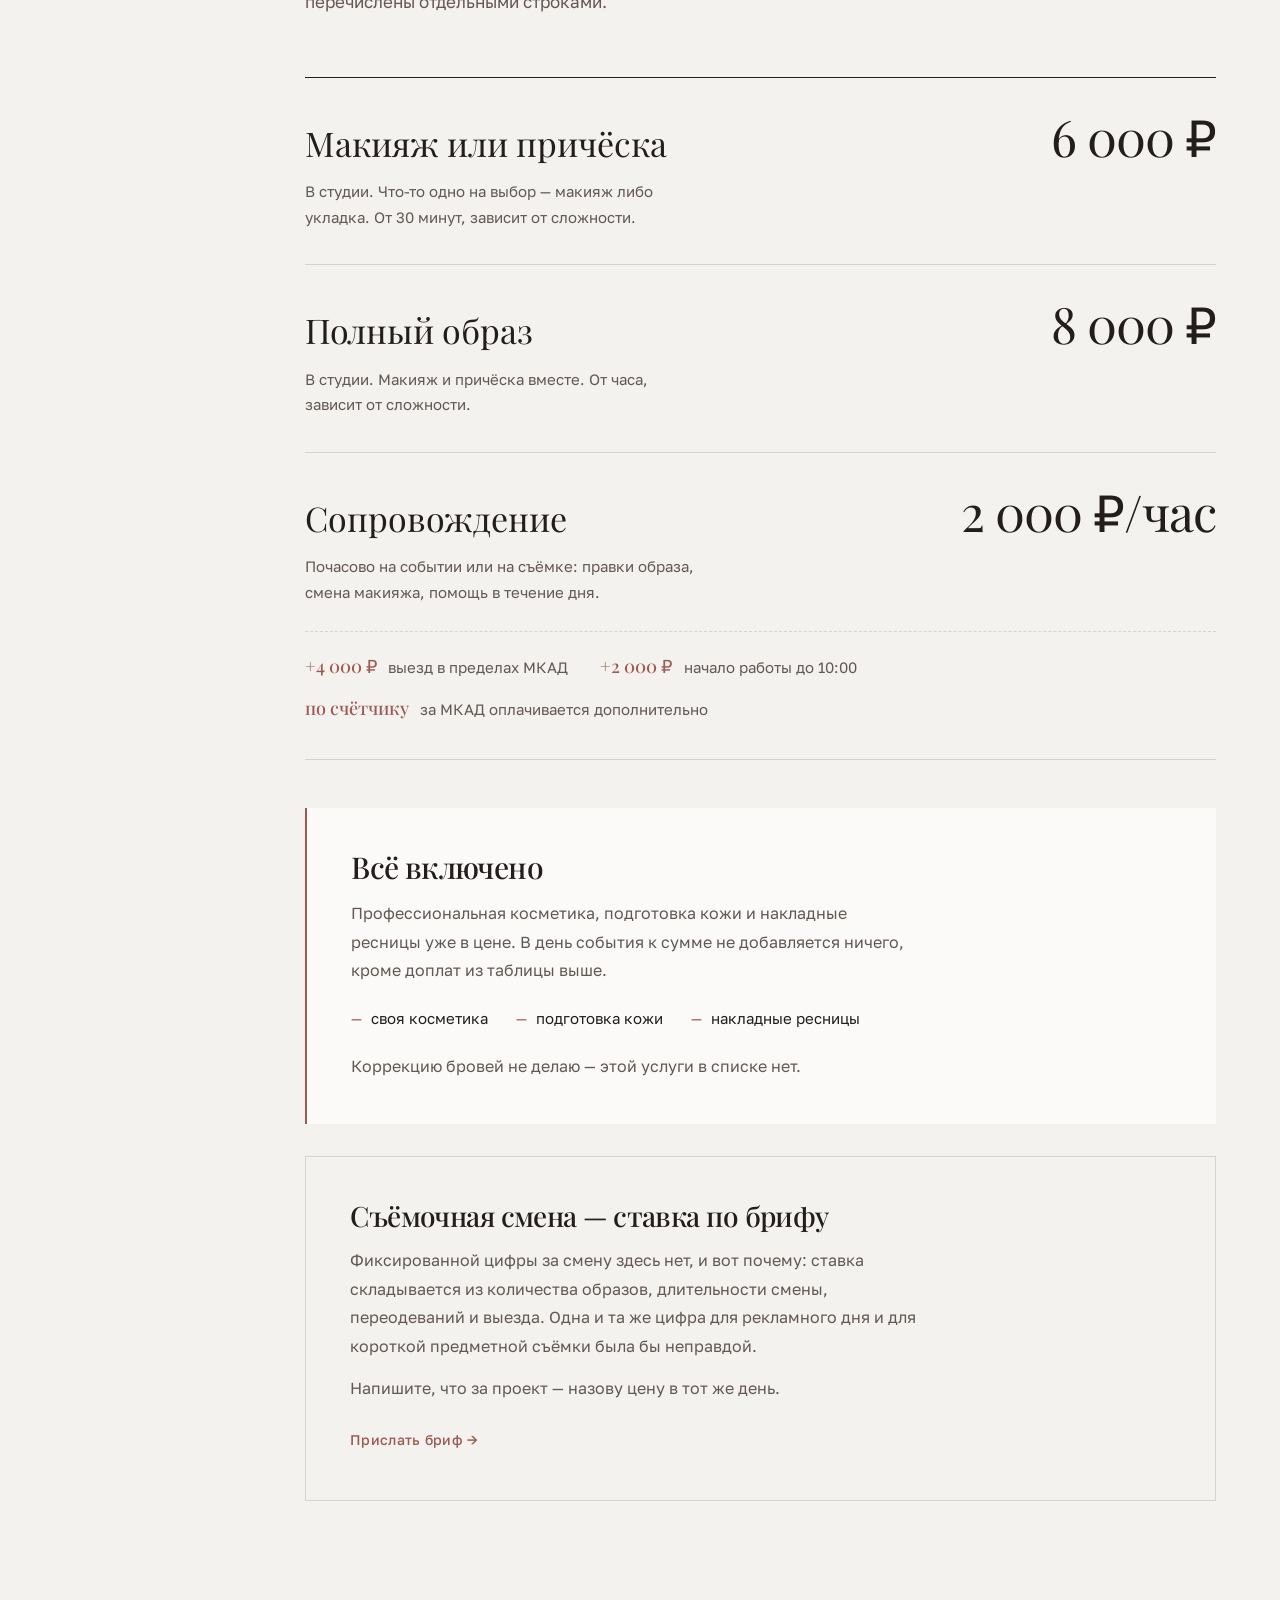
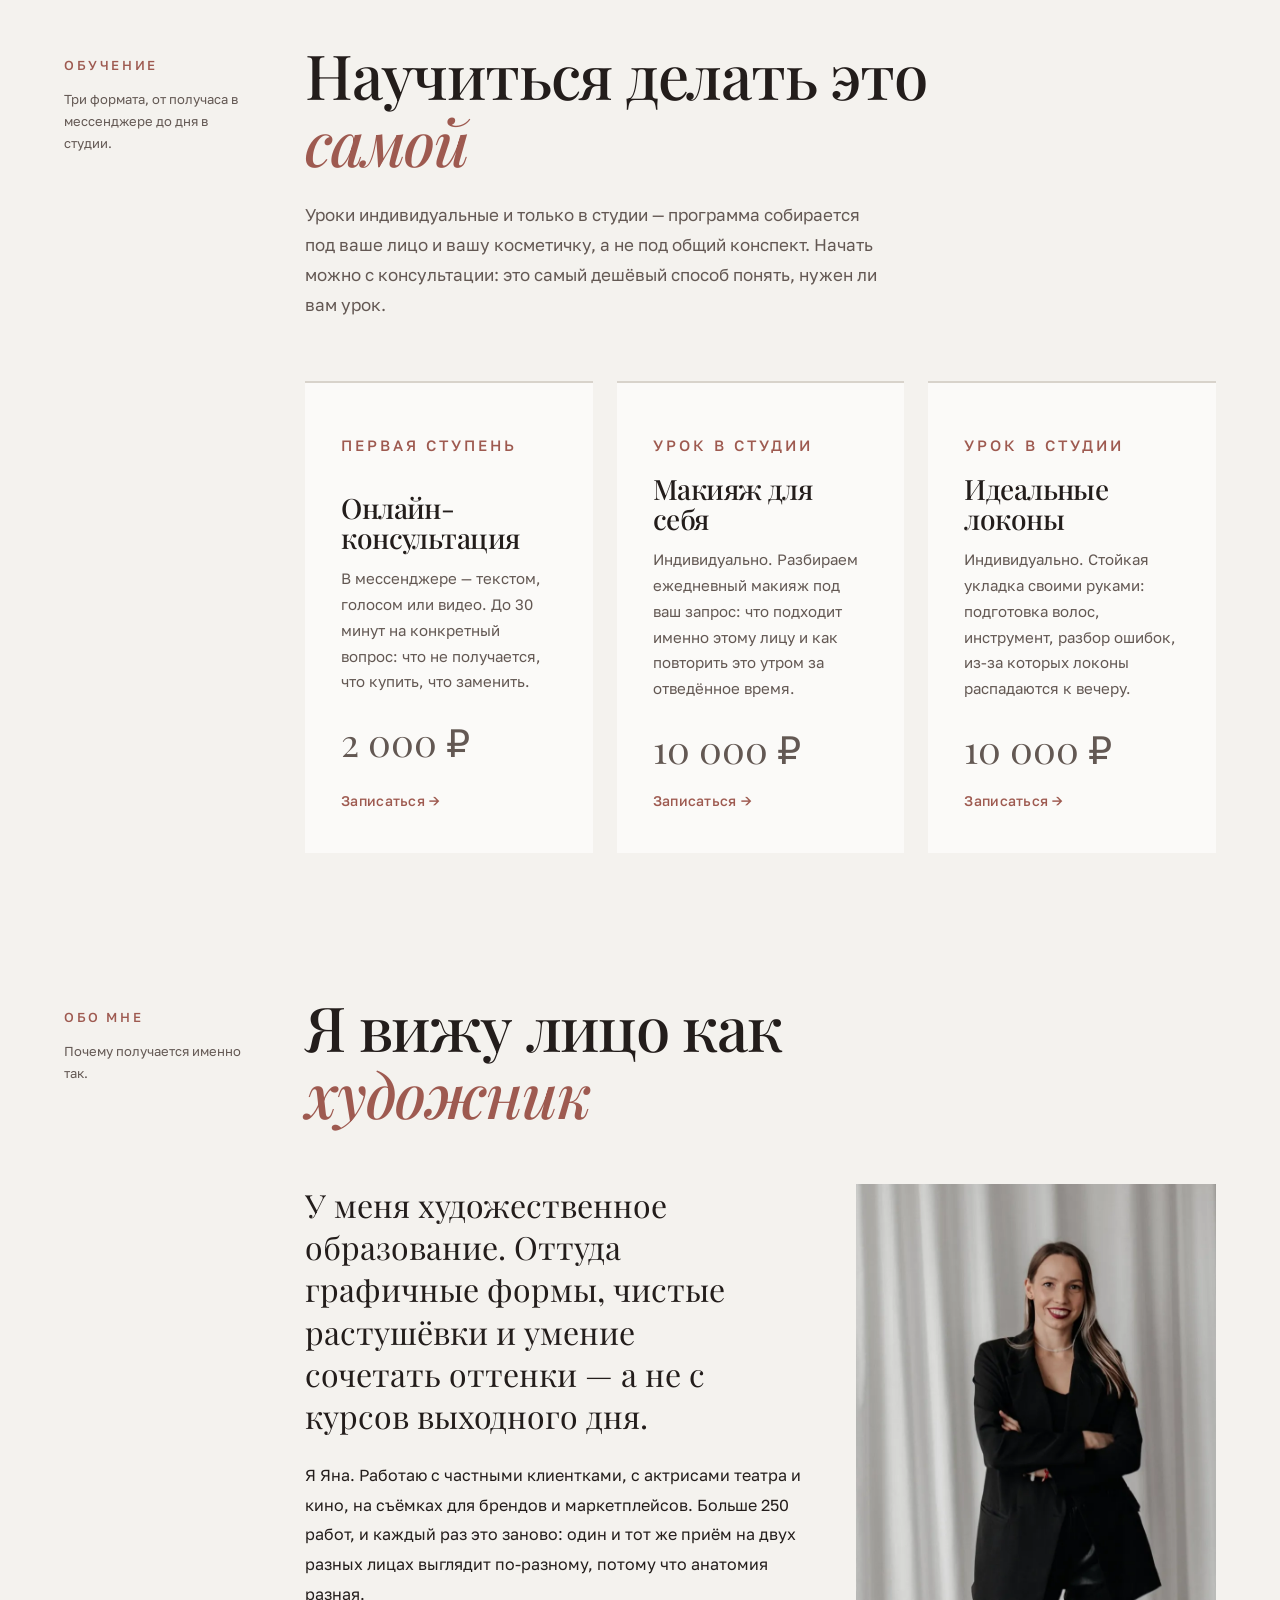
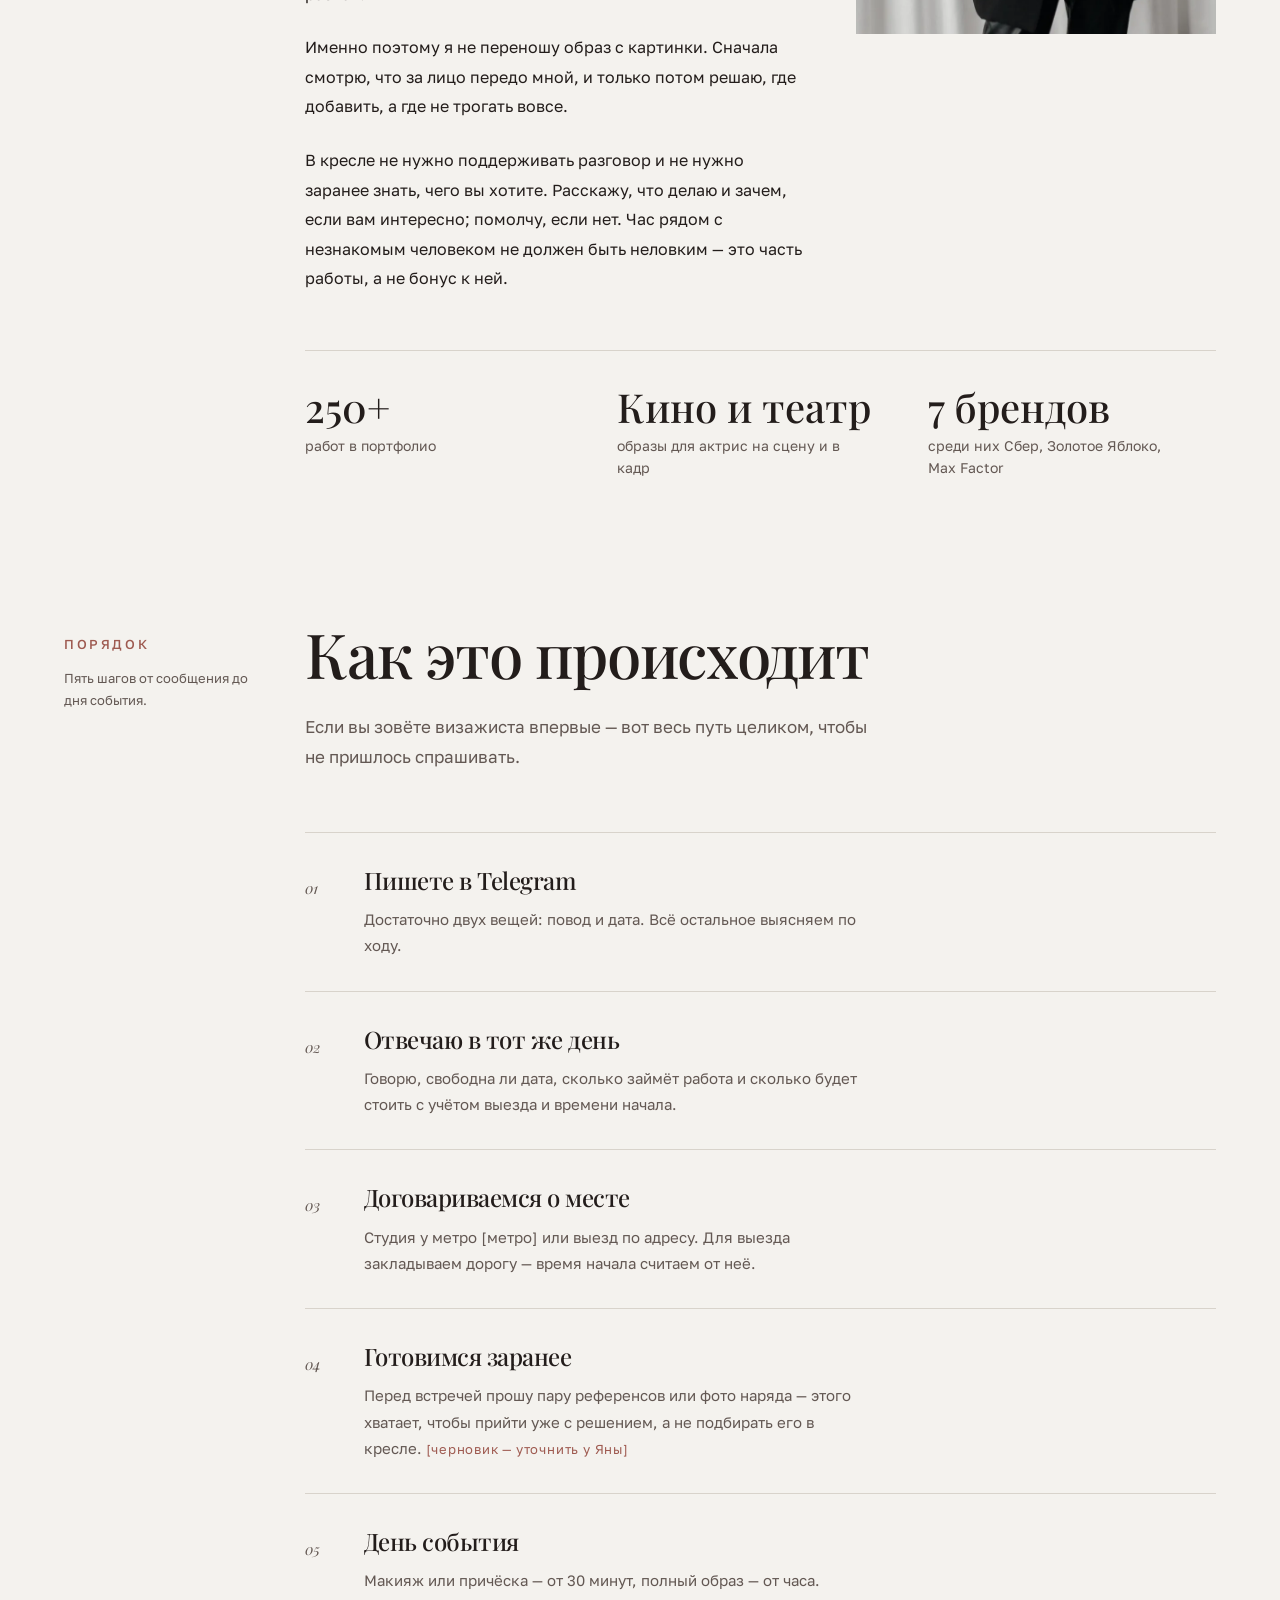
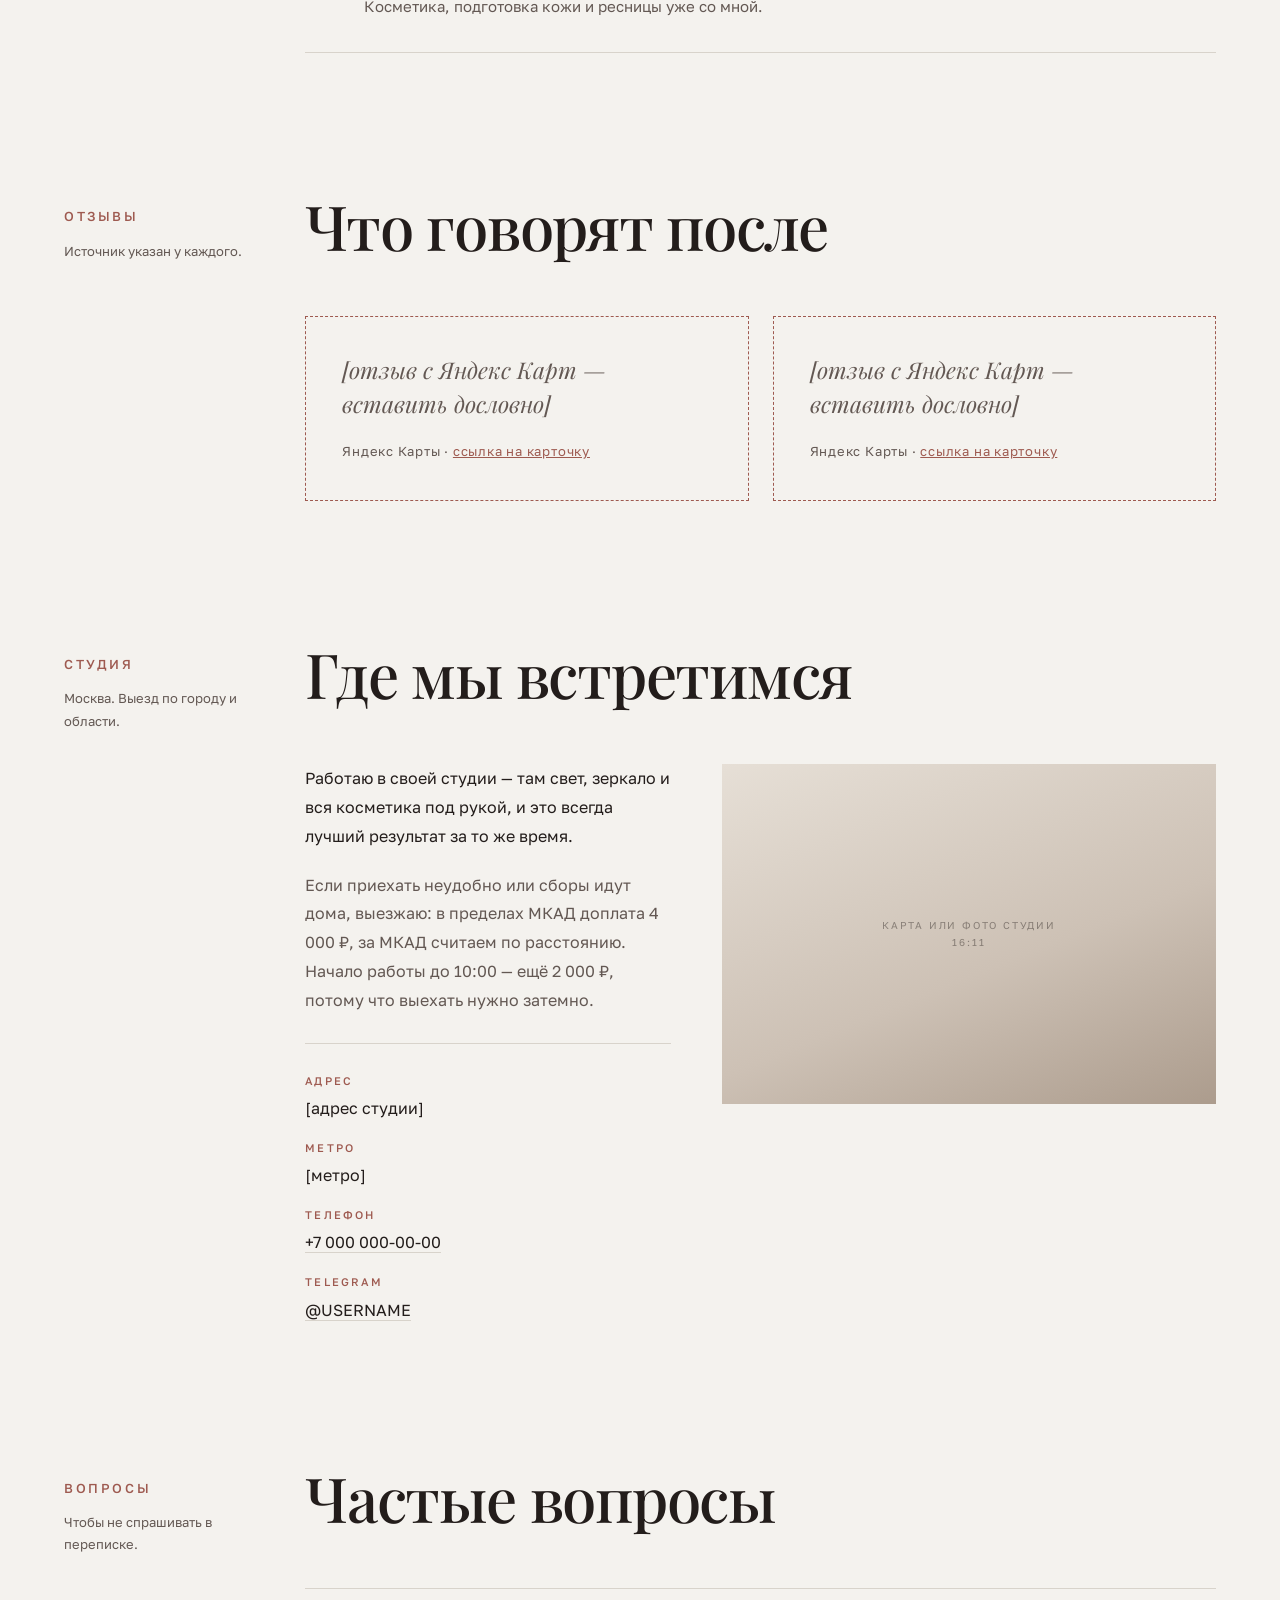
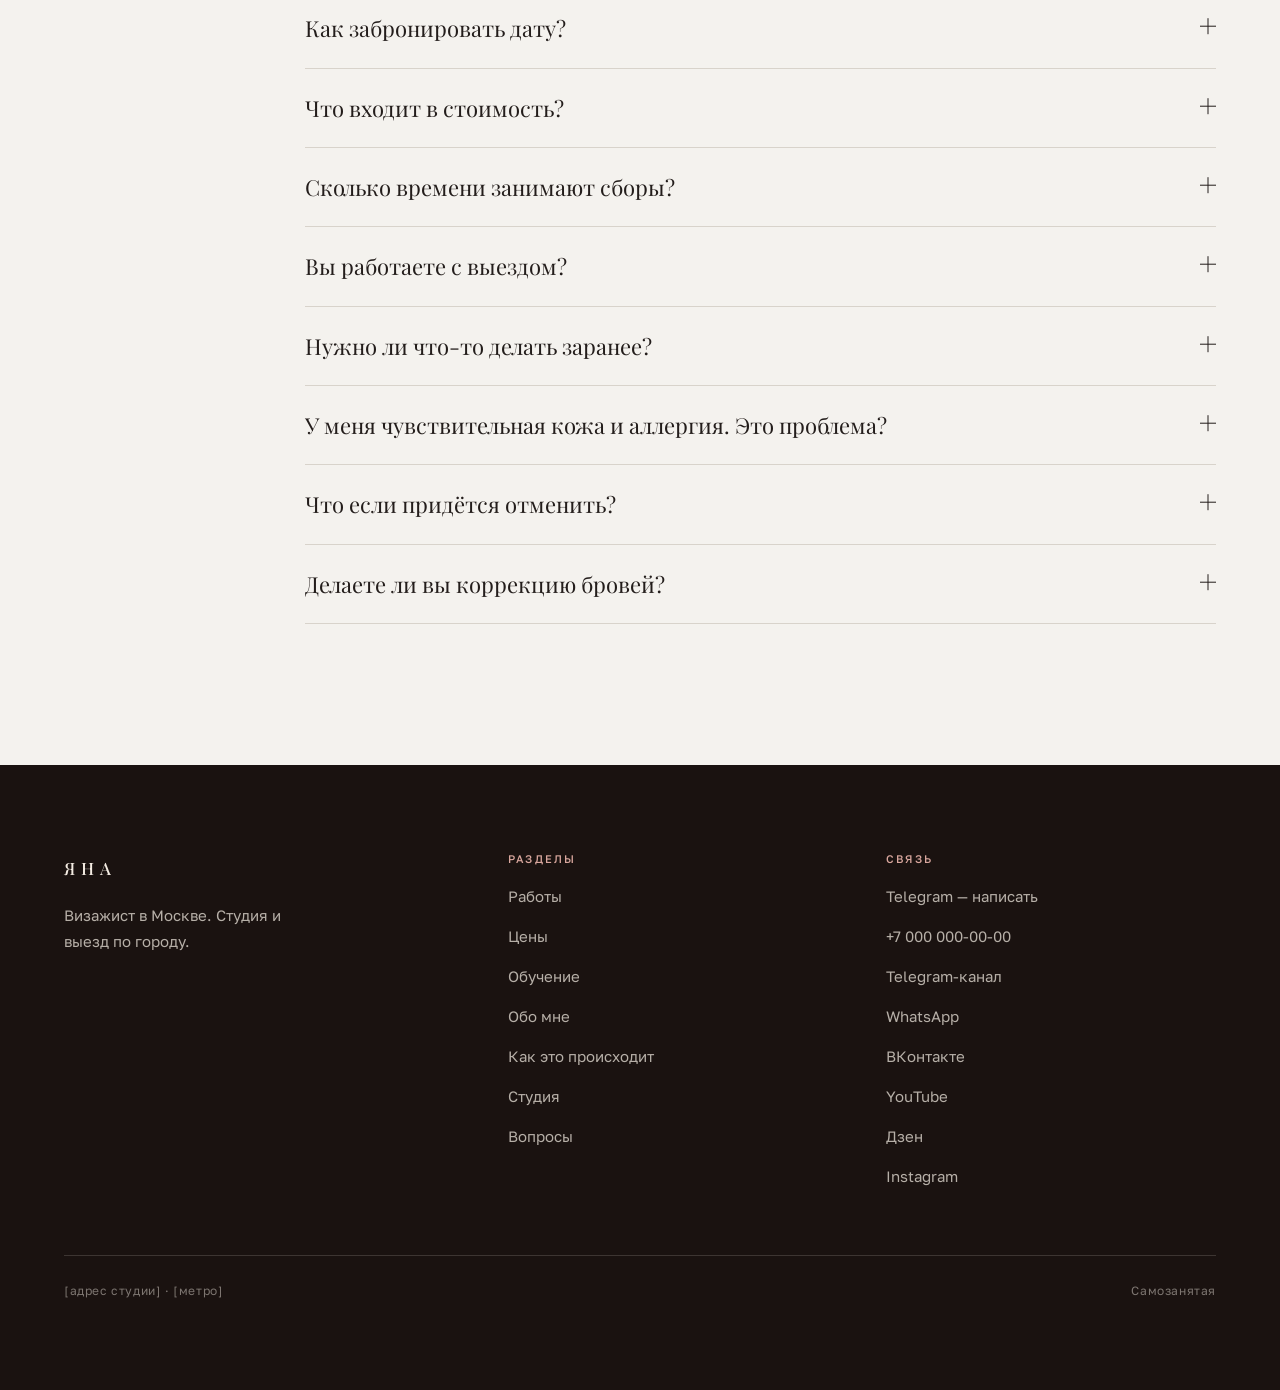
==== commit cf51ef42: "Run the hero as a slideshow and let a mouse drag the shoot frames The placeholder line on the first " ====
--- a/index.html
+++ b/index.html
@@ -16,8 +16,8 @@
   5. ССЫЛКИ СОЦСЕТЕЙ  в подвале, атрибуты href="#" помечены комментарием
   6. ФОТО          блоки <div class="ph"> — каждый заменяется на
                    <img src="фото.webp" alt="описание" loading="lazy" decoding="async">
-                   Первый экран: см. .hero__photo — там фон-заглушка,
-                   вместо неё ставится background-image с реальным кадром
+                   Первый экран уже на реальных кадрах: три штуки в .hero__photo
+                   сменяются сами, механика — @keyframes heroCycle в styles.css
   7. ОТЗЫВЫ        блок «Отзывы» — сейчас каркас без выдуманных цитат
   8. FAQ           три ответа помечены [черновик] — нужны слова Яны
 
@@ -87,7 +87,7 @@
   brief.md §12.
 
   ── ПРАВИШЬ styles.css — ПОДНИМИ ?v= ─────────────────────────────────────
-  Ссылка в <head> выглядит так: <link rel="stylesheet" href="styles.css?v=5">
+  Ссылка в <head> выглядит так: <link rel="stylesheet" href="styles.css?v=6">
   Файл отдаётся с max-age=31536000, immutable (см. vercel.json), то есть
   вернувшийся посетитель НЕ перезапросит его, пока не сменится адрес.
   Забыть поднять номер — значит показать людям новую разметку со старыми
@@ -123,7 +123,7 @@
 <!-- ?v= обязателен: styles.css кэшируется на год как immutable, и без смены
      адреса вернувшийся посетитель получит новую разметку со старыми стилями.
      Правило дублировано в манифесте ниже и в README -->
-<link rel="stylesheet" href="styles.css?v=5">
+<link rel="stylesheet" href="styles.css?v=6">
 </head>
 
 <body>
@@ -150,8 +150,14 @@
 
   <!-- ═══ ПЕРВЫЙ ЭКРАН ═══════════════════════════════════════════════════ -->
   <section class="hero" id="hero">
-    <div class="hero__photo"></div>
-    <p class="hero__note">Здесь фото работы</p>
+    <!-- Три кадра сменяются перекрёстным затуханием, механика в styles.css.
+         alt пустой намеренно: за кадрами стоит заголовок, они здесь фон,
+         а не содержание — иначе экранный диктор читал бы их по кругу -->
+    <div class="hero__photo">
+      <img src="photo/header/10.jpg" width="960" height="1280" alt="" fetchpriority="high" decoding="async">
+      <img src="photo/header/20.jpg" width="1920" height="2560" alt="" loading="lazy" decoding="async">
+      <img src="photo/header/30.jpg" width="960" height="1280" alt="" loading="lazy" decoding="async">
+    </div>
 
     <div class="hero__in">
       <h1>
@@ -756,6 +762,50 @@
 }, { passive: true });
 window.addEventListener('resize', onScroll, { passive: true });
 onScroll();
+
+/* 4. Кадры съёмки тянутся мышью.
+   Пальцем и пером рамка листается сама, а мышь так не умеет: колесо крутит
+   страницу, перетаскивание выделяет текст. Поэтому обработчик только для
+   мыши — на тач-устройствах он не мешает родному поведению.
+
+   scroll-snap на время перетаскивания выключается: иначе он тянет кадр
+   обратно к точке привязки на каждом движении. После отпускания
+   возвращается и сам доводит кадр до места. */
+document.querySelectorAll('.shoot__frame').forEach(function (frame) {
+  var dragging = false, startX = 0, startLeft = 0;
+
+  frame.addEventListener('pointerdown', function (e) {
+    if (e.pointerType !== 'mouse' || e.button !== 0) return;
+    dragging = true;
+    startX = e.clientX;
+    startLeft = frame.scrollLeft;
+    frame.style.scrollSnapType = 'none';
+    frame.classList.add('is-dragging');
+    /* Захват указателя нужен, чтобы перетаскивание продолжалось, когда курсор
+       ушёл за пределы рамки. Он же умеет не сработать — если указатель уже
+       отпущен, браузер бросает исключение, и без обёртки оно оборвало бы
+       обработчик на первом же движении */
+    try { frame.setPointerCapture(e.pointerId); } catch (err) {}
+  });
+
+  frame.addEventListener('pointermove', function (e) {
+    if (!dragging) return;
+    frame.scrollLeft = startLeft - (e.clientX - startX);
+  });
+
+  function release() {
+    if (!dragging) return;
+    dragging = false;
+    frame.style.scrollSnapType = '';
+    frame.classList.remove('is-dragging');
+  }
+  frame.addEventListener('pointerup', release);
+  frame.addEventListener('pointercancel', release);
+
+  /* Браузер по умолчанию таскает саму картинку как файл — это перебивает
+     перетаскивание рамки, поэтому отключаем */
+  frame.addEventListener('dragstart', function (e) { e.preventDefault(); });
+});
 </script>
 
 <!--
--- a/styles.css
+++ b/styles.css
@@ -1,8 +1,8 @@
 /* ═══════════════════════════════════════════════════════════════════════
-   Стили сайта визажиста Яны.  ВЕРСИЯ: 5
+   Стили сайта визажиста Яны.  ВЕРСИЯ: 6
 
    ПОМЕНЯЛ ЧТО-ТО ЗДЕСЬ — подними номер выше И в ссылке в index.html:
-   <link rel="stylesheet" href="styles.css?v=5">
+   <link rel="stylesheet" href="styles.css?v=6">
    Файл кэшируется на год как immutable (vercel.json), поэтому без смены
    адреса вернувшийся посетитель останется на старых стилях.
 
@@ -159,19 +159,31 @@
   background:var(--dark);color:var(--cream);
   isolation:isolate;
 }
-/* ЗАМЕНИТЬ: сюда ставится реальный кадр —
-   background-image: linear-gradient(...scrim...), url('фото.webp');
-   Градиент-затемнение снизу обязателен, иначе кремовый текст не читается */
+/* Три кадра сменяют друг друга сами. Радиальный градиент остаётся под ними:
+   он виден первую долю секунды, пока грузится первый кадр, и подстраховывает,
+   если картинка не пришла вовсе */
 .hero__photo{
-  position:absolute;inset:0;z-index:-1;
-  background:
-    linear-gradient(to top, rgba(26,18,16,.90) 0%, rgba(26,18,16,.52) 34%, rgba(26,18,16,.14) 72%, rgba(26,18,16,.30) 100%),
-    radial-gradient(92% 74% at 66% 28%, #A98874 0%, #6B5147 44%, #3B2A25 76%, #221816 100%);
-}
-.hero__note{
-  position:absolute;top:calc(var(--head) + .75rem);right:var(--gut);
-  font-size:.625rem;letter-spacing:.18em;text-transform:uppercase;
-  color:var(--cream-dim);
+  position:absolute;inset:0;z-index:-1;overflow:hidden;
+  background:radial-gradient(92% 74% at 66% 28%, #A98874 0%, #6B5147 44%, #3B2A25 76%, #221816 100%);
+}
+/* object-position смещён вверх: кадры вертикальные, а первый экран на десктопе
+   горизонтальный, и по центру обрезка срезала бы лица */
+.hero__photo img{
+  position:absolute;inset:0;width:100%;height:100%;
+  object-fit:cover;object-position:50% 28%;
+  opacity:0;
+  animation:heroCycle 21s var(--ease) infinite;
+}
+/* Первый кадр непрозрачен и без анимации: так он и выглядит при выключенном
+   движении, и не мигает, если анимация ещё не стартовала */
+.hero__photo img:nth-child(1){opacity:1}
+.hero__photo img:nth-child(2){animation-delay:7s}
+.hero__photo img:nth-child(3){animation-delay:14s}
+/* Затемнение поверх кадров, а не под ними: кремовый текст поверх светлой
+   фотографии иначе не читается */
+.hero__photo::after{
+  content:'';position:absolute;inset:0;
+  background:linear-gradient(to top, rgba(26,18,16,.90) 0%, rgba(26,18,16,.52) 34%, rgba(26,18,16,.14) 72%, rgba(26,18,16,.30) 100%);
 }
 .hero__in{
   flex:1;display:flex;flex-direction:column;justify-content:flex-end;
@@ -399,6 +411,10 @@
 }
 .shoot__frame::-webkit-scrollbar{display:none}
 .shoot__frame:focus-visible{outline:2px solid var(--accent);outline-offset:4px}
+/* Курсор — единственное, что подсказывает мышью, что рамку можно тянуть.
+   Класс is-dragging вешает скрипт на время перетаскивания */
+.shoot__frame{cursor:grab}
+.shoot__frame.is-dragging{cursor:grabbing;user-select:none}
 /* Глобальный scroll-margin-top для [id] здесь нужен и не отключается: в
    запасном варианте кружочки — якорные ссылки, а переход по якорю ставит цель
    к верхнему краю экрана. Без отступа выбранный кадр уехал бы под шапку. */
@@ -667,6 +683,17 @@
 @keyframes rise{from{transform:translateY(105%)}to{transform:translateY(0)}}
 @keyframes fade{from{opacity:0}to{opacity:1}}
 @keyframes scrim{from{opacity:0;transform:scale(1.05)}to{opacity:1;transform:none}}
+/* Смена кадров первого экрана. Цикл 21 с на три кадра: семь секунд на каждый,
+   из них 1.8 с уходит на переход. Проценты посчитаны от этих секунд:
+   1.8/21 = 8.6 %, 7/21 = 33.3 %. Слои сдвинуты задержками 0 / 7 / 14 с,
+   поэтому затухание одного точно совпадает с проявлением следующего */
+@keyframes heroCycle{
+  0%    {opacity:0}
+  8.6%  {opacity:1}
+  33.3% {opacity:1}
+  41.9% {opacity:0}
+  100%  {opacity:0}
+}
 
 .hero__photo{animation:scrim 1.5s var(--ease) both}
 .hero h1 .ln > span{animation:rise 1s var(--ease) both}
@@ -675,7 +702,6 @@
 .hero__lead{animation:fade .9s var(--ease) .66s both}
 .hero__row{animation:fade .9s var(--ease) .8s both}
 .hero__brands{animation:fade .9s var(--ease) .96s both}
-.hero__note{animation:fade .9s var(--ease) 1.1s both}
 
 .js .rv{opacity:0;transform:translateY(12px)}
 .js .rv.is-in{opacity:1;transform:none;transition:opacity .8s var(--ease), transform .8s var(--ease)}
--- a/styles.css
+++ b/styles.css
@@ -1,8 +1,8 @@
 /* ═══════════════════════════════════════════════════════════════════════
-   Стили сайта визажиста Яны.  ВЕРСИЯ: 5
+   Стили сайта визажиста Яны.  ВЕРСИЯ: 6
 
    ПОМЕНЯЛ ЧТО-ТО ЗДЕСЬ — подними номер выше И в ссылке в index.html:
-   <link rel="stylesheet" href="styles.css?v=5">
+   <link rel="stylesheet" href="styles.css?v=6">
    Файл кэшируется на год как immutable (vercel.json), поэтому без смены
    адреса вернувшийся посетитель останется на старых стилях.
 
@@ -159,19 +159,31 @@
   background:var(--dark);color:var(--cream);
   isolation:isolate;
 }
-/* ЗАМЕНИТЬ: сюда ставится реальный кадр —
-   background-image: linear-gradient(...scrim...), url('фото.webp');
-   Градиент-затемнение снизу обязателен, иначе кремовый текст не читается */
+/* Три кадра сменяют друг друга сами. Радиальный градиент остаётся под ними:
+   он виден первую долю секунды, пока грузится первый кадр, и подстраховывает,
+   если картинка не пришла вовсе */
 .hero__photo{
-  position:absolute;inset:0;z-index:-1;
-  background:
-    linear-gradient(to top, rgba(26,18,16,.90) 0%, rgba(26,18,16,.52) 34%, rgba(26,18,16,.14) 72%, rgba(26,18,16,.30) 100%),
-    radial-gradient(92% 74% at 66% 28%, #A98874 0%, #6B5147 44%, #3B2A25 76%, #221816 100%);
-}
-.hero__note{
-  position:absolute;top:calc(var(--head) + .75rem);right:var(--gut);
-  font-size:.625rem;letter-spacing:.18em;text-transform:uppercase;
-  color:var(--cream-dim);
+  position:absolute;inset:0;z-index:-1;overflow:hidden;
+  background:radial-gradient(92% 74% at 66% 28%, #A98874 0%, #6B5147 44%, #3B2A25 76%, #221816 100%);
+}
+/* object-position смещён вверх: кадры вертикальные, а первый экран на десктопе
+   горизонтальный, и по центру обрезка срезала бы лица */
+.hero__photo img{
+  position:absolute;inset:0;width:100%;height:100%;
+  object-fit:cover;object-position:50% 28%;
+  opacity:0;
+  animation:heroCycle 21s var(--ease) infinite;
+}
+/* Первый кадр непрозрачен и без анимации: так он и выглядит при выключенном
+   движении, и не мигает, если анимация ещё не стартовала */
+.hero__photo img:nth-child(1){opacity:1}
+.hero__photo img:nth-child(2){animation-delay:7s}
+.hero__photo img:nth-child(3){animation-delay:14s}
+/* Затемнение поверх кадров, а не под ними: кремовый текст поверх светлой
+   фотографии иначе не читается */
+.hero__photo::after{
+  content:'';position:absolute;inset:0;
+  background:linear-gradient(to top, rgba(26,18,16,.90) 0%, rgba(26,18,16,.52) 34%, rgba(26,18,16,.14) 72%, rgba(26,18,16,.30) 100%);
 }
 .hero__in{
   flex:1;display:flex;flex-direction:column;justify-content:flex-end;
@@ -399,6 +411,10 @@
 }
 .shoot__frame::-webkit-scrollbar{display:none}
 .shoot__frame:focus-visible{outline:2px solid var(--accent);outline-offset:4px}
+/* Курсор — единственное, что подсказывает мышью, что рамку можно тянуть.
+   Класс is-dragging вешает скрипт на время перетаскивания */
+.shoot__frame{cursor:grab}
+.shoot__frame.is-dragging{cursor:grabbing;user-select:none}
 /* Глобальный scroll-margin-top для [id] здесь нужен и не отключается: в
    запасном варианте кружочки — якорные ссылки, а переход по якорю ставит цель
    к верхнему краю экрана. Без отступа выбранный кадр уехал бы под шапку. */
@@ -667,6 +683,17 @@
 @keyframes rise{from{transform:translateY(105%)}to{transform:translateY(0)}}
 @keyframes fade{from{opacity:0}to{opacity:1}}
 @keyframes scrim{from{opacity:0;transform:scale(1.05)}to{opacity:1;transform:none}}
+/* Смена кадров первого экрана. Цикл 21 с на три кадра: семь секунд на каждый,
+   из них 1.8 с уходит на переход. Проценты посчитаны от этих секунд:
+   1.8/21 = 8.6 %, 7/21 = 33.3 %. Слои сдвинуты задержками 0 / 7 / 14 с,
+   поэтому затухание одного точно совпадает с проявлением следующего */
+@keyframes heroCycle{
+  0%    {opacity:0}
+  8.6%  {opacity:1}
+  33.3% {opacity:1}
+  41.9% {opacity:0}
+  100%  {opacity:0}
+}
 
 .hero__photo{animation:scrim 1.5s var(--ease) both}
 .hero h1 .ln > span{animation:rise 1s var(--ease) both}
@@ -675,7 +702,6 @@
 .hero__lead{animation:fade .9s var(--ease) .66s both}
 .hero__row{animation:fade .9s var(--ease) .8s both}
 .hero__brands{animation:fade .9s var(--ease) .96s both}
-.hero__note{animation:fade .9s var(--ease) 1.1s both}
 
 .js .rv{opacity:0;transform:translateY(12px)}
 .js .rv.is-in{opacity:1;transform:none;transition:opacity .8s var(--ease), transform .8s var(--ease)}
